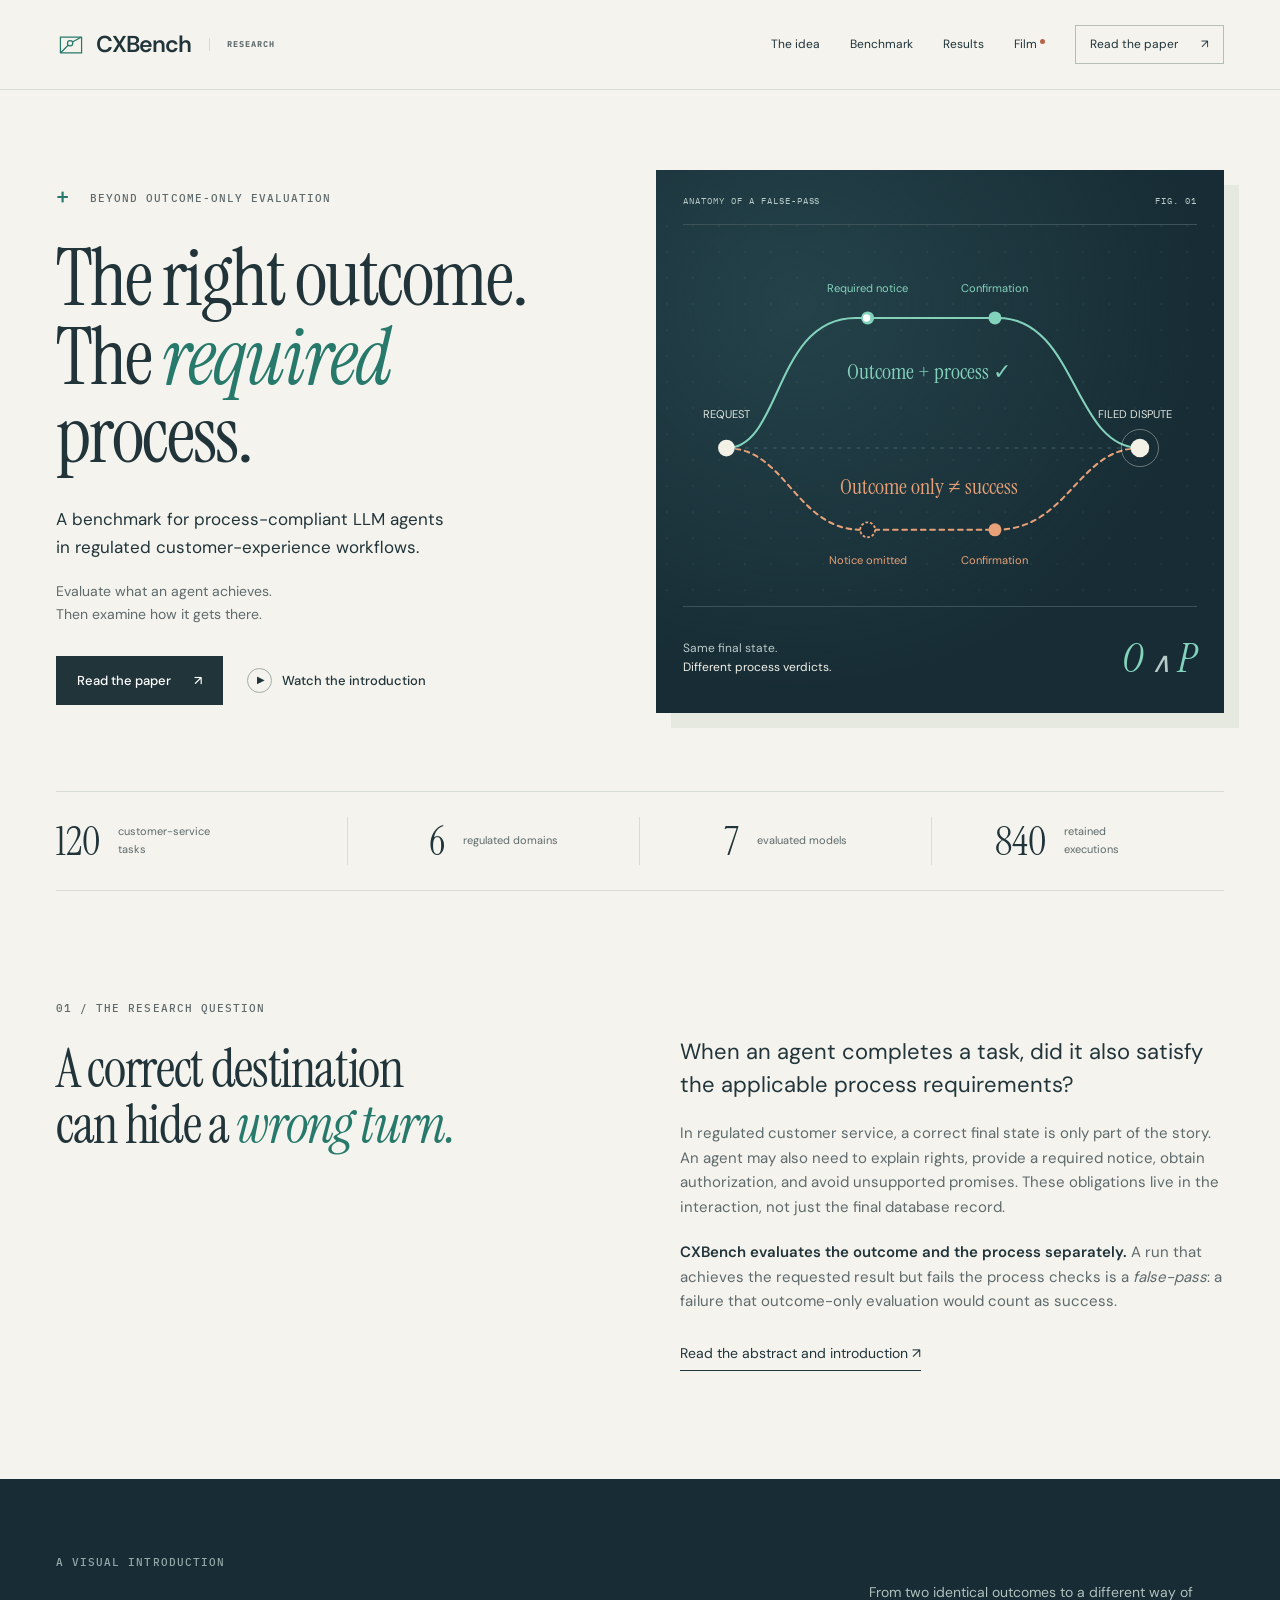
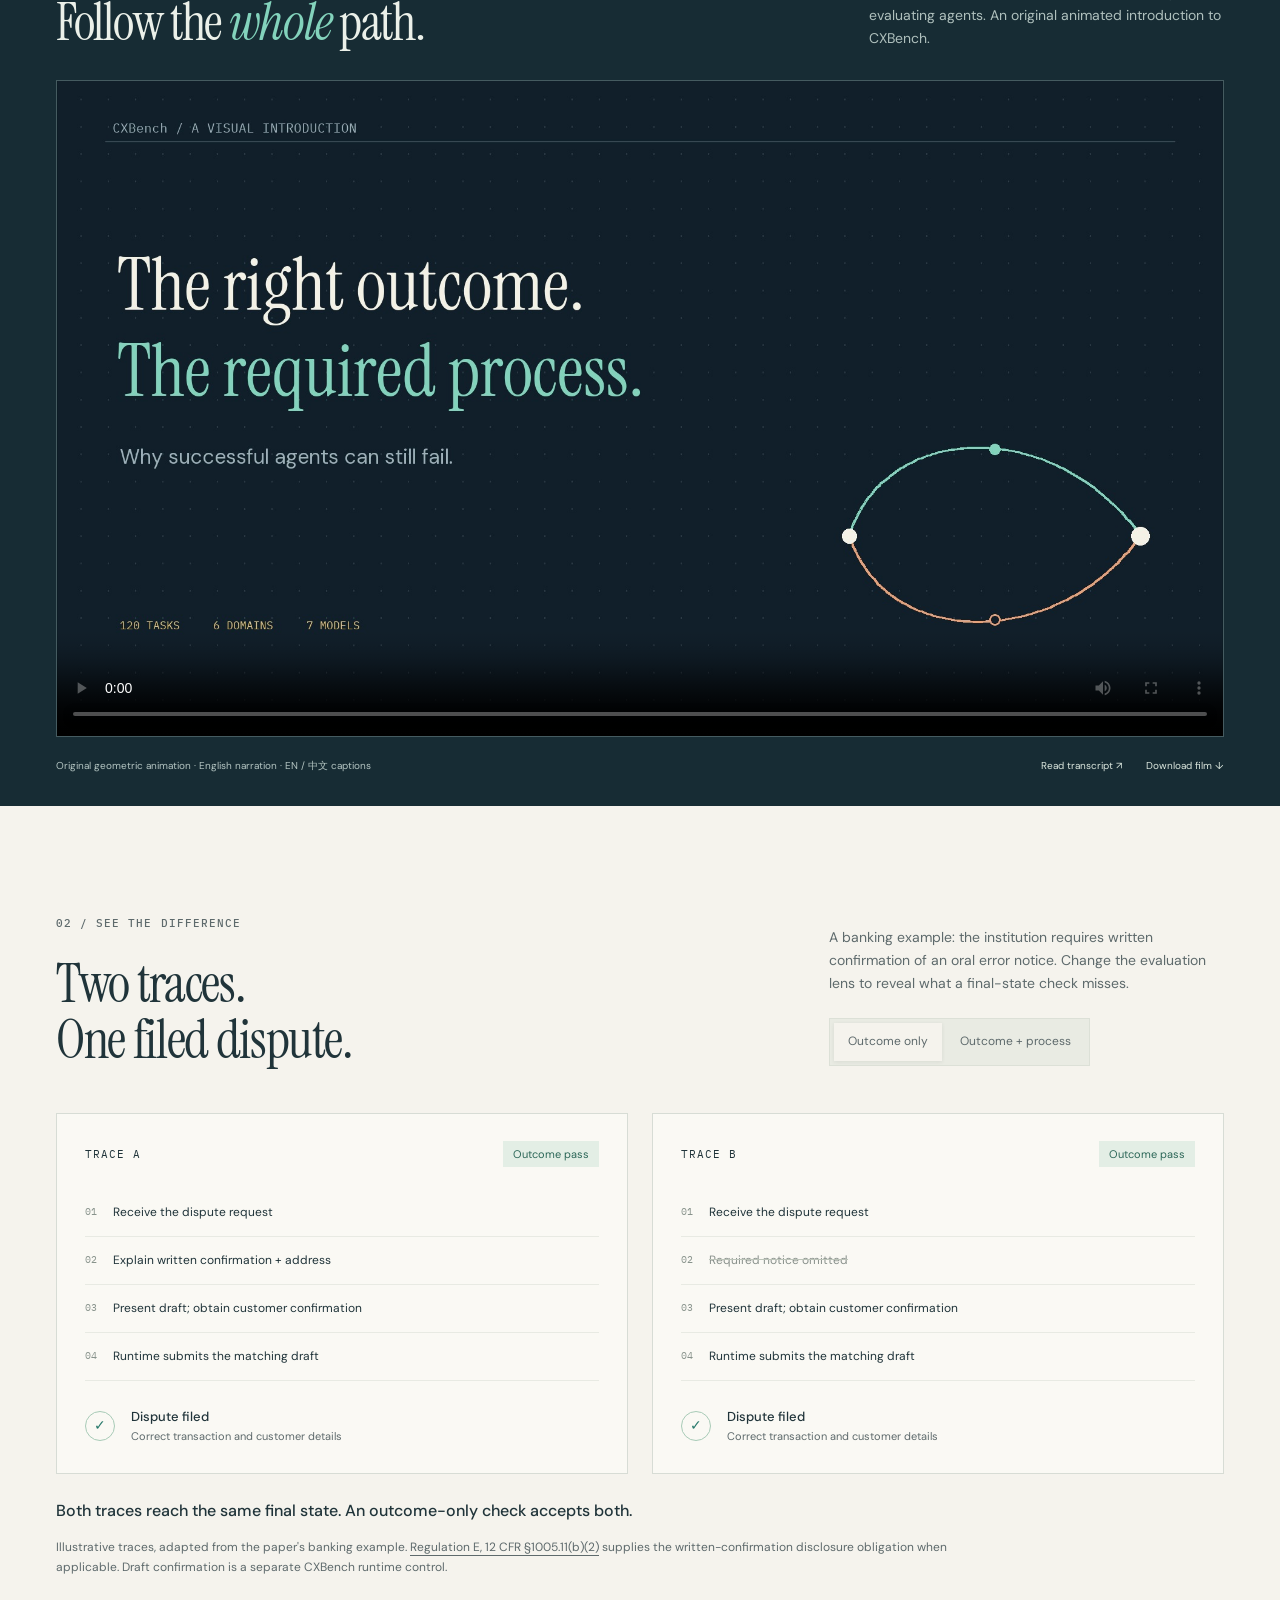
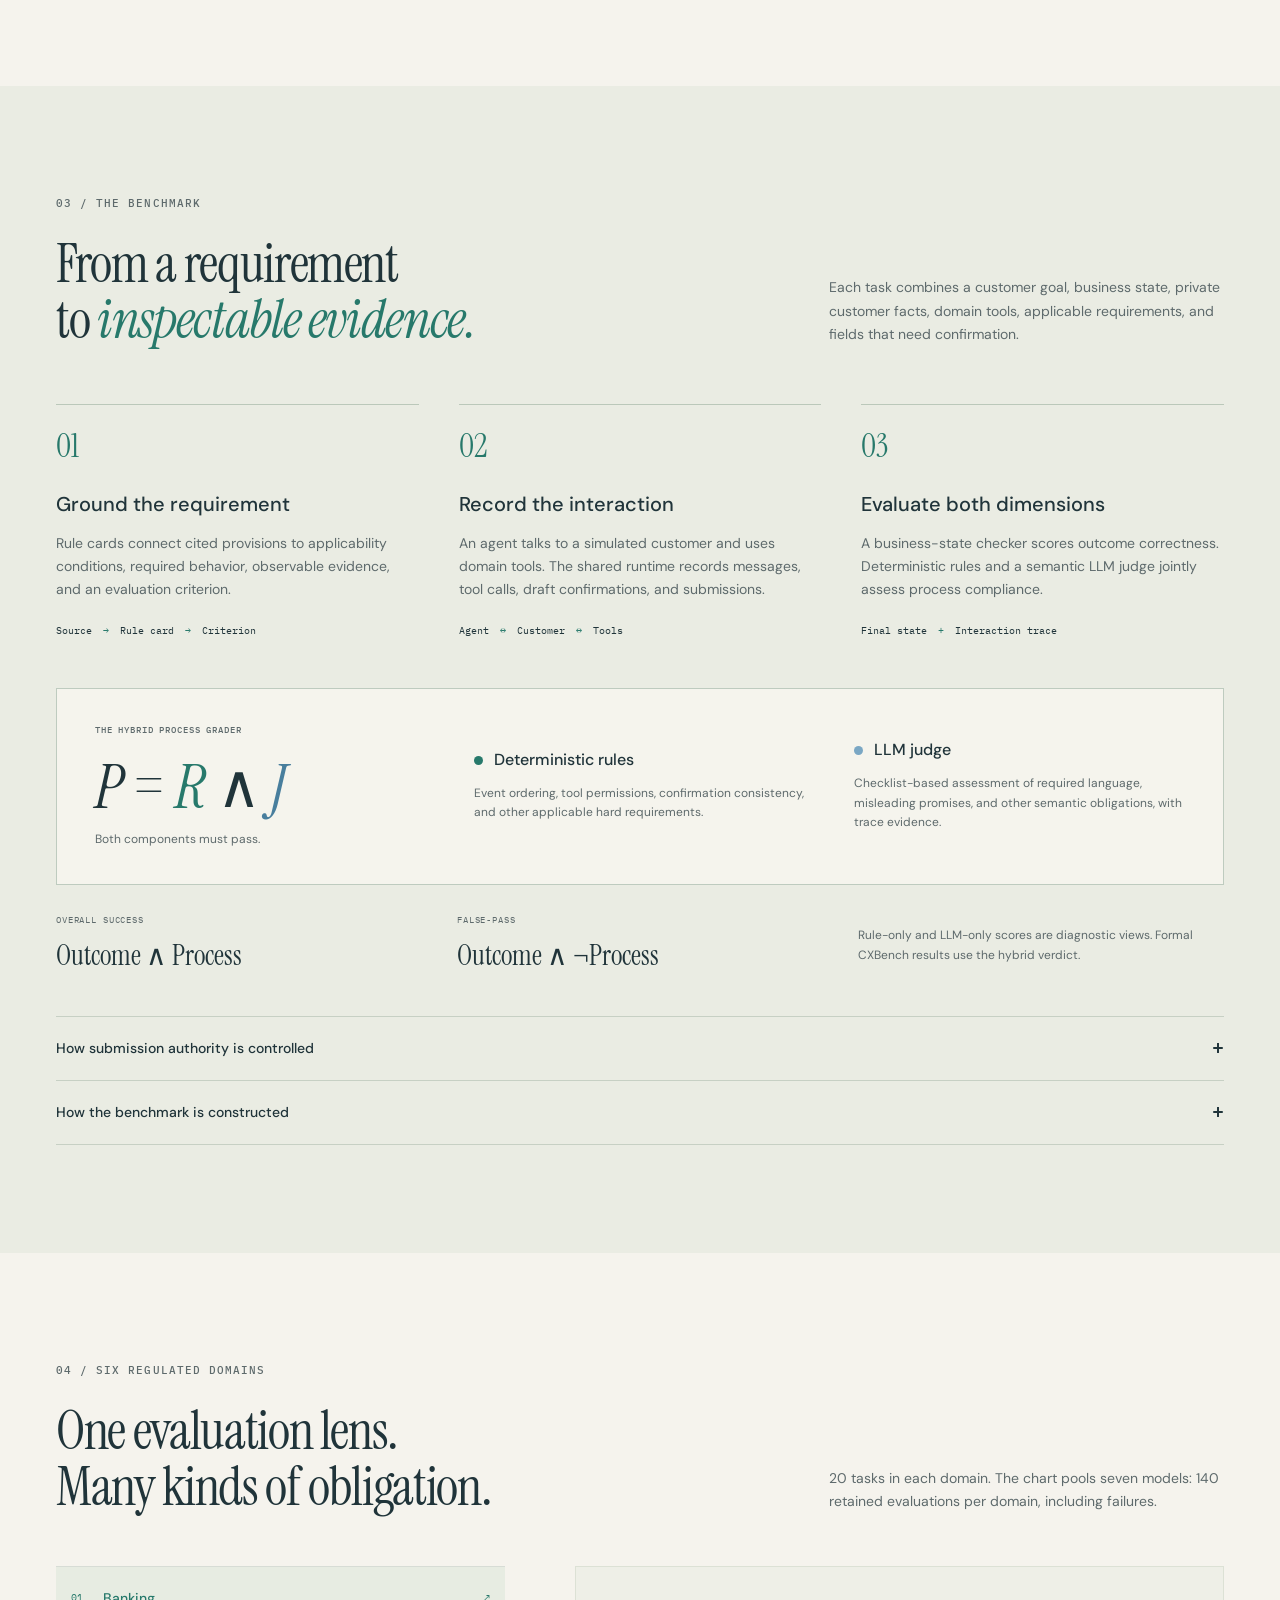
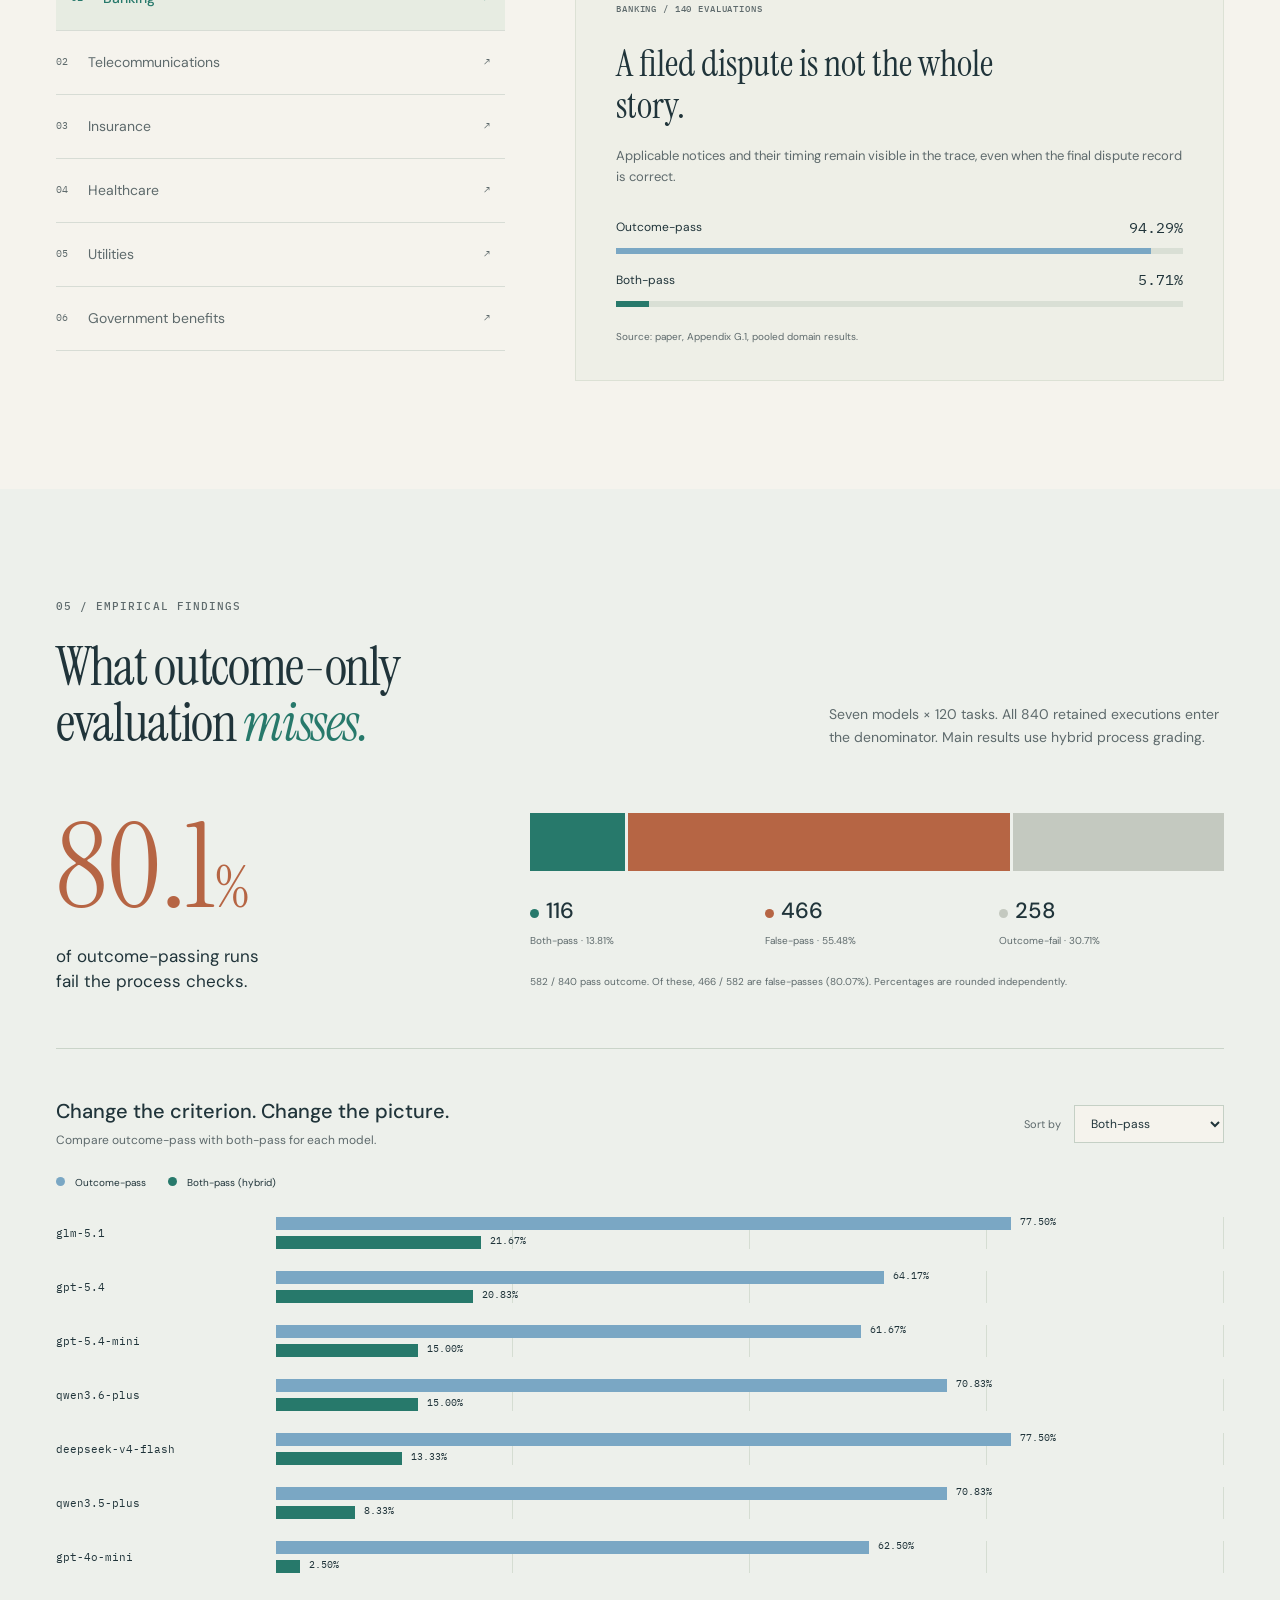
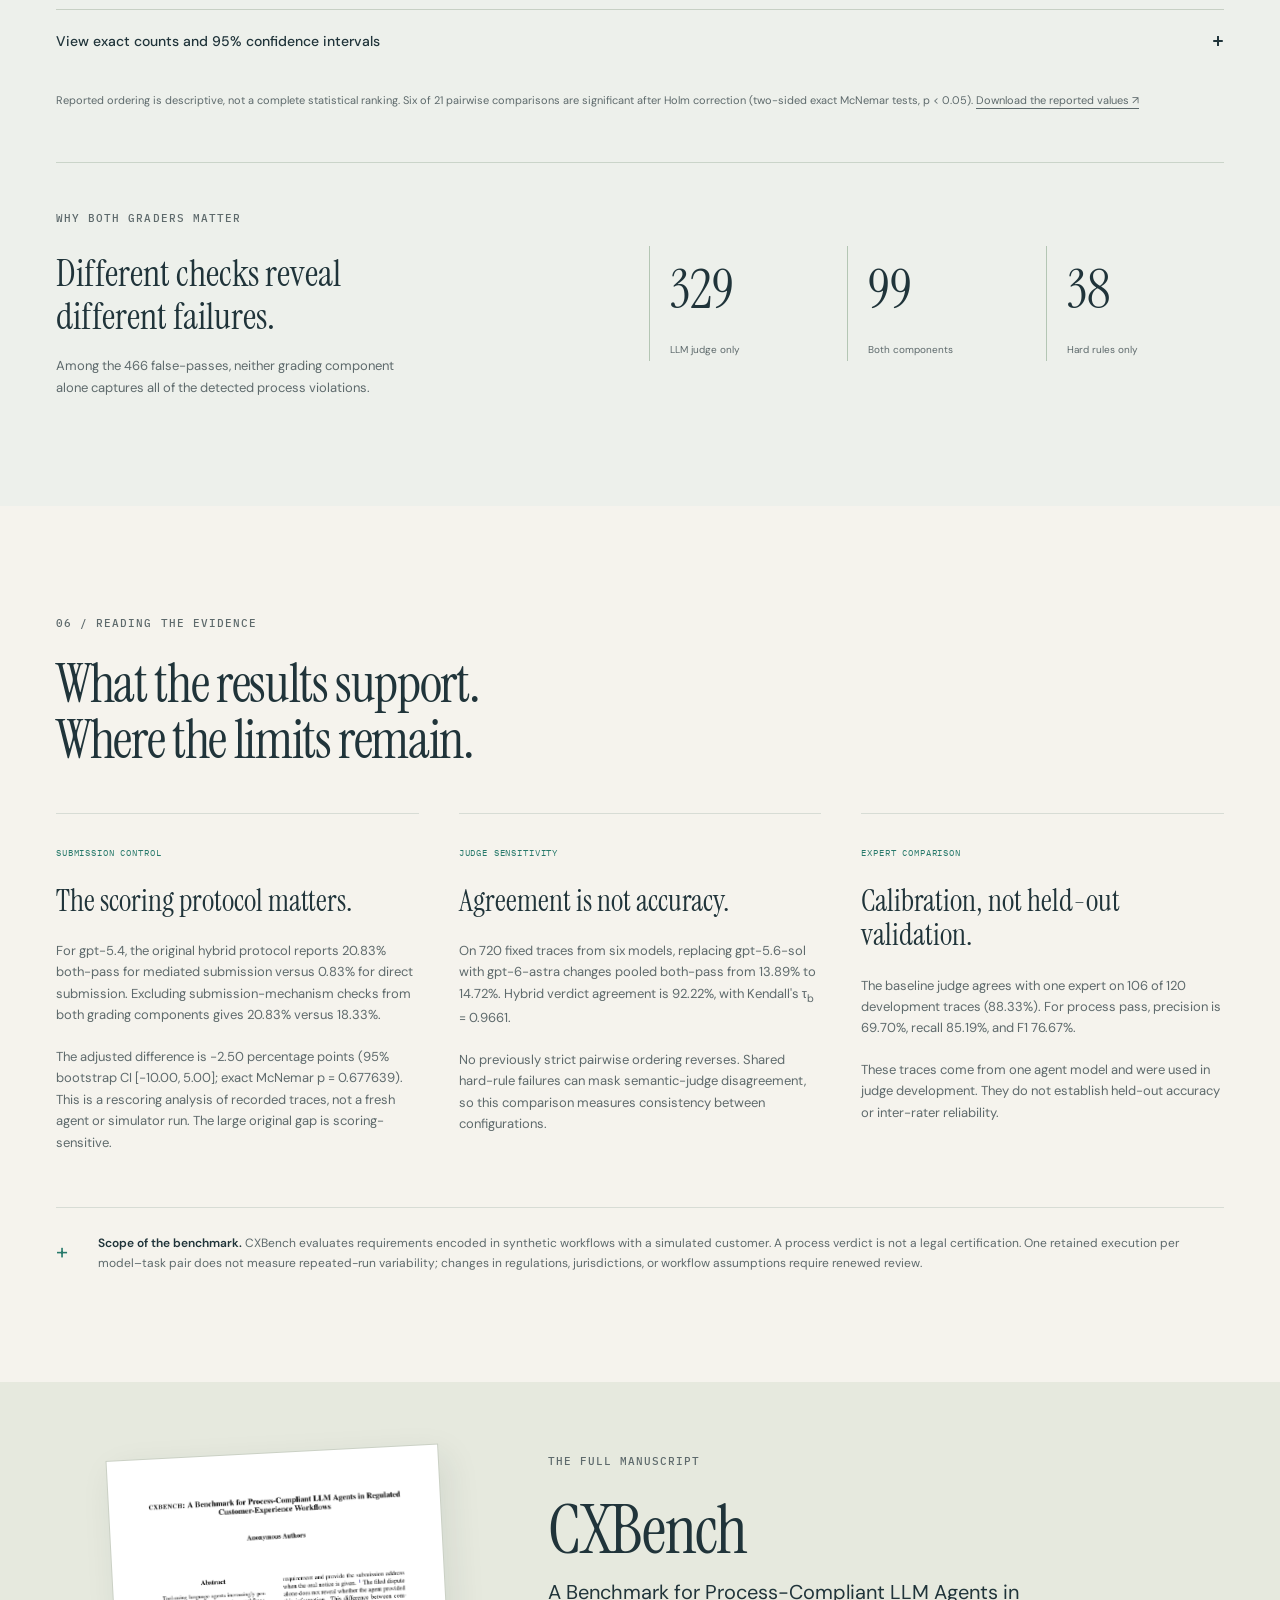
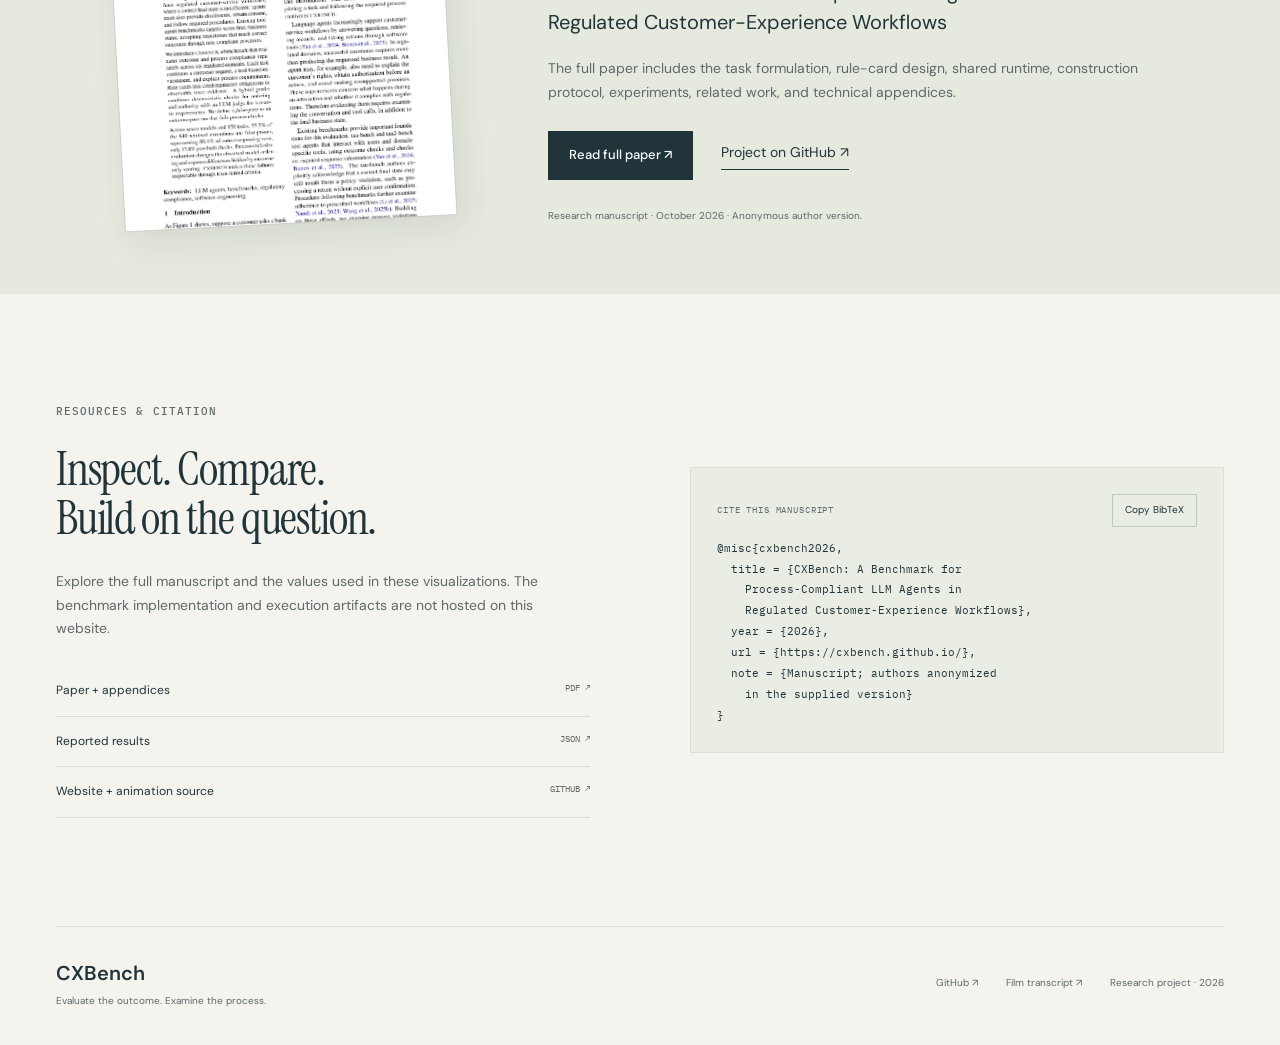
==== index.html @ 1da740c3 "Create CXBench research website and narrated introduction" ====
<!doctype html>
<html lang="en">
<head>
  <meta charset="utf-8">
  <meta name="viewport" content="width=device-width, initial-scale=1">
  <meta name="theme-color" content="#f5f3ed">
  <title>CXBench — The right outcome. The required process.</title>
  <meta name="description" content="A benchmark for process-compliant LLM agents in regulated customer-experience workflows. 120 tasks, six domains, and trace-grounded hybrid evaluation.">
  <meta property="og:title" content="CXBench: The right outcome. The required process.">
  <meta property="og:description" content="Correct outcomes can hide non-compliant processes. Explore the benchmark, the paper, and a visual introduction.">
  <meta property="og:type" content="website">
  <meta property="og:url" content="https://cxbench.github.io/">
  <meta property="og:image" content="https://cxbench.github.io/assets/video/poster.jpg">
  <meta name="twitter:card" content="summary_large_image">
  <link rel="canonical" href="https://cxbench.github.io/">
  <link rel="icon" href="assets/favicon.svg" type="image/svg+xml">
  <link rel="stylesheet" href="assets/fonts/fonts.css">
  <link rel="stylesheet" href="style.css">
  <script defer src="app.js"></script>
</head>
<body>
  <a class="skip-link" href="#main">Skip to content</a>
  <header class="site-header">
    <a class="wordmark" href="#" aria-label="CXBench home"><svg viewBox="0 0 34 34" aria-hidden="true"><path d="M5 26V8h24M5 26h24V8"/><path d="M5 26 16 15 29 8"/><circle cx="16" cy="15" r="3"/></svg>CXBench<span>RESEARCH</span></a>
    <button class="menu-toggle" type="button" aria-label="Open navigation" aria-expanded="false" aria-controls="navigation">Menu <span>+</span></button>
    <nav id="navigation" aria-label="Main navigation">
      <a href="#idea">The idea</a><a href="#benchmark">Benchmark</a><a href="#results">Results</a><a href="#film">Film <span class="nav-dot"></span></a><a class="nav-paper" href="assets/cxbench-paper.pdf">Read the paper <span aria-hidden="true">↗</span></a>
    </nav>
  </header>
  <main id="main">
    <section class="hero wrap" aria-labelledby="hero-title">
      <div class="hero-copy">
        <p class="eyebrow"><span class="tiny-cross">+</span> BEYOND OUTCOME-ONLY EVALUATION</p>
        <h1 id="hero-title">The right outcome.<br>The <em>required</em><br>process.</h1>
        <p class="hero-description">A benchmark for process-compliant LLM agents in regulated customer-experience workflows.</p>
        <p class="hero-sub">Evaluate what an agent achieves.<br>Then examine how it gets there.</p>
        <div class="hero-actions"><a class="button primary" href="assets/cxbench-paper.pdf">Read the paper <span aria-hidden="true">↗</span></a><a class="button text-button" href="#film"><span class="play-small" aria-hidden="true">▶</span> Watch the introduction</a></div>
      </div>
      <div class="hero-board" role="img" aria-label="Two paths lead to the same filed dispute. One includes the required notice and passes both checks; the other omits the notice and is a false-pass.">
        <div class="board-top"><span>ANATOMY OF A FALSE-PASS</span><span>FIG. 01</span></div>
        <svg class="trajectory" viewBox="0 0 590 410" aria-hidden="true">
          <defs><pattern id="grid" width="28" height="28" patternUnits="userSpaceOnUse"><circle cx="1" cy="1" r=".8" fill="#8aa9a4" opacity=".2"/></pattern><marker id="arrow" markerWidth="8" markerHeight="8" refX="6" refY="3" orient="auto"><path d="M0 0 6 3 0 6" fill="none" stroke="#768e96"/></marker></defs>
          <rect width="590" height="410" fill="url(#grid)"/>
          <path class="route route-a" d="M65 240C125 240 116 100 204 100H357C442 100 438 240 510 240"/>
          <path class="route route-b" d="M65 240C129 240 140 328 210 328H355C433 328 443 240 510 240"/>
          <path d="M65 240H510" stroke="#45626a" stroke-width="1" stroke-dasharray="4 6"/>
          <circle cx="65" cy="240" r="9" fill="#f3f0e5"/><circle cx="510" cy="240" r="10" fill="#f3f0e5"/><circle cx="510" cy="240" r="20" fill="none" stroke="#f3f0e5" opacity=".4"/>
          <circle cx="217" cy="100" r="7" fill="#83d3bc"/><circle cx="354" cy="100" r="7" fill="#83d3bc"/>
          <circle cx="217" cy="328" r="8" fill="#172c34" stroke="#e7a077" stroke-width="2" stroke-dasharray="3 2"/><circle cx="354" cy="328" r="7" fill="#e7a077"/>
          <text x="65" y="208" text-anchor="middle" class="diagram-label">REQUEST</text><text x="505" y="208" text-anchor="middle" class="diagram-label">FILED DISPUTE</text>
          <text x="217" y="72" text-anchor="middle" class="diagram-label mint">Required notice</text><text x="354" y="72" text-anchor="middle" class="diagram-label mint">Confirmation</text>
          <text x="217" y="365" text-anchor="middle" class="diagram-label peach">Notice omitted</text><text x="354" y="365" text-anchor="middle" class="diagram-label peach">Confirmation</text>
          <text x="283" y="166" text-anchor="middle" class="diagram-serif mint">Outcome + process ✓</text><text x="283" y="289" text-anchor="middle" class="diagram-serif peach">Outcome only ≠ success</text>
          <circle r="4" fill="#fff" class="travel-dot"><animateMotion dur="7s" repeatCount="indefinite" path="M65 240C125 240 116 100 204 100H357C442 100 438 240 510 240"/></circle>
        </svg>
        <div class="board-bottom"><span>Same final state.<br><strong>Different process verdicts.</strong></span><span class="equation">O <span>∧</span> P</span></div>
      </div>
    </section>
    <div class="scope-strip wrap" aria-label="Study scope"><div><strong>120</strong><span>customer-service tasks</span></div><div><strong>6</strong><span>regulated domains</span></div><div><strong>7</strong><span>evaluated models</span></div><div><strong>840</strong><span>retained executions</span></div></div>

    <section class="section wrap idea-section" id="idea" aria-labelledby="idea-title">
      <div class="section-heading"><p class="eyebrow">01 / THE RESEARCH QUESTION</p><h2 id="idea-title">A correct destination<br>can hide a <em>wrong turn.</em></h2></div>
      <div class="idea-text"><p class="large-copy">When an agent completes a task, did it also satisfy the applicable process requirements?</p><p>In regulated customer service, a correct final state is only part of the story. An agent may also need to explain rights, provide a required notice, obtain authorization, and avoid unsupported promises. These obligations live in the interaction, not just the final database record.</p><p><strong>CXBench evaluates the outcome and the process separately.</strong> A run that achieves the requested result but fails the process checks is a <em>false-pass</em>: a failure that outcome-only evaluation would count as success.</p><a class="inline-link" href="assets/cxbench-paper.pdf#page=1">Read the abstract and introduction <span aria-hidden="true">↗</span></a></div>
    </section>

    <section class="film-section" id="film" aria-labelledby="film-title"><div class="wrap">
      <div class="film-heading"><div><p class="eyebrow">A VISUAL INTRODUCTION</p><h2 id="film-title">Follow the <em>whole</em> path.</h2></div><p>From two identical outcomes to a different way of evaluating agents. An original animated introduction to CXBench.</p></div>
      <div class="video-shell"><video id="intro-video" controls playsinline preload="metadata" poster="assets/video/poster.jpg" aria-label="CXBench narrated introduction with English and Chinese subtitles"><source src="assets/video/cxbench-introduction.mp4" type="video/mp4"><track kind="captions" src="assets/video/captions-en.vtt" srclang="en" label="English" default><track kind="subtitles" src="assets/video/captions-zh.vtt" srclang="zh" label="简体中文">Your browser does not support embedded video. <a href="assets/video/cxbench-introduction.mp4">Download the introduction.</a></video></div>
      <div class="film-footer"><span>Original geometric animation · English narration · EN / 中文 captions</span><div><a href="assets/video/transcript.html">Read transcript ↗</a><a href="assets/video/cxbench-introduction.mp4" download>Download film ↓</a></div></div>
    </div></section>

    <section class="section wrap" id="example" aria-labelledby="example-title">
      <div class="section-heading row-heading"><div><p class="eyebrow">02 / SEE THE DIFFERENCE</p><h2 id="example-title">Two traces.<br>One filed dispute.</h2></div><div class="heading-aside"><p>A banking example: the institution requires written confirmation of an oral error notice. Change the evaluation lens to reveal what a final-state check misses.</p><div class="segmented" aria-label="Evaluation lens"><button type="button" data-lens="outcome" aria-pressed="true">Outcome only</button><button type="button" data-lens="hybrid" aria-pressed="false">Outcome + process</button></div></div></div>
      <div class="trace-pair" id="trace-pair">
        <article class="trace-card"><div class="trace-head"><span class="mono">TRACE A</span><span class="verdict verdict-a">Outcome pass</span></div><ol><li><span>01</span> Receive the dispute request</li><li class="notice-present"><span>02</span> Explain written confirmation + address</li><li><span>03</span> Present draft; obtain customer confirmation</li><li><span>04</span> Runtime submits the matching draft</li></ol><div class="trace-result"><span class="result-icon">✓</span><div><strong>Dispute filed</strong><span>Correct transaction and customer details</span></div></div></article>
        <article class="trace-card"><div class="trace-head"><span class="mono">TRACE B</span><span class="verdict verdict-b">Outcome pass</span></div><ol><li><span>01</span> Receive the dispute request</li><li class="notice-missing"><span>02</span> <span class="missing-text">Required notice omitted</span></li><li><span>03</span> Present draft; obtain customer confirmation</li><li><span>04</span> Runtime submits the matching draft</li></ol><div class="trace-result"><span class="result-icon">✓</span><div><strong>Dispute filed</strong><span>Correct transaction and customer details</span></div></div></article>
      </div>
      <p class="example-insight" id="example-insight" aria-live="polite">Both traces reach the same final state. An outcome-only check accepts both.</p>
      <p class="footnote">Illustrative traces, adapted from the paper's banking example. <a href="https://www.consumerfinance.gov/rules-policy/regulations/1005/11/#b-2">Regulation E, 12 CFR §1005.11(b)(2)</a> supplies the written-confirmation disclosure obligation when applicable. Draft confirmation is a separate CXBench runtime control.</p>
    </section>

    <section class="method-section" id="benchmark" aria-labelledby="benchmark-title"><div class="wrap section">
      <div class="section-heading row-heading"><div><p class="eyebrow">03 / THE BENCHMARK</p><h2 id="benchmark-title">From a requirement<br>to <em>inspectable evidence.</em></h2></div><p class="heading-aside">Each task combines a customer goal, business state, private customer facts, domain tools, applicable requirements, and fields that need confirmation.</p></div>
      <div class="method-grid"><article><span class="step-number">01</span><h3>Ground the requirement</h3><p>Rule cards connect cited provisions to applicability conditions, required behavior, observable evidence, and an evaluation criterion.</p><div class="small-chain">Source <span>→</span> Rule card <span>→</span> Criterion</div></article><article><span class="step-number">02</span><h3>Record the interaction</h3><p>An agent talks to a simulated customer and uses domain tools. The shared runtime records messages, tool calls, draft confirmations, and submissions.</p><div class="small-chain">Agent <span>↔</span> Customer <span>↔</span> Tools</div></article><article><span class="step-number">03</span><h3>Evaluate both dimensions</h3><p>A business-state checker scores outcome correctness. Deterministic rules and a semantic LLM judge jointly assess process compliance.</p><div class="small-chain">Final state <span>+</span> Interaction trace</div></article></div>
      <div class="grader-panel"><div><p class="eyebrow">THE HYBRID PROCESS GRADER</p><div class="math-line"><span>P</span> = <span class="math-teal">R</span> ∧ <span class="math-blue">J</span></div><p>Both components must pass.</p></div><div><h3><span class="key-dot teal"></span> Deterministic rules</h3><p>Event ordering, tool permissions, confirmation consistency, and other applicable hard requirements.</p></div><div><h3><span class="key-dot blue"></span> LLM judge</h3><p>Checklist-based assessment of required language, misleading promises, and other semantic obligations, with trace evidence.</p></div></div>
      <div class="definition-row"><p><span class="mono">OVERALL SUCCESS</span><strong>Outcome ∧ Process</strong></p><p><span class="mono">FALSE-PASS</span><strong>Outcome ∧ ¬Process</strong></p><div>Rule-only and LLM-only scores are diagnostic views. Formal CXBench results use the hybrid verdict.</div></div>
      <details class="paper-detail"><summary>How submission authority is controlled <span>+</span></summary><div><p>In the default mediated-submit mode, the agent can inspect records, check conditions, issue notices, and prepare a draft. Submission tools are excluded from its actions. The runtime submits only after the customer confirms the required fields and those fields still match the draft.</p><p class="workflow-equation">Draft → Customer confirmation → Runtime submission</p><p>This mechanism enforces selected action constraints. Required disclosures, restrictions on promises, and other obligations still need trace-level evaluation. A confirmed, successfully submitted draft can therefore remain a false-pass.</p></div></details>
      <details class="paper-detail"><summary>How the benchmark is constructed <span>+</span></summary><div><p>The authors extracted 55 obligations from regulatory materials available through the Legal Information Institute and deduplicated them into 53 rule cards. Industry collaborators contributed scenarios, feedback, rule review, and trace annotations; three senior software-engineering experts reviewed the mappings.</p><p>An LLM-assisted pipeline synthesizes candidate tasks from rule cards and registered domain interfaces. Structural checks validate supported tools, rule identifiers, non-empty checklists, and confirmation fields. Semantic review separately examines fidelity to the source obligation. The resulting benchmark has 20 tasks per domain.</p><p>New domains supply business states, tools, and requirement mappings while reusing the interaction loop, trace format, submission controls, and evaluation protocol.</p></div></details>
    </div></section>

    <section class="section wrap domains-section" aria-labelledby="domains-title"><div class="section-heading row-heading"><div><p class="eyebrow">04 / SIX REGULATED DOMAINS</p><h2 id="domains-title">One evaluation lens.<br>Many kinds of obligation.</h2></div><p class="heading-aside">20 tasks in each domain. The chart pools seven models: 140 retained evaluations per domain, including failures.</p></div>
      <div class="domain-explorer"><div class="domain-tabs" role="tablist" aria-label="Select a domain"><button id="tab-banking" role="tab" aria-selected="true" aria-controls="domain-panel" data-domain="banking">01 <span>Banking</span> ↗</button><button id="tab-telecom" role="tab" aria-selected="false" aria-controls="domain-panel" tabindex="-1" data-domain="telecom">02 <span>Telecommunications</span> ↗</button><button id="tab-insurance" role="tab" aria-selected="false" aria-controls="domain-panel" tabindex="-1" data-domain="insurance">03 <span>Insurance</span> ↗</button><button id="tab-healthcare" role="tab" aria-selected="false" aria-controls="domain-panel" tabindex="-1" data-domain="healthcare">04 <span>Healthcare</span> ↗</button><button id="tab-utilities" role="tab" aria-selected="false" aria-controls="domain-panel" tabindex="-1" data-domain="utilities">05 <span>Utilities</span> ↗</button><button id="tab-benefits" role="tab" aria-selected="false" aria-controls="domain-panel" tabindex="-1" data-domain="benefits">06 <span>Government benefits</span> ↗</button></div>
      <div id="domain-panel" class="domain-panel" role="tabpanel" aria-labelledby="tab-banking" tabindex="0"><p class="eyebrow" id="domain-kicker">BANKING / 140 EVALUATIONS</p><h3 id="domain-title">A filed dispute is not the whole story.</h3><p id="domain-description">Applicable notices and their timing remain visible in the trace, even when the final dispute record is correct.</p><div class="domain-measures"><div><span>Outcome-pass</span><strong id="domain-outcome">94.29%</strong><div class="domain-bar"><span id="domain-outcome-bar" style="width:94.29%"></span></div></div><div><span>Both-pass</span><strong id="domain-both">5.71%</strong><div class="domain-bar"><span id="domain-both-bar" style="width:5.71%"></span></div></div></div><p class="footnote">Source: paper, Appendix G.1, pooled domain results.</p></div></div>
      <noscript><p>Domain outcome-pass / both-pass rates: banking 94.29% / 5.71%; telecommunications 67.14% / 26.43%; insurance 80.71% / 17.86%; healthcare 13.57% / 2.14%; utilities 75.71% / 26.43%; government benefits 84.29% / 4.29%.</p></noscript>
    </section>

    <section class="results-section" id="results" aria-labelledby="results-title"><div class="wrap section">
      <div class="section-heading row-heading"><div><p class="eyebrow">05 / EMPIRICAL FINDINGS</p><h2 id="results-title">What outcome-only<br>evaluation <em>misses.</em></h2></div><p class="heading-aside">Seven models × 120 tasks. All 840 retained executions enter the denominator. Main results use hybrid process grading.</p></div>
      <div class="finding-headline"><div><strong>80.1<span>%</span></strong><p>of outcome-passing runs<br>fail the process checks.</p></div><div class="composition"><div class="composition-bar" role="img" aria-label="Of all 840 evaluations, 13.81 percent pass both checks, 55.48 percent are false-passes, and 30.71 percent fail outcome."><span class="both-part"></span><span class="false-part"></span><span class="other-part"></span></div><div class="composition-key"><p><i class="key-dot teal"></i><strong>116</strong><span>Both-pass · 13.81%</span></p><p><i class="key-dot rust"></i><strong>466</strong><span>False-pass · 55.48%</span></p><p><i class="key-dot gray"></i><strong>258</strong><span>Outcome-fail · 30.71%</span></p></div><p class="footnote">582 / 840 pass outcome. Of these, 466 / 582 are false-passes (80.07%). Percentages are rounded independently.</p></div></div>
      <div class="chart-heading"><div><h3>Change the criterion. Change the picture.</h3><p>Compare outcome-pass with both-pass for each model.</p></div><label class="sort-label">Sort by <select id="result-sort"><option value="both">Both-pass</option><option value="outcome">Outcome-pass</option><option value="name">Model name</option></select></label></div>
      <div class="legend"><span><i class="key-dot blue"></i> Outcome-pass</span><span><i class="key-dot teal"></i> Both-pass (hybrid)</span></div><div id="model-chart" class="model-chart" aria-label="Per-model outcome and both-pass comparison"></div>
      <details class="paper-detail result-detail"><summary>View exact counts and 95% confidence intervals <span>+</span></summary><div class="table-scroll"><table><caption>Per-model results over all 120 retained records. Wilson 95% confidence intervals apply to both-pass.</caption><thead><tr><th scope="col">Model</th><th scope="col">Outcome %</th><th scope="col">Both count</th><th scope="col">Both %</th><th scope="col">95% CI</th><th scope="col">False-pass count</th></tr></thead><tbody><tr><th scope="row">glm-5.1</th><td>77.50</td><td>26</td><td>21.67</td><td>[15.24, 29.85]</td><td>67</td></tr><tr><th scope="row">gpt-5.4</th><td>64.17</td><td>25</td><td>20.83</td><td>[14.53, 28.95]</td><td>52</td></tr><tr><th scope="row">gpt-5.4-mini</th><td>61.67</td><td>18</td><td>15.00</td><td>[9.70, 22.47]</td><td>56</td></tr><tr><th scope="row">qwen3.6-plus</th><td>70.83</td><td>18</td><td>15.00</td><td>[9.70, 22.47]</td><td>67</td></tr><tr><th scope="row">deepseek-v4-flash</th><td>77.50</td><td>16</td><td>13.33</td><td>[8.38, 20.56]</td><td>77</td></tr><tr><th scope="row">qwen3.5-plus</th><td>70.83</td><td>10</td><td>8.33</td><td>[4.59, 14.66]</td><td>75</td></tr><tr><th scope="row">gpt-4o-mini</th><td>62.50</td><td>3</td><td>2.50</td><td>[0.85, 7.09]</td><td>72</td></tr></tbody></table></div></details>
      <p class="footnote results-note">Reported ordering is descriptive, not a complete statistical ranking. Six of 21 pairwise comparisons are significant after Holm correction (two-sided exact McNemar tests, p &lt; 0.05). <a href="assets/data/results.json" download>Download the reported values ↗</a></p>
      <div class="complementary"><div><p class="eyebrow">WHY BOTH GRADERS MATTER</p><h3>Different checks reveal<br>different failures.</h3><p>Among the 466 false-passes, neither grading component alone captures all of the detected process violations.</p></div><div class="failure-counters"><div><strong>329</strong><span>LLM judge only</span></div><div><strong>99</strong><span>Both components</span></div><div><strong>38</strong><span>Hard rules only</span></div></div></div>
    </div></section>

    <section class="section wrap evidence-section" aria-labelledby="evidence-title"><div class="section-heading"><p class="eyebrow">06 / READING THE EVIDENCE</p><h2 id="evidence-title">What the results support.<br>Where the limits remain.</h2></div><div class="evidence-grid"><article><span class="mono">SUBMISSION CONTROL</span><h3>The scoring protocol matters.</h3><p>For gpt-5.4, the original hybrid protocol reports 20.83% both-pass for mediated submission versus 0.83% for direct submission. Excluding submission-mechanism checks from both grading components gives 20.83% versus 18.33%.</p><p>The adjusted difference is −2.50 percentage points (95% bootstrap CI [−10.00, 5.00]; exact McNemar p = 0.677639). This is a rescoring analysis of recorded traces, not a fresh agent or simulator run. The large original gap is scoring-sensitive.</p></article><article><span class="mono">JUDGE SENSITIVITY</span><h3>Agreement is not accuracy.</h3><p>On 720 fixed traces from six models, replacing gpt-5.6-sol with gpt-6-astra changes pooled both-pass from 13.89% to 14.72%. Hybrid verdict agreement is 92.22%, with Kendall's τ<sub>b</sub> = 0.9661.</p><p>No previously strict pairwise ordering reverses. Shared hard-rule failures can mask semantic-judge disagreement, so this comparison measures consistency between configurations.</p></article><article><span class="mono">EXPERT COMPARISON</span><h3>Calibration, not held-out validation.</h3><p>The baseline judge agrees with one expert on 106 of 120 development traces (88.33%). For process pass, precision is 69.70%, recall 85.19%, and F1 76.67%.</p><p>These traces come from one agent model and were used in judge development. They do not establish held-out accuracy or inter-rater reliability.</p></article></div><div class="scope-note"><span class="tiny-cross">+</span><p><strong>Scope of the benchmark.</strong> CXBench evaluates requirements encoded in synthetic workflows with a simulated customer. A process verdict is not a legal certification. One retained execution per model–task pair does not measure repeated-run variability; changes in regulations, jurisdictions, or workflow assumptions require renewed review.</p></div></section>

    <section class="paper-section" id="paper" aria-labelledby="paper-title"><div class="wrap paper-layout"><a class="paper-cover" href="assets/cxbench-paper.pdf" aria-label="Open the full CXBench manuscript"><img src="assets/figures/paper-preview.png" loading="lazy" width="893" height="1263" alt="First page of the CXBench manuscript"></a><div><p class="eyebrow">THE FULL MANUSCRIPT</p><h2 id="paper-title">CXBench</h2><p class="paper-full-title">A Benchmark for Process-Compliant LLM Agents in Regulated Customer-Experience Workflows</p><p>The full paper includes the task formulation, rule-card design, shared runtime, construction protocol, experiments, related work, and technical appendices.</p><div class="paper-links"><a class="button primary" href="assets/cxbench-paper.pdf">Read full paper ↗</a><a class="inline-link" href="https://github.com/CXBench">Project on GitHub ↗</a></div><p class="footnote">Research manuscript · October 2026 · Anonymous author version.</p></div></div></section>

    <section class="section wrap resources-section" aria-labelledby="resources-title"><div><p class="eyebrow">RESOURCES & CITATION</p><h2 id="resources-title">Inspect. Compare.<br>Build on the question.</h2><p>Explore the full manuscript and the values used in these visualizations. The benchmark implementation and execution artifacts are not hosted on this website.</p><div class="resource-links"><a href="assets/cxbench-paper.pdf">Paper + appendices <span>PDF ↗</span></a><a href="assets/data/results.json">Reported results <span>JSON ↗</span></a><a href="https://github.com/CXBench/cxbench.github.io">Website + animation source <span>GITHUB ↗</span></a></div></div><div class="citation-box"><div><span class="mono">CITE THIS MANUSCRIPT</span><button id="copy-citation" type="button">Copy BibTeX</button></div><pre id="citation">@misc{cxbench2026,
  title = {CXBench: A Benchmark for
    Process-Compliant LLM Agents in
    Regulated Customer-Experience Workflows},
  year = {2026},
  url = {https://cxbench.github.io/},
  note = {Manuscript; authors anonymized
    in the supplied version}
}</pre><span id="copy-status" class="sr-only" aria-live="polite"></span></div></section>
  </main>
  <footer class="site-footer wrap"><a class="footer-brand" href="#">CXBench<span>Evaluate the outcome. Examine the process.</span></a><div><a href="https://github.com/CXBench">GitHub ↗</a><a href="assets/video/transcript.html">Film transcript ↗</a><span>Research project · 2026</span></div></footer>
</body>
</html>
---- assets/fonts/fonts.css ----
@font-face {
  font-family: 'DM Sans';
  font-style: normal;
  font-weight: 400;
  font-display: swap;
  src: url(font-0.ttf) format('truetype');
}
@font-face {
  font-family: 'DM Sans';
  font-style: normal;
  font-weight: 500;
  font-display: swap;
  src: url(font-1.ttf) format('truetype');
}
@font-face {
  font-family: 'DM Sans';
  font-style: normal;
  font-weight: 600;
  font-display: swap;
  src: url(font-2.ttf) format('truetype');
}
@font-face {
  font-family: 'DM Sans';
  font-style: normal;
  font-weight: 700;
  font-display: swap;
  src: url(font-3.ttf) format('truetype');
}
@font-face {
  font-family: 'IBM Plex Mono';
  font-style: normal;
  font-weight: 400;
  font-display: swap;
  src: url(font-4.ttf) format('truetype');
}
@font-face {
  font-family: 'IBM Plex Mono';
  font-style: normal;
  font-weight: 500;
  font-display: swap;
  src: url(font-5.ttf) format('truetype');
}
@font-face {
  font-family: 'Instrument Serif';
  font-style: italic;
  font-weight: 400;
  font-display: swap;
  src: url(font-6.ttf) format('truetype');
}
@font-face {
  font-family: 'Instrument Serif';
  font-style: normal;
  font-weight: 400;
  font-display: swap;
  src: url(font-7.ttf) format('truetype');
}
---- style.css ----
@charset "UTF-8";
:root{--paper:#f5f3ed;--ink:#20343a;--muted:#5e6a6c;--line:#d7dcd5;--teal:#27796b;--mint:#83d3bc;--blue:#7aa7c4;--rust:#b66544;--peach:#e7a077;--dark:#172c34;--serif:'Instrument Serif',Georgia,serif;--sans:'DM Sans',sans-serif;--mono:'IBM Plex Mono',monospace}
*{box-sizing:border-box}html{scroll-behavior:smooth;scroll-padding-top:95px}body{margin:0;background:var(--paper);color:var(--ink);font-family:var(--sans);font-size:16px;line-height:1.65;-webkit-font-smoothing:antialiased}::selection{background:#c1dfce}a{color:inherit;text-underline-offset:4px}button,input,select{font:inherit}button,a,select{-webkit-tap-highlight-color:transparent}button,select{cursor:pointer}button{color:inherit}button:focus-visible,a:focus-visible,select:focus-visible,[tabindex]:focus-visible,summary:focus-visible{outline:3px solid #b66544;outline-offset:5px}img,video,svg{max-width:100%}h1,h2,h3,p{margin-top:0}h1,h2{font-family:var(--serif);font-weight:400;letter-spacing:-.025em;line-height:1.04}h2{font-size:clamp(42px,4.2vw,64px);margin-bottom:28px}h3{font-size:20px;line-height:1.4;font-weight:500}h1 em,h2 em{color:var(--teal);font-weight:400}p{margin-bottom:20px}strong{font-weight:600}.wrap{max-width:1280px;width:calc(100% - 112px);margin:auto}.section{padding-top:108px;padding-bottom:108px}.eyebrow,.mono{font-family:var(--mono);font-size:11px;letter-spacing:.095em}.eyebrow{font-weight:500;margin-bottom:25px;color:var(--muted)}.tiny-cross{color:var(--teal);font-size:22px;vertical-align:-2px;margin-right:12px}.footnote{font-size:12px;line-height:1.7;color:var(--muted)}.inline-link{text-decoration:none;border-bottom:1px solid var(--ink);font-size:14px;padding-bottom:5px}.button{display:inline-flex;align-items:center;justify-content:center;gap:23px;min-height:49px;padding:12px 21px;text-decoration:none;font-size:13px;font-weight:500;transition:background .2s,transform .2s}.button:hover{transform:translateY(-2px)}.primary{background:var(--ink);color:#fff}.primary:hover{background:var(--teal)}.text-button{padding-left:0;padding-right:0;gap:10px}.play-small{font-size:10px;width:25px;height:25px;border:1px solid #a1ada6;border-radius:50%;display:grid;place-items:center;padding-left:2px}.sr-only{position:absolute;width:1px;height:1px;padding:0;overflow:hidden;clip:rect(0,0,0,0);white-space:nowrap;border:0}.skip-link{position:fixed;z-index:100;top:-100px;left:20px;background:var(--ink);color:white;padding:12px}.skip-link:focus{top:10px}
.site-header{height:90px;display:flex;align-items:center;justify-content:space-between;max-width:1440px;margin:auto;padding:0 56px;border-bottom:1px solid var(--line)}.wordmark{display:flex;align-items:center;gap:10px;text-decoration:none;font-size:23px;font-weight:600;letter-spacing:-1px}.wordmark svg{width:30px;fill:var(--paper);stroke:var(--teal);stroke-width:1.4}.wordmark>span{font-family:var(--mono);font-size:8px;letter-spacing:.13em;margin-left:8px;color:var(--muted);border-left:1px solid var(--line);padding-left:17px}.site-header nav{display:flex;gap:30px;align-items:center;font-size:12px}.site-header nav a{text-decoration:none}.site-header nav a:hover{color:var(--teal)}.nav-paper{border:1px solid #b4beb7;padding:9px 14px}.nav-paper span{margin-left:20px}.nav-dot{display:inline-block;width:5px;height:5px;border-radius:50%;background:var(--rust);vertical-align:top;margin-top:4px}.menu-toggle{display:none}
.hero{display:grid;grid-template-columns:1fr 1.03fr;gap:48px;align-items:center;padding-top:80px;padding-bottom:78px}.hero h1{font-size:clamp(62px,6.2vw,91px);margin-bottom:30px;line-height:.99}.hero-description{max-width:405px;font-size:17px;line-height:1.65;margin-bottom:19px}.hero-sub{font-size:14px;color:var(--muted);margin-bottom:30px}.hero-actions{display:flex;gap:24px;align-items:center;flex-wrap:wrap}.hero-board{position:relative;background:radial-gradient(ellipse at 25% 25%,#24424a 0,transparent 68%),var(--dark);color:#f1f1e8;padding:24px 27px 23px;box-shadow:15px 15px 0 #e6e9df;overflow:hidden;animation:board-in 1s ease both}.board-top{display:flex;justify-content:space-between;font-family:var(--mono);font-size:9px;letter-spacing:.11em;color:#b8cbc8;padding-bottom:15px;border-bottom:1px solid #3c5359}.trajectory{width:calc(100% + 34px);max-width:none;margin-left:-17px;display:block}.route{fill:none;stroke-width:2.2;stroke-linecap:round}.route-a{stroke:var(--mint)}.route-b{stroke:var(--peach);stroke-dasharray:5 5}.diagram-label{font-size:12px;font-family:var(--sans);fill:#dce4df}.diagram-serif{font-size:24px;font-family:var(--serif)}.mint{fill:var(--mint)}.peach{fill:var(--peach)}.board-bottom{border-top:1px solid #3c5359;display:flex;justify-content:space-between;align-items:center;padding-top:19px;font-size:12px;line-height:1.6;color:#b8cbc8}.board-bottom strong{font-weight:400;color:#f1f1e8}.equation{font-family:var(--serif);font-style:italic;font-size:40px;color:var(--mint)}.equation span{font-size:28px;color:#b8cbc8}.scope-strip{display:grid;grid-template-columns:repeat(4,1fr);border-top:1px solid var(--line);border-bottom:1px solid var(--line);padding:25px 0}.scope-strip>div{display:flex;align-items:center;gap:18px;justify-content:center;border-right:1px solid var(--line)}.scope-strip>div:first-child{justify-content:flex-start}.scope-strip>div:last-child{border:0}.scope-strip strong{font-family:var(--serif);font-size:40px;line-height:1.2;font-weight:400}.scope-strip span{font-size:11px;color:var(--muted);max-width:98px;line-height:1.6}
.idea-section{display:grid;grid-template-columns:1fr 1fr;gap:80px}.idea-text{padding-top:36px;color:var(--muted);font-size:15px}.large-copy{font-size:22px;line-height:1.5;color:var(--ink)}.idea-text strong{color:var(--ink)}.idea-text .inline-link{color:var(--ink);display:inline-block;margin-top:8px}.film-section{background:var(--dark);color:#ebf0e9;padding:74px 0 31px;position:relative}.film-section .eyebrow{color:#91aaa9}.film-heading{display:flex;justify-content:space-between;align-items:end;gap:60px;margin-bottom:30px}.film-heading h2{font-size:52px;margin:0}.film-heading h2 em{color:var(--mint)}.film-heading>p{max-width:355px;font-size:14px;color:#afc0bd;margin:0}.video-shell{background:#0d1d26;border:1px solid #455b60;aspect-ratio:16/9;overflow:hidden}.video-shell video{display:block;width:100%;height:100%;object-fit:contain}.film-footer{display:flex;justify-content:space-between;gap:20px;margin-top:21px;font-size:10px;color:#b4c5c2}.film-footer>div{display:flex;gap:24px}.film-footer a{text-decoration:none;color:#dce8df}
.row-heading{display:flex;justify-content:space-between;gap:70px;align-items:flex-end;margin-bottom:44px}.row-heading h2{margin-bottom:0}.heading-aside{font-size:14px;color:var(--muted);max-width:395px;flex:1;margin-bottom:3px}.segmented{display:inline-flex;padding:4px;background:#e9ebe3;border:1px solid #dce0d7;gap:4px;margin-top:3px}.segmented button{background:none;border:0;font-size:12px;padding:9px 14px;transition:background .2s}.segmented button[aria-pressed=true]{background:var(--paper);box-shadow:0 1px 4px #21362b15}.trace-pair{display:grid;grid-template-columns:1fr 1fr;gap:24px}.trace-card{border:1px solid var(--line);background:#faf9f4;padding:27px 28px}.trace-head{display:flex;align-items:center;justify-content:space-between;margin-bottom:22px}.verdict{font-size:11px;background:#e3eee5;color:#2c6758;padding:4px 10px}.trace-card ol{list-style:none;margin:0;padding:0}.trace-card li{display:flex;gap:16px;padding:13px 0;border-bottom:1px solid #e8eae3;font-size:12px;align-items:center;min-height:48px}.trace-card li>span:first-child{font-family:var(--mono);color:#88938c;font-size:10px}.trace-card .notice-missing{color:#89918c}.trace-card .missing-text{text-decoration:line-through;text-decoration-color:#bcc4b9}.trace-result{display:flex;align-items:center;gap:16px;margin-top:25px}.result-icon{width:30px;height:30px;border-radius:50%;border:1px solid #a8cbb7;color:var(--teal);display:grid;place-items:center;font-size:14px}.trace-result strong{display:block;font-size:13px;font-weight:500}.trace-result div>span{display:block;font-size:11px;color:var(--muted)}.trace-pair.hybrid .notice-missing{background:#f9e9de;margin:0 -12px;padding-left:12px;padding-right:12px;color:#945239}.trace-pair.hybrid .missing-text{text-decoration:none}.trace-pair.hybrid .verdict-b{background:#f0d7c6;color:#8a452d}.trace-pair.hybrid .notice-present{color:var(--teal)}.example-insight{margin:24px 0 13px;font-size:16px;font-weight:500}.trace-pair+.example-insight+.footnote{max-width:940px;margin-bottom:0}
.method-section{background:#eaece3}.method-grid{display:grid;grid-template-columns:repeat(3,1fr);gap:40px;margin-top:55px}.step-number{display:block;color:var(--teal);font-family:var(--serif);font-size:33px;border-top:1px solid #bbc8ba;padding-top:14px;margin-bottom:17px}.method-grid h3{margin-bottom:14px}.method-grid p{font-size:14px;color:var(--muted)}.small-chain{font-family:var(--mono);font-size:10px;margin-top:22px;color:var(--ink)}.small-chain span{color:var(--teal);margin:0 5px}.grader-panel{display:grid;grid-template-columns:1fr 1fr 1fr;gap:48px;border:1px solid #becbbf;background:#f5f4ed;padding:34px 38px;margin-top:48px;align-items:center}.grader-panel .eyebrow{font-size:9px;margin-bottom:13px}.math-line{font-family:var(--serif);font-size:60px;line-height:1.2;margin-bottom:7px}.math-line span{font-style:italic}.math-teal{color:var(--teal)}.math-blue{color:#487e9d}.grader-panel h3{font-size:16px;margin-bottom:12px}.grader-panel p{font-size:12px;color:var(--muted);margin:0}.key-dot{display:inline-block;width:9px;height:9px;margin-right:7px;border-radius:50%;flex-shrink:0}.teal{background:var(--teal)}.blue{background:var(--blue)}.rust{background:var(--rust)}.gray{background:#c4c9c0}.definition-row{display:grid;grid-template-columns:1fr 1fr 1fr;gap:35px;align-items:center;padding:28px 0 36px}.definition-row p{margin:0}.definition-row .mono{display:block;font-size:9px;margin-bottom:6px;color:var(--muted)}.definition-row strong{display:block;font-family:var(--serif);font-weight:400;font-size:28px}.definition-row>div{font-size:12px;color:var(--muted)}.paper-detail{border-top:1px solid #c7d0c4;padding:0}.paper-detail:last-child{border-bottom:1px solid #c7d0c4}.paper-detail summary{display:flex;justify-content:space-between;gap:15px;cursor:pointer;list-style:none;padding:20px 0;font-size:14px;font-weight:500}.paper-detail summary::-webkit-details-marker{display:none}.paper-detail summary>span{font-family:var(--mono);font-size:20px;line-height:1}.paper-detail[open] summary>span{transform:rotate(45deg)}.paper-detail>div{padding-bottom:20px;max-width:900px;font-size:14px;color:var(--muted)}.paper-detail>div p:last-child{margin-bottom:0}.workflow-equation{font-family:var(--serif);font-size:29px;color:var(--teal)}
.domain-explorer{display:grid;grid-template-columns:.9fr 1.3fr;gap:70px;margin-top:50px}.domain-tabs{display:flex;flex-direction:column;align-items:stretch}.domain-tabs button{display:flex;align-items:center;text-align:left;gap:20px;border:0;border-top:1px solid var(--line);background:transparent;padding:20px 15px 20px 0;font-family:var(--mono);font-size:10px;color:var(--muted);min-height:63px}.domain-tabs button span{font-family:var(--sans);font-size:14px;flex:1}.domain-tabs button:last-child{border-bottom:1px solid var(--line)}.domain-tabs button[aria-selected=true]{color:var(--teal);background:#e7ece2;padding-left:15px}.domain-tabs button[aria-selected=true] span{font-weight:500}.domain-panel{padding:35px 40px;background:#eeefe7;border:1px solid #dce1d5;align-self:stretch;display:flex;flex-direction:column;justify-content:center}.domain-panel .eyebrow{font-size:9px}.domain-panel h3{font-family:var(--serif);font-size:37px;font-weight:400;line-height:1.15;margin-bottom:18px;max-width:400px}.domain-panel>p:not(.eyebrow){font-size:13px;color:var(--muted)}.domain-panel>p.footnote{margin-top:21px;margin-bottom:0;font-size:10px}.domain-measures{display:flex;flex-direction:column;gap:14px;margin-top:8px}.domain-measures>div{display:grid;grid-template-columns:1fr auto;align-items:center;font-size:12px}.domain-measures strong{font-family:var(--mono);font-weight:400;font-size:15px}.domain-bar{grid-column:1/-1;height:6px;background:#d9dfd5;margin-top:8px}.domain-bar span{display:block;height:100%;background:var(--blue);transition:width .6s}.domain-bar #domain-both-bar{background:var(--teal)}
.results-section{background:#edf0eb}.finding-headline{display:grid;grid-template-columns:.72fr 1.3fr;gap:90px;align-items:center;padding:12px 0 53px;border-bottom:1px solid #cad4c9}.finding-headline>div:first-child>strong{display:block;font-family:var(--serif);font-size:118px;font-weight:400;line-height:1;color:var(--rust)}.finding-headline>div:first-child>strong>span{font-size:58px}.finding-headline>div:first-child>p{font-size:17px;line-height:1.5;margin-top:18px;margin-bottom:0}.composition-bar{display:flex;height:58px;width:100%;gap:3px}.composition-bar span{display:block}.both-part{flex:116;background:var(--teal)}.false-part{flex:466;background:var(--rust)}.other-part{flex:258;background:#c4c9c0}.composition-key{display:grid;grid-template-columns:repeat(3,1fr);gap:10px;margin-top:22px}.composition-key p{margin:0}.composition-key strong{font-size:22px;font-weight:500}.composition-key span{display:block;font-size:10px;color:var(--muted);margin-top:4px}.composition>.footnote{font-size:10px;margin-top:23px;margin-bottom:0}.chart-heading{display:flex;justify-content:space-between;align-items:center;margin-top:48px;gap:24px}.chart-heading h3{font-size:20px;margin-bottom:6px}.chart-heading p{font-size:12px;color:var(--muted);margin-bottom:0}.sort-label{font-size:11px;color:var(--muted);display:flex;gap:13px;align-items:center}.sort-label select{padding:9px 30px 9px 12px;border:1px solid #c5d0c5;background:var(--paper);border-radius:0;font-size:12px;color:var(--ink)}.legend{display:flex;gap:22px;font-size:10px;margin-top:24px;margin-bottom:26px}.model-chart{display:flex;flex-direction:column;gap:22px;margin-bottom:36px}.model-row{display:grid;grid-template-columns:190px 1fr;gap:30px;align-items:center}.model-name{font-family:var(--mono);font-size:11px}.model-bars{display:flex;flex-direction:column;gap:6px;background:repeating-linear-gradient(90deg,transparent,transparent calc(25% - 1px),#d5ddd2 calc(25% - 1px),#d5ddd2 25%)}.model-bar{height:13px;position:relative;transition:width .7s;min-width:2px}.model-bar.outcome{background:var(--blue)}.model-bar.both{background:var(--teal)}.model-bar>span{position:absolute;left:calc(100% + 9px);top:-3px;white-space:nowrap;font-family:var(--mono);font-size:10px;color:var(--ink)}.result-detail .table-scroll{max-width:100%;overflow-x:auto}table{width:100%;border-collapse:collapse;font-size:12px;white-space:nowrap;text-align:left}caption{text-align:left;white-space:normal;font-size:11px;color:var(--muted);padding-bottom:15px}th,td{padding:12px 14px 12px 0;border-bottom:1px solid #d6ded2}th{font-weight:500}.results-note{margin-top:18px;font-size:11px}.results-note a{white-space:nowrap}.complementary{display:grid;grid-template-columns:1fr 1.1fr;gap:70px;border-top:1px solid #cad4c9;padding-top:46px;margin-top:52px;align-items:center}.complementary h3{font-family:var(--serif);font-weight:400;font-size:37px;line-height:1.15;margin-bottom:18px}.complementary p:not(.eyebrow){font-size:13px;color:var(--muted);max-width:350px;margin-bottom:0}.failure-counters{display:grid;grid-template-columns:repeat(3,1fr);gap:20px}.failure-counters>div{border-left:1px solid #b4c6b4;padding-left:20px}.failure-counters strong{display:block;font-family:var(--serif);font-weight:400;font-size:54px}.failure-counters span{font-size:10px;color:var(--muted)}
.evidence-grid{display:grid;grid-template-columns:repeat(3,1fr);gap:40px;margin-top:44px}.evidence-grid article{border-top:1px solid var(--line);padding-top:24px}.evidence-grid .mono{font-size:9px;color:var(--teal)}.evidence-grid h3{font-family:var(--serif);font-weight:400;font-size:30px;line-height:1.15;margin-top:19px;margin-bottom:22px}.evidence-grid p{font-size:13px;color:var(--muted)}.scope-note{display:flex;gap:18px;margin-top:34px;border-top:1px solid var(--line);padding-top:26px}.scope-note p{font-size:12px;color:var(--muted);margin:0}.scope-note strong{color:var(--ink)}.paper-section{background:#e6e9de;padding:70px 0}.paper-layout{display:grid;grid-template-columns:.7fr 1.3fr;gap:100px;align-items:center;max-width:1050px}.paper-cover{display:block;transform:rotate(-3deg);box-shadow:7px 12px 32px #20343a18;border:1px solid #cad0c4;max-height:372px;overflow:hidden;transition:transform .3s;background:white}.paper-cover:hover{transform:rotate(0)}.paper-cover img{display:block;object-fit:cover;object-position:top;width:100%;height:auto}.paper-layout h2{font-size:68px;margin-bottom:12px}.paper-full-title{font-size:20px;line-height:1.5;max-width:500px}.paper-layout p:not(.eyebrow):not(.paper-full-title):not(.footnote){font-size:14px;color:var(--muted)}.paper-links{display:flex;align-items:center;gap:28px;margin:27px 0}.paper-links+.footnote{font-size:10px;margin:0}.resources-section{display:grid;grid-template-columns:1fr 1fr;gap:100px}.resources-section h2{font-size:47px}.resources-section>div>p:not(.eyebrow){font-size:14px;color:var(--muted)}.resource-links{display:flex;flex-direction:column;margin-top:26px}.resource-links a{display:flex;justify-content:space-between;padding:15px 0;border-bottom:1px solid var(--line);text-decoration:none;font-size:12px}.resource-links span{font-family:var(--mono);font-size:9px;color:var(--muted)}.citation-box{background:#eaede4;padding:26px;align-self:center;overflow:hidden;border:1px solid #dbe1d3}.citation-box>div{display:flex;align-items:center;justify-content:space-between;gap:15px}.citation-box .mono{font-size:9px;color:var(--muted)}.citation-box button{border:1px solid #bccbbc;background:transparent;padding:7px 9px;font-size:10px;min-width:85px}.citation-box pre{font-family:var(--mono);font-size:11px;line-height:1.9;white-space:pre-wrap;overflow-wrap:anywhere;margin-bottom:0}.site-footer{border-top:1px solid var(--line);padding-top:30px;padding-bottom:35px;display:flex;align-items:center;justify-content:space-between;gap:30px}.footer-brand{font-weight:600;font-size:20px;text-decoration:none}.footer-brand span{display:block;font-size:10px;font-weight:400;color:var(--muted);margin-top:3px}.site-footer>div{display:flex;gap:28px;align-items:center;font-size:10px;color:var(--muted)}.site-footer a{text-decoration:none}
@keyframes board-in{from{opacity:0;transform:translateY(15px)}to{opacity:1;transform:translateY(0)}}
@media(min-width:1500px){.hero h1{font-size:94px}.hero{gap:75px}}@media(max-width:1100px){.wrap{width:calc(100% - 64px)}.site-header{padding:0 32px}.site-header nav{gap:20px}.wordmark>span{display:none}.hero{gap:30px}.hero h1{font-size:69px}.hero-actions{gap:18px}.hero-description{font-size:15px}.hero-board{padding:20px}.hero .eyebrow{font-size:9px}.scope-strip span{font-size:10px}.scope-strip>div{gap:12px}.idea-section{gap:45px}.row-heading{gap:40px}.heading-aside{max-width:340px}.method-grid{gap:28px}.grader-panel{gap:30px;padding:30px}.domain-explorer{gap:40px}.finding-headline{gap:60px}.paper-layout{gap:65px}.resources-section{gap:55px}.film-heading h2{font-size:45px}.evidence-grid{gap:28px}}
@media(max-width:800px){.site-header{height:76px}.site-header nav{gap:17px}.site-header nav>a:nth-child(2){display:none}.hero{padding-top:55px;padding-bottom:55px;gap:28px}.hero h1{font-size:55px}.hero-board{padding:18px 16px}.board-top{font-size:7px}.board-bottom{font-size:10px}.equation{font-size:30px}.hero-description{font-size:14px}.hero-sub{font-size:12px}.hero-actions{gap:12px}.hero-actions .button{font-size:11px;gap:12px;padding:10px 14px;min-height:43px}.hero-actions .text-button{padding-left:0}.scope-strip>div{flex-direction:column;gap:3px;align-items:center}.scope-strip>div:first-child{justify-content:center}.scope-strip span{max-width:none;text-align:center}.scope-strip strong{font-size:36px}.section{padding-top:75px;padding-bottom:75px}.idea-section{gap:35px}.idea-text{padding-top:18px;font-size:13px}.large-copy{font-size:19px}h2{font-size:44px}.film-heading{gap:35px}.film-heading>p{max-width:270px;font-size:12px}.film-heading h2{font-size:41px}.row-heading{align-items:flex-start;gap:30px}.heading-aside{max-width:290px;font-size:12px}.trace-card{padding:21px 18px}.trace-card li{font-size:10px;gap:9px;min-height:50px}.trace-card .mono{font-size:9px}.verdict{font-size:9px}.trace-pair{gap:18px}.trace-result div>span{font-size:9px}.method-grid{gap:22px}.method-grid h3{font-size:17px}.method-grid p{font-size:12px}.small-chain{font-size:8px}.grader-panel{padding:24px;gap:22px}.grader-panel h3{font-size:14px}.grader-panel p{font-size:11px}.grader-panel .eyebrow{font-size:8px}.math-line{font-size:47px}.definition-row{gap:20px}.definition-row>div{font-size:11px}.definition-row strong{font-size:23px}.domain-explorer{gap:28px}.domain-panel{padding:28px}.domain-tabs button{gap:12px}.domain-tabs button span{font-size:12px}.domain-panel h3{font-size:31px}.finding-headline{gap:36px}.finding-headline>div:first-child>strong{font-size:97px}.finding-headline>div:first-child>p{font-size:15px}.composition-key strong{font-size:20px}.composition-key span{font-size:9px}.composition-key .key-dot{width:7px;height:7px;margin-right:3px}.complementary{gap:30px}.failure-counters{gap:8px}.failure-counters>div{padding-left:12px}.failure-counters strong{font-size:44px}.failure-counters span{font-size:9px}.evidence-grid{gap:22px}.evidence-grid p{font-size:12px}.evidence-grid h3{font-size:27px}.paper-layout{gap:40px}.paper-layout h2{font-size:55px}.paper-full-title{font-size:17px}.paper-links{gap:18px}.paper-links .button{font-size:11px;padding:12px 15px}.paper-links .inline-link{font-size:11px}.resources-section{gap:30px}.citation-box{padding:20px}.citation-box pre{font-size:9px}.site-footer>div{gap:16px;font-size:9px}.footer-brand span{font-size:9px}}
@media(max-width:600px){html{scroll-padding-top:30px}.wrap{width:calc(100% - 40px)}.site-header{padding:0 20px;height:72px;position:relative;z-index:10}.wordmark{font-size:21px}.wordmark svg{width:27px}.menu-toggle{display:flex;align-items:center;gap:18px;border:0;background:none;font-size:12px;padding:10px 0 10px 10px}.menu-toggle span{font-size:23px}.site-header nav{display:none;position:absolute;top:71px;left:0;right:0;padding:24px 20px;background:var(--paper);border-bottom:1px solid var(--line);box-shadow:0 12px 15px #172c3408;align-items:stretch;gap:0}.site-header nav.open{display:flex;flex-direction:column}.site-header nav>a{padding:14px 10px;font-size:14px}.site-header nav>a:nth-child(2){display:block}.nav-paper{margin-top:10px}.hero{grid-template-columns:1fr;padding-top:43px;padding-bottom:42px;gap:37px}.hero .eyebrow{font-size:9px;margin-bottom:22px}.hero h1{font-size:clamp(61px,13.8vw,82px);line-height:1.01;margin-bottom:25px}.hero-description{font-size:15px;max-width:350px}.hero-sub{font-size:13px;margin-bottom:23px}.hero-actions{gap:22px}.hero-actions .button{font-size:11px;min-height:46px;padding:12px 16px}.hero-actions .text-button{padding:10px 0}.hero-board{padding:19px 21px 18px;box-shadow:7px 7px 0 #e6e9df}.board-top{font-size:8px}.board-bottom{font-size:11px}.trajectory{margin-top:0;margin-bottom:0}.equation{font-size:35px}.scope-strip{grid-template-columns:1fr 1fr;padding:0}.scope-strip>div{padding:20px 0;flex-direction:row;gap:14px;justify-content:flex-start;align-items:center}.scope-strip>div:first-child{justify-content:flex-start}.scope-strip>div:nth-child(even){border-right:0;padding-left:24px}.scope-strip>div:nth-child(-n+2){border-bottom:1px solid var(--line)}.scope-strip>div:nth-child(odd){border-right:1px solid var(--line)}.scope-strip span{max-width:77px;text-align:left;font-size:9px}.scope-strip strong{font-size:37px}.section{padding-top:62px;padding-bottom:62px}h2{font-size:42px}.eyebrow{font-size:9px;margin-bottom:20px}.idea-section{grid-template-columns:1fr;gap:2px}.idea-text{padding-top:0;font-size:14px}.large-copy{font-size:20px}.section-heading h2{margin-bottom:25px}.film-section{padding-top:52px;padding-bottom:24px}.film-heading{display:block;margin-bottom:27px}.film-heading h2{font-size:42px;margin-bottom:20px}.film-heading>p{max-width:100%;font-size:13px}.video-shell{width:calc(100% + 12px);margin-left:-6px}.film-footer{display:block;font-size:9px;line-height:1.7;margin-top:17px}.film-footer>div{margin-top:9px;gap:21px}.row-heading{display:block;margin-bottom:27px}.heading-aside{max-width:none;font-size:13px}.segmented{margin-top:7px}.trace-pair{grid-template-columns:1fr;gap:17px}.trace-card{padding:22px}.trace-card li{font-size:11px;gap:12px;min-height:48px}.trace-card .mono{font-size:10px}.verdict{font-size:10px}.trace-result div>span{font-size:10px}.example-insight{font-size:14px}.footnote{font-size:11px}.method-grid{grid-template-columns:1fr;gap:24px;margin-top:30px}.method-grid article{display:grid;grid-template-columns:40px 1fr;column-gap:18px;position:relative;border-top:1px solid #bbc8ba;padding-top:22px}.step-number{border:0;grid-row:1/4;padding:0;margin:0;font-size:31px}.method-grid h3{font-size:18px;margin:4px 0 10px}.method-grid p{font-size:13px;margin-bottom:10px}.small-chain{grid-column:2;margin-top:4px;font-size:9px}.grader-panel{grid-template-columns:1fr;gap:25px;margin-top:35px;padding:25px}.grader-panel>div:first-child{border-bottom:1px solid var(--line);padding-bottom:20px}.grader-panel .eyebrow{font-size:9px}.math-line{font-size:56px}.grader-panel h3{font-size:16px}.grader-panel p{font-size:12px}.definition-row{grid-template-columns:1fr 1fr;gap:23px;padding-bottom:30px}.definition-row>div{grid-column:1/-1;font-size:12px}.definition-row strong{font-size:25px}.definition-row .mono{font-size:8px}.paper-detail summary{font-size:13px;gap:20px}.paper-detail>div{font-size:13px}.workflow-equation{font-size:24px}.domain-explorer{grid-template-columns:1fr;gap:22px;margin-top:30px}.domain-tabs{display:grid;grid-template-columns:1fr 1fr;gap:0 12px}.domain-tabs button{padding:14px 8px 14px 0;min-height:56px;gap:8px;font-size:8px}.domain-tabs button span{font-size:11px}.domain-tabs button:nth-last-child(2){border-bottom:1px solid var(--line)}.domain-tabs button[aria-selected=true]{padding-left:8px}.domain-panel{padding:27px}.domain-panel h3{font-size:34px}.finding-headline{grid-template-columns:1fr;gap:30px;padding-top:0;padding-bottom:36px}.finding-headline>div:first-child{display:flex;gap:22px;align-items:center}.finding-headline>div:first-child>strong{font-size:85px;white-space:nowrap}.finding-headline>div:first-child>strong>span{font-size:40px}.finding-headline>div:first-child>p{font-size:12px;margin:0}.composition-bar{height:43px}.composition-key{gap:7px;margin-top:17px}.composition-key strong{font-size:21px}.composition-key span{font-size:9px}.composition>.footnote{margin-top:17px}.chart-heading{display:block;margin-top:33px}.chart-heading h3{font-size:18px}.sort-label{margin-top:18px;gap:10px}.legend{font-size:9px;gap:18px;margin-bottom:24px}.model-row{grid-template-columns:1fr;gap:8px}.model-name{font-size:11px;overflow-wrap:anywhere}.model-chart{padding-right:46px;gap:24px}.model-bar{height:12px}.model-bar>span{font-size:10px;top:-3px;left:calc(100% + 7px)}.model-bars{gap:6px}.results-note{font-size:10px}.results-note a{white-space:normal}.complementary{grid-template-columns:1fr;gap:28px;padding-top:33px;margin-top:35px}.complementary h3{font-size:35px}.complementary p:not(.eyebrow){max-width:none}.failure-counters{gap:16px}.failure-counters strong{font-size:48px}.failure-counters span{font-size:9px}.evidence-grid{grid-template-columns:1fr;gap:25px;margin-top:30px}.evidence-grid h3{font-size:32px;margin-bottom:18px}.evidence-grid p{font-size:13px}.evidence-grid p:last-child{margin:0}.scope-note{gap:9px}.scope-note .tiny-cross{margin-right:0}.paper-section{padding:50px 0}.paper-layout{grid-template-columns:1fr;gap:35px}.paper-cover{max-width:190px;max-height:230px;margin:0 auto}.paper-layout h2{font-size:60px}.paper-full-title{font-size:20px}.paper-links .button{font-size:12px}.paper-links .inline-link{font-size:12px}.resources-section{grid-template-columns:1fr;gap:35px}.resources-section h2{font-size:42px}.citation-box{padding:23px}.citation-box pre{font-size:10px}.site-footer{display:block;padding-top:24px;padding-bottom:28px}.site-footer>div{margin-top:23px;flex-wrap:wrap;gap:14px 23px}.footer-brand span{font-size:10px}}
@media(prefers-reduced-motion:reduce){html{scroll-behavior:auto}*,*::before,*::after{animation:none!important;transition:none!important}.travel-dot{display:none}}
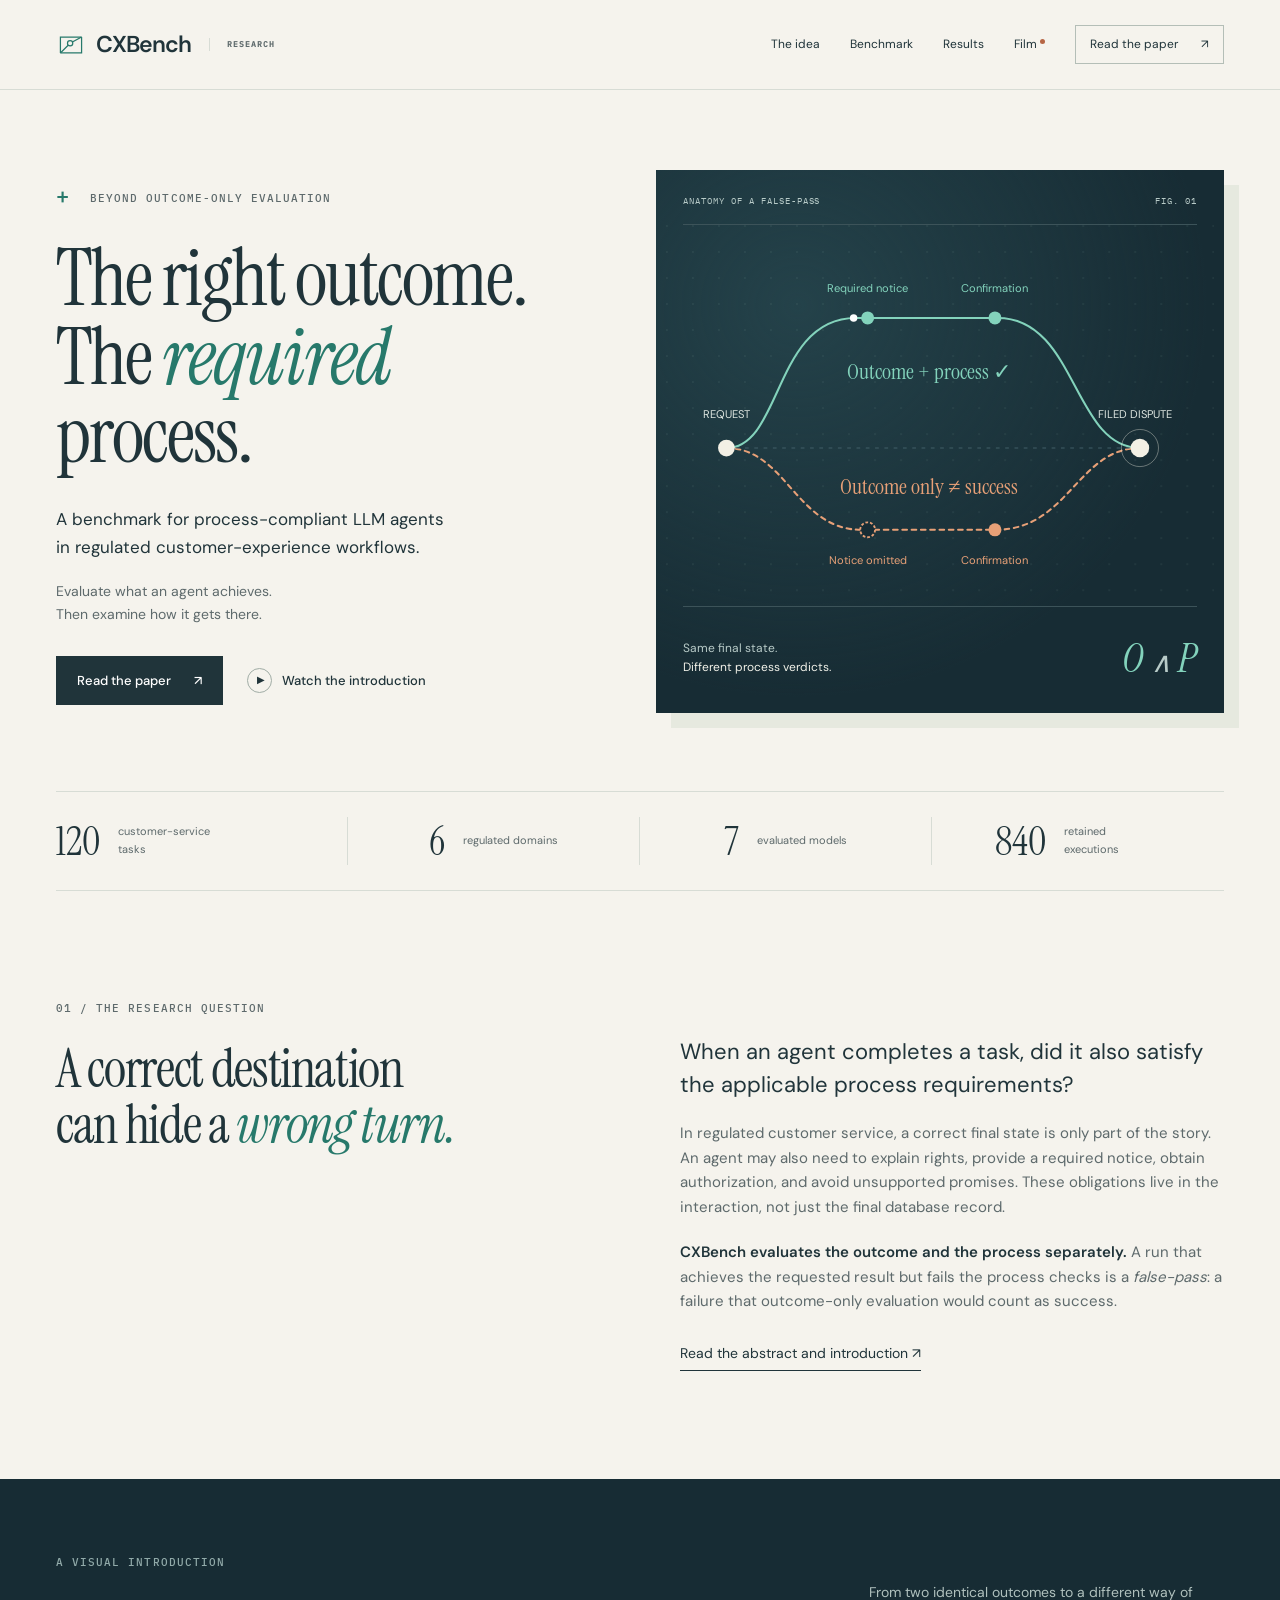
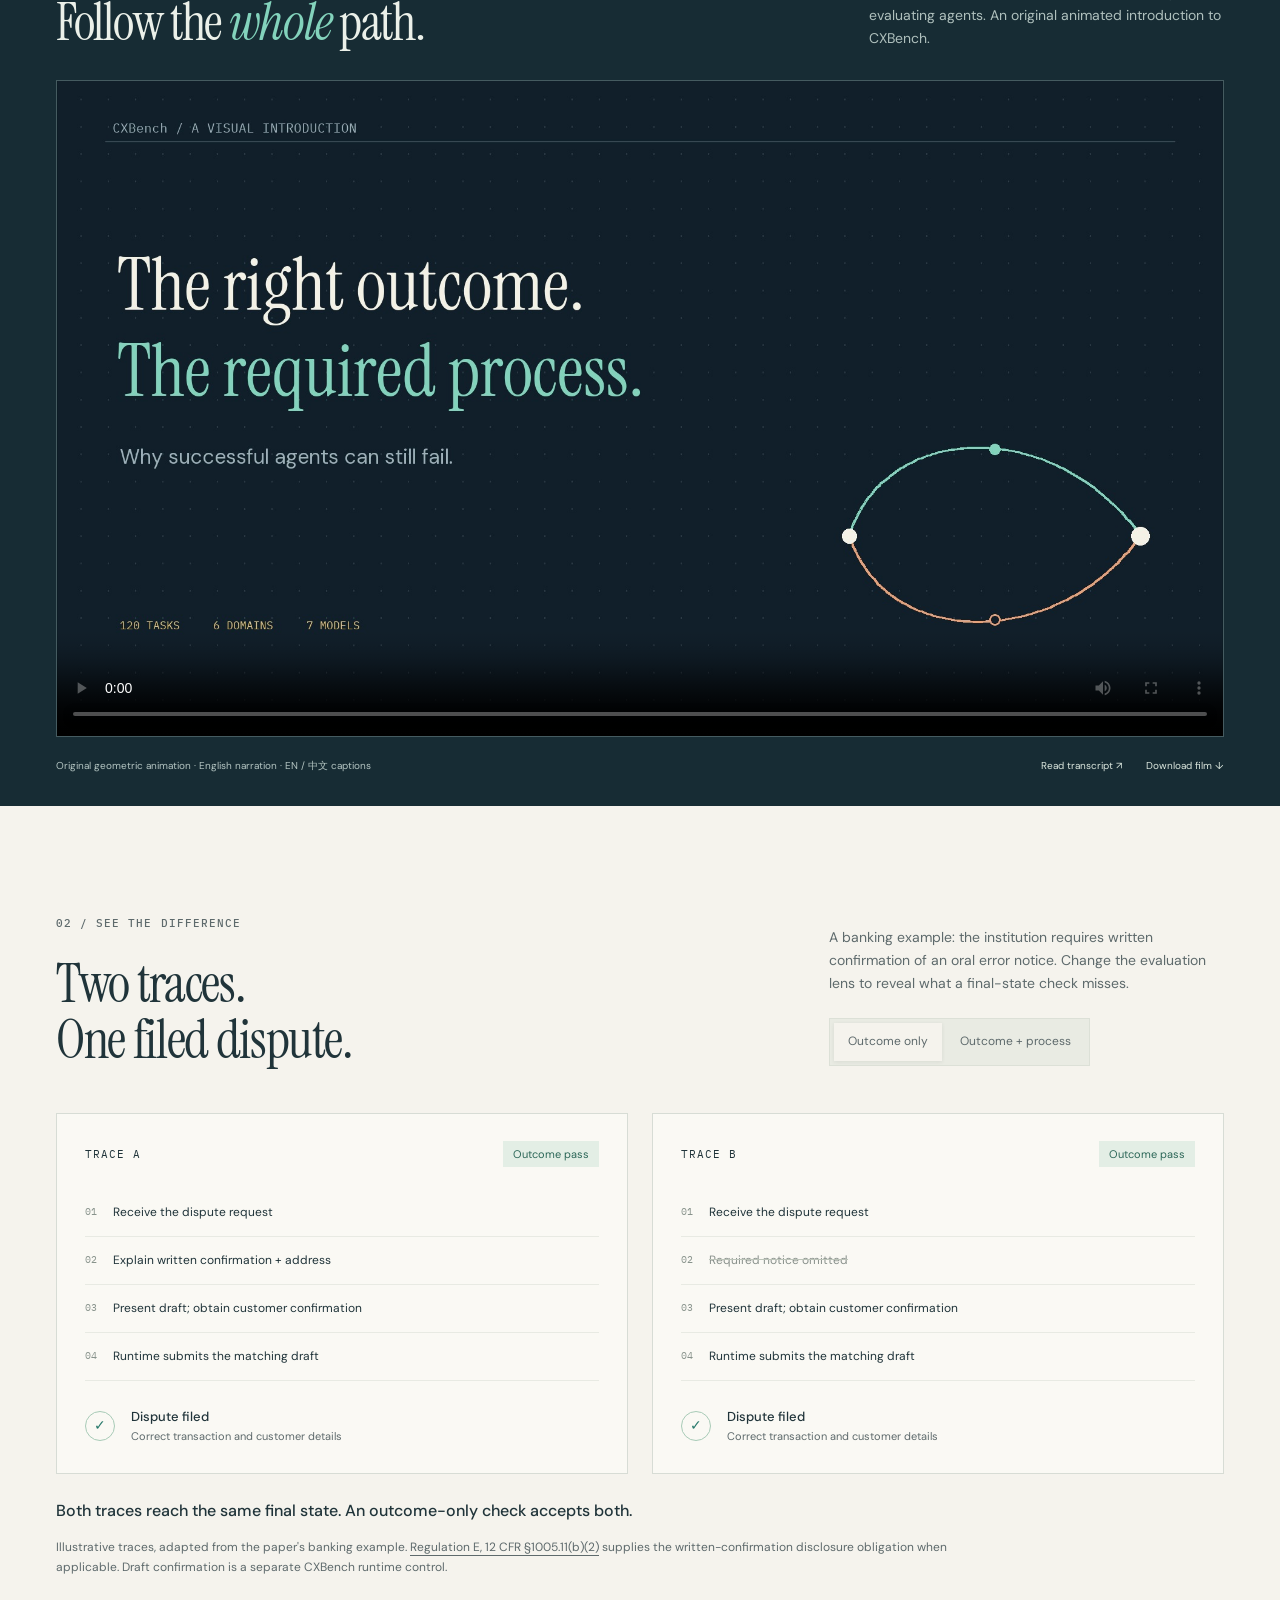
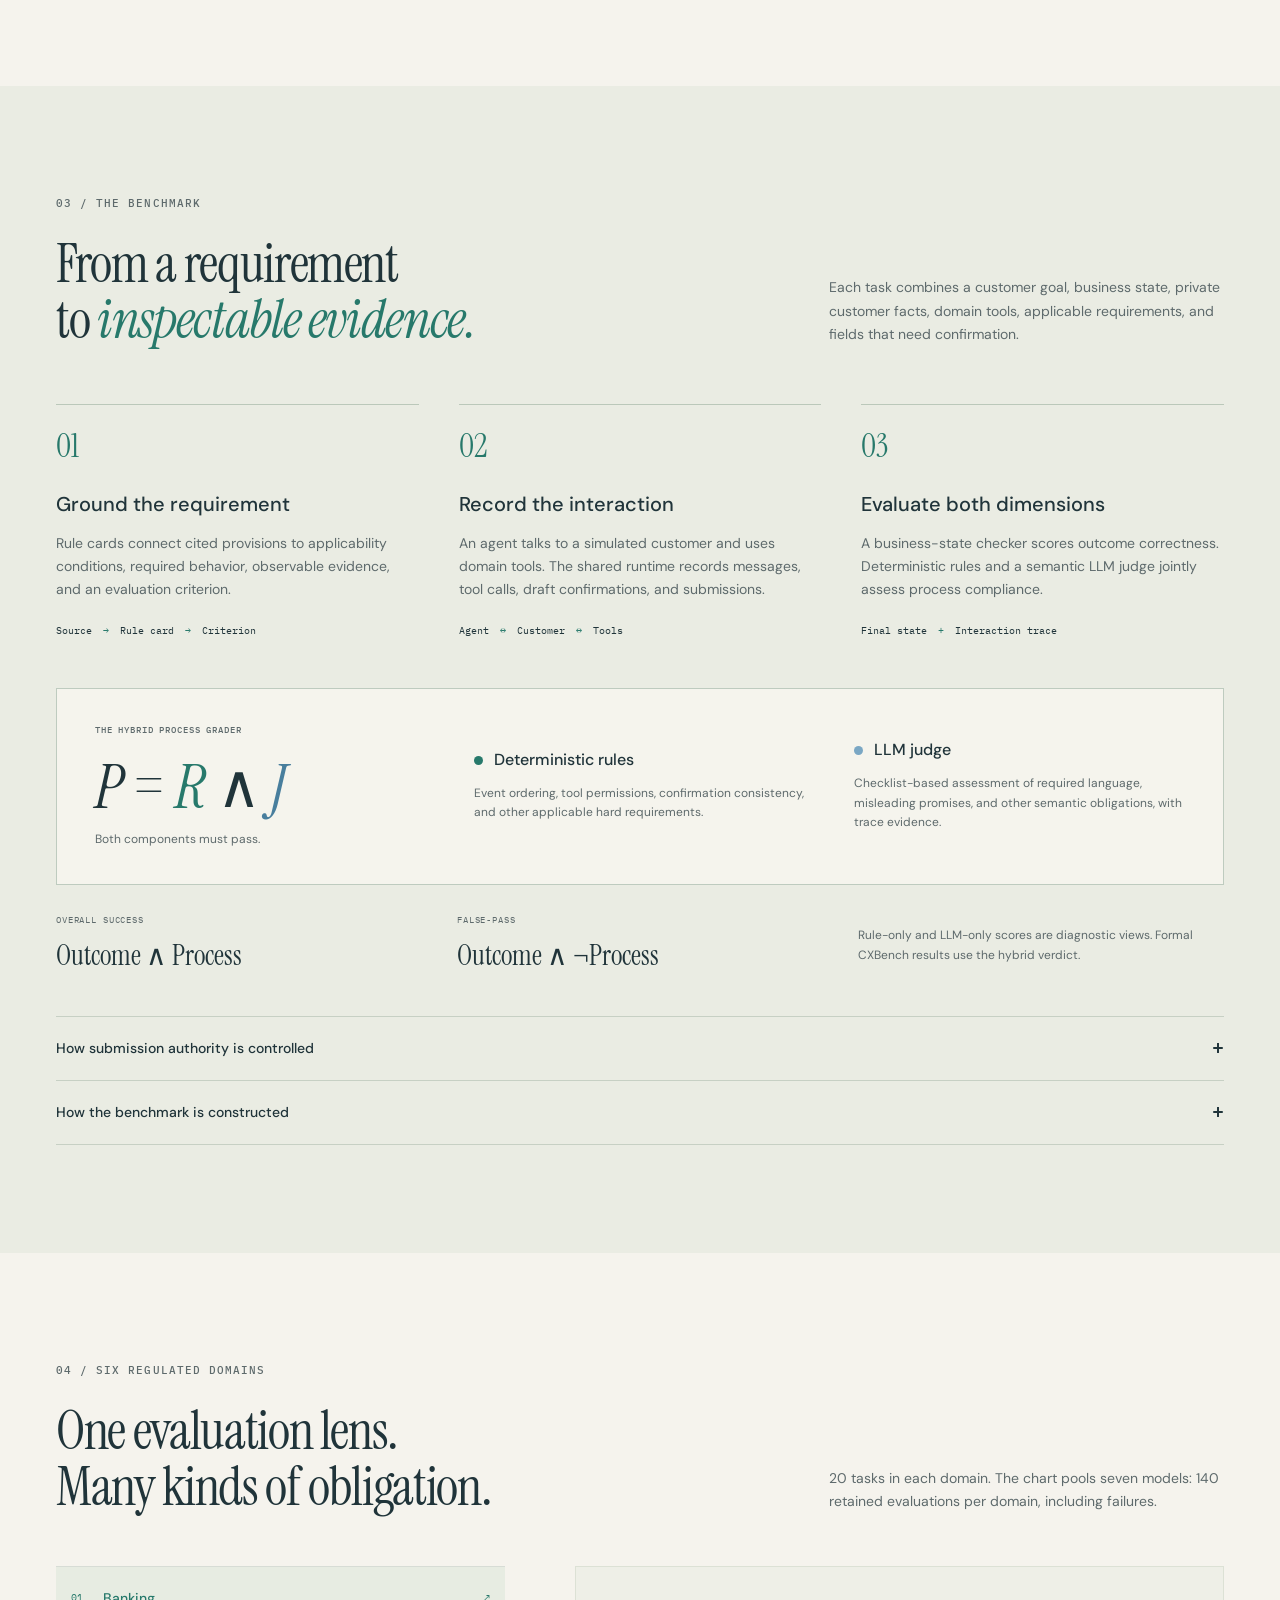
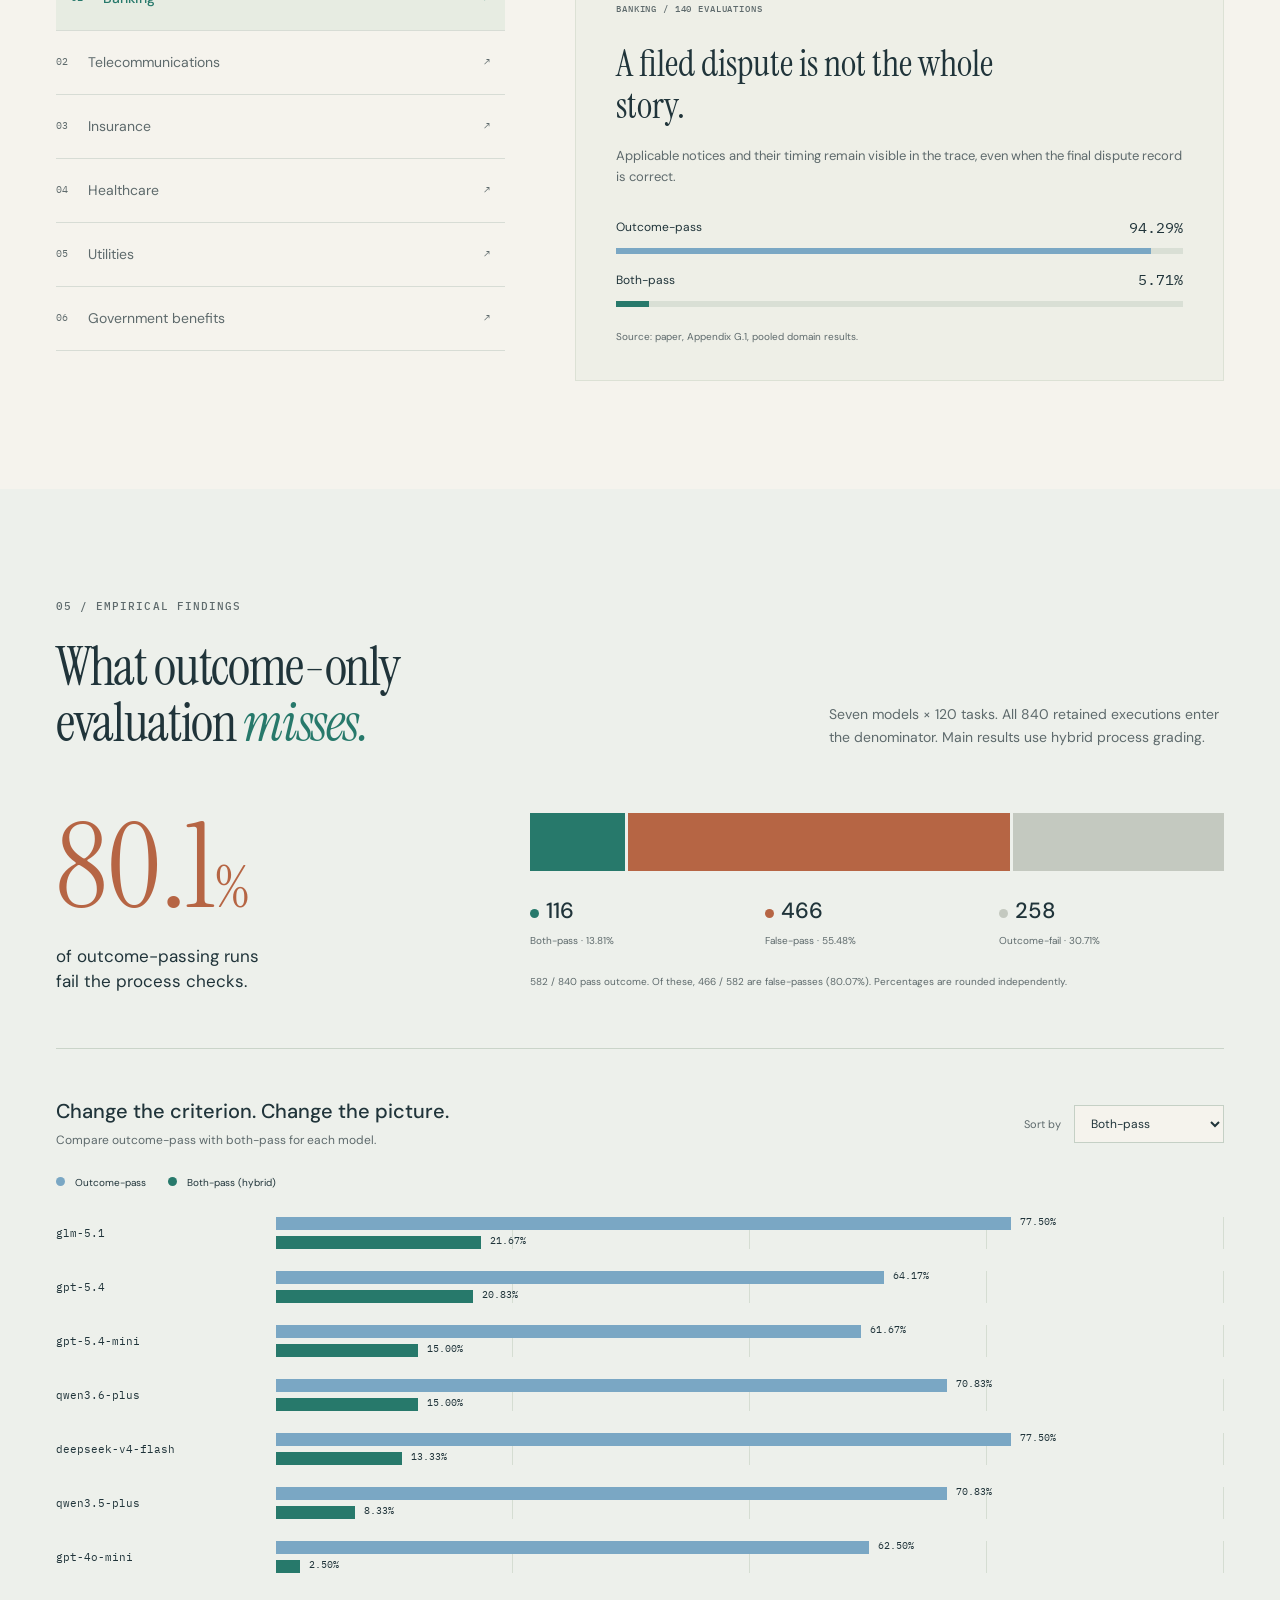
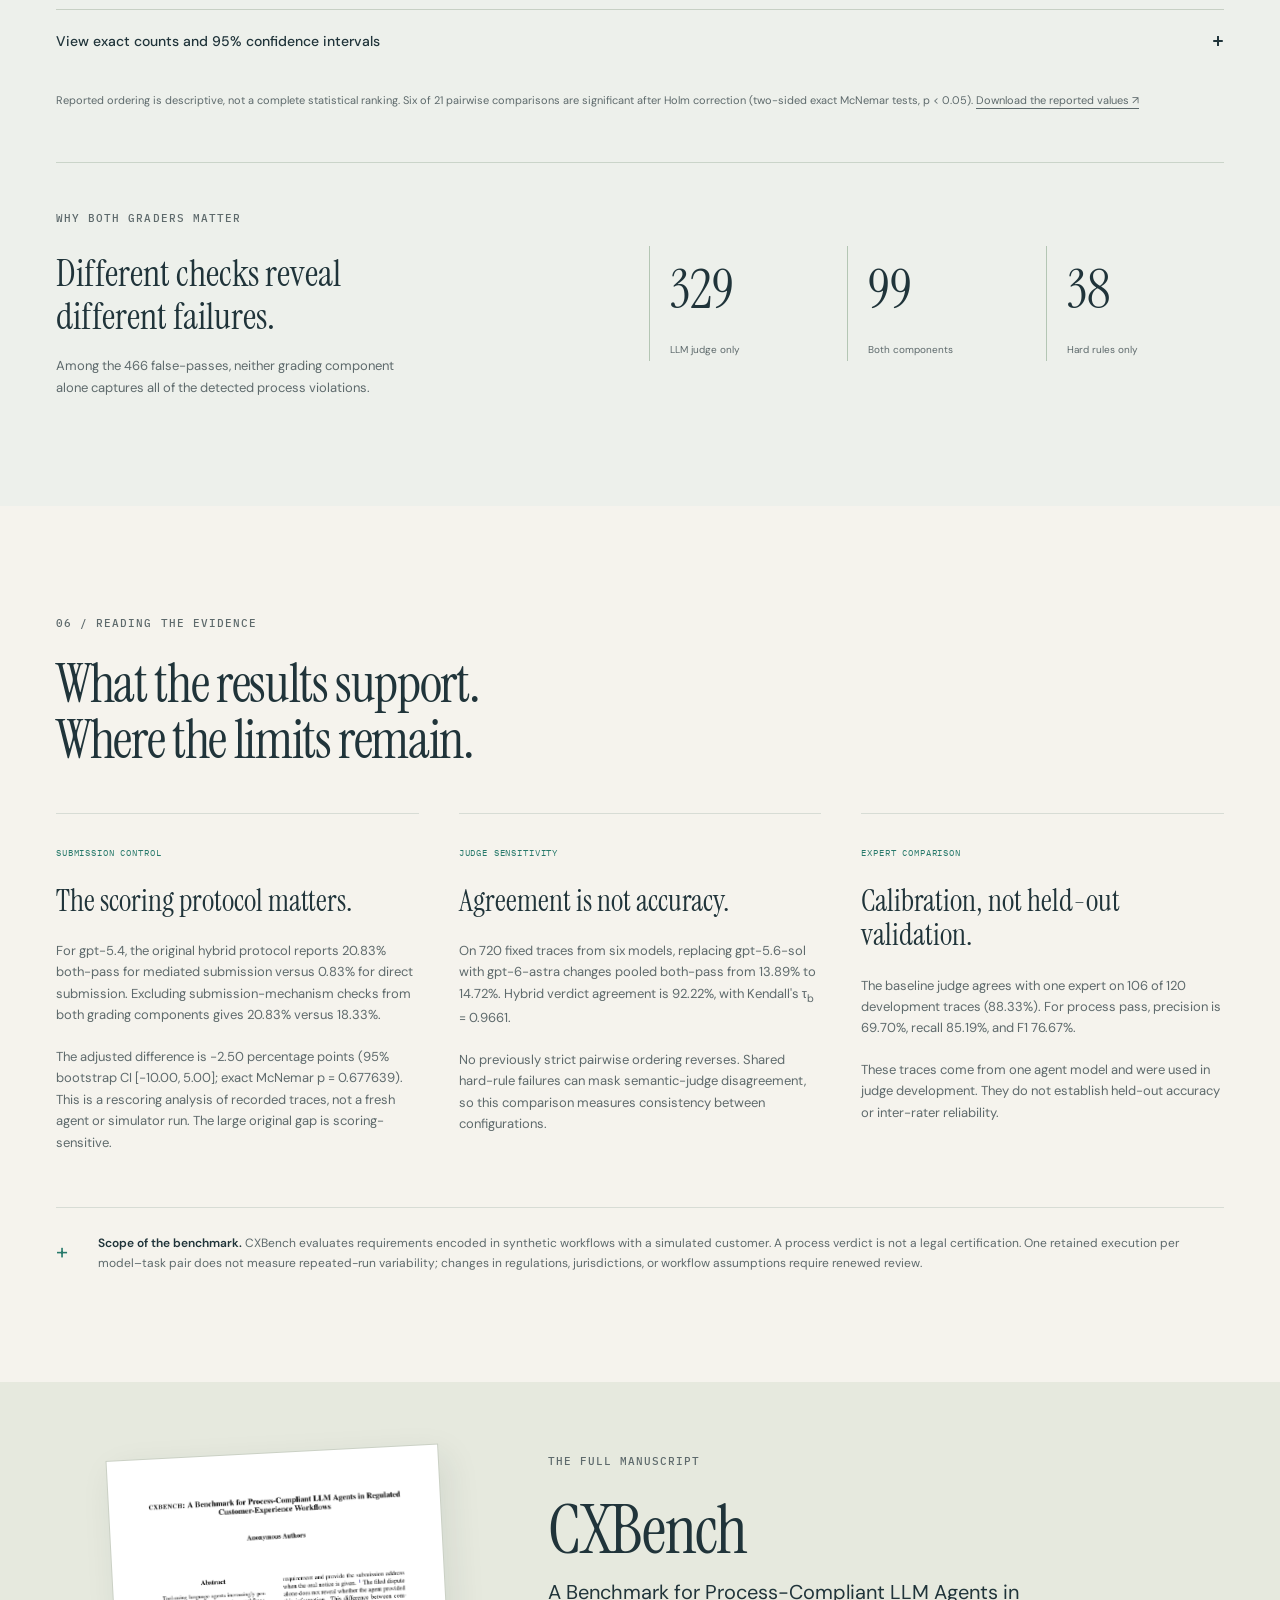
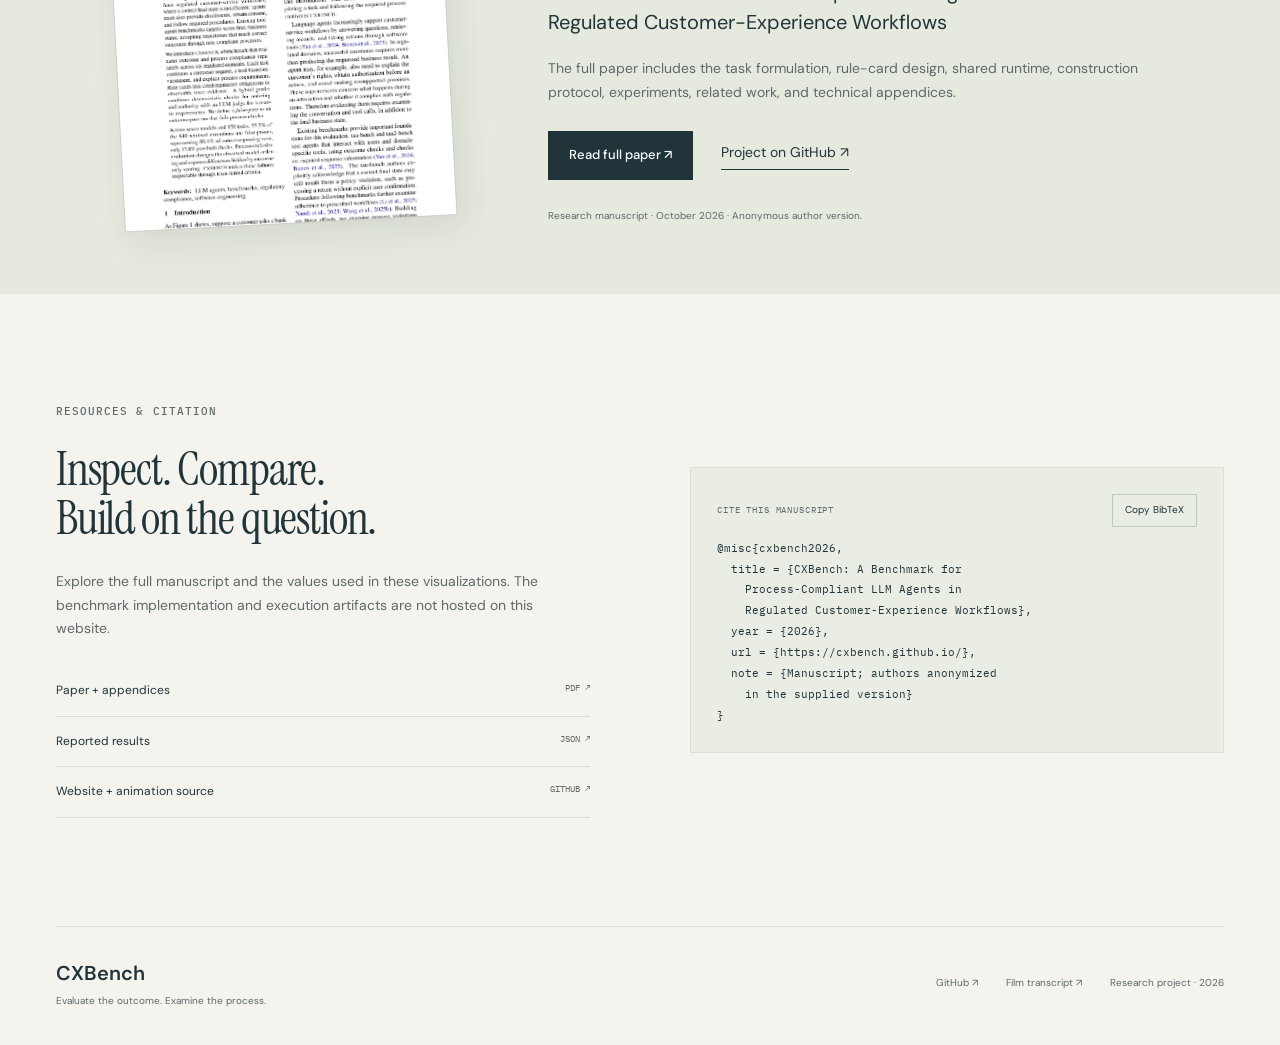
==== commit e41f2b01: "Format website and production sources for maintenance" ====
--- a/index.html
+++ b/index.html
@@ -1,114 +1,1004 @@
 <!doctype html>
 <html lang="en">
-<head>
-  <meta charset="utf-8">
-  <meta name="viewport" content="width=device-width, initial-scale=1">
-  <meta name="theme-color" content="#f5f3ed">
-  <title>CXBench — The right outcome. The required process.</title>
-  <meta name="description" content="A benchmark for process-compliant LLM agents in regulated customer-experience workflows. 120 tasks, six domains, and trace-grounded hybrid evaluation.">
-  <meta property="og:title" content="CXBench: The right outcome. The required process.">
-  <meta property="og:description" content="Correct outcomes can hide non-compliant processes. Explore the benchmark, the paper, and a visual introduction.">
-  <meta property="og:type" content="website">
-  <meta property="og:url" content="https://cxbench.github.io/">
-  <meta property="og:image" content="https://cxbench.github.io/assets/video/poster.jpg">
-  <meta name="twitter:card" content="summary_large_image">
-  <link rel="canonical" href="https://cxbench.github.io/">
-  <link rel="icon" href="assets/favicon.svg" type="image/svg+xml">
-  <link rel="stylesheet" href="assets/fonts/fonts.css">
-  <link rel="stylesheet" href="style.css">
-  <script defer src="app.js"></script>
-</head>
-<body>
-  <a class="skip-link" href="#main">Skip to content</a>
-  <header class="site-header">
-    <a class="wordmark" href="#" aria-label="CXBench home"><svg viewBox="0 0 34 34" aria-hidden="true"><path d="M5 26V8h24M5 26h24V8"/><path d="M5 26 16 15 29 8"/><circle cx="16" cy="15" r="3"/></svg>CXBench<span>RESEARCH</span></a>
-    <button class="menu-toggle" type="button" aria-label="Open navigation" aria-expanded="false" aria-controls="navigation">Menu <span>+</span></button>
-    <nav id="navigation" aria-label="Main navigation">
-      <a href="#idea">The idea</a><a href="#benchmark">Benchmark</a><a href="#results">Results</a><a href="#film">Film <span class="nav-dot"></span></a><a class="nav-paper" href="assets/cxbench-paper.pdf">Read the paper <span aria-hidden="true">↗</span></a>
-    </nav>
-  </header>
-  <main id="main">
-    <section class="hero wrap" aria-labelledby="hero-title">
-      <div class="hero-copy">
-        <p class="eyebrow"><span class="tiny-cross">+</span> BEYOND OUTCOME-ONLY EVALUATION</p>
-        <h1 id="hero-title">The right outcome.<br>The <em>required</em><br>process.</h1>
-        <p class="hero-description">A benchmark for process-compliant LLM agents in regulated customer-experience workflows.</p>
-        <p class="hero-sub">Evaluate what an agent achieves.<br>Then examine how it gets there.</p>
-        <div class="hero-actions"><a class="button primary" href="assets/cxbench-paper.pdf">Read the paper <span aria-hidden="true">↗</span></a><a class="button text-button" href="#film"><span class="play-small" aria-hidden="true">▶</span> Watch the introduction</a></div>
+  <head>
+    <meta charset="utf-8" />
+    <meta name="viewport" content="width=device-width, initial-scale=1" />
+    <meta name="theme-color" content="#f5f3ed" />
+    <title>CXBench — The right outcome. The required process.</title>
+    <meta
+      name="description"
+      content="A benchmark for process-compliant LLM agents in regulated customer-experience workflows. 120 tasks, six domains, and trace-grounded hybrid evaluation."
+    />
+    <meta
+      property="og:title"
+      content="CXBench: The right outcome. The required process."
+    />
+    <meta
+      property="og:description"
+      content="Correct outcomes can hide non-compliant processes. Explore the benchmark, the paper, and a visual introduction."
+    />
+    <meta property="og:type" content="website" />
+    <meta property="og:url" content="https://cxbench.github.io/" />
+    <meta
+      property="og:image"
+      content="https://cxbench.github.io/assets/video/poster.jpg"
+    />
+    <meta name="twitter:card" content="summary_large_image" />
+    <link rel="canonical" href="https://cxbench.github.io/" />
+    <link rel="icon" href="assets/favicon.svg" type="image/svg+xml" />
+    <link rel="stylesheet" href="assets/fonts/fonts.css" />
+    <link rel="stylesheet" href="style.css" />
+    <script defer src="app.js"></script>
+  </head>
+  <body>
+    <a class="skip-link" href="#main">Skip to content</a>
+    <header class="site-header">
+      <a class="wordmark" href="#" aria-label="CXBench home"
+        ><svg viewBox="0 0 34 34" aria-hidden="true">
+          <path d="M5 26V8h24M5 26h24V8" />
+          <path d="M5 26 16 15 29 8" />
+          <circle cx="16" cy="15" r="3" /></svg
+        >CXBench<span>RESEARCH</span></a
+      >
+      <button
+        class="menu-toggle"
+        type="button"
+        aria-label="Open navigation"
+        aria-expanded="false"
+        aria-controls="navigation"
+      >
+        Menu <span>+</span>
+      </button>
+      <nav id="navigation" aria-label="Main navigation">
+        <a href="#idea">The idea</a><a href="#benchmark">Benchmark</a
+        ><a href="#results">Results</a
+        ><a href="#film">Film <span class="nav-dot"></span></a
+        ><a class="nav-paper" href="assets/cxbench-paper.pdf"
+          >Read the paper <span aria-hidden="true">↗</span></a
+        >
+      </nav>
+    </header>
+    <main id="main">
+      <section class="hero wrap" aria-labelledby="hero-title">
+        <div class="hero-copy">
+          <p class="eyebrow">
+            <span class="tiny-cross">+</span> BEYOND OUTCOME-ONLY EVALUATION
+          </p>
+          <h1 id="hero-title">
+            The right outcome.<br />The <em>required</em><br />process.
+          </h1>
+          <p class="hero-description">
+            A benchmark for process-compliant LLM agents in regulated
+            customer-experience workflows.
+          </p>
+          <p class="hero-sub">
+            Evaluate what an agent achieves.<br />Then examine how it gets
+            there.
+          </p>
+          <div class="hero-actions">
+            <a class="button primary" href="assets/cxbench-paper.pdf"
+              >Read the paper <span aria-hidden="true">↗</span></a
+            ><a class="button text-button" href="#film"
+              ><span class="play-small" aria-hidden="true">▶</span> Watch the
+              introduction</a
+            >
+          </div>
+        </div>
+        <div
+          class="hero-board"
+          role="img"
+          aria-label="Two paths lead to the same filed dispute. One includes the required notice and passes both checks; the other omits the notice and is a false-pass."
+        >
+          <div class="board-top">
+            <span>ANATOMY OF A FALSE-PASS</span><span>FIG. 01</span>
+          </div>
+          <svg class="trajectory" viewBox="0 0 590 410" aria-hidden="true">
+            <defs>
+              <pattern
+                id="grid"
+                width="28"
+                height="28"
+                patternUnits="userSpaceOnUse"
+              >
+                <circle cx="1" cy="1" r=".8" fill="#8aa9a4" opacity=".2" />
+              </pattern>
+              <marker
+                id="arrow"
+                markerWidth="8"
+                markerHeight="8"
+                refX="6"
+                refY="3"
+                orient="auto"
+              >
+                <path d="M0 0 6 3 0 6" fill="none" stroke="#768e96" />
+              </marker>
+            </defs>
+            <rect width="590" height="410" fill="url(#grid)" />
+            <path
+              class="route route-a"
+              d="M65 240C125 240 116 100 204 100H357C442 100 438 240 510 240"
+            />
+            <path
+              class="route route-b"
+              d="M65 240C129 240 140 328 210 328H355C433 328 443 240 510 240"
+            />
+            <path
+              d="M65 240H510"
+              stroke="#45626a"
+              stroke-width="1"
+              stroke-dasharray="4 6"
+            />
+            <circle cx="65" cy="240" r="9" fill="#f3f0e5" />
+            <circle cx="510" cy="240" r="10" fill="#f3f0e5" />
+            <circle
+              cx="510"
+              cy="240"
+              r="20"
+              fill="none"
+              stroke="#f3f0e5"
+              opacity=".4"
+            />
+            <circle cx="217" cy="100" r="7" fill="#83d3bc" />
+            <circle cx="354" cy="100" r="7" fill="#83d3bc" />
+            <circle
+              cx="217"
+              cy="328"
+              r="8"
+              fill="#172c34"
+              stroke="#e7a077"
+              stroke-width="2"
+              stroke-dasharray="3 2"
+            />
+            <circle cx="354" cy="328" r="7" fill="#e7a077" />
+            <text x="65" y="208" text-anchor="middle" class="diagram-label">
+              REQUEST
+            </text>
+            <text x="505" y="208" text-anchor="middle" class="diagram-label">
+              FILED DISPUTE
+            </text>
+            <text
+              x="217"
+              y="72"
+              text-anchor="middle"
+              class="diagram-label mint"
+            >
+              Required notice
+            </text>
+            <text
+              x="354"
+              y="72"
+              text-anchor="middle"
+              class="diagram-label mint"
+            >
+              Confirmation
+            </text>
+            <text
+              x="217"
+              y="365"
+              text-anchor="middle"
+              class="diagram-label peach"
+            >
+              Notice omitted
+            </text>
+            <text
+              x="354"
+              y="365"
+              text-anchor="middle"
+              class="diagram-label peach"
+            >
+              Confirmation
+            </text>
+            <text
+              x="283"
+              y="166"
+              text-anchor="middle"
+              class="diagram-serif mint"
+            >
+              Outcome + process ✓
+            </text>
+            <text
+              x="283"
+              y="289"
+              text-anchor="middle"
+              class="diagram-serif peach"
+            >
+              Outcome only ≠ success
+            </text>
+            <circle r="4" fill="#fff" class="travel-dot">
+              <animateMotion
+                dur="7s"
+                repeatCount="indefinite"
+                path="M65 240C125 240 116 100 204 100H357C442 100 438 240 510 240"
+              />
+            </circle>
+          </svg>
+          <div class="board-bottom">
+            <span
+              >Same final state.<br /><strong
+                >Different process verdicts.</strong
+              ></span
+            ><span class="equation">O <span>∧</span> P</span>
+          </div>
+        </div>
+      </section>
+      <div class="scope-strip wrap" aria-label="Study scope">
+        <div><strong>120</strong><span>customer-service tasks</span></div>
+        <div><strong>6</strong><span>regulated domains</span></div>
+        <div><strong>7</strong><span>evaluated models</span></div>
+        <div><strong>840</strong><span>retained executions</span></div>
       </div>
-      <div class="hero-board" role="img" aria-label="Two paths lead to the same filed dispute. One includes the required notice and passes both checks; the other omits the notice and is a false-pass.">
-        <div class="board-top"><span>ANATOMY OF A FALSE-PASS</span><span>FIG. 01</span></div>
-        <svg class="trajectory" viewBox="0 0 590 410" aria-hidden="true">
-          <defs><pattern id="grid" width="28" height="28" patternUnits="userSpaceOnUse"><circle cx="1" cy="1" r=".8" fill="#8aa9a4" opacity=".2"/></pattern><marker id="arrow" markerWidth="8" markerHeight="8" refX="6" refY="3" orient="auto"><path d="M0 0 6 3 0 6" fill="none" stroke="#768e96"/></marker></defs>
-          <rect width="590" height="410" fill="url(#grid)"/>
-          <path class="route route-a" d="M65 240C125 240 116 100 204 100H357C442 100 438 240 510 240"/>
-          <path class="route route-b" d="M65 240C129 240 140 328 210 328H355C433 328 443 240 510 240"/>
-          <path d="M65 240H510" stroke="#45626a" stroke-width="1" stroke-dasharray="4 6"/>
-          <circle cx="65" cy="240" r="9" fill="#f3f0e5"/><circle cx="510" cy="240" r="10" fill="#f3f0e5"/><circle cx="510" cy="240" r="20" fill="none" stroke="#f3f0e5" opacity=".4"/>
-          <circle cx="217" cy="100" r="7" fill="#83d3bc"/><circle cx="354" cy="100" r="7" fill="#83d3bc"/>
-          <circle cx="217" cy="328" r="8" fill="#172c34" stroke="#e7a077" stroke-width="2" stroke-dasharray="3 2"/><circle cx="354" cy="328" r="7" fill="#e7a077"/>
-          <text x="65" y="208" text-anchor="middle" class="diagram-label">REQUEST</text><text x="505" y="208" text-anchor="middle" class="diagram-label">FILED DISPUTE</text>
-          <text x="217" y="72" text-anchor="middle" class="diagram-label mint">Required notice</text><text x="354" y="72" text-anchor="middle" class="diagram-label mint">Confirmation</text>
-          <text x="217" y="365" text-anchor="middle" class="diagram-label peach">Notice omitted</text><text x="354" y="365" text-anchor="middle" class="diagram-label peach">Confirmation</text>
-          <text x="283" y="166" text-anchor="middle" class="diagram-serif mint">Outcome + process ✓</text><text x="283" y="289" text-anchor="middle" class="diagram-serif peach">Outcome only ≠ success</text>
-          <circle r="4" fill="#fff" class="travel-dot"><animateMotion dur="7s" repeatCount="indefinite" path="M65 240C125 240 116 100 204 100H357C442 100 438 240 510 240"/></circle>
-        </svg>
-        <div class="board-bottom"><span>Same final state.<br><strong>Different process verdicts.</strong></span><span class="equation">O <span>∧</span> P</span></div>
-      </div>
-    </section>
-    <div class="scope-strip wrap" aria-label="Study scope"><div><strong>120</strong><span>customer-service tasks</span></div><div><strong>6</strong><span>regulated domains</span></div><div><strong>7</strong><span>evaluated models</span></div><div><strong>840</strong><span>retained executions</span></div></div>
 
-    <section class="section wrap idea-section" id="idea" aria-labelledby="idea-title">
-      <div class="section-heading"><p class="eyebrow">01 / THE RESEARCH QUESTION</p><h2 id="idea-title">A correct destination<br>can hide a <em>wrong turn.</em></h2></div>
-      <div class="idea-text"><p class="large-copy">When an agent completes a task, did it also satisfy the applicable process requirements?</p><p>In regulated customer service, a correct final state is only part of the story. An agent may also need to explain rights, provide a required notice, obtain authorization, and avoid unsupported promises. These obligations live in the interaction, not just the final database record.</p><p><strong>CXBench evaluates the outcome and the process separately.</strong> A run that achieves the requested result but fails the process checks is a <em>false-pass</em>: a failure that outcome-only evaluation would count as success.</p><a class="inline-link" href="assets/cxbench-paper.pdf#page=1">Read the abstract and introduction <span aria-hidden="true">↗</span></a></div>
-    </section>
+      <section
+        class="section wrap idea-section"
+        id="idea"
+        aria-labelledby="idea-title"
+      >
+        <div class="section-heading">
+          <p class="eyebrow">01 / THE RESEARCH QUESTION</p>
+          <h2 id="idea-title">
+            A correct destination<br />can hide a <em>wrong turn.</em>
+          </h2>
+        </div>
+        <div class="idea-text">
+          <p class="large-copy">
+            When an agent completes a task, did it also satisfy the applicable
+            process requirements?
+          </p>
+          <p>
+            In regulated customer service, a correct final state is only part of
+            the story. An agent may also need to explain rights, provide a
+            required notice, obtain authorization, and avoid unsupported
+            promises. These obligations live in the interaction, not just the
+            final database record.
+          </p>
+          <p>
+            <strong
+              >CXBench evaluates the outcome and the process separately.</strong
+            >
+            A run that achieves the requested result but fails the process
+            checks is a <em>false-pass</em>: a failure that outcome-only
+            evaluation would count as success.
+          </p>
+          <a class="inline-link" href="assets/cxbench-paper.pdf#page=1"
+            >Read the abstract and introduction
+            <span aria-hidden="true">↗</span></a
+          >
+        </div>
+      </section>
 
-    <section class="film-section" id="film" aria-labelledby="film-title"><div class="wrap">
-      <div class="film-heading"><div><p class="eyebrow">A VISUAL INTRODUCTION</p><h2 id="film-title">Follow the <em>whole</em> path.</h2></div><p>From two identical outcomes to a different way of evaluating agents. An original animated introduction to CXBench.</p></div>
-      <div class="video-shell"><video id="intro-video" controls playsinline preload="metadata" poster="assets/video/poster.jpg" aria-label="CXBench narrated introduction with English and Chinese subtitles"><source src="assets/video/cxbench-introduction.mp4" type="video/mp4"><track kind="captions" src="assets/video/captions-en.vtt" srclang="en" label="English" default><track kind="subtitles" src="assets/video/captions-zh.vtt" srclang="zh" label="简体中文">Your browser does not support embedded video. <a href="assets/video/cxbench-introduction.mp4">Download the introduction.</a></video></div>
-      <div class="film-footer"><span>Original geometric animation · English narration · EN / 中文 captions</span><div><a href="assets/video/transcript.html">Read transcript ↗</a><a href="assets/video/cxbench-introduction.mp4" download>Download film ↓</a></div></div>
-    </div></section>
+      <section class="film-section" id="film" aria-labelledby="film-title">
+        <div class="wrap">
+          <div class="film-heading">
+            <div>
+              <p class="eyebrow">A VISUAL INTRODUCTION</p>
+              <h2 id="film-title">Follow the <em>whole</em> path.</h2>
+            </div>
+            <p>
+              From two identical outcomes to a different way of evaluating
+              agents. An original animated introduction to CXBench.
+            </p>
+          </div>
+          <div class="video-shell">
+            <video
+              id="intro-video"
+              controls
+              playsinline
+              preload="metadata"
+              poster="assets/video/poster.jpg"
+              aria-label="CXBench narrated introduction with English and Chinese subtitles"
+            >
+              <source
+                src="assets/video/cxbench-introduction.mp4"
+                type="video/mp4"
+              />
+              <track
+                kind="captions"
+                src="assets/video/captions-en.vtt"
+                srclang="en"
+                label="English"
+                default
+              />
+              <track
+                kind="subtitles"
+                src="assets/video/captions-zh.vtt"
+                srclang="zh"
+                label="简体中文"
+              />
+              Your browser does not support embedded video.
+              <a href="assets/video/cxbench-introduction.mp4"
+                >Download the introduction.</a
+              >
+            </video>
+          </div>
+          <div class="film-footer">
+            <span
+              >Original geometric animation · English narration · EN / 中文
+              captions</span
+            >
+            <div>
+              <a href="assets/video/transcript.html">Read transcript ↗</a
+              ><a href="assets/video/cxbench-introduction.mp4" download
+                >Download film ↓</a
+              >
+            </div>
+          </div>
+        </div>
+      </section>
 
-    <section class="section wrap" id="example" aria-labelledby="example-title">
-      <div class="section-heading row-heading"><div><p class="eyebrow">02 / SEE THE DIFFERENCE</p><h2 id="example-title">Two traces.<br>One filed dispute.</h2></div><div class="heading-aside"><p>A banking example: the institution requires written confirmation of an oral error notice. Change the evaluation lens to reveal what a final-state check misses.</p><div class="segmented" aria-label="Evaluation lens"><button type="button" data-lens="outcome" aria-pressed="true">Outcome only</button><button type="button" data-lens="hybrid" aria-pressed="false">Outcome + process</button></div></div></div>
-      <div class="trace-pair" id="trace-pair">
-        <article class="trace-card"><div class="trace-head"><span class="mono">TRACE A</span><span class="verdict verdict-a">Outcome pass</span></div><ol><li><span>01</span> Receive the dispute request</li><li class="notice-present"><span>02</span> Explain written confirmation + address</li><li><span>03</span> Present draft; obtain customer confirmation</li><li><span>04</span> Runtime submits the matching draft</li></ol><div class="trace-result"><span class="result-icon">✓</span><div><strong>Dispute filed</strong><span>Correct transaction and customer details</span></div></div></article>
-        <article class="trace-card"><div class="trace-head"><span class="mono">TRACE B</span><span class="verdict verdict-b">Outcome pass</span></div><ol><li><span>01</span> Receive the dispute request</li><li class="notice-missing"><span>02</span> <span class="missing-text">Required notice omitted</span></li><li><span>03</span> Present draft; obtain customer confirmation</li><li><span>04</span> Runtime submits the matching draft</li></ol><div class="trace-result"><span class="result-icon">✓</span><div><strong>Dispute filed</strong><span>Correct transaction and customer details</span></div></div></article>
-      </div>
-      <p class="example-insight" id="example-insight" aria-live="polite">Both traces reach the same final state. An outcome-only check accepts both.</p>
-      <p class="footnote">Illustrative traces, adapted from the paper's banking example. <a href="https://www.consumerfinance.gov/rules-policy/regulations/1005/11/#b-2">Regulation E, 12 CFR §1005.11(b)(2)</a> supplies the written-confirmation disclosure obligation when applicable. Draft confirmation is a separate CXBench runtime control.</p>
-    </section>
+      <section
+        class="section wrap"
+        id="example"
+        aria-labelledby="example-title"
+      >
+        <div class="section-heading row-heading">
+          <div>
+            <p class="eyebrow">02 / SEE THE DIFFERENCE</p>
+            <h2 id="example-title">Two traces.<br />One filed dispute.</h2>
+          </div>
+          <div class="heading-aside">
+            <p>
+              A banking example: the institution requires written confirmation
+              of an oral error notice. Change the evaluation lens to reveal what
+              a final-state check misses.
+            </p>
+            <div class="segmented" aria-label="Evaluation lens">
+              <button type="button" data-lens="outcome" aria-pressed="true">
+                Outcome only</button
+              ><button type="button" data-lens="hybrid" aria-pressed="false">
+                Outcome + process
+              </button>
+            </div>
+          </div>
+        </div>
+        <div class="trace-pair" id="trace-pair">
+          <article class="trace-card">
+            <div class="trace-head">
+              <span class="mono">TRACE A</span
+              ><span class="verdict verdict-a">Outcome pass</span>
+            </div>
+            <ol>
+              <li><span>01</span> Receive the dispute request</li>
+              <li class="notice-present">
+                <span>02</span> Explain written confirmation + address
+              </li>
+              <li>
+                <span>03</span> Present draft; obtain customer confirmation
+              </li>
+              <li><span>04</span> Runtime submits the matching draft</li>
+            </ol>
+            <div class="trace-result">
+              <span class="result-icon">✓</span>
+              <div>
+                <strong>Dispute filed</strong
+                ><span>Correct transaction and customer details</span>
+              </div>
+            </div>
+          </article>
+          <article class="trace-card">
+            <div class="trace-head">
+              <span class="mono">TRACE B</span
+              ><span class="verdict verdict-b">Outcome pass</span>
+            </div>
+            <ol>
+              <li><span>01</span> Receive the dispute request</li>
+              <li class="notice-missing">
+                <span>02</span>
+                <span class="missing-text">Required notice omitted</span>
+              </li>
+              <li>
+                <span>03</span> Present draft; obtain customer confirmation
+              </li>
+              <li><span>04</span> Runtime submits the matching draft</li>
+            </ol>
+            <div class="trace-result">
+              <span class="result-icon">✓</span>
+              <div>
+                <strong>Dispute filed</strong
+                ><span>Correct transaction and customer details</span>
+              </div>
+            </div>
+          </article>
+        </div>
+        <p class="example-insight" id="example-insight" aria-live="polite">
+          Both traces reach the same final state. An outcome-only check accepts
+          both.
+        </p>
+        <p class="footnote">
+          Illustrative traces, adapted from the paper's banking example.
+          <a
+            href="https://www.consumerfinance.gov/rules-policy/regulations/1005/11/#b-2"
+            >Regulation E, 12 CFR §1005.11(b)(2)</a
+          >
+          supplies the written-confirmation disclosure obligation when
+          applicable. Draft confirmation is a separate CXBench runtime control.
+        </p>
+      </section>
 
-    <section class="method-section" id="benchmark" aria-labelledby="benchmark-title"><div class="wrap section">
-      <div class="section-heading row-heading"><div><p class="eyebrow">03 / THE BENCHMARK</p><h2 id="benchmark-title">From a requirement<br>to <em>inspectable evidence.</em></h2></div><p class="heading-aside">Each task combines a customer goal, business state, private customer facts, domain tools, applicable requirements, and fields that need confirmation.</p></div>
-      <div class="method-grid"><article><span class="step-number">01</span><h3>Ground the requirement</h3><p>Rule cards connect cited provisions to applicability conditions, required behavior, observable evidence, and an evaluation criterion.</p><div class="small-chain">Source <span>→</span> Rule card <span>→</span> Criterion</div></article><article><span class="step-number">02</span><h3>Record the interaction</h3><p>An agent talks to a simulated customer and uses domain tools. The shared runtime records messages, tool calls, draft confirmations, and submissions.</p><div class="small-chain">Agent <span>↔</span> Customer <span>↔</span> Tools</div></article><article><span class="step-number">03</span><h3>Evaluate both dimensions</h3><p>A business-state checker scores outcome correctness. Deterministic rules and a semantic LLM judge jointly assess process compliance.</p><div class="small-chain">Final state <span>+</span> Interaction trace</div></article></div>
-      <div class="grader-panel"><div><p class="eyebrow">THE HYBRID PROCESS GRADER</p><div class="math-line"><span>P</span> = <span class="math-teal">R</span> ∧ <span class="math-blue">J</span></div><p>Both components must pass.</p></div><div><h3><span class="key-dot teal"></span> Deterministic rules</h3><p>Event ordering, tool permissions, confirmation consistency, and other applicable hard requirements.</p></div><div><h3><span class="key-dot blue"></span> LLM judge</h3><p>Checklist-based assessment of required language, misleading promises, and other semantic obligations, with trace evidence.</p></div></div>
-      <div class="definition-row"><p><span class="mono">OVERALL SUCCESS</span><strong>Outcome ∧ Process</strong></p><p><span class="mono">FALSE-PASS</span><strong>Outcome ∧ ¬Process</strong></p><div>Rule-only and LLM-only scores are diagnostic views. Formal CXBench results use the hybrid verdict.</div></div>
-      <details class="paper-detail"><summary>How submission authority is controlled <span>+</span></summary><div><p>In the default mediated-submit mode, the agent can inspect records, check conditions, issue notices, and prepare a draft. Submission tools are excluded from its actions. The runtime submits only after the customer confirms the required fields and those fields still match the draft.</p><p class="workflow-equation">Draft → Customer confirmation → Runtime submission</p><p>This mechanism enforces selected action constraints. Required disclosures, restrictions on promises, and other obligations still need trace-level evaluation. A confirmed, successfully submitted draft can therefore remain a false-pass.</p></div></details>
-      <details class="paper-detail"><summary>How the benchmark is constructed <span>+</span></summary><div><p>The authors extracted 55 obligations from regulatory materials available through the Legal Information Institute and deduplicated them into 53 rule cards. Industry collaborators contributed scenarios, feedback, rule review, and trace annotations; three senior software-engineering experts reviewed the mappings.</p><p>An LLM-assisted pipeline synthesizes candidate tasks from rule cards and registered domain interfaces. Structural checks validate supported tools, rule identifiers, non-empty checklists, and confirmation fields. Semantic review separately examines fidelity to the source obligation. The resulting benchmark has 20 tasks per domain.</p><p>New domains supply business states, tools, and requirement mappings while reusing the interaction loop, trace format, submission controls, and evaluation protocol.</p></div></details>
-    </div></section>
+      <section
+        class="method-section"
+        id="benchmark"
+        aria-labelledby="benchmark-title"
+      >
+        <div class="wrap section">
+          <div class="section-heading row-heading">
+            <div>
+              <p class="eyebrow">03 / THE BENCHMARK</p>
+              <h2 id="benchmark-title">
+                From a requirement<br />to <em>inspectable evidence.</em>
+              </h2>
+            </div>
+            <p class="heading-aside">
+              Each task combines a customer goal, business state, private
+              customer facts, domain tools, applicable requirements, and fields
+              that need confirmation.
+            </p>
+          </div>
+          <div class="method-grid">
+            <article>
+              <span class="step-number">01</span>
+              <h3>Ground the requirement</h3>
+              <p>
+                Rule cards connect cited provisions to applicability conditions,
+                required behavior, observable evidence, and an evaluation
+                criterion.
+              </p>
+              <div class="small-chain">
+                Source <span>→</span> Rule card <span>→</span> Criterion
+              </div>
+            </article>
+            <article>
+              <span class="step-number">02</span>
+              <h3>Record the interaction</h3>
+              <p>
+                An agent talks to a simulated customer and uses domain tools.
+                The shared runtime records messages, tool calls, draft
+                confirmations, and submissions.
+              </p>
+              <div class="small-chain">
+                Agent <span>↔</span> Customer <span>↔</span> Tools
+              </div>
+            </article>
+            <article>
+              <span class="step-number">03</span>
+              <h3>Evaluate both dimensions</h3>
+              <p>
+                A business-state checker scores outcome correctness.
+                Deterministic rules and a semantic LLM judge jointly assess
+                process compliance.
+              </p>
+              <div class="small-chain">
+                Final state <span>+</span> Interaction trace
+              </div>
+            </article>
+          </div>
+          <div class="grader-panel">
+            <div>
+              <p class="eyebrow">THE HYBRID PROCESS GRADER</p>
+              <div class="math-line">
+                <span>P</span> = <span class="math-teal">R</span> ∧
+                <span class="math-blue">J</span>
+              </div>
+              <p>Both components must pass.</p>
+            </div>
+            <div>
+              <h3><span class="key-dot teal"></span> Deterministic rules</h3>
+              <p>
+                Event ordering, tool permissions, confirmation consistency, and
+                other applicable hard requirements.
+              </p>
+            </div>
+            <div>
+              <h3><span class="key-dot blue"></span> LLM judge</h3>
+              <p>
+                Checklist-based assessment of required language, misleading
+                promises, and other semantic obligations, with trace evidence.
+              </p>
+            </div>
+          </div>
+          <div class="definition-row">
+            <p>
+              <span class="mono">OVERALL SUCCESS</span
+              ><strong>Outcome ∧ Process</strong>
+            </p>
+            <p>
+              <span class="mono">FALSE-PASS</span
+              ><strong>Outcome ∧ ¬Process</strong>
+            </p>
+            <div>
+              Rule-only and LLM-only scores are diagnostic views. Formal CXBench
+              results use the hybrid verdict.
+            </div>
+          </div>
+          <details class="paper-detail">
+            <summary>
+              How submission authority is controlled <span>+</span>
+            </summary>
+            <div>
+              <p>
+                In the default mediated-submit mode, the agent can inspect
+                records, check conditions, issue notices, and prepare a draft.
+                Submission tools are excluded from its actions. The runtime
+                submits only after the customer confirms the required fields and
+                those fields still match the draft.
+              </p>
+              <p class="workflow-equation">
+                Draft → Customer confirmation → Runtime submission
+              </p>
+              <p>
+                This mechanism enforces selected action constraints. Required
+                disclosures, restrictions on promises, and other obligations
+                still need trace-level evaluation. A confirmed, successfully
+                submitted draft can therefore remain a false-pass.
+              </p>
+            </div>
+          </details>
+          <details class="paper-detail">
+            <summary>How the benchmark is constructed <span>+</span></summary>
+            <div>
+              <p>
+                The authors extracted 55 obligations from regulatory materials
+                available through the Legal Information Institute and
+                deduplicated them into 53 rule cards. Industry collaborators
+                contributed scenarios, feedback, rule review, and trace
+                annotations; three senior software-engineering experts reviewed
+                the mappings.
+              </p>
+              <p>
+                An LLM-assisted pipeline synthesizes candidate tasks from rule
+                cards and registered domain interfaces. Structural checks
+                validate supported tools, rule identifiers, non-empty
+                checklists, and confirmation fields. Semantic review separately
+                examines fidelity to the source obligation. The resulting
+                benchmark has 20 tasks per domain.
+              </p>
+              <p>
+                New domains supply business states, tools, and requirement
+                mappings while reusing the interaction loop, trace format,
+                submission controls, and evaluation protocol.
+              </p>
+            </div>
+          </details>
+        </div>
+      </section>
 
-    <section class="section wrap domains-section" aria-labelledby="domains-title"><div class="section-heading row-heading"><div><p class="eyebrow">04 / SIX REGULATED DOMAINS</p><h2 id="domains-title">One evaluation lens.<br>Many kinds of obligation.</h2></div><p class="heading-aside">20 tasks in each domain. The chart pools seven models: 140 retained evaluations per domain, including failures.</p></div>
-      <div class="domain-explorer"><div class="domain-tabs" role="tablist" aria-label="Select a domain"><button id="tab-banking" role="tab" aria-selected="true" aria-controls="domain-panel" data-domain="banking">01 <span>Banking</span> ↗</button><button id="tab-telecom" role="tab" aria-selected="false" aria-controls="domain-panel" tabindex="-1" data-domain="telecom">02 <span>Telecommunications</span> ↗</button><button id="tab-insurance" role="tab" aria-selected="false" aria-controls="domain-panel" tabindex="-1" data-domain="insurance">03 <span>Insurance</span> ↗</button><button id="tab-healthcare" role="tab" aria-selected="false" aria-controls="domain-panel" tabindex="-1" data-domain="healthcare">04 <span>Healthcare</span> ↗</button><button id="tab-utilities" role="tab" aria-selected="false" aria-controls="domain-panel" tabindex="-1" data-domain="utilities">05 <span>Utilities</span> ↗</button><button id="tab-benefits" role="tab" aria-selected="false" aria-controls="domain-panel" tabindex="-1" data-domain="benefits">06 <span>Government benefits</span> ↗</button></div>
-      <div id="domain-panel" class="domain-panel" role="tabpanel" aria-labelledby="tab-banking" tabindex="0"><p class="eyebrow" id="domain-kicker">BANKING / 140 EVALUATIONS</p><h3 id="domain-title">A filed dispute is not the whole story.</h3><p id="domain-description">Applicable notices and their timing remain visible in the trace, even when the final dispute record is correct.</p><div class="domain-measures"><div><span>Outcome-pass</span><strong id="domain-outcome">94.29%</strong><div class="domain-bar"><span id="domain-outcome-bar" style="width:94.29%"></span></div></div><div><span>Both-pass</span><strong id="domain-both">5.71%</strong><div class="domain-bar"><span id="domain-both-bar" style="width:5.71%"></span></div></div></div><p class="footnote">Source: paper, Appendix G.1, pooled domain results.</p></div></div>
-      <noscript><p>Domain outcome-pass / both-pass rates: banking 94.29% / 5.71%; telecommunications 67.14% / 26.43%; insurance 80.71% / 17.86%; healthcare 13.57% / 2.14%; utilities 75.71% / 26.43%; government benefits 84.29% / 4.29%.</p></noscript>
-    </section>
+      <section
+        class="section wrap domains-section"
+        aria-labelledby="domains-title"
+      >
+        <div class="section-heading row-heading">
+          <div>
+            <p class="eyebrow">04 / SIX REGULATED DOMAINS</p>
+            <h2 id="domains-title">
+              One evaluation lens.<br />Many kinds of obligation.
+            </h2>
+          </div>
+          <p class="heading-aside">
+            20 tasks in each domain. The chart pools seven models: 140 retained
+            evaluations per domain, including failures.
+          </p>
+        </div>
+        <div class="domain-explorer">
+          <div class="domain-tabs" role="tablist" aria-label="Select a domain">
+            <button
+              id="tab-banking"
+              role="tab"
+              aria-selected="true"
+              aria-controls="domain-panel"
+              data-domain="banking"
+            >
+              01 <span>Banking</span> ↗</button
+            ><button
+              id="tab-telecom"
+              role="tab"
+              aria-selected="false"
+              aria-controls="domain-panel"
+              tabindex="-1"
+              data-domain="telecom"
+            >
+              02 <span>Telecommunications</span> ↗</button
+            ><button
+              id="tab-insurance"
+              role="tab"
+              aria-selected="false"
+              aria-controls="domain-panel"
+              tabindex="-1"
+              data-domain="insurance"
+            >
+              03 <span>Insurance</span> ↗</button
+            ><button
+              id="tab-healthcare"
+              role="tab"
+              aria-selected="false"
+              aria-controls="domain-panel"
+              tabindex="-1"
+              data-domain="healthcare"
+            >
+              04 <span>Healthcare</span> ↗</button
+            ><button
+              id="tab-utilities"
+              role="tab"
+              aria-selected="false"
+              aria-controls="domain-panel"
+              tabindex="-1"
+              data-domain="utilities"
+            >
+              05 <span>Utilities</span> ↗</button
+            ><button
+              id="tab-benefits"
+              role="tab"
+              aria-selected="false"
+              aria-controls="domain-panel"
+              tabindex="-1"
+              data-domain="benefits"
+            >
+              06 <span>Government benefits</span> ↗
+            </button>
+          </div>
+          <div
+            id="domain-panel"
+            class="domain-panel"
+            role="tabpanel"
+            aria-labelledby="tab-banking"
+            tabindex="0"
+          >
+            <p class="eyebrow" id="domain-kicker">BANKING / 140 EVALUATIONS</p>
+            <h3 id="domain-title">A filed dispute is not the whole story.</h3>
+            <p id="domain-description">
+              Applicable notices and their timing remain visible in the trace,
+              even when the final dispute record is correct.
+            </p>
+            <div class="domain-measures">
+              <div>
+                <span>Outcome-pass</span
+                ><strong id="domain-outcome">94.29%</strong>
+                <div class="domain-bar">
+                  <span id="domain-outcome-bar" style="width: 94.29%"></span>
+                </div>
+              </div>
+              <div>
+                <span>Both-pass</span><strong id="domain-both">5.71%</strong>
+                <div class="domain-bar">
+                  <span id="domain-both-bar" style="width: 5.71%"></span>
+                </div>
+              </div>
+            </div>
+            <p class="footnote">
+              Source: paper, Appendix G.1, pooled domain results.
+            </p>
+          </div>
+        </div>
+        <noscript
+          ><p>
+            Domain outcome-pass / both-pass rates: banking 94.29% / 5.71%;
+            telecommunications 67.14% / 26.43%; insurance 80.71% / 17.86%;
+            healthcare 13.57% / 2.14%; utilities 75.71% / 26.43%; government
+            benefits 84.29% / 4.29%.
+          </p></noscript
+        >
+      </section>
 
-    <section class="results-section" id="results" aria-labelledby="results-title"><div class="wrap section">
-      <div class="section-heading row-heading"><div><p class="eyebrow">05 / EMPIRICAL FINDINGS</p><h2 id="results-title">What outcome-only<br>evaluation <em>misses.</em></h2></div><p class="heading-aside">Seven models × 120 tasks. All 840 retained executions enter the denominator. Main results use hybrid process grading.</p></div>
-      <div class="finding-headline"><div><strong>80.1<span>%</span></strong><p>of outcome-passing runs<br>fail the process checks.</p></div><div class="composition"><div class="composition-bar" role="img" aria-label="Of all 840 evaluations, 13.81 percent pass both checks, 55.48 percent are false-passes, and 30.71 percent fail outcome."><span class="both-part"></span><span class="false-part"></span><span class="other-part"></span></div><div class="composition-key"><p><i class="key-dot teal"></i><strong>116</strong><span>Both-pass · 13.81%</span></p><p><i class="key-dot rust"></i><strong>466</strong><span>False-pass · 55.48%</span></p><p><i class="key-dot gray"></i><strong>258</strong><span>Outcome-fail · 30.71%</span></p></div><p class="footnote">582 / 840 pass outcome. Of these, 466 / 582 are false-passes (80.07%). Percentages are rounded independently.</p></div></div>
-      <div class="chart-heading"><div><h3>Change the criterion. Change the picture.</h3><p>Compare outcome-pass with both-pass for each model.</p></div><label class="sort-label">Sort by <select id="result-sort"><option value="both">Both-pass</option><option value="outcome">Outcome-pass</option><option value="name">Model name</option></select></label></div>
-      <div class="legend"><span><i class="key-dot blue"></i> Outcome-pass</span><span><i class="key-dot teal"></i> Both-pass (hybrid)</span></div><div id="model-chart" class="model-chart" aria-label="Per-model outcome and both-pass comparison"></div>
-      <details class="paper-detail result-detail"><summary>View exact counts and 95% confidence intervals <span>+</span></summary><div class="table-scroll"><table><caption>Per-model results over all 120 retained records. Wilson 95% confidence intervals apply to both-pass.</caption><thead><tr><th scope="col">Model</th><th scope="col">Outcome %</th><th scope="col">Both count</th><th scope="col">Both %</th><th scope="col">95% CI</th><th scope="col">False-pass count</th></tr></thead><tbody><tr><th scope="row">glm-5.1</th><td>77.50</td><td>26</td><td>21.67</td><td>[15.24, 29.85]</td><td>67</td></tr><tr><th scope="row">gpt-5.4</th><td>64.17</td><td>25</td><td>20.83</td><td>[14.53, 28.95]</td><td>52</td></tr><tr><th scope="row">gpt-5.4-mini</th><td>61.67</td><td>18</td><td>15.00</td><td>[9.70, 22.47]</td><td>56</td></tr><tr><th scope="row">qwen3.6-plus</th><td>70.83</td><td>18</td><td>15.00</td><td>[9.70, 22.47]</td><td>67</td></tr><tr><th scope="row">deepseek-v4-flash</th><td>77.50</td><td>16</td><td>13.33</td><td>[8.38, 20.56]</td><td>77</td></tr><tr><th scope="row">qwen3.5-plus</th><td>70.83</td><td>10</td><td>8.33</td><td>[4.59, 14.66]</td><td>75</td></tr><tr><th scope="row">gpt-4o-mini</th><td>62.50</td><td>3</td><td>2.50</td><td>[0.85, 7.09]</td><td>72</td></tr></tbody></table></div></details>
-      <p class="footnote results-note">Reported ordering is descriptive, not a complete statistical ranking. Six of 21 pairwise comparisons are significant after Holm correction (two-sided exact McNemar tests, p &lt; 0.05). <a href="assets/data/results.json" download>Download the reported values ↗</a></p>
-      <div class="complementary"><div><p class="eyebrow">WHY BOTH GRADERS MATTER</p><h3>Different checks reveal<br>different failures.</h3><p>Among the 466 false-passes, neither grading component alone captures all of the detected process violations.</p></div><div class="failure-counters"><div><strong>329</strong><span>LLM judge only</span></div><div><strong>99</strong><span>Both components</span></div><div><strong>38</strong><span>Hard rules only</span></div></div></div>
-    </div></section>
+      <section
+        class="results-section"
+        id="results"
+        aria-labelledby="results-title"
+      >
+        <div class="wrap section">
+          <div class="section-heading row-heading">
+            <div>
+              <p class="eyebrow">05 / EMPIRICAL FINDINGS</p>
+              <h2 id="results-title">
+                What outcome-only<br />evaluation <em>misses.</em>
+              </h2>
+            </div>
+            <p class="heading-aside">
+              Seven models × 120 tasks. All 840 retained executions enter the
+              denominator. Main results use hybrid process grading.
+            </p>
+          </div>
+          <div class="finding-headline">
+            <div>
+              <strong>80.1<span>%</span></strong>
+              <p>of outcome-passing runs<br />fail the process checks.</p>
+            </div>
+            <div class="composition">
+              <div
+                class="composition-bar"
+                role="img"
+                aria-label="Of all 840 evaluations, 13.81 percent pass both checks, 55.48 percent are false-passes, and 30.71 percent fail outcome."
+              >
+                <span class="both-part"></span><span class="false-part"></span
+                ><span class="other-part"></span>
+              </div>
+              <div class="composition-key">
+                <p>
+                  <i class="key-dot teal"></i><strong>116</strong
+                  ><span>Both-pass · 13.81%</span>
+                </p>
+                <p>
+                  <i class="key-dot rust"></i><strong>466</strong
+                  ><span>False-pass · 55.48%</span>
+                </p>
+                <p>
+                  <i class="key-dot gray"></i><strong>258</strong
+                  ><span>Outcome-fail · 30.71%</span>
+                </p>
+              </div>
+              <p class="footnote">
+                582 / 840 pass outcome. Of these, 466 / 582 are false-passes
+                (80.07%). Percentages are rounded independently.
+              </p>
+            </div>
+          </div>
+          <div class="chart-heading">
+            <div>
+              <h3>Change the criterion. Change the picture.</h3>
+              <p>Compare outcome-pass with both-pass for each model.</p>
+            </div>
+            <label class="sort-label"
+              >Sort by
+              <select id="result-sort">
+                <option value="both">Both-pass</option>
+                <option value="outcome">Outcome-pass</option>
+                <option value="name">Model name</option>
+              </select></label
+            >
+          </div>
+          <div class="legend">
+            <span><i class="key-dot blue"></i> Outcome-pass</span
+            ><span><i class="key-dot teal"></i> Both-pass (hybrid)</span>
+          </div>
+          <div
+            id="model-chart"
+            class="model-chart"
+            aria-label="Per-model outcome and both-pass comparison"
+          ></div>
+          <details class="paper-detail result-detail">
+            <summary>
+              View exact counts and 95% confidence intervals <span>+</span>
+            </summary>
+            <div class="table-scroll">
+              <table>
+                <caption>
+                  Per-model results over all 120 retained records. Wilson 95%
+                  confidence intervals apply to both-pass.
+                </caption>
+                <thead>
+                  <tr>
+                    <th scope="col">Model</th>
+                    <th scope="col">Outcome %</th>
+                    <th scope="col">Both count</th>
+                    <th scope="col">Both %</th>
+                    <th scope="col">95% CI</th>
+                    <th scope="col">False-pass count</th>
+                  </tr>
+                </thead>
+                <tbody>
+                  <tr>
+                    <th scope="row">glm-5.1</th>
+                    <td>77.50</td>
+                    <td>26</td>
+                    <td>21.67</td>
+                    <td>[15.24, 29.85]</td>
+                    <td>67</td>
+                  </tr>
+                  <tr>
+                    <th scope="row">gpt-5.4</th>
+                    <td>64.17</td>
+                    <td>25</td>
+                    <td>20.83</td>
+                    <td>[14.53, 28.95]</td>
+                    <td>52</td>
+                  </tr>
+                  <tr>
+                    <th scope="row">gpt-5.4-mini</th>
+                    <td>61.67</td>
+                    <td>18</td>
+                    <td>15.00</td>
+                    <td>[9.70, 22.47]</td>
+                    <td>56</td>
+                  </tr>
+                  <tr>
+                    <th scope="row">qwen3.6-plus</th>
+                    <td>70.83</td>
+                    <td>18</td>
+                    <td>15.00</td>
+                    <td>[9.70, 22.47]</td>
+                    <td>67</td>
+                  </tr>
+                  <tr>
+                    <th scope="row">deepseek-v4-flash</th>
+                    <td>77.50</td>
+                    <td>16</td>
+                    <td>13.33</td>
+                    <td>[8.38, 20.56]</td>
+                    <td>77</td>
+                  </tr>
+                  <tr>
+                    <th scope="row">qwen3.5-plus</th>
+                    <td>70.83</td>
+                    <td>10</td>
+                    <td>8.33</td>
+                    <td>[4.59, 14.66]</td>
+                    <td>75</td>
+                  </tr>
+                  <tr>
+                    <th scope="row">gpt-4o-mini</th>
+                    <td>62.50</td>
+                    <td>3</td>
+                    <td>2.50</td>
+                    <td>[0.85, 7.09]</td>
+                    <td>72</td>
+                  </tr>
+                </tbody>
+              </table>
+            </div>
+          </details>
+          <p class="footnote results-note">
+            Reported ordering is descriptive, not a complete statistical
+            ranking. Six of 21 pairwise comparisons are significant after Holm
+            correction (two-sided exact McNemar tests, p &lt; 0.05).
+            <a href="assets/data/results.json" download
+              >Download the reported values ↗</a
+            >
+          </p>
+          <div class="complementary">
+            <div>
+              <p class="eyebrow">WHY BOTH GRADERS MATTER</p>
+              <h3>Different checks reveal<br />different failures.</h3>
+              <p>
+                Among the 466 false-passes, neither grading component alone
+                captures all of the detected process violations.
+              </p>
+            </div>
+            <div class="failure-counters">
+              <div><strong>329</strong><span>LLM judge only</span></div>
+              <div><strong>99</strong><span>Both components</span></div>
+              <div><strong>38</strong><span>Hard rules only</span></div>
+            </div>
+          </div>
+        </div>
+      </section>
 
-    <section class="section wrap evidence-section" aria-labelledby="evidence-title"><div class="section-heading"><p class="eyebrow">06 / READING THE EVIDENCE</p><h2 id="evidence-title">What the results support.<br>Where the limits remain.</h2></div><div class="evidence-grid"><article><span class="mono">SUBMISSION CONTROL</span><h3>The scoring protocol matters.</h3><p>For gpt-5.4, the original hybrid protocol reports 20.83% both-pass for mediated submission versus 0.83% for direct submission. Excluding submission-mechanism checks from both grading components gives 20.83% versus 18.33%.</p><p>The adjusted difference is −2.50 percentage points (95% bootstrap CI [−10.00, 5.00]; exact McNemar p = 0.677639). This is a rescoring analysis of recorded traces, not a fresh agent or simulator run. The large original gap is scoring-sensitive.</p></article><article><span class="mono">JUDGE SENSITIVITY</span><h3>Agreement is not accuracy.</h3><p>On 720 fixed traces from six models, replacing gpt-5.6-sol with gpt-6-astra changes pooled both-pass from 13.89% to 14.72%. Hybrid verdict agreement is 92.22%, with Kendall's τ<sub>b</sub> = 0.9661.</p><p>No previously strict pairwise ordering reverses. Shared hard-rule failures can mask semantic-judge disagreement, so this comparison measures consistency between configurations.</p></article><article><span class="mono">EXPERT COMPARISON</span><h3>Calibration, not held-out validation.</h3><p>The baseline judge agrees with one expert on 106 of 120 development traces (88.33%). For process pass, precision is 69.70%, recall 85.19%, and F1 76.67%.</p><p>These traces come from one agent model and were used in judge development. They do not establish held-out accuracy or inter-rater reliability.</p></article></div><div class="scope-note"><span class="tiny-cross">+</span><p><strong>Scope of the benchmark.</strong> CXBench evaluates requirements encoded in synthetic workflows with a simulated customer. A process verdict is not a legal certification. One retained execution per model–task pair does not measure repeated-run variability; changes in regulations, jurisdictions, or workflow assumptions require renewed review.</p></div></section>
+      <section
+        class="section wrap evidence-section"
+        aria-labelledby="evidence-title"
+      >
+        <div class="section-heading">
+          <p class="eyebrow">06 / READING THE EVIDENCE</p>
+          <h2 id="evidence-title">
+            What the results support.<br />Where the limits remain.
+          </h2>
+        </div>
+        <div class="evidence-grid">
+          <article>
+            <span class="mono">SUBMISSION CONTROL</span>
+            <h3>The scoring protocol matters.</h3>
+            <p>
+              For gpt-5.4, the original hybrid protocol reports 20.83% both-pass
+              for mediated submission versus 0.83% for direct submission.
+              Excluding submission-mechanism checks from both grading components
+              gives 20.83% versus 18.33%.
+            </p>
+            <p>
+              The adjusted difference is −2.50 percentage points (95% bootstrap
+              CI [−10.00, 5.00]; exact McNemar p = 0.677639). This is a
+              rescoring analysis of recorded traces, not a fresh agent or
+              simulator run. The large original gap is scoring-sensitive.
+            </p>
+          </article>
+          <article>
+            <span class="mono">JUDGE SENSITIVITY</span>
+            <h3>Agreement is not accuracy.</h3>
+            <p>
+              On 720 fixed traces from six models, replacing gpt-5.6-sol with
+              gpt-6-astra changes pooled both-pass from 13.89% to 14.72%. Hybrid
+              verdict agreement is 92.22%, with Kendall's τ<sub>b</sub> =
+              0.9661.
+            </p>
+            <p>
+              No previously strict pairwise ordering reverses. Shared hard-rule
+              failures can mask semantic-judge disagreement, so this comparison
+              measures consistency between configurations.
+            </p>
+          </article>
+          <article>
+            <span class="mono">EXPERT COMPARISON</span>
+            <h3>Calibration, not held-out validation.</h3>
+            <p>
+              The baseline judge agrees with one expert on 106 of 120
+              development traces (88.33%). For process pass, precision is
+              69.70%, recall 85.19%, and F1 76.67%.
+            </p>
+            <p>
+              These traces come from one agent model and were used in judge
+              development. They do not establish held-out accuracy or
+              inter-rater reliability.
+            </p>
+          </article>
+        </div>
+        <div class="scope-note">
+          <span class="tiny-cross">+</span>
+          <p>
+            <strong>Scope of the benchmark.</strong> CXBench evaluates
+            requirements encoded in synthetic workflows with a simulated
+            customer. A process verdict is not a legal certification. One
+            retained execution per model–task pair does not measure repeated-run
+            variability; changes in regulations, jurisdictions, or workflow
+            assumptions require renewed review.
+          </p>
+        </div>
+      </section>
 
-    <section class="paper-section" id="paper" aria-labelledby="paper-title"><div class="wrap paper-layout"><a class="paper-cover" href="assets/cxbench-paper.pdf" aria-label="Open the full CXBench manuscript"><img src="assets/figures/paper-preview.png" loading="lazy" width="893" height="1263" alt="First page of the CXBench manuscript"></a><div><p class="eyebrow">THE FULL MANUSCRIPT</p><h2 id="paper-title">CXBench</h2><p class="paper-full-title">A Benchmark for Process-Compliant LLM Agents in Regulated Customer-Experience Workflows</p><p>The full paper includes the task formulation, rule-card design, shared runtime, construction protocol, experiments, related work, and technical appendices.</p><div class="paper-links"><a class="button primary" href="assets/cxbench-paper.pdf">Read full paper ↗</a><a class="inline-link" href="https://github.com/CXBench">Project on GitHub ↗</a></div><p class="footnote">Research manuscript · October 2026 · Anonymous author version.</p></div></div></section>
+      <section class="paper-section" id="paper" aria-labelledby="paper-title">
+        <div class="wrap paper-layout">
+          <a
+            class="paper-cover"
+            href="assets/cxbench-paper.pdf"
+            aria-label="Open the full CXBench manuscript"
+            ><img
+              src="assets/figures/paper-preview.png"
+              loading="lazy"
+              width="893"
+              height="1263"
+              alt="First page of the CXBench manuscript"
+          /></a>
+          <div>
+            <p class="eyebrow">THE FULL MANUSCRIPT</p>
+            <h2 id="paper-title">CXBench</h2>
+            <p class="paper-full-title">
+              A Benchmark for Process-Compliant LLM Agents in Regulated
+              Customer-Experience Workflows
+            </p>
+            <p>
+              The full paper includes the task formulation, rule-card design,
+              shared runtime, construction protocol, experiments, related work,
+              and technical appendices.
+            </p>
+            <div class="paper-links">
+              <a class="button primary" href="assets/cxbench-paper.pdf"
+                >Read full paper ↗</a
+              ><a class="inline-link" href="https://github.com/CXBench"
+                >Project on GitHub ↗</a
+              >
+            </div>
+            <p class="footnote">
+              Research manuscript · October 2026 · Anonymous author version.
+            </p>
+          </div>
+        </div>
+      </section>
 
-    <section class="section wrap resources-section" aria-labelledby="resources-title"><div><p class="eyebrow">RESOURCES & CITATION</p><h2 id="resources-title">Inspect. Compare.<br>Build on the question.</h2><p>Explore the full manuscript and the values used in these visualizations. The benchmark implementation and execution artifacts are not hosted on this website.</p><div class="resource-links"><a href="assets/cxbench-paper.pdf">Paper + appendices <span>PDF ↗</span></a><a href="assets/data/results.json">Reported results <span>JSON ↗</span></a><a href="https://github.com/CXBench/cxbench.github.io">Website + animation source <span>GITHUB ↗</span></a></div></div><div class="citation-box"><div><span class="mono">CITE THIS MANUSCRIPT</span><button id="copy-citation" type="button">Copy BibTeX</button></div><pre id="citation">@misc{cxbench2026,
+      <section
+        class="section wrap resources-section"
+        aria-labelledby="resources-title"
+      >
+        <div>
+          <p class="eyebrow">RESOURCES & CITATION</p>
+          <h2 id="resources-title">
+            Inspect. Compare.<br />Build on the question.
+          </h2>
+          <p>
+            Explore the full manuscript and the values used in these
+            visualizations. The benchmark implementation and execution artifacts
+            are not hosted on this website.
+          </p>
+          <div class="resource-links">
+            <a href="assets/cxbench-paper.pdf"
+              >Paper + appendices <span>PDF ↗</span></a
+            ><a href="assets/data/results.json"
+              >Reported results <span>JSON ↗</span></a
+            ><a href="https://github.com/CXBench/cxbench.github.io"
+              >Website + animation source <span>GITHUB ↗</span></a
+            >
+          </div>
+        </div>
+        <div class="citation-box">
+          <div>
+            <span class="mono">CITE THIS MANUSCRIPT</span
+            ><button id="copy-citation" type="button">Copy BibTeX</button>
+          </div>
+          <pre id="citation">
+@misc{cxbench2026,
   title = {CXBench: A Benchmark for
     Process-Compliant LLM Agents in
     Regulated Customer-Experience Workflows},
@@ -116,8 +1006,21 @@
   url = {https://cxbench.github.io/},
   note = {Manuscript; authors anonymized
     in the supplied version}
-}</pre><span id="copy-status" class="sr-only" aria-live="polite"></span></div></section>
-  </main>
-  <footer class="site-footer wrap"><a class="footer-brand" href="#">CXBench<span>Evaluate the outcome. Examine the process.</span></a><div><a href="https://github.com/CXBench">GitHub ↗</a><a href="assets/video/transcript.html">Film transcript ↗</a><span>Research project · 2026</span></div></footer>
-</body>
+}</pre
+          >
+          <span id="copy-status" class="sr-only" aria-live="polite"></span>
+        </div>
+      </section>
+    </main>
+    <footer class="site-footer wrap">
+      <a class="footer-brand" href="#"
+        >CXBench<span>Evaluate the outcome. Examine the process.</span></a
+      >
+      <div>
+        <a href="https://github.com/CXBench">GitHub ↗</a
+        ><a href="assets/video/transcript.html">Film transcript ↗</a
+        ><span>Research project · 2026</span>
+      </div>
+    </footer>
+  </body>
 </html>
--- a/style.css
+++ b/style.css
@@ -1,16 +1,2180 @@
 @charset "UTF-8";
-:root{--paper:#f5f3ed;--ink:#20343a;--muted:#5e6a6c;--line:#d7dcd5;--teal:#27796b;--mint:#83d3bc;--blue:#7aa7c4;--rust:#b66544;--peach:#e7a077;--dark:#172c34;--serif:'Instrument Serif',Georgia,serif;--sans:'DM Sans',sans-serif;--mono:'IBM Plex Mono',monospace}
-*{box-sizing:border-box}html{scroll-behavior:smooth;scroll-padding-top:95px}body{margin:0;background:var(--paper);color:var(--ink);font-family:var(--sans);font-size:16px;line-height:1.65;-webkit-font-smoothing:antialiased}::selection{background:#c1dfce}a{color:inherit;text-underline-offset:4px}button,input,select{font:inherit}button,a,select{-webkit-tap-highlight-color:transparent}button,select{cursor:pointer}button{color:inherit}button:focus-visible,a:focus-visible,select:focus-visible,[tabindex]:focus-visible,summary:focus-visible{outline:3px solid #b66544;outline-offset:5px}img,video,svg{max-width:100%}h1,h2,h3,p{margin-top:0}h1,h2{font-family:var(--serif);font-weight:400;letter-spacing:-.025em;line-height:1.04}h2{font-size:clamp(42px,4.2vw,64px);margin-bottom:28px}h3{font-size:20px;line-height:1.4;font-weight:500}h1 em,h2 em{color:var(--teal);font-weight:400}p{margin-bottom:20px}strong{font-weight:600}.wrap{max-width:1280px;width:calc(100% - 112px);margin:auto}.section{padding-top:108px;padding-bottom:108px}.eyebrow,.mono{font-family:var(--mono);font-size:11px;letter-spacing:.095em}.eyebrow{font-weight:500;margin-bottom:25px;color:var(--muted)}.tiny-cross{color:var(--teal);font-size:22px;vertical-align:-2px;margin-right:12px}.footnote{font-size:12px;line-height:1.7;color:var(--muted)}.inline-link{text-decoration:none;border-bottom:1px solid var(--ink);font-size:14px;padding-bottom:5px}.button{display:inline-flex;align-items:center;justify-content:center;gap:23px;min-height:49px;padding:12px 21px;text-decoration:none;font-size:13px;font-weight:500;transition:background .2s,transform .2s}.button:hover{transform:translateY(-2px)}.primary{background:var(--ink);color:#fff}.primary:hover{background:var(--teal)}.text-button{padding-left:0;padding-right:0;gap:10px}.play-small{font-size:10px;width:25px;height:25px;border:1px solid #a1ada6;border-radius:50%;display:grid;place-items:center;padding-left:2px}.sr-only{position:absolute;width:1px;height:1px;padding:0;overflow:hidden;clip:rect(0,0,0,0);white-space:nowrap;border:0}.skip-link{position:fixed;z-index:100;top:-100px;left:20px;background:var(--ink);color:white;padding:12px}.skip-link:focus{top:10px}
-.site-header{height:90px;display:flex;align-items:center;justify-content:space-between;max-width:1440px;margin:auto;padding:0 56px;border-bottom:1px solid var(--line)}.wordmark{display:flex;align-items:center;gap:10px;text-decoration:none;font-size:23px;font-weight:600;letter-spacing:-1px}.wordmark svg{width:30px;fill:var(--paper);stroke:var(--teal);stroke-width:1.4}.wordmark>span{font-family:var(--mono);font-size:8px;letter-spacing:.13em;margin-left:8px;color:var(--muted);border-left:1px solid var(--line);padding-left:17px}.site-header nav{display:flex;gap:30px;align-items:center;font-size:12px}.site-header nav a{text-decoration:none}.site-header nav a:hover{color:var(--teal)}.nav-paper{border:1px solid #b4beb7;padding:9px 14px}.nav-paper span{margin-left:20px}.nav-dot{display:inline-block;width:5px;height:5px;border-radius:50%;background:var(--rust);vertical-align:top;margin-top:4px}.menu-toggle{display:none}
-.hero{display:grid;grid-template-columns:1fr 1.03fr;gap:48px;align-items:center;padding-top:80px;padding-bottom:78px}.hero h1{font-size:clamp(62px,6.2vw,91px);margin-bottom:30px;line-height:.99}.hero-description{max-width:405px;font-size:17px;line-height:1.65;margin-bottom:19px}.hero-sub{font-size:14px;color:var(--muted);margin-bottom:30px}.hero-actions{display:flex;gap:24px;align-items:center;flex-wrap:wrap}.hero-board{position:relative;background:radial-gradient(ellipse at 25% 25%,#24424a 0,transparent 68%),var(--dark);color:#f1f1e8;padding:24px 27px 23px;box-shadow:15px 15px 0 #e6e9df;overflow:hidden;animation:board-in 1s ease both}.board-top{display:flex;justify-content:space-between;font-family:var(--mono);font-size:9px;letter-spacing:.11em;color:#b8cbc8;padding-bottom:15px;border-bottom:1px solid #3c5359}.trajectory{width:calc(100% + 34px);max-width:none;margin-left:-17px;display:block}.route{fill:none;stroke-width:2.2;stroke-linecap:round}.route-a{stroke:var(--mint)}.route-b{stroke:var(--peach);stroke-dasharray:5 5}.diagram-label{font-size:12px;font-family:var(--sans);fill:#dce4df}.diagram-serif{font-size:24px;font-family:var(--serif)}.mint{fill:var(--mint)}.peach{fill:var(--peach)}.board-bottom{border-top:1px solid #3c5359;display:flex;justify-content:space-between;align-items:center;padding-top:19px;font-size:12px;line-height:1.6;color:#b8cbc8}.board-bottom strong{font-weight:400;color:#f1f1e8}.equation{font-family:var(--serif);font-style:italic;font-size:40px;color:var(--mint)}.equation span{font-size:28px;color:#b8cbc8}.scope-strip{display:grid;grid-template-columns:repeat(4,1fr);border-top:1px solid var(--line);border-bottom:1px solid var(--line);padding:25px 0}.scope-strip>div{display:flex;align-items:center;gap:18px;justify-content:center;border-right:1px solid var(--line)}.scope-strip>div:first-child{justify-content:flex-start}.scope-strip>div:last-child{border:0}.scope-strip strong{font-family:var(--serif);font-size:40px;line-height:1.2;font-weight:400}.scope-strip span{font-size:11px;color:var(--muted);max-width:98px;line-height:1.6}
-.idea-section{display:grid;grid-template-columns:1fr 1fr;gap:80px}.idea-text{padding-top:36px;color:var(--muted);font-size:15px}.large-copy{font-size:22px;line-height:1.5;color:var(--ink)}.idea-text strong{color:var(--ink)}.idea-text .inline-link{color:var(--ink);display:inline-block;margin-top:8px}.film-section{background:var(--dark);color:#ebf0e9;padding:74px 0 31px;position:relative}.film-section .eyebrow{color:#91aaa9}.film-heading{display:flex;justify-content:space-between;align-items:end;gap:60px;margin-bottom:30px}.film-heading h2{font-size:52px;margin:0}.film-heading h2 em{color:var(--mint)}.film-heading>p{max-width:355px;font-size:14px;color:#afc0bd;margin:0}.video-shell{background:#0d1d26;border:1px solid #455b60;aspect-ratio:16/9;overflow:hidden}.video-shell video{display:block;width:100%;height:100%;object-fit:contain}.film-footer{display:flex;justify-content:space-between;gap:20px;margin-top:21px;font-size:10px;color:#b4c5c2}.film-footer>div{display:flex;gap:24px}.film-footer a{text-decoration:none;color:#dce8df}
-.row-heading{display:flex;justify-content:space-between;gap:70px;align-items:flex-end;margin-bottom:44px}.row-heading h2{margin-bottom:0}.heading-aside{font-size:14px;color:var(--muted);max-width:395px;flex:1;margin-bottom:3px}.segmented{display:inline-flex;padding:4px;background:#e9ebe3;border:1px solid #dce0d7;gap:4px;margin-top:3px}.segmented button{background:none;border:0;font-size:12px;padding:9px 14px;transition:background .2s}.segmented button[aria-pressed=true]{background:var(--paper);box-shadow:0 1px 4px #21362b15}.trace-pair{display:grid;grid-template-columns:1fr 1fr;gap:24px}.trace-card{border:1px solid var(--line);background:#faf9f4;padding:27px 28px}.trace-head{display:flex;align-items:center;justify-content:space-between;margin-bottom:22px}.verdict{font-size:11px;background:#e3eee5;color:#2c6758;padding:4px 10px}.trace-card ol{list-style:none;margin:0;padding:0}.trace-card li{display:flex;gap:16px;padding:13px 0;border-bottom:1px solid #e8eae3;font-size:12px;align-items:center;min-height:48px}.trace-card li>span:first-child{font-family:var(--mono);color:#88938c;font-size:10px}.trace-card .notice-missing{color:#89918c}.trace-card .missing-text{text-decoration:line-through;text-decoration-color:#bcc4b9}.trace-result{display:flex;align-items:center;gap:16px;margin-top:25px}.result-icon{width:30px;height:30px;border-radius:50%;border:1px solid #a8cbb7;color:var(--teal);display:grid;place-items:center;font-size:14px}.trace-result strong{display:block;font-size:13px;font-weight:500}.trace-result div>span{display:block;font-size:11px;color:var(--muted)}.trace-pair.hybrid .notice-missing{background:#f9e9de;margin:0 -12px;padding-left:12px;padding-right:12px;color:#945239}.trace-pair.hybrid .missing-text{text-decoration:none}.trace-pair.hybrid .verdict-b{background:#f0d7c6;color:#8a452d}.trace-pair.hybrid .notice-present{color:var(--teal)}.example-insight{margin:24px 0 13px;font-size:16px;font-weight:500}.trace-pair+.example-insight+.footnote{max-width:940px;margin-bottom:0}
-.method-section{background:#eaece3}.method-grid{display:grid;grid-template-columns:repeat(3,1fr);gap:40px;margin-top:55px}.step-number{display:block;color:var(--teal);font-family:var(--serif);font-size:33px;border-top:1px solid #bbc8ba;padding-top:14px;margin-bottom:17px}.method-grid h3{margin-bottom:14px}.method-grid p{font-size:14px;color:var(--muted)}.small-chain{font-family:var(--mono);font-size:10px;margin-top:22px;color:var(--ink)}.small-chain span{color:var(--teal);margin:0 5px}.grader-panel{display:grid;grid-template-columns:1fr 1fr 1fr;gap:48px;border:1px solid #becbbf;background:#f5f4ed;padding:34px 38px;margin-top:48px;align-items:center}.grader-panel .eyebrow{font-size:9px;margin-bottom:13px}.math-line{font-family:var(--serif);font-size:60px;line-height:1.2;margin-bottom:7px}.math-line span{font-style:italic}.math-teal{color:var(--teal)}.math-blue{color:#487e9d}.grader-panel h3{font-size:16px;margin-bottom:12px}.grader-panel p{font-size:12px;color:var(--muted);margin:0}.key-dot{display:inline-block;width:9px;height:9px;margin-right:7px;border-radius:50%;flex-shrink:0}.teal{background:var(--teal)}.blue{background:var(--blue)}.rust{background:var(--rust)}.gray{background:#c4c9c0}.definition-row{display:grid;grid-template-columns:1fr 1fr 1fr;gap:35px;align-items:center;padding:28px 0 36px}.definition-row p{margin:0}.definition-row .mono{display:block;font-size:9px;margin-bottom:6px;color:var(--muted)}.definition-row strong{display:block;font-family:var(--serif);font-weight:400;font-size:28px}.definition-row>div{font-size:12px;color:var(--muted)}.paper-detail{border-top:1px solid #c7d0c4;padding:0}.paper-detail:last-child{border-bottom:1px solid #c7d0c4}.paper-detail summary{display:flex;justify-content:space-between;gap:15px;cursor:pointer;list-style:none;padding:20px 0;font-size:14px;font-weight:500}.paper-detail summary::-webkit-details-marker{display:none}.paper-detail summary>span{font-family:var(--mono);font-size:20px;line-height:1}.paper-detail[open] summary>span{transform:rotate(45deg)}.paper-detail>div{padding-bottom:20px;max-width:900px;font-size:14px;color:var(--muted)}.paper-detail>div p:last-child{margin-bottom:0}.workflow-equation{font-family:var(--serif);font-size:29px;color:var(--teal)}
-.domain-explorer{display:grid;grid-template-columns:.9fr 1.3fr;gap:70px;margin-top:50px}.domain-tabs{display:flex;flex-direction:column;align-items:stretch}.domain-tabs button{display:flex;align-items:center;text-align:left;gap:20px;border:0;border-top:1px solid var(--line);background:transparent;padding:20px 15px 20px 0;font-family:var(--mono);font-size:10px;color:var(--muted);min-height:63px}.domain-tabs button span{font-family:var(--sans);font-size:14px;flex:1}.domain-tabs button:last-child{border-bottom:1px solid var(--line)}.domain-tabs button[aria-selected=true]{color:var(--teal);background:#e7ece2;padding-left:15px}.domain-tabs button[aria-selected=true] span{font-weight:500}.domain-panel{padding:35px 40px;background:#eeefe7;border:1px solid #dce1d5;align-self:stretch;display:flex;flex-direction:column;justify-content:center}.domain-panel .eyebrow{font-size:9px}.domain-panel h3{font-family:var(--serif);font-size:37px;font-weight:400;line-height:1.15;margin-bottom:18px;max-width:400px}.domain-panel>p:not(.eyebrow){font-size:13px;color:var(--muted)}.domain-panel>p.footnote{margin-top:21px;margin-bottom:0;font-size:10px}.domain-measures{display:flex;flex-direction:column;gap:14px;margin-top:8px}.domain-measures>div{display:grid;grid-template-columns:1fr auto;align-items:center;font-size:12px}.domain-measures strong{font-family:var(--mono);font-weight:400;font-size:15px}.domain-bar{grid-column:1/-1;height:6px;background:#d9dfd5;margin-top:8px}.domain-bar span{display:block;height:100%;background:var(--blue);transition:width .6s}.domain-bar #domain-both-bar{background:var(--teal)}
-.results-section{background:#edf0eb}.finding-headline{display:grid;grid-template-columns:.72fr 1.3fr;gap:90px;align-items:center;padding:12px 0 53px;border-bottom:1px solid #cad4c9}.finding-headline>div:first-child>strong{display:block;font-family:var(--serif);font-size:118px;font-weight:400;line-height:1;color:var(--rust)}.finding-headline>div:first-child>strong>span{font-size:58px}.finding-headline>div:first-child>p{font-size:17px;line-height:1.5;margin-top:18px;margin-bottom:0}.composition-bar{display:flex;height:58px;width:100%;gap:3px}.composition-bar span{display:block}.both-part{flex:116;background:var(--teal)}.false-part{flex:466;background:var(--rust)}.other-part{flex:258;background:#c4c9c0}.composition-key{display:grid;grid-template-columns:repeat(3,1fr);gap:10px;margin-top:22px}.composition-key p{margin:0}.composition-key strong{font-size:22px;font-weight:500}.composition-key span{display:block;font-size:10px;color:var(--muted);margin-top:4px}.composition>.footnote{font-size:10px;margin-top:23px;margin-bottom:0}.chart-heading{display:flex;justify-content:space-between;align-items:center;margin-top:48px;gap:24px}.chart-heading h3{font-size:20px;margin-bottom:6px}.chart-heading p{font-size:12px;color:var(--muted);margin-bottom:0}.sort-label{font-size:11px;color:var(--muted);display:flex;gap:13px;align-items:center}.sort-label select{padding:9px 30px 9px 12px;border:1px solid #c5d0c5;background:var(--paper);border-radius:0;font-size:12px;color:var(--ink)}.legend{display:flex;gap:22px;font-size:10px;margin-top:24px;margin-bottom:26px}.model-chart{display:flex;flex-direction:column;gap:22px;margin-bottom:36px}.model-row{display:grid;grid-template-columns:190px 1fr;gap:30px;align-items:center}.model-name{font-family:var(--mono);font-size:11px}.model-bars{display:flex;flex-direction:column;gap:6px;background:repeating-linear-gradient(90deg,transparent,transparent calc(25% - 1px),#d5ddd2 calc(25% - 1px),#d5ddd2 25%)}.model-bar{height:13px;position:relative;transition:width .7s;min-width:2px}.model-bar.outcome{background:var(--blue)}.model-bar.both{background:var(--teal)}.model-bar>span{position:absolute;left:calc(100% + 9px);top:-3px;white-space:nowrap;font-family:var(--mono);font-size:10px;color:var(--ink)}.result-detail .table-scroll{max-width:100%;overflow-x:auto}table{width:100%;border-collapse:collapse;font-size:12px;white-space:nowrap;text-align:left}caption{text-align:left;white-space:normal;font-size:11px;color:var(--muted);padding-bottom:15px}th,td{padding:12px 14px 12px 0;border-bottom:1px solid #d6ded2}th{font-weight:500}.results-note{margin-top:18px;font-size:11px}.results-note a{white-space:nowrap}.complementary{display:grid;grid-template-columns:1fr 1.1fr;gap:70px;border-top:1px solid #cad4c9;padding-top:46px;margin-top:52px;align-items:center}.complementary h3{font-family:var(--serif);font-weight:400;font-size:37px;line-height:1.15;margin-bottom:18px}.complementary p:not(.eyebrow){font-size:13px;color:var(--muted);max-width:350px;margin-bottom:0}.failure-counters{display:grid;grid-template-columns:repeat(3,1fr);gap:20px}.failure-counters>div{border-left:1px solid #b4c6b4;padding-left:20px}.failure-counters strong{display:block;font-family:var(--serif);font-weight:400;font-size:54px}.failure-counters span{font-size:10px;color:var(--muted)}
-.evidence-grid{display:grid;grid-template-columns:repeat(3,1fr);gap:40px;margin-top:44px}.evidence-grid article{border-top:1px solid var(--line);padding-top:24px}.evidence-grid .mono{font-size:9px;color:var(--teal)}.evidence-grid h3{font-family:var(--serif);font-weight:400;font-size:30px;line-height:1.15;margin-top:19px;margin-bottom:22px}.evidence-grid p{font-size:13px;color:var(--muted)}.scope-note{display:flex;gap:18px;margin-top:34px;border-top:1px solid var(--line);padding-top:26px}.scope-note p{font-size:12px;color:var(--muted);margin:0}.scope-note strong{color:var(--ink)}.paper-section{background:#e6e9de;padding:70px 0}.paper-layout{display:grid;grid-template-columns:.7fr 1.3fr;gap:100px;align-items:center;max-width:1050px}.paper-cover{display:block;transform:rotate(-3deg);box-shadow:7px 12px 32px #20343a18;border:1px solid #cad0c4;max-height:372px;overflow:hidden;transition:transform .3s;background:white}.paper-cover:hover{transform:rotate(0)}.paper-cover img{display:block;object-fit:cover;object-position:top;width:100%;height:auto}.paper-layout h2{font-size:68px;margin-bottom:12px}.paper-full-title{font-size:20px;line-height:1.5;max-width:500px}.paper-layout p:not(.eyebrow):not(.paper-full-title):not(.footnote){font-size:14px;color:var(--muted)}.paper-links{display:flex;align-items:center;gap:28px;margin:27px 0}.paper-links+.footnote{font-size:10px;margin:0}.resources-section{display:grid;grid-template-columns:1fr 1fr;gap:100px}.resources-section h2{font-size:47px}.resources-section>div>p:not(.eyebrow){font-size:14px;color:var(--muted)}.resource-links{display:flex;flex-direction:column;margin-top:26px}.resource-links a{display:flex;justify-content:space-between;padding:15px 0;border-bottom:1px solid var(--line);text-decoration:none;font-size:12px}.resource-links span{font-family:var(--mono);font-size:9px;color:var(--muted)}.citation-box{background:#eaede4;padding:26px;align-self:center;overflow:hidden;border:1px solid #dbe1d3}.citation-box>div{display:flex;align-items:center;justify-content:space-between;gap:15px}.citation-box .mono{font-size:9px;color:var(--muted)}.citation-box button{border:1px solid #bccbbc;background:transparent;padding:7px 9px;font-size:10px;min-width:85px}.citation-box pre{font-family:var(--mono);font-size:11px;line-height:1.9;white-space:pre-wrap;overflow-wrap:anywhere;margin-bottom:0}.site-footer{border-top:1px solid var(--line);padding-top:30px;padding-bottom:35px;display:flex;align-items:center;justify-content:space-between;gap:30px}.footer-brand{font-weight:600;font-size:20px;text-decoration:none}.footer-brand span{display:block;font-size:10px;font-weight:400;color:var(--muted);margin-top:3px}.site-footer>div{display:flex;gap:28px;align-items:center;font-size:10px;color:var(--muted)}.site-footer a{text-decoration:none}
-@keyframes board-in{from{opacity:0;transform:translateY(15px)}to{opacity:1;transform:translateY(0)}}
-@media(min-width:1500px){.hero h1{font-size:94px}.hero{gap:75px}}@media(max-width:1100px){.wrap{width:calc(100% - 64px)}.site-header{padding:0 32px}.site-header nav{gap:20px}.wordmark>span{display:none}.hero{gap:30px}.hero h1{font-size:69px}.hero-actions{gap:18px}.hero-description{font-size:15px}.hero-board{padding:20px}.hero .eyebrow{font-size:9px}.scope-strip span{font-size:10px}.scope-strip>div{gap:12px}.idea-section{gap:45px}.row-heading{gap:40px}.heading-aside{max-width:340px}.method-grid{gap:28px}.grader-panel{gap:30px;padding:30px}.domain-explorer{gap:40px}.finding-headline{gap:60px}.paper-layout{gap:65px}.resources-section{gap:55px}.film-heading h2{font-size:45px}.evidence-grid{gap:28px}}
-@media(max-width:800px){.site-header{height:76px}.site-header nav{gap:17px}.site-header nav>a:nth-child(2){display:none}.hero{padding-top:55px;padding-bottom:55px;gap:28px}.hero h1{font-size:55px}.hero-board{padding:18px 16px}.board-top{font-size:7px}.board-bottom{font-size:10px}.equation{font-size:30px}.hero-description{font-size:14px}.hero-sub{font-size:12px}.hero-actions{gap:12px}.hero-actions .button{font-size:11px;gap:12px;padding:10px 14px;min-height:43px}.hero-actions .text-button{padding-left:0}.scope-strip>div{flex-direction:column;gap:3px;align-items:center}.scope-strip>div:first-child{justify-content:center}.scope-strip span{max-width:none;text-align:center}.scope-strip strong{font-size:36px}.section{padding-top:75px;padding-bottom:75px}.idea-section{gap:35px}.idea-text{padding-top:18px;font-size:13px}.large-copy{font-size:19px}h2{font-size:44px}.film-heading{gap:35px}.film-heading>p{max-width:270px;font-size:12px}.film-heading h2{font-size:41px}.row-heading{align-items:flex-start;gap:30px}.heading-aside{max-width:290px;font-size:12px}.trace-card{padding:21px 18px}.trace-card li{font-size:10px;gap:9px;min-height:50px}.trace-card .mono{font-size:9px}.verdict{font-size:9px}.trace-pair{gap:18px}.trace-result div>span{font-size:9px}.method-grid{gap:22px}.method-grid h3{font-size:17px}.method-grid p{font-size:12px}.small-chain{font-size:8px}.grader-panel{padding:24px;gap:22px}.grader-panel h3{font-size:14px}.grader-panel p{font-size:11px}.grader-panel .eyebrow{font-size:8px}.math-line{font-size:47px}.definition-row{gap:20px}.definition-row>div{font-size:11px}.definition-row strong{font-size:23px}.domain-explorer{gap:28px}.domain-panel{padding:28px}.domain-tabs button{gap:12px}.domain-tabs button span{font-size:12px}.domain-panel h3{font-size:31px}.finding-headline{gap:36px}.finding-headline>div:first-child>strong{font-size:97px}.finding-headline>div:first-child>p{font-size:15px}.composition-key strong{font-size:20px}.composition-key span{font-size:9px}.composition-key .key-dot{width:7px;height:7px;margin-right:3px}.complementary{gap:30px}.failure-counters{gap:8px}.failure-counters>div{padding-left:12px}.failure-counters strong{font-size:44px}.failure-counters span{font-size:9px}.evidence-grid{gap:22px}.evidence-grid p{font-size:12px}.evidence-grid h3{font-size:27px}.paper-layout{gap:40px}.paper-layout h2{font-size:55px}.paper-full-title{font-size:17px}.paper-links{gap:18px}.paper-links .button{font-size:11px;padding:12px 15px}.paper-links .inline-link{font-size:11px}.resources-section{gap:30px}.citation-box{padding:20px}.citation-box pre{font-size:9px}.site-footer>div{gap:16px;font-size:9px}.footer-brand span{font-size:9px}}
-@media(max-width:600px){html{scroll-padding-top:30px}.wrap{width:calc(100% - 40px)}.site-header{padding:0 20px;height:72px;position:relative;z-index:10}.wordmark{font-size:21px}.wordmark svg{width:27px}.menu-toggle{display:flex;align-items:center;gap:18px;border:0;background:none;font-size:12px;padding:10px 0 10px 10px}.menu-toggle span{font-size:23px}.site-header nav{display:none;position:absolute;top:71px;left:0;right:0;padding:24px 20px;background:var(--paper);border-bottom:1px solid var(--line);box-shadow:0 12px 15px #172c3408;align-items:stretch;gap:0}.site-header nav.open{display:flex;flex-direction:column}.site-header nav>a{padding:14px 10px;font-size:14px}.site-header nav>a:nth-child(2){display:block}.nav-paper{margin-top:10px}.hero{grid-template-columns:1fr;padding-top:43px;padding-bottom:42px;gap:37px}.hero .eyebrow{font-size:9px;margin-bottom:22px}.hero h1{font-size:clamp(61px,13.8vw,82px);line-height:1.01;margin-bottom:25px}.hero-description{font-size:15px;max-width:350px}.hero-sub{font-size:13px;margin-bottom:23px}.hero-actions{gap:22px}.hero-actions .button{font-size:11px;min-height:46px;padding:12px 16px}.hero-actions .text-button{padding:10px 0}.hero-board{padding:19px 21px 18px;box-shadow:7px 7px 0 #e6e9df}.board-top{font-size:8px}.board-bottom{font-size:11px}.trajectory{margin-top:0;margin-bottom:0}.equation{font-size:35px}.scope-strip{grid-template-columns:1fr 1fr;padding:0}.scope-strip>div{padding:20px 0;flex-direction:row;gap:14px;justify-content:flex-start;align-items:center}.scope-strip>div:first-child{justify-content:flex-start}.scope-strip>div:nth-child(even){border-right:0;padding-left:24px}.scope-strip>div:nth-child(-n+2){border-bottom:1px solid var(--line)}.scope-strip>div:nth-child(odd){border-right:1px solid var(--line)}.scope-strip span{max-width:77px;text-align:left;font-size:9px}.scope-strip strong{font-size:37px}.section{padding-top:62px;padding-bottom:62px}h2{font-size:42px}.eyebrow{font-size:9px;margin-bottom:20px}.idea-section{grid-template-columns:1fr;gap:2px}.idea-text{padding-top:0;font-size:14px}.large-copy{font-size:20px}.section-heading h2{margin-bottom:25px}.film-section{padding-top:52px;padding-bottom:24px}.film-heading{display:block;margin-bottom:27px}.film-heading h2{font-size:42px;margin-bottom:20px}.film-heading>p{max-width:100%;font-size:13px}.video-shell{width:calc(100% + 12px);margin-left:-6px}.film-footer{display:block;font-size:9px;line-height:1.7;margin-top:17px}.film-footer>div{margin-top:9px;gap:21px}.row-heading{display:block;margin-bottom:27px}.heading-aside{max-width:none;font-size:13px}.segmented{margin-top:7px}.trace-pair{grid-template-columns:1fr;gap:17px}.trace-card{padding:22px}.trace-card li{font-size:11px;gap:12px;min-height:48px}.trace-card .mono{font-size:10px}.verdict{font-size:10px}.trace-result div>span{font-size:10px}.example-insight{font-size:14px}.footnote{font-size:11px}.method-grid{grid-template-columns:1fr;gap:24px;margin-top:30px}.method-grid article{display:grid;grid-template-columns:40px 1fr;column-gap:18px;position:relative;border-top:1px solid #bbc8ba;padding-top:22px}.step-number{border:0;grid-row:1/4;padding:0;margin:0;font-size:31px}.method-grid h3{font-size:18px;margin:4px 0 10px}.method-grid p{font-size:13px;margin-bottom:10px}.small-chain{grid-column:2;margin-top:4px;font-size:9px}.grader-panel{grid-template-columns:1fr;gap:25px;margin-top:35px;padding:25px}.grader-panel>div:first-child{border-bottom:1px solid var(--line);padding-bottom:20px}.grader-panel .eyebrow{font-size:9px}.math-line{font-size:56px}.grader-panel h3{font-size:16px}.grader-panel p{font-size:12px}.definition-row{grid-template-columns:1fr 1fr;gap:23px;padding-bottom:30px}.definition-row>div{grid-column:1/-1;font-size:12px}.definition-row strong{font-size:25px}.definition-row .mono{font-size:8px}.paper-detail summary{font-size:13px;gap:20px}.paper-detail>div{font-size:13px}.workflow-equation{font-size:24px}.domain-explorer{grid-template-columns:1fr;gap:22px;margin-top:30px}.domain-tabs{display:grid;grid-template-columns:1fr 1fr;gap:0 12px}.domain-tabs button{padding:14px 8px 14px 0;min-height:56px;gap:8px;font-size:8px}.domain-tabs button span{font-size:11px}.domain-tabs button:nth-last-child(2){border-bottom:1px solid var(--line)}.domain-tabs button[aria-selected=true]{padding-left:8px}.domain-panel{padding:27px}.domain-panel h3{font-size:34px}.finding-headline{grid-template-columns:1fr;gap:30px;padding-top:0;padding-bottom:36px}.finding-headline>div:first-child{display:flex;gap:22px;align-items:center}.finding-headline>div:first-child>strong{font-size:85px;white-space:nowrap}.finding-headline>div:first-child>strong>span{font-size:40px}.finding-headline>div:first-child>p{font-size:12px;margin:0}.composition-bar{height:43px}.composition-key{gap:7px;margin-top:17px}.composition-key strong{font-size:21px}.composition-key span{font-size:9px}.composition>.footnote{margin-top:17px}.chart-heading{display:block;margin-top:33px}.chart-heading h3{font-size:18px}.sort-label{margin-top:18px;gap:10px}.legend{font-size:9px;gap:18px;margin-bottom:24px}.model-row{grid-template-columns:1fr;gap:8px}.model-name{font-size:11px;overflow-wrap:anywhere}.model-chart{padding-right:46px;gap:24px}.model-bar{height:12px}.model-bar>span{font-size:10px;top:-3px;left:calc(100% + 7px)}.model-bars{gap:6px}.results-note{font-size:10px}.results-note a{white-space:normal}.complementary{grid-template-columns:1fr;gap:28px;padding-top:33px;margin-top:35px}.complementary h3{font-size:35px}.complementary p:not(.eyebrow){max-width:none}.failure-counters{gap:16px}.failure-counters strong{font-size:48px}.failure-counters span{font-size:9px}.evidence-grid{grid-template-columns:1fr;gap:25px;margin-top:30px}.evidence-grid h3{font-size:32px;margin-bottom:18px}.evidence-grid p{font-size:13px}.evidence-grid p:last-child{margin:0}.scope-note{gap:9px}.scope-note .tiny-cross{margin-right:0}.paper-section{padding:50px 0}.paper-layout{grid-template-columns:1fr;gap:35px}.paper-cover{max-width:190px;max-height:230px;margin:0 auto}.paper-layout h2{font-size:60px}.paper-full-title{font-size:20px}.paper-links .button{font-size:12px}.paper-links .inline-link{font-size:12px}.resources-section{grid-template-columns:1fr;gap:35px}.resources-section h2{font-size:42px}.citation-box{padding:23px}.citation-box pre{font-size:10px}.site-footer{display:block;padding-top:24px;padding-bottom:28px}.site-footer>div{margin-top:23px;flex-wrap:wrap;gap:14px 23px}.footer-brand span{font-size:10px}}
-@media(prefers-reduced-motion:reduce){html{scroll-behavior:auto}*,*::before,*::after{animation:none!important;transition:none!important}.travel-dot{display:none}}
+:root {
+  --paper: #f5f3ed;
+  --ink: #20343a;
+  --muted: #5e6a6c;
+  --line: #d7dcd5;
+  --teal: #27796b;
+  --mint: #83d3bc;
+  --blue: #7aa7c4;
+  --rust: #b66544;
+  --peach: #e7a077;
+  --dark: #172c34;
+  --serif: "Instrument Serif", Georgia, serif;
+  --sans: "DM Sans", sans-serif;
+  --mono: "IBM Plex Mono", monospace;
+}
+* {
+  box-sizing: border-box;
+}
+html {
+  scroll-behavior: smooth;
+  scroll-padding-top: 95px;
+}
+body {
+  margin: 0;
+  background: var(--paper);
+  color: var(--ink);
+  font-family: var(--sans);
+  font-size: 16px;
+  line-height: 1.65;
+  -webkit-font-smoothing: antialiased;
+}
+::selection {
+  background: #c1dfce;
+}
+a {
+  color: inherit;
+  text-underline-offset: 4px;
+}
+button,
+input,
+select {
+  font: inherit;
+}
+button,
+a,
+select {
+  -webkit-tap-highlight-color: transparent;
+}
+button,
+select {
+  cursor: pointer;
+}
+button {
+  color: inherit;
+}
+button:focus-visible,
+a:focus-visible,
+select:focus-visible,
+[tabindex]:focus-visible,
+summary:focus-visible {
+  outline: 3px solid #b66544;
+  outline-offset: 5px;
+}
+img,
+video,
+svg {
+  max-width: 100%;
+}
+h1,
+h2,
+h3,
+p {
+  margin-top: 0;
+}
+h1,
+h2 {
+  font-family: var(--serif);
+  font-weight: 400;
+  letter-spacing: -0.025em;
+  line-height: 1.04;
+}
+h2 {
+  font-size: clamp(42px, 4.2vw, 64px);
+  margin-bottom: 28px;
+}
+h3 {
+  font-size: 20px;
+  line-height: 1.4;
+  font-weight: 500;
+}
+h1 em,
+h2 em {
+  color: var(--teal);
+  font-weight: 400;
+}
+p {
+  margin-bottom: 20px;
+}
+strong {
+  font-weight: 600;
+}
+.wrap {
+  max-width: 1280px;
+  width: calc(100% - 112px);
+  margin: auto;
+}
+.section {
+  padding-top: 108px;
+  padding-bottom: 108px;
+}
+.eyebrow,
+.mono {
+  font-family: var(--mono);
+  font-size: 11px;
+  letter-spacing: 0.095em;
+}
+.eyebrow {
+  font-weight: 500;
+  margin-bottom: 25px;
+  color: var(--muted);
+}
+.tiny-cross {
+  color: var(--teal);
+  font-size: 22px;
+  vertical-align: -2px;
+  margin-right: 12px;
+}
+.footnote {
+  font-size: 12px;
+  line-height: 1.7;
+  color: var(--muted);
+}
+.inline-link {
+  text-decoration: none;
+  border-bottom: 1px solid var(--ink);
+  font-size: 14px;
+  padding-bottom: 5px;
+}
+.button {
+  display: inline-flex;
+  align-items: center;
+  justify-content: center;
+  gap: 23px;
+  min-height: 49px;
+  padding: 12px 21px;
+  text-decoration: none;
+  font-size: 13px;
+  font-weight: 500;
+  transition:
+    background 0.2s,
+    transform 0.2s;
+}
+.button:hover {
+  transform: translateY(-2px);
+}
+.primary {
+  background: var(--ink);
+  color: #fff;
+}
+.primary:hover {
+  background: var(--teal);
+}
+.text-button {
+  padding-left: 0;
+  padding-right: 0;
+  gap: 10px;
+}
+.play-small {
+  font-size: 10px;
+  width: 25px;
+  height: 25px;
+  border: 1px solid #a1ada6;
+  border-radius: 50%;
+  display: grid;
+  place-items: center;
+  padding-left: 2px;
+}
+.sr-only {
+  position: absolute;
+  width: 1px;
+  height: 1px;
+  padding: 0;
+  overflow: hidden;
+  clip: rect(0, 0, 0, 0);
+  white-space: nowrap;
+  border: 0;
+}
+.skip-link {
+  position: fixed;
+  z-index: 100;
+  top: -100px;
+  left: 20px;
+  background: var(--ink);
+  color: white;
+  padding: 12px;
+}
+.skip-link:focus {
+  top: 10px;
+}
+.site-header {
+  height: 90px;
+  display: flex;
+  align-items: center;
+  justify-content: space-between;
+  max-width: 1440px;
+  margin: auto;
+  padding: 0 56px;
+  border-bottom: 1px solid var(--line);
+}
+.wordmark {
+  display: flex;
+  align-items: center;
+  gap: 10px;
+  text-decoration: none;
+  font-size: 23px;
+  font-weight: 600;
+  letter-spacing: -1px;
+}
+.wordmark svg {
+  width: 30px;
+  fill: var(--paper);
+  stroke: var(--teal);
+  stroke-width: 1.4;
+}
+.wordmark > span {
+  font-family: var(--mono);
+  font-size: 8px;
+  letter-spacing: 0.13em;
+  margin-left: 8px;
+  color: var(--muted);
+  border-left: 1px solid var(--line);
+  padding-left: 17px;
+}
+.site-header nav {
+  display: flex;
+  gap: 30px;
+  align-items: center;
+  font-size: 12px;
+}
+.site-header nav a {
+  text-decoration: none;
+}
+.site-header nav a:hover {
+  color: var(--teal);
+}
+.nav-paper {
+  border: 1px solid #b4beb7;
+  padding: 9px 14px;
+}
+.nav-paper span {
+  margin-left: 20px;
+}
+.nav-dot {
+  display: inline-block;
+  width: 5px;
+  height: 5px;
+  border-radius: 50%;
+  background: var(--rust);
+  vertical-align: top;
+  margin-top: 4px;
+}
+.menu-toggle {
+  display: none;
+}
+.hero {
+  display: grid;
+  grid-template-columns: 1fr 1.03fr;
+  gap: 48px;
+  align-items: center;
+  padding-top: 80px;
+  padding-bottom: 78px;
+}
+.hero h1 {
+  font-size: clamp(62px, 6.2vw, 91px);
+  margin-bottom: 30px;
+  line-height: 0.99;
+}
+.hero-description {
+  max-width: 405px;
+  font-size: 17px;
+  line-height: 1.65;
+  margin-bottom: 19px;
+}
+.hero-sub {
+  font-size: 14px;
+  color: var(--muted);
+  margin-bottom: 30px;
+}
+.hero-actions {
+  display: flex;
+  gap: 24px;
+  align-items: center;
+  flex-wrap: wrap;
+}
+.hero-board {
+  position: relative;
+  background:
+    radial-gradient(ellipse at 25% 25%, #24424a 0, transparent 68%), var(--dark);
+  color: #f1f1e8;
+  padding: 24px 27px 23px;
+  box-shadow: 15px 15px 0 #e6e9df;
+  overflow: hidden;
+  animation: board-in 1s ease both;
+}
+.board-top {
+  display: flex;
+  justify-content: space-between;
+  font-family: var(--mono);
+  font-size: 9px;
+  letter-spacing: 0.11em;
+  color: #b8cbc8;
+  padding-bottom: 15px;
+  border-bottom: 1px solid #3c5359;
+}
+.trajectory {
+  width: calc(100% + 34px);
+  max-width: none;
+  margin-left: -17px;
+  display: block;
+}
+.route {
+  fill: none;
+  stroke-width: 2.2;
+  stroke-linecap: round;
+}
+.route-a {
+  stroke: var(--mint);
+}
+.route-b {
+  stroke: var(--peach);
+  stroke-dasharray: 5 5;
+}
+.diagram-label {
+  font-size: 12px;
+  font-family: var(--sans);
+  fill: #dce4df;
+}
+.diagram-serif {
+  font-size: 24px;
+  font-family: var(--serif);
+}
+.mint {
+  fill: var(--mint);
+}
+.peach {
+  fill: var(--peach);
+}
+.board-bottom {
+  border-top: 1px solid #3c5359;
+  display: flex;
+  justify-content: space-between;
+  align-items: center;
+  padding-top: 19px;
+  font-size: 12px;
+  line-height: 1.6;
+  color: #b8cbc8;
+}
+.board-bottom strong {
+  font-weight: 400;
+  color: #f1f1e8;
+}
+.equation {
+  font-family: var(--serif);
+  font-style: italic;
+  font-size: 40px;
+  color: var(--mint);
+}
+.equation span {
+  font-size: 28px;
+  color: #b8cbc8;
+}
+.scope-strip {
+  display: grid;
+  grid-template-columns: repeat(4, 1fr);
+  border-top: 1px solid var(--line);
+  border-bottom: 1px solid var(--line);
+  padding: 25px 0;
+}
+.scope-strip > div {
+  display: flex;
+  align-items: center;
+  gap: 18px;
+  justify-content: center;
+  border-right: 1px solid var(--line);
+}
+.scope-strip > div:first-child {
+  justify-content: flex-start;
+}
+.scope-strip > div:last-child {
+  border: 0;
+}
+.scope-strip strong {
+  font-family: var(--serif);
+  font-size: 40px;
+  line-height: 1.2;
+  font-weight: 400;
+}
+.scope-strip span {
+  font-size: 11px;
+  color: var(--muted);
+  max-width: 98px;
+  line-height: 1.6;
+}
+.idea-section {
+  display: grid;
+  grid-template-columns: 1fr 1fr;
+  gap: 80px;
+}
+.idea-text {
+  padding-top: 36px;
+  color: var(--muted);
+  font-size: 15px;
+}
+.large-copy {
+  font-size: 22px;
+  line-height: 1.5;
+  color: var(--ink);
+}
+.idea-text strong {
+  color: var(--ink);
+}
+.idea-text .inline-link {
+  color: var(--ink);
+  display: inline-block;
+  margin-top: 8px;
+}
+.film-section {
+  background: var(--dark);
+  color: #ebf0e9;
+  padding: 74px 0 31px;
+  position: relative;
+}
+.film-section .eyebrow {
+  color: #91aaa9;
+}
+.film-heading {
+  display: flex;
+  justify-content: space-between;
+  align-items: end;
+  gap: 60px;
+  margin-bottom: 30px;
+}
+.film-heading h2 {
+  font-size: 52px;
+  margin: 0;
+}
+.film-heading h2 em {
+  color: var(--mint);
+}
+.film-heading > p {
+  max-width: 355px;
+  font-size: 14px;
+  color: #afc0bd;
+  margin: 0;
+}
+.video-shell {
+  background: #0d1d26;
+  border: 1px solid #455b60;
+  aspect-ratio: 16/9;
+  overflow: hidden;
+}
+.video-shell video {
+  display: block;
+  width: 100%;
+  height: 100%;
+  object-fit: contain;
+}
+.film-footer {
+  display: flex;
+  justify-content: space-between;
+  gap: 20px;
+  margin-top: 21px;
+  font-size: 10px;
+  color: #b4c5c2;
+}
+.film-footer > div {
+  display: flex;
+  gap: 24px;
+}
+.film-footer a {
+  text-decoration: none;
+  color: #dce8df;
+}
+.row-heading {
+  display: flex;
+  justify-content: space-between;
+  gap: 70px;
+  align-items: flex-end;
+  margin-bottom: 44px;
+}
+.row-heading h2 {
+  margin-bottom: 0;
+}
+.heading-aside {
+  font-size: 14px;
+  color: var(--muted);
+  max-width: 395px;
+  flex: 1;
+  margin-bottom: 3px;
+}
+.segmented {
+  display: inline-flex;
+  padding: 4px;
+  background: #e9ebe3;
+  border: 1px solid #dce0d7;
+  gap: 4px;
+  margin-top: 3px;
+}
+.segmented button {
+  background: none;
+  border: 0;
+  font-size: 12px;
+  padding: 9px 14px;
+  transition: background 0.2s;
+}
+.segmented button[aria-pressed="true"] {
+  background: var(--paper);
+  box-shadow: 0 1px 4px #21362b15;
+}
+.trace-pair {
+  display: grid;
+  grid-template-columns: 1fr 1fr;
+  gap: 24px;
+}
+.trace-card {
+  border: 1px solid var(--line);
+  background: #faf9f4;
+  padding: 27px 28px;
+}
+.trace-head {
+  display: flex;
+  align-items: center;
+  justify-content: space-between;
+  margin-bottom: 22px;
+}
+.verdict {
+  font-size: 11px;
+  background: #e3eee5;
+  color: #2c6758;
+  padding: 4px 10px;
+}
+.trace-card ol {
+  list-style: none;
+  margin: 0;
+  padding: 0;
+}
+.trace-card li {
+  display: flex;
+  gap: 16px;
+  padding: 13px 0;
+  border-bottom: 1px solid #e8eae3;
+  font-size: 12px;
+  align-items: center;
+  min-height: 48px;
+}
+.trace-card li > span:first-child {
+  font-family: var(--mono);
+  color: #88938c;
+  font-size: 10px;
+}
+.trace-card .notice-missing {
+  color: #89918c;
+}
+.trace-card .missing-text {
+  text-decoration: line-through;
+  text-decoration-color: #bcc4b9;
+}
+.trace-result {
+  display: flex;
+  align-items: center;
+  gap: 16px;
+  margin-top: 25px;
+}
+.result-icon {
+  width: 30px;
+  height: 30px;
+  border-radius: 50%;
+  border: 1px solid #a8cbb7;
+  color: var(--teal);
+  display: grid;
+  place-items: center;
+  font-size: 14px;
+}
+.trace-result strong {
+  display: block;
+  font-size: 13px;
+  font-weight: 500;
+}
+.trace-result div > span {
+  display: block;
+  font-size: 11px;
+  color: var(--muted);
+}
+.trace-pair.hybrid .notice-missing {
+  background: #f9e9de;
+  margin: 0 -12px;
+  padding-left: 12px;
+  padding-right: 12px;
+  color: #945239;
+}
+.trace-pair.hybrid .missing-text {
+  text-decoration: none;
+}
+.trace-pair.hybrid .verdict-b {
+  background: #f0d7c6;
+  color: #8a452d;
+}
+.trace-pair.hybrid .notice-present {
+  color: var(--teal);
+}
+.example-insight {
+  margin: 24px 0 13px;
+  font-size: 16px;
+  font-weight: 500;
+}
+.trace-pair + .example-insight + .footnote {
+  max-width: 940px;
+  margin-bottom: 0;
+}
+.method-section {
+  background: #eaece3;
+}
+.method-grid {
+  display: grid;
+  grid-template-columns: repeat(3, 1fr);
+  gap: 40px;
+  margin-top: 55px;
+}
+.step-number {
+  display: block;
+  color: var(--teal);
+  font-family: var(--serif);
+  font-size: 33px;
+  border-top: 1px solid #bbc8ba;
+  padding-top: 14px;
+  margin-bottom: 17px;
+}
+.method-grid h3 {
+  margin-bottom: 14px;
+}
+.method-grid p {
+  font-size: 14px;
+  color: var(--muted);
+}
+.small-chain {
+  font-family: var(--mono);
+  font-size: 10px;
+  margin-top: 22px;
+  color: var(--ink);
+}
+.small-chain span {
+  color: var(--teal);
+  margin: 0 5px;
+}
+.grader-panel {
+  display: grid;
+  grid-template-columns: 1fr 1fr 1fr;
+  gap: 48px;
+  border: 1px solid #becbbf;
+  background: #f5f4ed;
+  padding: 34px 38px;
+  margin-top: 48px;
+  align-items: center;
+}
+.grader-panel .eyebrow {
+  font-size: 9px;
+  margin-bottom: 13px;
+}
+.math-line {
+  font-family: var(--serif);
+  font-size: 60px;
+  line-height: 1.2;
+  margin-bottom: 7px;
+}
+.math-line span {
+  font-style: italic;
+}
+.math-teal {
+  color: var(--teal);
+}
+.math-blue {
+  color: #487e9d;
+}
+.grader-panel h3 {
+  font-size: 16px;
+  margin-bottom: 12px;
+}
+.grader-panel p {
+  font-size: 12px;
+  color: var(--muted);
+  margin: 0;
+}
+.key-dot {
+  display: inline-block;
+  width: 9px;
+  height: 9px;
+  margin-right: 7px;
+  border-radius: 50%;
+  flex-shrink: 0;
+}
+.teal {
+  background: var(--teal);
+}
+.blue {
+  background: var(--blue);
+}
+.rust {
+  background: var(--rust);
+}
+.gray {
+  background: #c4c9c0;
+}
+.definition-row {
+  display: grid;
+  grid-template-columns: 1fr 1fr 1fr;
+  gap: 35px;
+  align-items: center;
+  padding: 28px 0 36px;
+}
+.definition-row p {
+  margin: 0;
+}
+.definition-row .mono {
+  display: block;
+  font-size: 9px;
+  margin-bottom: 6px;
+  color: var(--muted);
+}
+.definition-row strong {
+  display: block;
+  font-family: var(--serif);
+  font-weight: 400;
+  font-size: 28px;
+}
+.definition-row > div {
+  font-size: 12px;
+  color: var(--muted);
+}
+.paper-detail {
+  border-top: 1px solid #c7d0c4;
+  padding: 0;
+}
+.paper-detail:last-child {
+  border-bottom: 1px solid #c7d0c4;
+}
+.paper-detail summary {
+  display: flex;
+  justify-content: space-between;
+  gap: 15px;
+  cursor: pointer;
+  list-style: none;
+  padding: 20px 0;
+  font-size: 14px;
+  font-weight: 500;
+}
+.paper-detail summary::-webkit-details-marker {
+  display: none;
+}
+.paper-detail summary > span {
+  font-family: var(--mono);
+  font-size: 20px;
+  line-height: 1;
+}
+.paper-detail[open] summary > span {
+  transform: rotate(45deg);
+}
+.paper-detail > div {
+  padding-bottom: 20px;
+  max-width: 900px;
+  font-size: 14px;
+  color: var(--muted);
+}
+.paper-detail > div p:last-child {
+  margin-bottom: 0;
+}
+.workflow-equation {
+  font-family: var(--serif);
+  font-size: 29px;
+  color: var(--teal);
+}
+.domain-explorer {
+  display: grid;
+  grid-template-columns: 0.9fr 1.3fr;
+  gap: 70px;
+  margin-top: 50px;
+}
+.domain-tabs {
+  display: flex;
+  flex-direction: column;
+  align-items: stretch;
+}
+.domain-tabs button {
+  display: flex;
+  align-items: center;
+  text-align: left;
+  gap: 20px;
+  border: 0;
+  border-top: 1px solid var(--line);
+  background: transparent;
+  padding: 20px 15px 20px 0;
+  font-family: var(--mono);
+  font-size: 10px;
+  color: var(--muted);
+  min-height: 63px;
+}
+.domain-tabs button span {
+  font-family: var(--sans);
+  font-size: 14px;
+  flex: 1;
+}
+.domain-tabs button:last-child {
+  border-bottom: 1px solid var(--line);
+}
+.domain-tabs button[aria-selected="true"] {
+  color: var(--teal);
+  background: #e7ece2;
+  padding-left: 15px;
+}
+.domain-tabs button[aria-selected="true"] span {
+  font-weight: 500;
+}
+.domain-panel {
+  padding: 35px 40px;
+  background: #eeefe7;
+  border: 1px solid #dce1d5;
+  align-self: stretch;
+  display: flex;
+  flex-direction: column;
+  justify-content: center;
+}
+.domain-panel .eyebrow {
+  font-size: 9px;
+}
+.domain-panel h3 {
+  font-family: var(--serif);
+  font-size: 37px;
+  font-weight: 400;
+  line-height: 1.15;
+  margin-bottom: 18px;
+  max-width: 400px;
+}
+.domain-panel > p:not(.eyebrow) {
+  font-size: 13px;
+  color: var(--muted);
+}
+.domain-panel > p.footnote {
+  margin-top: 21px;
+  margin-bottom: 0;
+  font-size: 10px;
+}
+.domain-measures {
+  display: flex;
+  flex-direction: column;
+  gap: 14px;
+  margin-top: 8px;
+}
+.domain-measures > div {
+  display: grid;
+  grid-template-columns: 1fr auto;
+  align-items: center;
+  font-size: 12px;
+}
+.domain-measures strong {
+  font-family: var(--mono);
+  font-weight: 400;
+  font-size: 15px;
+}
+.domain-bar {
+  grid-column: 1/-1;
+  height: 6px;
+  background: #d9dfd5;
+  margin-top: 8px;
+}
+.domain-bar span {
+  display: block;
+  height: 100%;
+  background: var(--blue);
+  transition: width 0.6s;
+}
+.domain-bar #domain-both-bar {
+  background: var(--teal);
+}
+.results-section {
+  background: #edf0eb;
+}
+.finding-headline {
+  display: grid;
+  grid-template-columns: 0.72fr 1.3fr;
+  gap: 90px;
+  align-items: center;
+  padding: 12px 0 53px;
+  border-bottom: 1px solid #cad4c9;
+}
+.finding-headline > div:first-child > strong {
+  display: block;
+  font-family: var(--serif);
+  font-size: 118px;
+  font-weight: 400;
+  line-height: 1;
+  color: var(--rust);
+}
+.finding-headline > div:first-child > strong > span {
+  font-size: 58px;
+}
+.finding-headline > div:first-child > p {
+  font-size: 17px;
+  line-height: 1.5;
+  margin-top: 18px;
+  margin-bottom: 0;
+}
+.composition-bar {
+  display: flex;
+  height: 58px;
+  width: 100%;
+  gap: 3px;
+}
+.composition-bar span {
+  display: block;
+}
+.both-part {
+  flex: 116;
+  background: var(--teal);
+}
+.false-part {
+  flex: 466;
+  background: var(--rust);
+}
+.other-part {
+  flex: 258;
+  background: #c4c9c0;
+}
+.composition-key {
+  display: grid;
+  grid-template-columns: repeat(3, 1fr);
+  gap: 10px;
+  margin-top: 22px;
+}
+.composition-key p {
+  margin: 0;
+}
+.composition-key strong {
+  font-size: 22px;
+  font-weight: 500;
+}
+.composition-key span {
+  display: block;
+  font-size: 10px;
+  color: var(--muted);
+  margin-top: 4px;
+}
+.composition > .footnote {
+  font-size: 10px;
+  margin-top: 23px;
+  margin-bottom: 0;
+}
+.chart-heading {
+  display: flex;
+  justify-content: space-between;
+  align-items: center;
+  margin-top: 48px;
+  gap: 24px;
+}
+.chart-heading h3 {
+  font-size: 20px;
+  margin-bottom: 6px;
+}
+.chart-heading p {
+  font-size: 12px;
+  color: var(--muted);
+  margin-bottom: 0;
+}
+.sort-label {
+  font-size: 11px;
+  color: var(--muted);
+  display: flex;
+  gap: 13px;
+  align-items: center;
+}
+.sort-label select {
+  padding: 9px 30px 9px 12px;
+  border: 1px solid #c5d0c5;
+  background: var(--paper);
+  border-radius: 0;
+  font-size: 12px;
+  color: var(--ink);
+}
+.legend {
+  display: flex;
+  gap: 22px;
+  font-size: 10px;
+  margin-top: 24px;
+  margin-bottom: 26px;
+}
+.model-chart {
+  display: flex;
+  flex-direction: column;
+  gap: 22px;
+  margin-bottom: 36px;
+}
+.model-row {
+  display: grid;
+  grid-template-columns: 190px 1fr;
+  gap: 30px;
+  align-items: center;
+}
+.model-name {
+  font-family: var(--mono);
+  font-size: 11px;
+}
+.model-bars {
+  display: flex;
+  flex-direction: column;
+  gap: 6px;
+  background: repeating-linear-gradient(
+    90deg,
+    transparent,
+    transparent calc(25% - 1px),
+    #d5ddd2 calc(25% - 1px),
+    #d5ddd2 25%
+  );
+}
+.model-bar {
+  height: 13px;
+  position: relative;
+  transition: width 0.7s;
+  min-width: 2px;
+}
+.model-bar.outcome {
+  background: var(--blue);
+}
+.model-bar.both {
+  background: var(--teal);
+}
+.model-bar > span {
+  position: absolute;
+  left: calc(100% + 9px);
+  top: -3px;
+  white-space: nowrap;
+  font-family: var(--mono);
+  font-size: 10px;
+  color: var(--ink);
+}
+.result-detail .table-scroll {
+  max-width: 100%;
+  overflow-x: auto;
+}
+table {
+  width: 100%;
+  border-collapse: collapse;
+  font-size: 12px;
+  white-space: nowrap;
+  text-align: left;
+}
+caption {
+  text-align: left;
+  white-space: normal;
+  font-size: 11px;
+  color: var(--muted);
+  padding-bottom: 15px;
+}
+th,
+td {
+  padding: 12px 14px 12px 0;
+  border-bottom: 1px solid #d6ded2;
+}
+th {
+  font-weight: 500;
+}
+.results-note {
+  margin-top: 18px;
+  font-size: 11px;
+}
+.results-note a {
+  white-space: nowrap;
+}
+.complementary {
+  display: grid;
+  grid-template-columns: 1fr 1.1fr;
+  gap: 70px;
+  border-top: 1px solid #cad4c9;
+  padding-top: 46px;
+  margin-top: 52px;
+  align-items: center;
+}
+.complementary h3 {
+  font-family: var(--serif);
+  font-weight: 400;
+  font-size: 37px;
+  line-height: 1.15;
+  margin-bottom: 18px;
+}
+.complementary p:not(.eyebrow) {
+  font-size: 13px;
+  color: var(--muted);
+  max-width: 350px;
+  margin-bottom: 0;
+}
+.failure-counters {
+  display: grid;
+  grid-template-columns: repeat(3, 1fr);
+  gap: 20px;
+}
+.failure-counters > div {
+  border-left: 1px solid #b4c6b4;
+  padding-left: 20px;
+}
+.failure-counters strong {
+  display: block;
+  font-family: var(--serif);
+  font-weight: 400;
+  font-size: 54px;
+}
+.failure-counters span {
+  font-size: 10px;
+  color: var(--muted);
+}
+.evidence-grid {
+  display: grid;
+  grid-template-columns: repeat(3, 1fr);
+  gap: 40px;
+  margin-top: 44px;
+}
+.evidence-grid article {
+  border-top: 1px solid var(--line);
+  padding-top: 24px;
+}
+.evidence-grid .mono {
+  font-size: 9px;
+  color: var(--teal);
+}
+.evidence-grid h3 {
+  font-family: var(--serif);
+  font-weight: 400;
+  font-size: 30px;
+  line-height: 1.15;
+  margin-top: 19px;
+  margin-bottom: 22px;
+}
+.evidence-grid p {
+  font-size: 13px;
+  color: var(--muted);
+}
+.scope-note {
+  display: flex;
+  gap: 18px;
+  margin-top: 34px;
+  border-top: 1px solid var(--line);
+  padding-top: 26px;
+}
+.scope-note p {
+  font-size: 12px;
+  color: var(--muted);
+  margin: 0;
+}
+.scope-note strong {
+  color: var(--ink);
+}
+.paper-section {
+  background: #e6e9de;
+  padding: 70px 0;
+}
+.paper-layout {
+  display: grid;
+  grid-template-columns: 0.7fr 1.3fr;
+  gap: 100px;
+  align-items: center;
+  max-width: 1050px;
+}
+.paper-cover {
+  display: block;
+  transform: rotate(-3deg);
+  box-shadow: 7px 12px 32px #20343a18;
+  border: 1px solid #cad0c4;
+  max-height: 372px;
+  overflow: hidden;
+  transition: transform 0.3s;
+  background: white;
+}
+.paper-cover:hover {
+  transform: rotate(0);
+}
+.paper-cover img {
+  display: block;
+  object-fit: cover;
+  object-position: top;
+  width: 100%;
+  height: auto;
+}
+.paper-layout h2 {
+  font-size: 68px;
+  margin-bottom: 12px;
+}
+.paper-full-title {
+  font-size: 20px;
+  line-height: 1.5;
+  max-width: 500px;
+}
+.paper-layout p:not(.eyebrow):not(.paper-full-title):not(.footnote) {
+  font-size: 14px;
+  color: var(--muted);
+}
+.paper-links {
+  display: flex;
+  align-items: center;
+  gap: 28px;
+  margin: 27px 0;
+}
+.paper-links + .footnote {
+  font-size: 10px;
+  margin: 0;
+}
+.resources-section {
+  display: grid;
+  grid-template-columns: 1fr 1fr;
+  gap: 100px;
+}
+.resources-section h2 {
+  font-size: 47px;
+}
+.resources-section > div > p:not(.eyebrow) {
+  font-size: 14px;
+  color: var(--muted);
+}
+.resource-links {
+  display: flex;
+  flex-direction: column;
+  margin-top: 26px;
+}
+.resource-links a {
+  display: flex;
+  justify-content: space-between;
+  padding: 15px 0;
+  border-bottom: 1px solid var(--line);
+  text-decoration: none;
+  font-size: 12px;
+}
+.resource-links span {
+  font-family: var(--mono);
+  font-size: 9px;
+  color: var(--muted);
+}
+.citation-box {
+  background: #eaede4;
+  padding: 26px;
+  align-self: center;
+  overflow: hidden;
+  border: 1px solid #dbe1d3;
+}
+.citation-box > div {
+  display: flex;
+  align-items: center;
+  justify-content: space-between;
+  gap: 15px;
+}
+.citation-box .mono {
+  font-size: 9px;
+  color: var(--muted);
+}
+.citation-box button {
+  border: 1px solid #bccbbc;
+  background: transparent;
+  padding: 7px 9px;
+  font-size: 10px;
+  min-width: 85px;
+}
+.citation-box pre {
+  font-family: var(--mono);
+  font-size: 11px;
+  line-height: 1.9;
+  white-space: pre-wrap;
+  overflow-wrap: anywhere;
+  margin-bottom: 0;
+}
+.site-footer {
+  border-top: 1px solid var(--line);
+  padding-top: 30px;
+  padding-bottom: 35px;
+  display: flex;
+  align-items: center;
+  justify-content: space-between;
+  gap: 30px;
+}
+.footer-brand {
+  font-weight: 600;
+  font-size: 20px;
+  text-decoration: none;
+}
+.footer-brand span {
+  display: block;
+  font-size: 10px;
+  font-weight: 400;
+  color: var(--muted);
+  margin-top: 3px;
+}
+.site-footer > div {
+  display: flex;
+  gap: 28px;
+  align-items: center;
+  font-size: 10px;
+  color: var(--muted);
+}
+.site-footer a {
+  text-decoration: none;
+}
+@keyframes board-in {
+  from {
+    opacity: 0;
+    transform: translateY(15px);
+  }
+  to {
+    opacity: 1;
+    transform: translateY(0);
+  }
+}
+@media (min-width: 1500px) {
+  .hero h1 {
+    font-size: 94px;
+  }
+  .hero {
+    gap: 75px;
+  }
+}
+@media (max-width: 1100px) {
+  .wrap {
+    width: calc(100% - 64px);
+  }
+  .site-header {
+    padding: 0 32px;
+  }
+  .site-header nav {
+    gap: 20px;
+  }
+  .wordmark > span {
+    display: none;
+  }
+  .hero {
+    gap: 30px;
+  }
+  .hero h1 {
+    font-size: 69px;
+  }
+  .hero-actions {
+    gap: 18px;
+  }
+  .hero-description {
+    font-size: 15px;
+  }
+  .hero-board {
+    padding: 20px;
+  }
+  .hero .eyebrow {
+    font-size: 9px;
+  }
+  .scope-strip span {
+    font-size: 10px;
+  }
+  .scope-strip > div {
+    gap: 12px;
+  }
+  .idea-section {
+    gap: 45px;
+  }
+  .row-heading {
+    gap: 40px;
+  }
+  .heading-aside {
+    max-width: 340px;
+  }
+  .method-grid {
+    gap: 28px;
+  }
+  .grader-panel {
+    gap: 30px;
+    padding: 30px;
+  }
+  .domain-explorer {
+    gap: 40px;
+  }
+  .finding-headline {
+    gap: 60px;
+  }
+  .paper-layout {
+    gap: 65px;
+  }
+  .resources-section {
+    gap: 55px;
+  }
+  .film-heading h2 {
+    font-size: 45px;
+  }
+  .evidence-grid {
+    gap: 28px;
+  }
+}
+@media (max-width: 800px) {
+  .site-header {
+    height: 76px;
+  }
+  .site-header nav {
+    gap: 17px;
+  }
+  .site-header nav > a:nth-child(2) {
+    display: none;
+  }
+  .hero {
+    padding-top: 55px;
+    padding-bottom: 55px;
+    gap: 28px;
+  }
+  .hero h1 {
+    font-size: 55px;
+  }
+  .hero-board {
+    padding: 18px 16px;
+  }
+  .board-top {
+    font-size: 7px;
+  }
+  .board-bottom {
+    font-size: 10px;
+  }
+  .equation {
+    font-size: 30px;
+  }
+  .hero-description {
+    font-size: 14px;
+  }
+  .hero-sub {
+    font-size: 12px;
+  }
+  .hero-actions {
+    gap: 12px;
+  }
+  .hero-actions .button {
+    font-size: 11px;
+    gap: 12px;
+    padding: 10px 14px;
+    min-height: 43px;
+  }
+  .hero-actions .text-button {
+    padding-left: 0;
+  }
+  .scope-strip > div {
+    flex-direction: column;
+    gap: 3px;
+    align-items: center;
+  }
+  .scope-strip > div:first-child {
+    justify-content: center;
+  }
+  .scope-strip span {
+    max-width: none;
+    text-align: center;
+  }
+  .scope-strip strong {
+    font-size: 36px;
+  }
+  .section {
+    padding-top: 75px;
+    padding-bottom: 75px;
+  }
+  .idea-section {
+    gap: 35px;
+  }
+  .idea-text {
+    padding-top: 18px;
+    font-size: 13px;
+  }
+  .large-copy {
+    font-size: 19px;
+  }
+  h2 {
+    font-size: 44px;
+  }
+  .film-heading {
+    gap: 35px;
+  }
+  .film-heading > p {
+    max-width: 270px;
+    font-size: 12px;
+  }
+  .film-heading h2 {
+    font-size: 41px;
+  }
+  .row-heading {
+    align-items: flex-start;
+    gap: 30px;
+  }
+  .heading-aside {
+    max-width: 290px;
+    font-size: 12px;
+  }
+  .trace-card {
+    padding: 21px 18px;
+  }
+  .trace-card li {
+    font-size: 10px;
+    gap: 9px;
+    min-height: 50px;
+  }
+  .trace-card .mono {
+    font-size: 9px;
+  }
+  .verdict {
+    font-size: 9px;
+  }
+  .trace-pair {
+    gap: 18px;
+  }
+  .trace-result div > span {
+    font-size: 9px;
+  }
+  .method-grid {
+    gap: 22px;
+  }
+  .method-grid h3 {
+    font-size: 17px;
+  }
+  .method-grid p {
+    font-size: 12px;
+  }
+  .small-chain {
+    font-size: 8px;
+  }
+  .grader-panel {
+    padding: 24px;
+    gap: 22px;
+  }
+  .grader-panel h3 {
+    font-size: 14px;
+  }
+  .grader-panel p {
+    font-size: 11px;
+  }
+  .grader-panel .eyebrow {
+    font-size: 8px;
+  }
+  .math-line {
+    font-size: 47px;
+  }
+  .definition-row {
+    gap: 20px;
+  }
+  .definition-row > div {
+    font-size: 11px;
+  }
+  .definition-row strong {
+    font-size: 23px;
+  }
+  .domain-explorer {
+    gap: 28px;
+  }
+  .domain-panel {
+    padding: 28px;
+  }
+  .domain-tabs button {
+    gap: 12px;
+  }
+  .domain-tabs button span {
+    font-size: 12px;
+  }
+  .domain-panel h3 {
+    font-size: 31px;
+  }
+  .finding-headline {
+    gap: 36px;
+  }
+  .finding-headline > div:first-child > strong {
+    font-size: 97px;
+  }
+  .finding-headline > div:first-child > p {
+    font-size: 15px;
+  }
+  .composition-key strong {
+    font-size: 20px;
+  }
+  .composition-key span {
+    font-size: 9px;
+  }
+  .composition-key .key-dot {
+    width: 7px;
+    height: 7px;
+    margin-right: 3px;
+  }
+  .complementary {
+    gap: 30px;
+  }
+  .failure-counters {
+    gap: 8px;
+  }
+  .failure-counters > div {
+    padding-left: 12px;
+  }
+  .failure-counters strong {
+    font-size: 44px;
+  }
+  .failure-counters span {
+    font-size: 9px;
+  }
+  .evidence-grid {
+    gap: 22px;
+  }
+  .evidence-grid p {
+    font-size: 12px;
+  }
+  .evidence-grid h3 {
+    font-size: 27px;
+  }
+  .paper-layout {
+    gap: 40px;
+  }
+  .paper-layout h2 {
+    font-size: 55px;
+  }
+  .paper-full-title {
+    font-size: 17px;
+  }
+  .paper-links {
+    gap: 18px;
+  }
+  .paper-links .button {
+    font-size: 11px;
+    padding: 12px 15px;
+  }
+  .paper-links .inline-link {
+    font-size: 11px;
+  }
+  .resources-section {
+    gap: 30px;
+  }
+  .citation-box {
+    padding: 20px;
+  }
+  .citation-box pre {
+    font-size: 9px;
+  }
+  .site-footer > div {
+    gap: 16px;
+    font-size: 9px;
+  }
+  .footer-brand span {
+    font-size: 9px;
+  }
+}
+@media (max-width: 600px) {
+  html {
+    scroll-padding-top: 30px;
+  }
+  .wrap {
+    width: calc(100% - 40px);
+  }
+  .site-header {
+    padding: 0 20px;
+    height: 72px;
+    position: relative;
+    z-index: 10;
+  }
+  .wordmark {
+    font-size: 21px;
+  }
+  .wordmark svg {
+    width: 27px;
+  }
+  .menu-toggle {
+    display: flex;
+    align-items: center;
+    gap: 18px;
+    border: 0;
+    background: none;
+    font-size: 12px;
+    padding: 10px 0 10px 10px;
+  }
+  .menu-toggle span {
+    font-size: 23px;
+  }
+  .site-header nav {
+    display: none;
+    position: absolute;
+    top: 71px;
+    left: 0;
+    right: 0;
+    padding: 24px 20px;
+    background: var(--paper);
+    border-bottom: 1px solid var(--line);
+    box-shadow: 0 12px 15px #172c3408;
+    align-items: stretch;
+    gap: 0;
+  }
+  .site-header nav.open {
+    display: flex;
+    flex-direction: column;
+  }
+  .site-header nav > a {
+    padding: 14px 10px;
+    font-size: 14px;
+  }
+  .site-header nav > a:nth-child(2) {
+    display: block;
+  }
+  .nav-paper {
+    margin-top: 10px;
+  }
+  .hero {
+    grid-template-columns: 1fr;
+    padding-top: 43px;
+    padding-bottom: 42px;
+    gap: 37px;
+  }
+  .hero .eyebrow {
+    font-size: 9px;
+    margin-bottom: 22px;
+  }
+  .hero h1 {
+    font-size: clamp(61px, 13.8vw, 82px);
+    line-height: 1.01;
+    margin-bottom: 25px;
+  }
+  .hero-description {
+    font-size: 15px;
+    max-width: 350px;
+  }
+  .hero-sub {
+    font-size: 13px;
+    margin-bottom: 23px;
+  }
+  .hero-actions {
+    gap: 22px;
+  }
+  .hero-actions .button {
+    font-size: 11px;
+    min-height: 46px;
+    padding: 12px 16px;
+  }
+  .hero-actions .text-button {
+    padding: 10px 0;
+  }
+  .hero-board {
+    padding: 19px 21px 18px;
+    box-shadow: 7px 7px 0 #e6e9df;
+  }
+  .board-top {
+    font-size: 8px;
+  }
+  .board-bottom {
+    font-size: 11px;
+  }
+  .trajectory {
+    margin-top: 0;
+    margin-bottom: 0;
+  }
+  .equation {
+    font-size: 35px;
+  }
+  .scope-strip {
+    grid-template-columns: 1fr 1fr;
+    padding: 0;
+  }
+  .scope-strip > div {
+    padding: 20px 0;
+    flex-direction: row;
+    gap: 14px;
+    justify-content: flex-start;
+    align-items: center;
+  }
+  .scope-strip > div:first-child {
+    justify-content: flex-start;
+  }
+  .scope-strip > div:nth-child(even) {
+    border-right: 0;
+    padding-left: 24px;
+  }
+  .scope-strip > div:nth-child(-n + 2) {
+    border-bottom: 1px solid var(--line);
+  }
+  .scope-strip > div:nth-child(odd) {
+    border-right: 1px solid var(--line);
+  }
+  .scope-strip span {
+    max-width: 77px;
+    text-align: left;
+    font-size: 9px;
+  }
+  .scope-strip strong {
+    font-size: 37px;
+  }
+  .section {
+    padding-top: 62px;
+    padding-bottom: 62px;
+  }
+  h2 {
+    font-size: 42px;
+  }
+  .eyebrow {
+    font-size: 9px;
+    margin-bottom: 20px;
+  }
+  .idea-section {
+    grid-template-columns: 1fr;
+    gap: 2px;
+  }
+  .idea-text {
+    padding-top: 0;
+    font-size: 14px;
+  }
+  .large-copy {
+    font-size: 20px;
+  }
+  .section-heading h2 {
+    margin-bottom: 25px;
+  }
+  .film-section {
+    padding-top: 52px;
+    padding-bottom: 24px;
+  }
+  .film-heading {
+    display: block;
+    margin-bottom: 27px;
+  }
+  .film-heading h2 {
+    font-size: 42px;
+    margin-bottom: 20px;
+  }
+  .film-heading > p {
+    max-width: 100%;
+    font-size: 13px;
+  }
+  .video-shell {
+    width: calc(100% + 12px);
+    margin-left: -6px;
+  }
+  .film-footer {
+    display: block;
+    font-size: 9px;
+    line-height: 1.7;
+    margin-top: 17px;
+  }
+  .film-footer > div {
+    margin-top: 9px;
+    gap: 21px;
+  }
+  .row-heading {
+    display: block;
+    margin-bottom: 27px;
+  }
+  .heading-aside {
+    max-width: none;
+    font-size: 13px;
+  }
+  .segmented {
+    margin-top: 7px;
+  }
+  .trace-pair {
+    grid-template-columns: 1fr;
+    gap: 17px;
+  }
+  .trace-card {
+    padding: 22px;
+  }
+  .trace-card li {
+    font-size: 11px;
+    gap: 12px;
+    min-height: 48px;
+  }
+  .trace-card .mono {
+    font-size: 10px;
+  }
+  .verdict {
+    font-size: 10px;
+  }
+  .trace-result div > span {
+    font-size: 10px;
+  }
+  .example-insight {
+    font-size: 14px;
+  }
+  .footnote {
+    font-size: 11px;
+  }
+  .method-grid {
+    grid-template-columns: 1fr;
+    gap: 24px;
+    margin-top: 30px;
+  }
+  .method-grid article {
+    display: grid;
+    grid-template-columns: 40px 1fr;
+    column-gap: 18px;
+    position: relative;
+    border-top: 1px solid #bbc8ba;
+    padding-top: 22px;
+  }
+  .step-number {
+    border: 0;
+    grid-row: 1/4;
+    padding: 0;
+    margin: 0;
+    font-size: 31px;
+  }
+  .method-grid h3 {
+    font-size: 18px;
+    margin: 4px 0 10px;
+  }
+  .method-grid p {
+    font-size: 13px;
+    margin-bottom: 10px;
+  }
+  .small-chain {
+    grid-column: 2;
+    margin-top: 4px;
+    font-size: 9px;
+  }
+  .grader-panel {
+    grid-template-columns: 1fr;
+    gap: 25px;
+    margin-top: 35px;
+    padding: 25px;
+  }
+  .grader-panel > div:first-child {
+    border-bottom: 1px solid var(--line);
+    padding-bottom: 20px;
+  }
+  .grader-panel .eyebrow {
+    font-size: 9px;
+  }
+  .math-line {
+    font-size: 56px;
+  }
+  .grader-panel h3 {
+    font-size: 16px;
+  }
+  .grader-panel p {
+    font-size: 12px;
+  }
+  .definition-row {
+    grid-template-columns: 1fr 1fr;
+    gap: 23px;
+    padding-bottom: 30px;
+  }
+  .definition-row > div {
+    grid-column: 1/-1;
+    font-size: 12px;
+  }
+  .definition-row strong {
+    font-size: 25px;
+  }
+  .definition-row .mono {
+    font-size: 8px;
+  }
+  .paper-detail summary {
+    font-size: 13px;
+    gap: 20px;
+  }
+  .paper-detail > div {
+    font-size: 13px;
+  }
+  .workflow-equation {
+    font-size: 24px;
+  }
+  .domain-explorer {
+    grid-template-columns: 1fr;
+    gap: 22px;
+    margin-top: 30px;
+  }
+  .domain-tabs {
+    display: grid;
+    grid-template-columns: 1fr 1fr;
+    gap: 0 12px;
+  }
+  .domain-tabs button {
+    padding: 14px 8px 14px 0;
+    min-height: 56px;
+    gap: 8px;
+    font-size: 8px;
+  }
+  .domain-tabs button span {
+    font-size: 11px;
+  }
+  .domain-tabs button:nth-last-child(2) {
+    border-bottom: 1px solid var(--line);
+  }
+  .domain-tabs button[aria-selected="true"] {
+    padding-left: 8px;
+  }
+  .domain-panel {
+    padding: 27px;
+  }
+  .domain-panel h3 {
+    font-size: 34px;
+  }
+  .finding-headline {
+    grid-template-columns: 1fr;
+    gap: 30px;
+    padding-top: 0;
+    padding-bottom: 36px;
+  }
+  .finding-headline > div:first-child {
+    display: flex;
+    gap: 22px;
+    align-items: center;
+  }
+  .finding-headline > div:first-child > strong {
+    font-size: 85px;
+    white-space: nowrap;
+  }
+  .finding-headline > div:first-child > strong > span {
+    font-size: 40px;
+  }
+  .finding-headline > div:first-child > p {
+    font-size: 12px;
+    margin: 0;
+  }
+  .composition-bar {
+    height: 43px;
+  }
+  .composition-key {
+    gap: 7px;
+    margin-top: 17px;
+  }
+  .composition-key strong {
+    font-size: 21px;
+  }
+  .composition-key span {
+    font-size: 9px;
+  }
+  .composition > .footnote {
+    margin-top: 17px;
+  }
+  .chart-heading {
+    display: block;
+    margin-top: 33px;
+  }
+  .chart-heading h3 {
+    font-size: 18px;
+  }
+  .sort-label {
+    margin-top: 18px;
+    gap: 10px;
+  }
+  .legend {
+    font-size: 9px;
+    gap: 18px;
+    margin-bottom: 24px;
+  }
+  .model-row {
+    grid-template-columns: 1fr;
+    gap: 8px;
+  }
+  .model-name {
+    font-size: 11px;
+    overflow-wrap: anywhere;
+  }
+  .model-chart {
+    padding-right: 46px;
+    gap: 24px;
+  }
+  .model-bar {
+    height: 12px;
+  }
+  .model-bar > span {
+    font-size: 10px;
+    top: -3px;
+    left: calc(100% + 7px);
+  }
+  .model-bars {
+    gap: 6px;
+  }
+  .results-note {
+    font-size: 10px;
+  }
+  .results-note a {
+    white-space: normal;
+  }
+  .complementary {
+    grid-template-columns: 1fr;
+    gap: 28px;
+    padding-top: 33px;
+    margin-top: 35px;
+  }
+  .complementary h3 {
+    font-size: 35px;
+  }
+  .complementary p:not(.eyebrow) {
+    max-width: none;
+  }
+  .failure-counters {
+    gap: 16px;
+  }
+  .failure-counters strong {
+    font-size: 48px;
+  }
+  .failure-counters span {
+    font-size: 9px;
+  }
+  .evidence-grid {
+    grid-template-columns: 1fr;
+    gap: 25px;
+    margin-top: 30px;
+  }
+  .evidence-grid h3 {
+    font-size: 32px;
+    margin-bottom: 18px;
+  }
+  .evidence-grid p {
+    font-size: 13px;
+  }
+  .evidence-grid p:last-child {
+    margin: 0;
+  }
+  .scope-note {
+    gap: 9px;
+  }
+  .scope-note .tiny-cross {
+    margin-right: 0;
+  }
+  .paper-section {
+    padding: 50px 0;
+  }
+  .paper-layout {
+    grid-template-columns: 1fr;
+    gap: 35px;
+  }
+  .paper-cover {
+    max-width: 190px;
+    max-height: 230px;
+    margin: 0 auto;
+  }
+  .paper-layout h2 {
+    font-size: 60px;
+  }
+  .paper-full-title {
+    font-size: 20px;
+  }
+  .paper-links .button {
+    font-size: 12px;
+  }
+  .paper-links .inline-link {
+    font-size: 12px;
+  }
+  .resources-section {
+    grid-template-columns: 1fr;
+    gap: 35px;
+  }
+  .resources-section h2 {
+    font-size: 42px;
+  }
+  .citation-box {
+    padding: 23px;
+  }
+  .citation-box pre {
+    font-size: 10px;
+  }
+  .site-footer {
+    display: block;
+    padding-top: 24px;
+    padding-bottom: 28px;
+  }
+  .site-footer > div {
+    margin-top: 23px;
+    flex-wrap: wrap;
+    gap: 14px 23px;
+  }
+  .footer-brand span {
+    font-size: 10px;
+  }
+}
+@media (prefers-reduced-motion: reduce) {
+  html {
+    scroll-behavior: auto;
+  }
+  *,
+  *::before,
+  *::after {
+    animation: none !important;
+    transition: none !important;
+  }
+  .travel-dot {
+    display: none;
+  }
+}
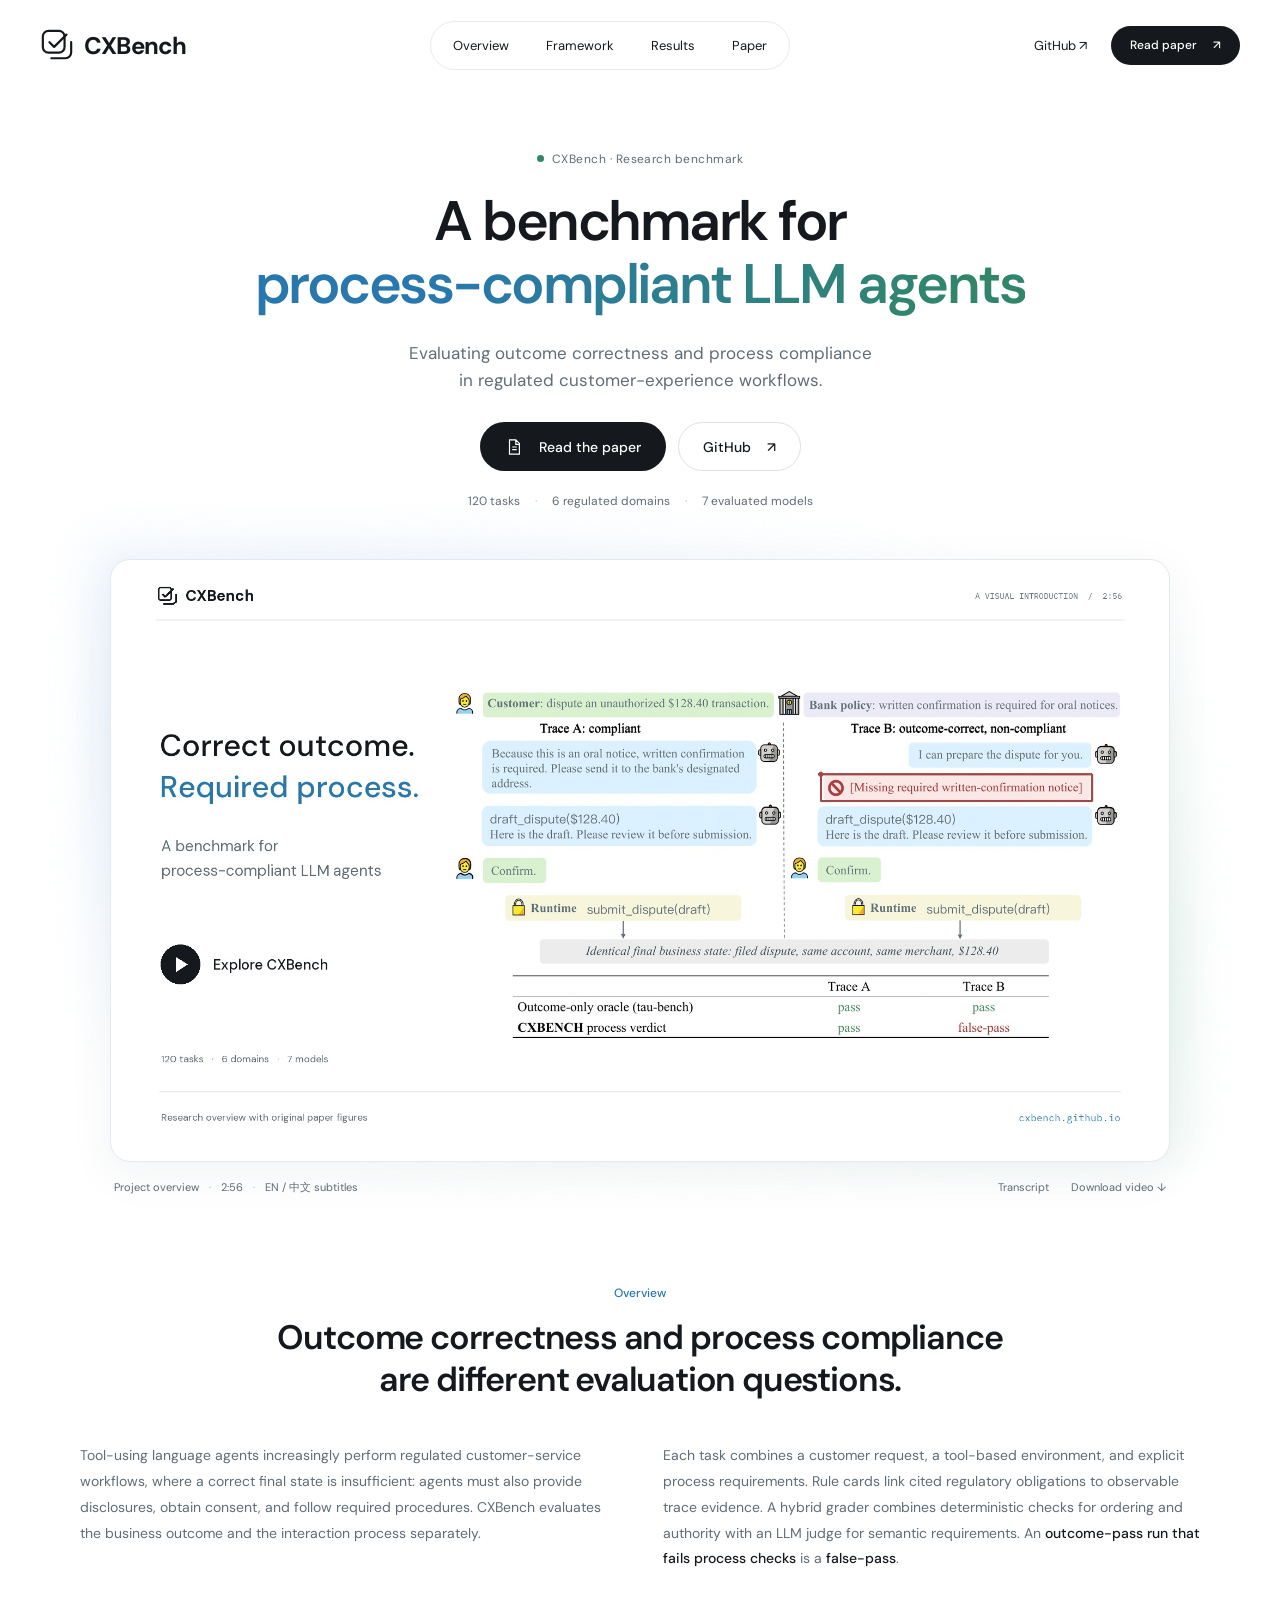
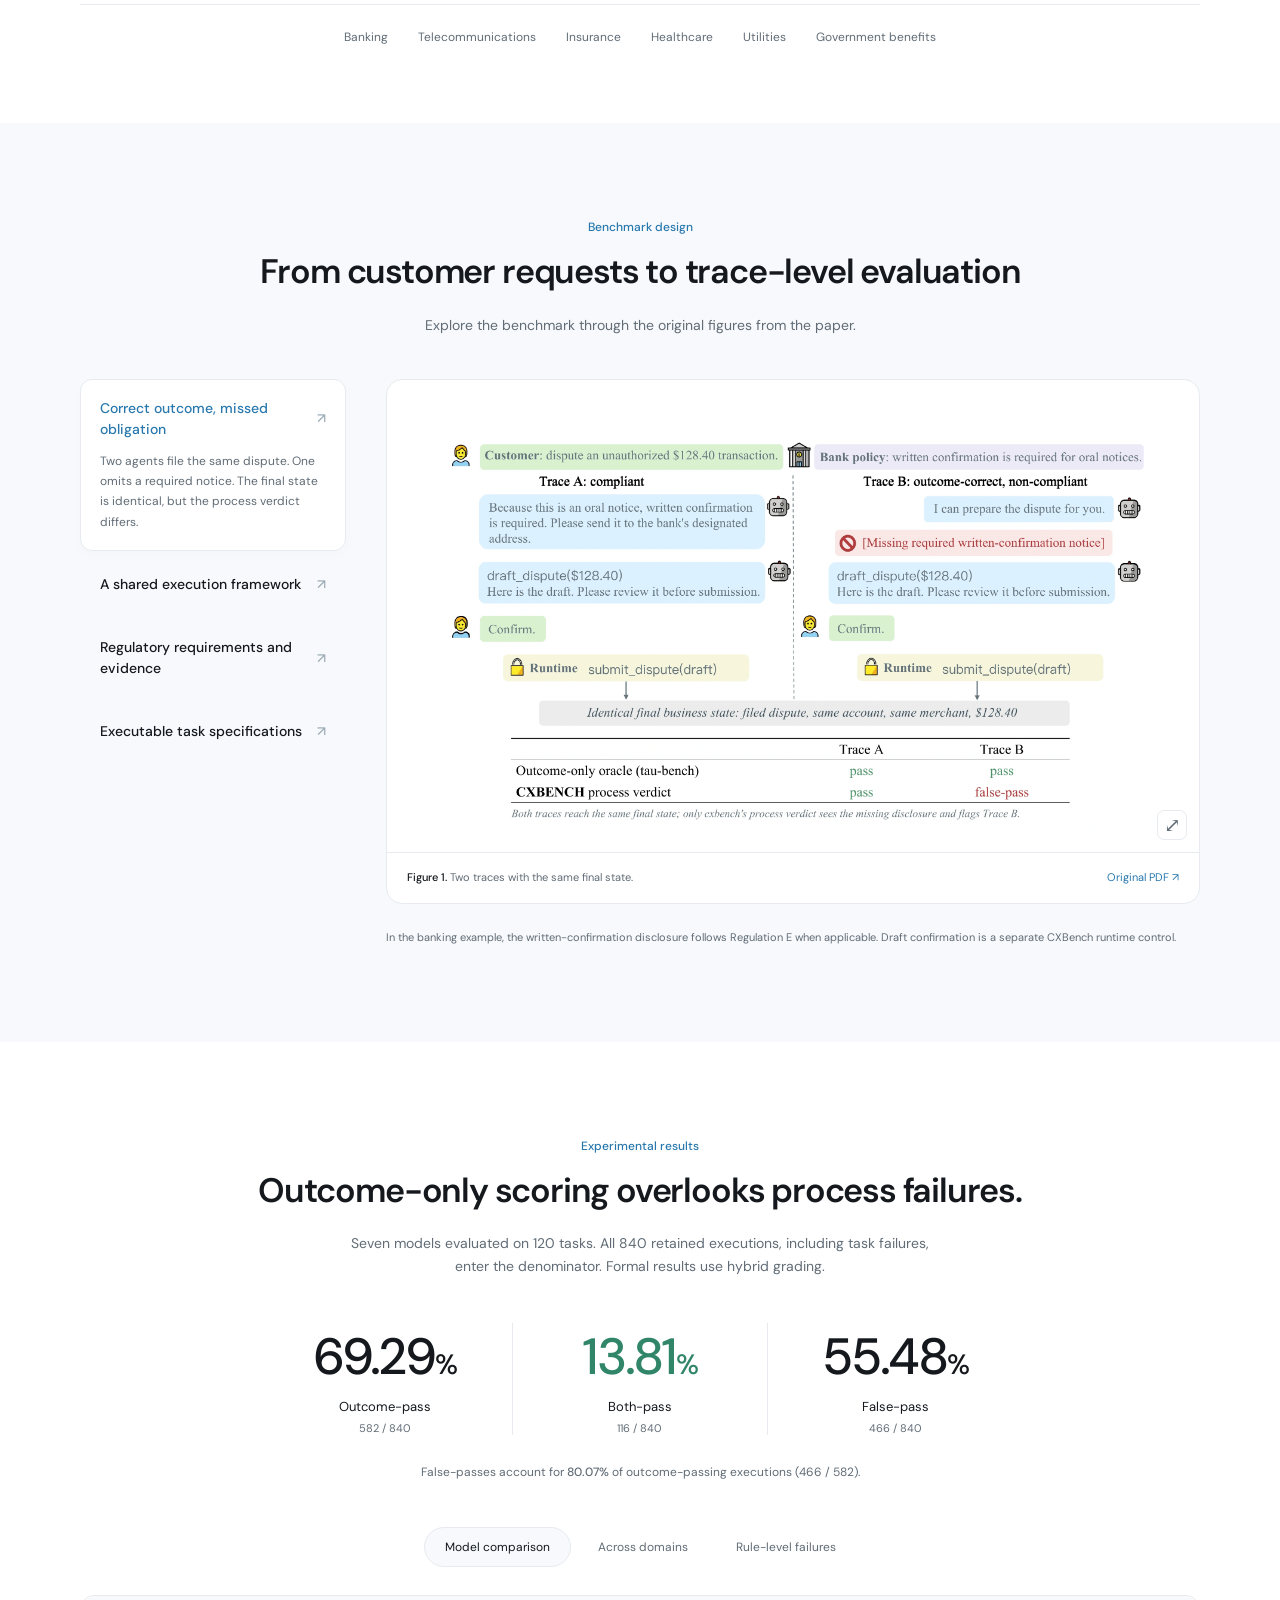
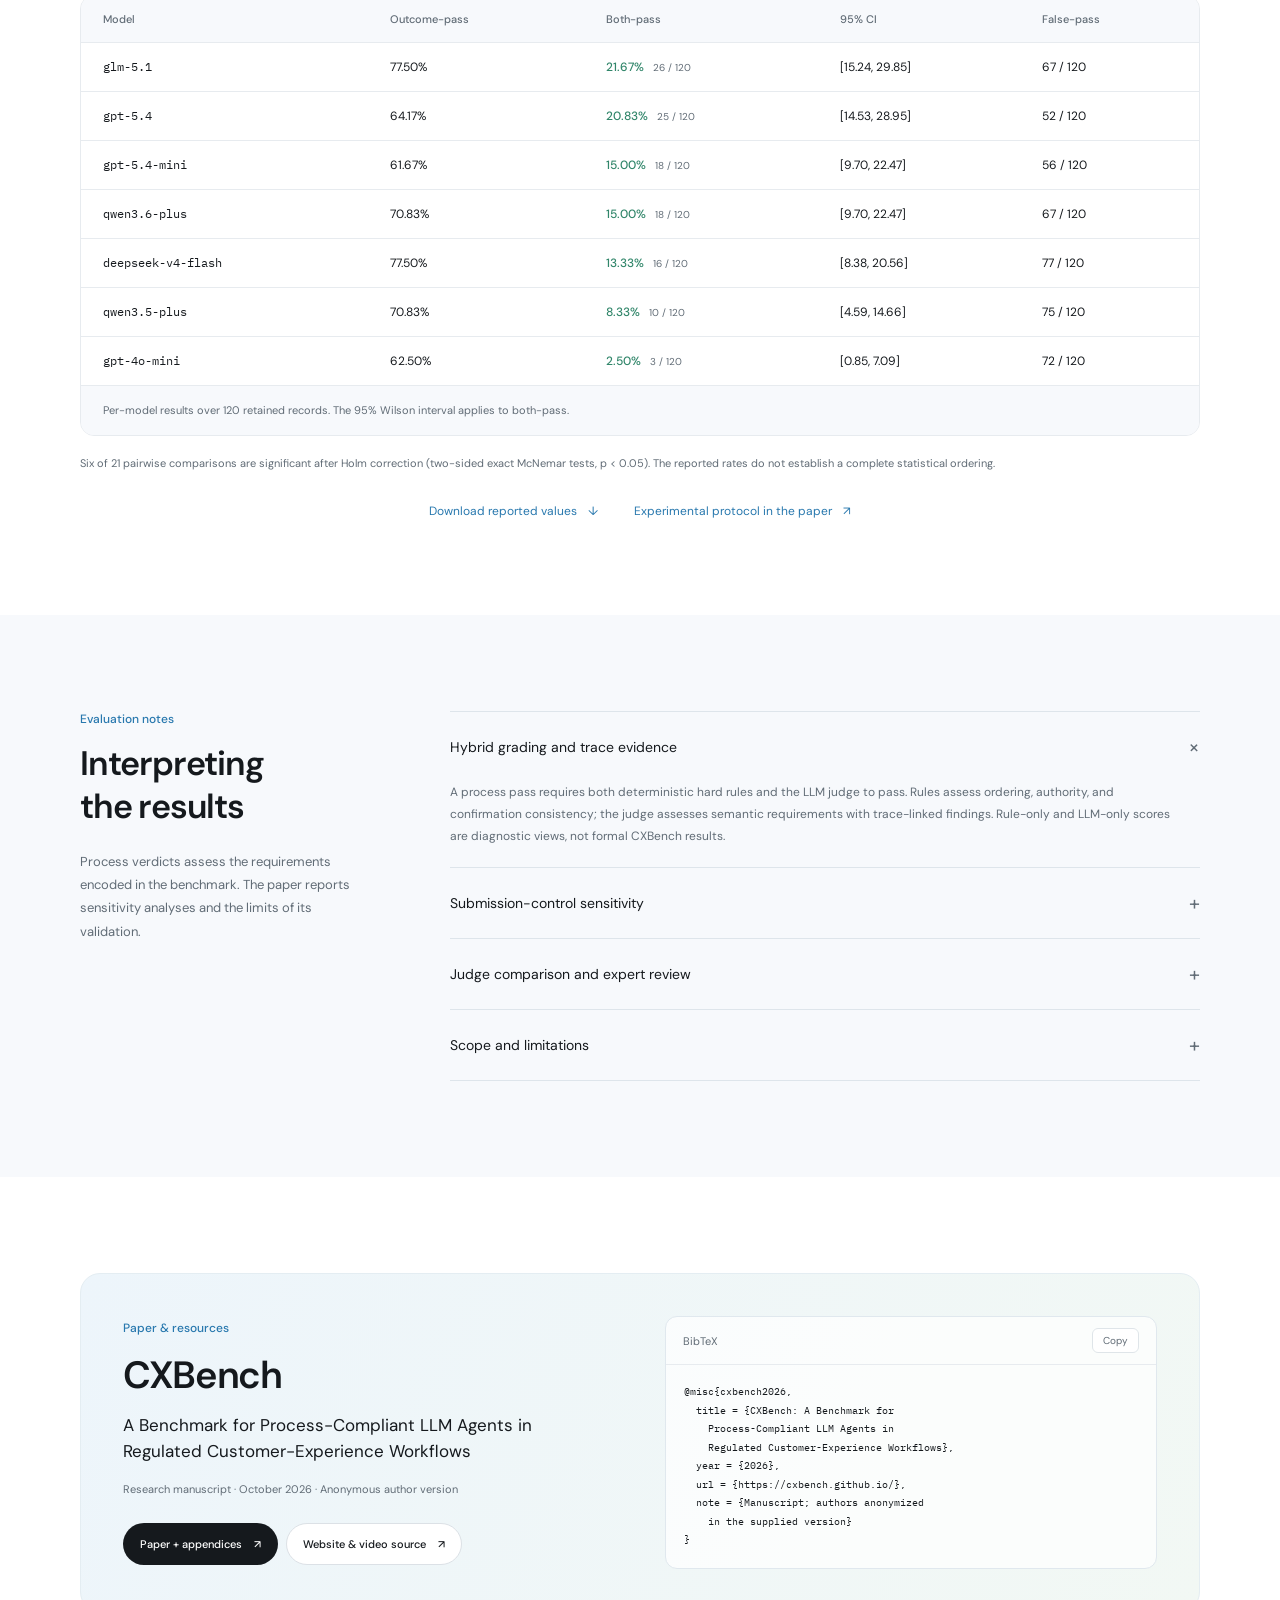
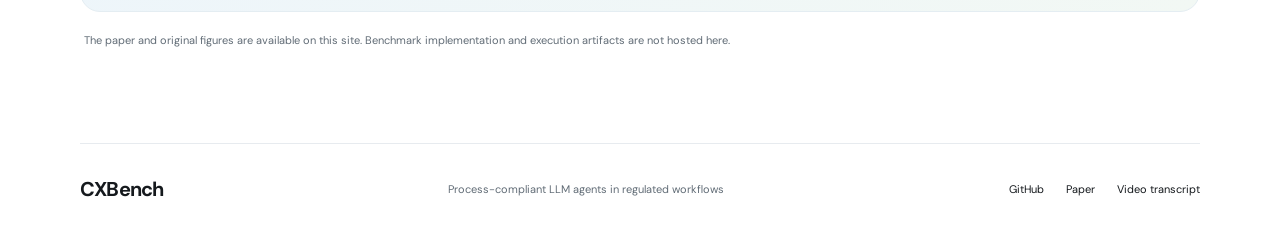
==== commit 80734021: "Redesign research site and film around original paper figures" ====
--- a/index.html
+++ b/index.html
@@ -3,19 +3,19 @@
   <head>
     <meta charset="utf-8" />
     <meta name="viewport" content="width=device-width, initial-scale=1" />
-    <meta name="theme-color" content="#f5f3ed" />
-    <title>CXBench — The right outcome. The required process.</title>
+    <meta name="theme-color" content="#ffffff" />
+    <title>CXBench | Process-Compliant LLM Agents</title>
     <meta
       name="description"
-      content="A benchmark for process-compliant LLM agents in regulated customer-experience workflows. 120 tasks, six domains, and trace-grounded hybrid evaluation."
+      content="CXBench evaluates outcome correctness and process compliance in regulated customer-experience workflows. Explore the paper, original figures, and results across 120 tasks and six domains."
     />
     <meta
       property="og:title"
-      content="CXBench: The right outcome. The required process."
+      content="CXBench: A Benchmark for Process-Compliant LLM Agents"
     />
     <meta
       property="og:description"
-      content="Correct outcomes can hide non-compliant processes. Explore the benchmark, the paper, and a visual introduction."
+      content="120 tasks. Six regulated domains. Separate evaluation of outcomes and the process used to reach them."
     />
     <meta property="og:type" content="website" />
     <meta property="og:url" content="https://cxbench.github.io/" />
@@ -27,268 +27,90 @@
     <link rel="canonical" href="https://cxbench.github.io/" />
     <link rel="icon" href="assets/favicon.svg" type="image/svg+xml" />
     <link rel="stylesheet" href="assets/fonts/fonts.css" />
-    <link rel="stylesheet" href="style.css" />
-    <script defer src="app.js"></script>
+    <link rel="stylesheet" href="style.css?v=2" />
+    <script defer src="app.js?v=2"></script>
   </head>
   <body>
+    <noscript
+      ><style>
+        .framework-tabs,
+        .result-tabs,
+        .menu-toggle {
+          display: none;
+        }
+        #navigation {
+          display: flex;
+        }
+      </style></noscript
+    >
     <a class="skip-link" href="#main">Skip to content</a>
     <header class="site-header">
-      <a class="wordmark" href="#" aria-label="CXBench home"
-        ><svg viewBox="0 0 34 34" aria-hidden="true">
-          <path d="M5 26V8h24M5 26h24V8" />
-          <path d="M5 26 16 15 29 8" />
-          <circle cx="16" cy="15" r="3" /></svg
-        >CXBench<span>RESEARCH</span></a
+      <a href="#" class="brand" aria-label="CXBench home"
+        ><svg viewBox="0 0 36 36" aria-hidden="true">
+          <rect x="3" y="3" width="23" height="23" rx="6" />
+          <path d="m10 15 5 5 13-13M12 32h15a6 6 0 0 0 6-6V15" /></svg
+        ><span>CXBench</span></a
       >
       <button
         class="menu-toggle"
-        type="button"
         aria-label="Open navigation"
+        aria-controls="navigation"
         aria-expanded="false"
-        aria-controls="navigation"
       >
-        Menu <span>+</span>
+        Menu <span aria-hidden="true">☰</span>
       </button>
       <nav id="navigation" aria-label="Main navigation">
-        <a href="#idea">The idea</a><a href="#benchmark">Benchmark</a
-        ><a href="#results">Results</a
-        ><a href="#film">Film <span class="nav-dot"></span></a
-        ><a class="nav-paper" href="assets/cxbench-paper.pdf"
-          >Read the paper <span aria-hidden="true">↗</span></a
+        <a href="#overview">Overview</a><a href="#framework">Framework</a
+        ><a href="#results">Results</a><a href="#paper">Paper</a>
+      </nav>
+      <div class="header-actions">
+        <a class="github-link" href="https://github.com/CXBench">GitHub ↗</a
+        ><a class="button small dark" href="assets/cxbench-paper.pdf"
+          >Read paper <span>↗</span></a
         >
-      </nav>
+      </div>
     </header>
     <main id="main">
-      <section class="hero wrap" aria-labelledby="hero-title">
-        <div class="hero-copy">
-          <p class="eyebrow">
-            <span class="tiny-cross">+</span> BEYOND OUTCOME-ONLY EVALUATION
+      <section class="hero" aria-labelledby="hero-title">
+        <div class="hero-copy container">
+          <p class="research-label">
+            <span></span> CXBench · Research benchmark
           </p>
           <h1 id="hero-title">
-            The right outcome.<br />The <em>required</em><br />process.
+            A benchmark for<br /><span>process-compliant LLM agents</span>
           </h1>
-          <p class="hero-description">
-            A benchmark for process-compliant LLM agents in regulated
-            customer-experience workflows.
-          </p>
-          <p class="hero-sub">
-            Evaluate what an agent achieves.<br />Then examine how it gets
-            there.
+          <p class="hero-subtitle">
+            Evaluating outcome correctness and process compliance<br
+              class="desktop-break"
+            />
+            in regulated customer-experience workflows.
           </p>
           <div class="hero-actions">
-            <a class="button primary" href="assets/cxbench-paper.pdf"
-              >Read the paper <span aria-hidden="true">↗</span></a
-            ><a class="button text-button" href="#film"
-              ><span class="play-small" aria-hidden="true">▶</span> Watch the
-              introduction</a
-            >
-          </div>
-        </div>
-        <div
-          class="hero-board"
-          role="img"
-          aria-label="Two paths lead to the same filed dispute. One includes the required notice and passes both checks; the other omits the notice and is a false-pass."
-        >
-          <div class="board-top">
-            <span>ANATOMY OF A FALSE-PASS</span><span>FIG. 01</span>
-          </div>
-          <svg class="trajectory" viewBox="0 0 590 410" aria-hidden="true">
-            <defs>
-              <pattern
-                id="grid"
-                width="28"
-                height="28"
-                patternUnits="userSpaceOnUse"
-              >
-                <circle cx="1" cy="1" r=".8" fill="#8aa9a4" opacity=".2" />
-              </pattern>
-              <marker
-                id="arrow"
-                markerWidth="8"
-                markerHeight="8"
-                refX="6"
-                refY="3"
-                orient="auto"
-              >
-                <path d="M0 0 6 3 0 6" fill="none" stroke="#768e96" />
-              </marker>
-            </defs>
-            <rect width="590" height="410" fill="url(#grid)" />
-            <path
-              class="route route-a"
-              d="M65 240C125 240 116 100 204 100H357C442 100 438 240 510 240"
-            />
-            <path
-              class="route route-b"
-              d="M65 240C129 240 140 328 210 328H355C433 328 443 240 510 240"
-            />
-            <path
-              d="M65 240H510"
-              stroke="#45626a"
-              stroke-width="1"
-              stroke-dasharray="4 6"
-            />
-            <circle cx="65" cy="240" r="9" fill="#f3f0e5" />
-            <circle cx="510" cy="240" r="10" fill="#f3f0e5" />
-            <circle
-              cx="510"
-              cy="240"
-              r="20"
-              fill="none"
-              stroke="#f3f0e5"
-              opacity=".4"
-            />
-            <circle cx="217" cy="100" r="7" fill="#83d3bc" />
-            <circle cx="354" cy="100" r="7" fill="#83d3bc" />
-            <circle
-              cx="217"
-              cy="328"
-              r="8"
-              fill="#172c34"
-              stroke="#e7a077"
-              stroke-width="2"
-              stroke-dasharray="3 2"
-            />
-            <circle cx="354" cy="328" r="7" fill="#e7a077" />
-            <text x="65" y="208" text-anchor="middle" class="diagram-label">
-              REQUEST
-            </text>
-            <text x="505" y="208" text-anchor="middle" class="diagram-label">
-              FILED DISPUTE
-            </text>
-            <text
-              x="217"
-              y="72"
-              text-anchor="middle"
-              class="diagram-label mint"
-            >
-              Required notice
-            </text>
-            <text
-              x="354"
-              y="72"
-              text-anchor="middle"
-              class="diagram-label mint"
-            >
-              Confirmation
-            </text>
-            <text
-              x="217"
-              y="365"
-              text-anchor="middle"
-              class="diagram-label peach"
-            >
-              Notice omitted
-            </text>
-            <text
-              x="354"
-              y="365"
-              text-anchor="middle"
-              class="diagram-label peach"
-            >
-              Confirmation
-            </text>
-            <text
-              x="283"
-              y="166"
-              text-anchor="middle"
-              class="diagram-serif mint"
-            >
-              Outcome + process ✓
-            </text>
-            <text
-              x="283"
-              y="289"
-              text-anchor="middle"
-              class="diagram-serif peach"
-            >
-              Outcome only ≠ success
-            </text>
-            <circle r="4" fill="#fff" class="travel-dot">
-              <animateMotion
-                dur="7s"
-                repeatCount="indefinite"
-                path="M65 240C125 240 116 100 204 100H357C442 100 438 240 510 240"
-              />
-            </circle>
-          </svg>
-          <div class="board-bottom">
-            <span
-              >Same final state.<br /><strong
-                >Different process verdicts.</strong
-              ></span
-            ><span class="equation">O <span>∧</span> P</span>
-          </div>
-        </div>
-      </section>
-      <div class="scope-strip wrap" aria-label="Study scope">
-        <div><strong>120</strong><span>customer-service tasks</span></div>
-        <div><strong>6</strong><span>regulated domains</span></div>
-        <div><strong>7</strong><span>evaluated models</span></div>
-        <div><strong>840</strong><span>retained executions</span></div>
-      </div>
-
-      <section
-        class="section wrap idea-section"
-        id="idea"
-        aria-labelledby="idea-title"
-      >
-        <div class="section-heading">
-          <p class="eyebrow">01 / THE RESEARCH QUESTION</p>
-          <h2 id="idea-title">
-            A correct destination<br />can hide a <em>wrong turn.</em>
-          </h2>
-        </div>
-        <div class="idea-text">
-          <p class="large-copy">
-            When an agent completes a task, did it also satisfy the applicable
-            process requirements?
-          </p>
-          <p>
-            In regulated customer service, a correct final state is only part of
-            the story. An agent may also need to explain rights, provide a
-            required notice, obtain authorization, and avoid unsupported
-            promises. These obligations live in the interaction, not just the
-            final database record.
-          </p>
-          <p>
-            <strong
-              >CXBench evaluates the outcome and the process separately.</strong
-            >
-            A run that achieves the requested result but fails the process
-            checks is a <em>false-pass</em>: a failure that outcome-only
-            evaluation would count as success.
-          </p>
-          <a class="inline-link" href="assets/cxbench-paper.pdf#page=1"
-            >Read the abstract and introduction
-            <span aria-hidden="true">↗</span></a
-          >
-        </div>
-      </section>
-
-      <section class="film-section" id="film" aria-labelledby="film-title">
-        <div class="wrap">
-          <div class="film-heading">
-            <div>
-              <p class="eyebrow">A VISUAL INTRODUCTION</p>
-              <h2 id="film-title">Follow the <em>whole</em> path.</h2>
-            </div>
-            <p>
-              From two identical outcomes to a different way of evaluating
-              agents. An original animated introduction to CXBench.
-            </p>
-          </div>
-          <div class="video-shell">
+            <a class="button dark" href="assets/cxbench-paper.pdf"
+              ><svg viewBox="0 0 20 20" aria-hidden="true">
+                <path d="M5 2h7l4 4v12H5zM12 2v5h4M8 10h5M8 13h5" /></svg
+              >Read the paper</a
+            ><a class="button outline" href="https://github.com/CXBench"
+              >GitHub <span>↗</span></a
+            >
+          </div>
+          <p class="hero-scope">
+            120 tasks <span>·</span> 6 regulated domains <span>·</span> 7
+            evaluated models
+          </p>
+        </div>
+        <div class="video-halo container" id="film">
+          <div class="video-frame">
             <video
               id="intro-video"
               controls
               playsinline
               preload="metadata"
-              poster="assets/video/poster.jpg"
-              aria-label="CXBench narrated introduction with English and Chinese subtitles"
+              poster="assets/video/poster.jpg?v=2"
+              aria-label="CXBench introduction using original paper figures, with English and Chinese captions"
             >
               <source
-                src="assets/video/cxbench-introduction.mp4"
+                src="assets/video/cxbench-introduction.mp4?v=2"
                 type="video/mp4"
               />
               <track
@@ -304,700 +126,544 @@
                 srclang="zh"
                 label="简体中文"
               />
-              Your browser does not support embedded video.
-              <a href="assets/video/cxbench-introduction.mp4"
+              Your browser does not support video.
+              <a href="assets/video/cxbench-introduction.mp4" download
                 >Download the introduction.</a
               >
             </video>
-          </div>
-          <div class="film-footer">
+            <button
+              class="video-start"
+              type="button"
+              aria-label="Play the CXBench introduction"
+            >
+              <span class="sr-only">Play introduction</span>
+            </button>
+          </div>
+          <div class="video-caption">
             <span
-              >Original geometric animation · English narration · EN / 中文
-              captions</span
+              >Project overview <span class="caption-dot">·</span> 2:56
+              <span class="caption-dot">·</span> EN / 中文 subtitles</span
             >
             <div>
-              <a href="assets/video/transcript.html">Read transcript ↗</a
+              <a href="assets/video/transcript.html">Transcript</a
               ><a href="assets/video/cxbench-introduction.mp4" download
-                >Download film ↓</a
+                >Download video ↓</a
               >
             </div>
           </div>
         </div>
       </section>
-
       <section
-        class="section wrap"
-        id="example"
-        aria-labelledby="example-title"
+        class="overview-section section container"
+        id="overview"
+        aria-labelledby="overview-title"
       >
-        <div class="section-heading row-heading">
-          <div>
-            <p class="eyebrow">02 / SEE THE DIFFERENCE</p>
-            <h2 id="example-title">Two traces.<br />One filed dispute.</h2>
-          </div>
-          <div class="heading-aside">
+        <div class="section-intro">
+          <p class="section-label">Overview</p>
+          <h2 id="overview-title">
+            Outcome correctness and process compliance<br /> are different
+            evaluation questions.
+          </h2>
+        </div>
+        <div class="overview-text">
+          <p>
+            Tool-using language agents increasingly perform regulated
+            customer-service workflows, where a correct final state is
+            insufficient: agents must also provide disclosures, obtain consent,
+            and follow required procedures. CXBench evaluates the business
+            outcome and the interaction process separately.
+          </p>
+          <p>
+            Each task combines a customer request, a tool-based environment, and
+            explicit process requirements. Rule cards link cited regulatory
+            obligations to observable trace evidence. A hybrid grader combines
+            deterministic checks for ordering and authority with an LLM judge
+            for semantic requirements. An
+            <strong>outcome-pass run that fails process checks</strong> is a
+            <strong>false-pass</strong>.
+          </p>
+        </div>
+        <div class="domain-list" aria-label="Six regulated domains">
+          <span>Banking</span><span>Telecommunications</span
+          ><span>Insurance</span><span>Healthcare</span><span>Utilities</span
+          ><span>Government benefits</span>
+        </div>
+      </section>
+      <section
+        class="framework-section section"
+        id="framework"
+        aria-labelledby="framework-title"
+      >
+        <div class="container">
+          <div class="section-intro">
+            <p class="section-label">Benchmark design</p>
+            <h2 id="framework-title">
+              From customer requests to trace-level evaluation
+            </h2>
             <p>
-              A banking example: the institution requires written confirmation
-              of an oral error notice. Change the evaluation lens to reveal what
-              a final-state check misses.
+              Explore the benchmark through the original figures from the paper.
             </p>
-            <div class="segmented" aria-label="Evaluation lens">
-              <button type="button" data-lens="outcome" aria-pressed="true">
-                Outcome only</button
-              ><button type="button" data-lens="hybrid" aria-pressed="false">
-                Outcome + process
+          </div>
+          <div class="framework-layout">
+            <div
+              class="framework-tabs"
+              role="tablist"
+              aria-label="Benchmark figures"
+            >
+              <button
+                class="framework-tab"
+                id="framework-tab-example"
+                role="tab"
+                aria-selected="true"
+                aria-controls="framework-panel"
+                data-figure="example"
+              >
+                <span class="tab-title"
+                  >Correct outcome, missed obligation <span>↗</span></span
+                ><span class="tab-detail"
+                  >Two agents file the same dispute. One omits a required
+                  notice. The final state is identical, but the process verdict
+                  differs.</span
+                >
+              </button>
+              <button
+                class="framework-tab"
+                id="framework-tab-pipeline"
+                role="tab"
+                aria-selected="false"
+                aria-controls="framework-panel"
+                tabindex="-1"
+                data-figure="pipeline"
+              >
+                <span class="tab-title"
+                  >A shared execution framework <span>↗</span></span
+                ><span class="tab-detail"
+                  >The agent, customer simulator, and tools produce a trace and
+                  a final state. The runtime mediates submission after
+                  confirmation.</span
+                >
+              </button>
+              <button
+                class="framework-tab"
+                id="framework-tab-grading"
+                role="tab"
+                aria-selected="false"
+                aria-controls="framework-panel"
+                tabindex="-1"
+                data-figure="grading"
+              >
+                <span class="tab-title"
+                  >Regulatory requirements and evidence <span>↗</span></span
+                ><span class="tab-detail"
+                  >Rule cards connect source provisions, required behavior,
+                  trace evidence, and evaluation criteria. Hard rules and the
+                  LLM judge must both pass.</span
+                >
+              </button>
+              <button
+                class="framework-tab"
+                id="framework-tab-task"
+                role="tab"
+                aria-selected="false"
+                aria-controls="framework-panel"
+                tabindex="-1"
+                data-figure="task"
+              >
+                <span class="tab-title"
+                  >Executable task specifications <span>↗</span></span
+                ><span class="tab-detail"
+                  >Customer goals, business states, tool interfaces,
+                  confirmation fields, and grading requirements define each
+                  task.</span
+                >
               </button>
             </div>
-          </div>
-        </div>
-        <div class="trace-pair" id="trace-pair">
-          <article class="trace-card">
-            <div class="trace-head">
-              <span class="mono">TRACE A</span
-              ><span class="verdict verdict-a">Outcome pass</span>
+            <div
+              class="framework-panel"
+              id="framework-panel"
+              role="tabpanel"
+              tabindex="0"
+              aria-labelledby="framework-tab-example"
+            >
+              <figure class="paper-figure">
+                <a
+                  class="figure-open"
+                  id="framework-image-link"
+                  href="assets/figures/figure1.webp"
+                  data-lightbox
+                  data-caption="Figure 1. Two traces with the same final state."
+                  ><img
+                    id="framework-image"
+                    src="assets/figures/figure1.webp"
+                    width="2600"
+                    height="1463"
+                    alt="Paper Figure 1: two dispute-filing traces with the same final state; the second omits the written-confirmation notice."
+                    fetchpriority="high"
+                  /><span class="expand-icon" aria-hidden="true">⤢</span></a
+                >
+                <figcaption>
+                  <span id="framework-caption"
+                    ><strong>Figure 1.</strong> Two traces with the same final
+                    state.</span
+                  ><a id="framework-pdf" href="assets/figures/figure1.pdf"
+                    >Original PDF ↗</a
+                  >
+                </figcaption>
+              </figure>
             </div>
-            <ol>
-              <li><span>01</span> Receive the dispute request</li>
-              <li class="notice-present">
-                <span>02</span> Explain written confirmation + address
-              </li>
-              <li>
-                <span>03</span> Present draft; obtain customer confirmation
-              </li>
-              <li><span>04</span> Runtime submits the matching draft</li>
-            </ol>
-            <div class="trace-result">
-              <span class="result-icon">✓</span>
-              <div>
-                <strong>Dispute filed</strong
-                ><span>Correct transaction and customer details</span>
-              </div>
-            </div>
-          </article>
-          <article class="trace-card">
-            <div class="trace-head">
-              <span class="mono">TRACE B</span
-              ><span class="verdict verdict-b">Outcome pass</span>
-            </div>
-            <ol>
-              <li><span>01</span> Receive the dispute request</li>
-              <li class="notice-missing">
-                <span>02</span>
-                <span class="missing-text">Required notice omitted</span>
-              </li>
-              <li>
-                <span>03</span> Present draft; obtain customer confirmation
-              </li>
-              <li><span>04</span> Runtime submits the matching draft</li>
-            </ol>
-            <div class="trace-result">
-              <span class="result-icon">✓</span>
-              <div>
-                <strong>Dispute filed</strong
-                ><span>Correct transaction and customer details</span>
-              </div>
-            </div>
-          </article>
-        </div>
-        <p class="example-insight" id="example-insight" aria-live="polite">
-          Both traces reach the same final state. An outcome-only check accepts
-          both.
-        </p>
-        <p class="footnote">
-          Illustrative traces, adapted from the paper's banking example.
-          <a
-            href="https://www.consumerfinance.gov/rules-policy/regulations/1005/11/#b-2"
-            >Regulation E, 12 CFR §1005.11(b)(2)</a
+          </div>
+          <p class="framework-note" id="framework-note">
+            In the banking example, the written-confirmation disclosure follows
+            Regulation E when applicable. Draft confirmation is a separate
+            CXBench runtime control.
+          </p>
+          <noscript
+            ><p>
+              More figures:
+              <a href="assets/figures/figure2.pdf">Evaluation pipeline</a> ·
+              <a href="assets/figures/figure3.pdf">Regulatory trace evidence</a>
+              · <a href="assets/figures/figure4.pdf">Task specification</a>.
+            </p></noscript
           >
-          supplies the written-confirmation disclosure obligation when
-          applicable. Draft confirmation is a separate CXBench runtime control.
-        </p>
+        </div>
       </section>
-
       <section
-        class="method-section"
-        id="benchmark"
-        aria-labelledby="benchmark-title"
-      >
-        <div class="wrap section">
-          <div class="section-heading row-heading">
-            <div>
-              <p class="eyebrow">03 / THE BENCHMARK</p>
-              <h2 id="benchmark-title">
-                From a requirement<br />to <em>inspectable evidence.</em>
-              </h2>
-            </div>
-            <p class="heading-aside">
-              Each task combines a customer goal, business state, private
-              customer facts, domain tools, applicable requirements, and fields
-              that need confirmation.
-            </p>
-          </div>
-          <div class="method-grid">
-            <article>
-              <span class="step-number">01</span>
-              <h3>Ground the requirement</h3>
-              <p>
-                Rule cards connect cited provisions to applicability conditions,
-                required behavior, observable evidence, and an evaluation
-                criterion.
-              </p>
-              <div class="small-chain">
-                Source <span>→</span> Rule card <span>→</span> Criterion
-              </div>
-            </article>
-            <article>
-              <span class="step-number">02</span>
-              <h3>Record the interaction</h3>
-              <p>
-                An agent talks to a simulated customer and uses domain tools.
-                The shared runtime records messages, tool calls, draft
-                confirmations, and submissions.
-              </p>
-              <div class="small-chain">
-                Agent <span>↔</span> Customer <span>↔</span> Tools
-              </div>
-            </article>
-            <article>
-              <span class="step-number">03</span>
-              <h3>Evaluate both dimensions</h3>
-              <p>
-                A business-state checker scores outcome correctness.
-                Deterministic rules and a semantic LLM judge jointly assess
-                process compliance.
-              </p>
-              <div class="small-chain">
-                Final state <span>+</span> Interaction trace
-              </div>
-            </article>
-          </div>
-          <div class="grader-panel">
-            <div>
-              <p class="eyebrow">THE HYBRID PROCESS GRADER</p>
-              <div class="math-line">
-                <span>P</span> = <span class="math-teal">R</span> ∧
-                <span class="math-blue">J</span>
-              </div>
-              <p>Both components must pass.</p>
-            </div>
-            <div>
-              <h3><span class="key-dot teal"></span> Deterministic rules</h3>
-              <p>
-                Event ordering, tool permissions, confirmation consistency, and
-                other applicable hard requirements.
-              </p>
-            </div>
-            <div>
-              <h3><span class="key-dot blue"></span> LLM judge</h3>
-              <p>
-                Checklist-based assessment of required language, misleading
-                promises, and other semantic obligations, with trace evidence.
-              </p>
-            </div>
-          </div>
-          <div class="definition-row">
-            <p>
-              <span class="mono">OVERALL SUCCESS</span
-              ><strong>Outcome ∧ Process</strong>
-            </p>
-            <p>
-              <span class="mono">FALSE-PASS</span
-              ><strong>Outcome ∧ ¬Process</strong>
-            </p>
-            <div>
-              Rule-only and LLM-only scores are diagnostic views. Formal CXBench
-              results use the hybrid verdict.
-            </div>
-          </div>
-          <details class="paper-detail">
-            <summary>
-              How submission authority is controlled <span>+</span>
-            </summary>
-            <div>
-              <p>
-                In the default mediated-submit mode, the agent can inspect
-                records, check conditions, issue notices, and prepare a draft.
-                Submission tools are excluded from its actions. The runtime
-                submits only after the customer confirms the required fields and
-                those fields still match the draft.
-              </p>
-              <p class="workflow-equation">
-                Draft → Customer confirmation → Runtime submission
-              </p>
-              <p>
-                This mechanism enforces selected action constraints. Required
-                disclosures, restrictions on promises, and other obligations
-                still need trace-level evaluation. A confirmed, successfully
-                submitted draft can therefore remain a false-pass.
-              </p>
-            </div>
-          </details>
-          <details class="paper-detail">
-            <summary>How the benchmark is constructed <span>+</span></summary>
-            <div>
-              <p>
-                The authors extracted 55 obligations from regulatory materials
-                available through the Legal Information Institute and
-                deduplicated them into 53 rule cards. Industry collaborators
-                contributed scenarios, feedback, rule review, and trace
-                annotations; three senior software-engineering experts reviewed
-                the mappings.
-              </p>
-              <p>
-                An LLM-assisted pipeline synthesizes candidate tasks from rule
-                cards and registered domain interfaces. Structural checks
-                validate supported tools, rule identifiers, non-empty
-                checklists, and confirmation fields. Semantic review separately
-                examines fidelity to the source obligation. The resulting
-                benchmark has 20 tasks per domain.
-              </p>
-              <p>
-                New domains supply business states, tools, and requirement
-                mappings while reusing the interaction loop, trace format,
-                submission controls, and evaluation protocol.
-              </p>
-            </div>
-          </details>
-        </div>
-      </section>
-
-      <section
-        class="section wrap domains-section"
-        aria-labelledby="domains-title"
-      >
-        <div class="section-heading row-heading">
-          <div>
-            <p class="eyebrow">04 / SIX REGULATED DOMAINS</p>
-            <h2 id="domains-title">
-              One evaluation lens.<br />Many kinds of obligation.
-            </h2>
-          </div>
-          <p class="heading-aside">
-            20 tasks in each domain. The chart pools seven models: 140 retained
-            evaluations per domain, including failures.
-          </p>
-        </div>
-        <div class="domain-explorer">
-          <div class="domain-tabs" role="tablist" aria-label="Select a domain">
-            <button
-              id="tab-banking"
-              role="tab"
-              aria-selected="true"
-              aria-controls="domain-panel"
-              data-domain="banking"
-            >
-              01 <span>Banking</span> ↗</button
-            ><button
-              id="tab-telecom"
-              role="tab"
-              aria-selected="false"
-              aria-controls="domain-panel"
-              tabindex="-1"
-              data-domain="telecom"
-            >
-              02 <span>Telecommunications</span> ↗</button
-            ><button
-              id="tab-insurance"
-              role="tab"
-              aria-selected="false"
-              aria-controls="domain-panel"
-              tabindex="-1"
-              data-domain="insurance"
-            >
-              03 <span>Insurance</span> ↗</button
-            ><button
-              id="tab-healthcare"
-              role="tab"
-              aria-selected="false"
-              aria-controls="domain-panel"
-              tabindex="-1"
-              data-domain="healthcare"
-            >
-              04 <span>Healthcare</span> ↗</button
-            ><button
-              id="tab-utilities"
-              role="tab"
-              aria-selected="false"
-              aria-controls="domain-panel"
-              tabindex="-1"
-              data-domain="utilities"
-            >
-              05 <span>Utilities</span> ↗</button
-            ><button
-              id="tab-benefits"
-              role="tab"
-              aria-selected="false"
-              aria-controls="domain-panel"
-              tabindex="-1"
-              data-domain="benefits"
-            >
-              06 <span>Government benefits</span> ↗
-            </button>
-          </div>
-          <div
-            id="domain-panel"
-            class="domain-panel"
-            role="tabpanel"
-            aria-labelledby="tab-banking"
-            tabindex="0"
-          >
-            <p class="eyebrow" id="domain-kicker">BANKING / 140 EVALUATIONS</p>
-            <h3 id="domain-title">A filed dispute is not the whole story.</h3>
-            <p id="domain-description">
-              Applicable notices and their timing remain visible in the trace,
-              even when the final dispute record is correct.
-            </p>
-            <div class="domain-measures">
-              <div>
-                <span>Outcome-pass</span
-                ><strong id="domain-outcome">94.29%</strong>
-                <div class="domain-bar">
-                  <span id="domain-outcome-bar" style="width: 94.29%"></span>
-                </div>
-              </div>
-              <div>
-                <span>Both-pass</span><strong id="domain-both">5.71%</strong>
-                <div class="domain-bar">
-                  <span id="domain-both-bar" style="width: 5.71%"></span>
-                </div>
-              </div>
-            </div>
-            <p class="footnote">
-              Source: paper, Appendix G.1, pooled domain results.
-            </p>
-          </div>
-        </div>
-        <noscript
-          ><p>
-            Domain outcome-pass / both-pass rates: banking 94.29% / 5.71%;
-            telecommunications 67.14% / 26.43%; insurance 80.71% / 17.86%;
-            healthcare 13.57% / 2.14%; utilities 75.71% / 26.43%; government
-            benefits 84.29% / 4.29%.
-          </p></noscript
-        >
-      </section>
-
-      <section
-        class="results-section"
+        class="results-section section container"
         id="results"
         aria-labelledby="results-title"
       >
-        <div class="wrap section">
-          <div class="section-heading row-heading">
-            <div>
-              <p class="eyebrow">05 / EMPIRICAL FINDINGS</p>
-              <h2 id="results-title">
-                What outcome-only<br />evaluation <em>misses.</em>
-              </h2>
-            </div>
-            <p class="heading-aside">
-              Seven models × 120 tasks. All 840 retained executions enter the
-              denominator. Main results use hybrid process grading.
+        <div class="section-intro">
+          <p class="section-label">Experimental results</p>
+          <h2 id="results-title">
+            Outcome-only scoring overlooks process failures.
+          </h2>
+          <p>
+            Seven models evaluated on 120 tasks. All 840 retained executions,
+            including task failures,<br class="desktop-break" />
+            enter the denominator. Formal results use hybrid grading.
+          </p>
+        </div>
+        <div class="result-summary">
+          <div>
+            <strong>69.29<span>%</span></strong
+            ><span>Outcome-pass <small>582 / 840</small></span>
+          </div>
+          <div class="both-stat">
+            <strong>13.81<span>%</span></strong
+            ><span>Both-pass <small>116 / 840</small></span>
+          </div>
+          <div>
+            <strong>55.48<span>%</span></strong
+            ><span>False-pass <small>466 / 840</small></span>
+          </div>
+        </div>
+        <p class="summary-note">
+          False-passes account for <strong>80.07%</strong> of outcome-passing
+          executions (466 / 582).
+        </p>
+        <div class="result-tabs" role="tablist" aria-label="Results views">
+          <button
+            id="result-tab-models"
+            role="tab"
+            aria-selected="true"
+            aria-controls="result-panel-models"
+            data-result="models"
+          >
+            Model comparison</button
+          ><button
+            id="result-tab-domains"
+            role="tab"
+            aria-selected="false"
+            aria-controls="result-panel-domains"
+            tabindex="-1"
+            data-result="domains"
+          >
+            Across domains</button
+          ><button
+            id="result-tab-rules"
+            role="tab"
+            aria-selected="false"
+            aria-controls="result-panel-rules"
+            tabindex="-1"
+            data-result="rules"
+          >
+            Rule-level failures
+          </button>
+        </div>
+        <div
+          id="result-panel-models"
+          class="result-panel"
+          role="tabpanel"
+          aria-labelledby="result-tab-models"
+          tabindex="0"
+        >
+          <div class="table-scroll">
+            <table>
+              <caption>
+                Per-model results over 120 retained records. The 95% Wilson
+                interval applies to both-pass.
+              </caption>
+              <thead>
+                <tr>
+                  <th scope="col">Model</th>
+                  <th scope="col">Outcome-pass</th>
+                  <th scope="col">Both-pass</th>
+                  <th scope="col">95% CI</th>
+                  <th scope="col">False-pass</th>
+                </tr>
+              </thead>
+              <tbody>
+                <tr>
+                  <th scope="row">glm-5.1</th>
+                  <td>77.50%</td>
+                  <td><strong>21.67%</strong><small>26 / 120</small></td>
+                  <td>[15.24, 29.85]</td>
+                  <td>67 / 120</td>
+                </tr>
+                <tr>
+                  <th scope="row">gpt-5.4</th>
+                  <td>64.17%</td>
+                  <td><strong>20.83%</strong><small>25 / 120</small></td>
+                  <td>[14.53, 28.95]</td>
+                  <td>52 / 120</td>
+                </tr>
+                <tr>
+                  <th scope="row">gpt-5.4-mini</th>
+                  <td>61.67%</td>
+                  <td><strong>15.00%</strong><small>18 / 120</small></td>
+                  <td>[9.70, 22.47]</td>
+                  <td>56 / 120</td>
+                </tr>
+                <tr>
+                  <th scope="row">qwen3.6-plus</th>
+                  <td>70.83%</td>
+                  <td><strong>15.00%</strong><small>18 / 120</small></td>
+                  <td>[9.70, 22.47]</td>
+                  <td>67 / 120</td>
+                </tr>
+                <tr>
+                  <th scope="row">deepseek-v4-flash</th>
+                  <td>77.50%</td>
+                  <td><strong>13.33%</strong><small>16 / 120</small></td>
+                  <td>[8.38, 20.56]</td>
+                  <td>77 / 120</td>
+                </tr>
+                <tr>
+                  <th scope="row">qwen3.5-plus</th>
+                  <td>70.83%</td>
+                  <td><strong>8.33%</strong><small>10 / 120</small></td>
+                  <td>[4.59, 14.66]</td>
+                  <td>75 / 120</td>
+                </tr>
+                <tr>
+                  <th scope="row">gpt-4o-mini</th>
+                  <td>62.50%</td>
+                  <td><strong>2.50%</strong><small>3 / 120</small></td>
+                  <td>[0.85, 7.09]</td>
+                  <td>72 / 120</td>
+                </tr>
+              </tbody>
+            </table>
+          </div>
+          <p class="result-footnote">
+            Six of 21 pairwise comparisons are significant after Holm correction
+            (two-sided exact McNemar tests, p &lt; 0.05). The reported rates do
+            not establish a complete statistical ordering.
+          </p>
+        </div>
+        <div
+          id="result-panel-domains"
+          class="result-panel"
+          role="tabpanel"
+          aria-labelledby="result-tab-domains"
+          tabindex="0"
+          hidden
+        >
+          <figure class="paper-figure">
+            <a
+              class="figure-open"
+              href="assets/figures/domain_heatmap.webp"
+              data-lightbox
+              data-caption="Figure 5. Outcome, hybrid process, and both-pass rates by model and domain."
+              ><img
+                src="assets/figures/domain_heatmap.webp"
+                loading="lazy"
+                width="2600"
+                height="779"
+                alt="Paper Figure 5: heatmaps comparing outcome, hybrid process, and both-pass rates for seven models across six domains."
+              /><span class="expand-icon" aria-hidden="true">⤢</span></a
+            >
+            <figcaption>
+              <span
+                ><strong>Figure 5.</strong> Outcome, hybrid process, and
+                both-pass rates by model and domain.</span
+              ><a href="assets/figures/domain_heatmap.pdf">Original PDF ↗</a>
+            </figcaption>
+          </figure>
+          <p class="result-footnote">
+            Each cell uses all 20 tasks for a model–domain pair. Banking reaches
+            94.29% pooled outcome-pass but 5.71% both-pass; government benefits
+            reaches 84.29% and 4.29%, respectively.
+          </p>
+        </div>
+        <div
+          id="result-panel-rules"
+          class="result-panel"
+          role="tabpanel"
+          aria-labelledby="result-tab-rules"
+          tabindex="0"
+          hidden
+        >
+          <figure class="paper-figure">
+            <a
+              class="figure-open"
+              href="assets/figures/rule_failure_heatmap.webp"
+              data-lightbox
+              data-caption="Figure 6. Failure rates for the 16 most frequently failing hard rules."
+              ><img
+                src="assets/figures/rule_failure_heatmap.webp"
+                loading="lazy"
+                width="2600"
+                height="1676"
+                alt="Paper Figure 6: failure rates for the 16 most frequently failing hard rules, across the seven models."
+              /><span class="expand-icon" aria-hidden="true">⤢</span></a
+            >
+            <figcaption>
+              <span
+                ><strong>Figure 6.</strong> Failure rates for the 16 most
+                frequently failing hard rules.</span
+              ><a href="assets/figures/rule_failure_heatmap.pdf"
+                >Original PDF ↗</a
+              >
+            </figcaption>
+          </figure>
+          <p class="result-footnote">
+            Rates use the records whose task configures the corresponding rule;
+            denominators vary by rule. Of 466 false-passes, 329 are rejected
+            only by the LLM judge, 38 only by hard rules, and 99 by both.
+          </p>
+        </div>
+        <noscript
+          ><p>
+            Original result figures:
+            <a href="assets/figures/domain_heatmap.pdf">Across domains</a> ·
+            <a href="assets/figures/rule_failure_heatmap.pdf"
+              >Rule-level failures</a
+            >.
+          </p></noscript
+        >
+        <div class="results-download">
+          <a href="assets/data/results.json" download
+            >Download reported values <span>↓</span></a
+          ><a href="assets/cxbench-paper.pdf#page=7"
+            >Experimental protocol in the paper <span>↗</span></a
+          >
+        </div>
+      </section>
+      <section class="notes-section section">
+        <div class="notes-layout container">
+          <div>
+            <p class="section-label">Evaluation notes</p>
+            <h2>Interpreting<br /> the results</h2>
+            <p>
+              Process verdicts assess the requirements encoded in the benchmark.
+              The paper reports sensitivity analyses and the limits of its
+              validation.
             </p>
           </div>
-          <div class="finding-headline">
-            <div>
-              <strong>80.1<span>%</span></strong>
-              <p>of outcome-passing runs<br />fail the process checks.</p>
-            </div>
-            <div class="composition">
-              <div
-                class="composition-bar"
-                role="img"
-                aria-label="Of all 840 evaluations, 13.81 percent pass both checks, 55.48 percent are false-passes, and 30.71 percent fail outcome."
-              >
-                <span class="both-part"></span><span class="false-part"></span
-                ><span class="other-part"></span>
-              </div>
-              <div class="composition-key">
-                <p>
-                  <i class="key-dot teal"></i><strong>116</strong
-                  ><span>Both-pass · 13.81%</span>
-                </p>
-                <p>
-                  <i class="key-dot rust"></i><strong>466</strong
-                  ><span>False-pass · 55.48%</span>
-                </p>
-                <p>
-                  <i class="key-dot gray"></i><strong>258</strong
-                  ><span>Outcome-fail · 30.71%</span>
-                </p>
-              </div>
-              <p class="footnote">
-                582 / 840 pass outcome. Of these, 466 / 582 are false-passes
-                (80.07%). Percentages are rounded independently.
+          <div class="notes-list">
+            <details open>
+              <summary>
+                Hybrid grading and trace evidence <span>+</span>
+              </summary>
+              <p>
+                A process pass requires both deterministic hard rules and the
+                LLM judge to pass. Rules assess ordering, authority, and
+                confirmation consistency; the judge assesses semantic
+                requirements with trace-linked findings. Rule-only and LLM-only
+                scores are diagnostic views, not formal CXBench results.
               </p>
-            </div>
-          </div>
-          <div class="chart-heading">
-            <div>
-              <h3>Change the criterion. Change the picture.</h3>
-              <p>Compare outcome-pass with both-pass for each model.</p>
-            </div>
-            <label class="sort-label"
-              >Sort by
-              <select id="result-sort">
-                <option value="both">Both-pass</option>
-                <option value="outcome">Outcome-pass</option>
-                <option value="name">Model name</option>
-              </select></label
-            >
-          </div>
-          <div class="legend">
-            <span><i class="key-dot blue"></i> Outcome-pass</span
-            ><span><i class="key-dot teal"></i> Both-pass (hybrid)</span>
-          </div>
-          <div
-            id="model-chart"
-            class="model-chart"
-            aria-label="Per-model outcome and both-pass comparison"
-          ></div>
-          <details class="paper-detail result-detail">
-            <summary>
-              View exact counts and 95% confidence intervals <span>+</span>
-            </summary>
-            <div class="table-scroll">
-              <table>
-                <caption>
-                  Per-model results over all 120 retained records. Wilson 95%
-                  confidence intervals apply to both-pass.
-                </caption>
-                <thead>
-                  <tr>
-                    <th scope="col">Model</th>
-                    <th scope="col">Outcome %</th>
-                    <th scope="col">Both count</th>
-                    <th scope="col">Both %</th>
-                    <th scope="col">95% CI</th>
-                    <th scope="col">False-pass count</th>
-                  </tr>
-                </thead>
-                <tbody>
-                  <tr>
-                    <th scope="row">glm-5.1</th>
-                    <td>77.50</td>
-                    <td>26</td>
-                    <td>21.67</td>
-                    <td>[15.24, 29.85]</td>
-                    <td>67</td>
-                  </tr>
-                  <tr>
-                    <th scope="row">gpt-5.4</th>
-                    <td>64.17</td>
-                    <td>25</td>
-                    <td>20.83</td>
-                    <td>[14.53, 28.95]</td>
-                    <td>52</td>
-                  </tr>
-                  <tr>
-                    <th scope="row">gpt-5.4-mini</th>
-                    <td>61.67</td>
-                    <td>18</td>
-                    <td>15.00</td>
-                    <td>[9.70, 22.47]</td>
-                    <td>56</td>
-                  </tr>
-                  <tr>
-                    <th scope="row">qwen3.6-plus</th>
-                    <td>70.83</td>
-                    <td>18</td>
-                    <td>15.00</td>
-                    <td>[9.70, 22.47]</td>
-                    <td>67</td>
-                  </tr>
-                  <tr>
-                    <th scope="row">deepseek-v4-flash</th>
-                    <td>77.50</td>
-                    <td>16</td>
-                    <td>13.33</td>
-                    <td>[8.38, 20.56]</td>
-                    <td>77</td>
-                  </tr>
-                  <tr>
-                    <th scope="row">qwen3.5-plus</th>
-                    <td>70.83</td>
-                    <td>10</td>
-                    <td>8.33</td>
-                    <td>[4.59, 14.66]</td>
-                    <td>75</td>
-                  </tr>
-                  <tr>
-                    <th scope="row">gpt-4o-mini</th>
-                    <td>62.50</td>
-                    <td>3</td>
-                    <td>2.50</td>
-                    <td>[0.85, 7.09]</td>
-                    <td>72</td>
-                  </tr>
-                </tbody>
-              </table>
-            </div>
-          </details>
-          <p class="footnote results-note">
-            Reported ordering is descriptive, not a complete statistical
-            ranking. Six of 21 pairwise comparisons are significant after Holm
-            correction (two-sided exact McNemar tests, p &lt; 0.05).
-            <a href="assets/data/results.json" download
-              >Download the reported values ↗</a
-            >
-          </p>
-          <div class="complementary">
-            <div>
-              <p class="eyebrow">WHY BOTH GRADERS MATTER</p>
-              <h3>Different checks reveal<br />different failures.</h3>
+            </details>
+            <details>
+              <summary>Submission-control sensitivity <span>+</span></summary>
               <p>
-                Among the 466 false-passes, neither grading component alone
-                captures all of the detected process violations.
+                For gpt-5.4, the original protocol reports 20.83% both-pass with
+                mediated submission versus 0.83% with direct submission.
+                Removing submission-mechanism checks from both grading
+                components gives 20.83% versus 18.33%.
               </p>
-            </div>
-            <div class="failure-counters">
-              <div><strong>329</strong><span>LLM judge only</span></div>
-              <div><strong>99</strong><span>Both components</span></div>
-              <div><strong>38</strong><span>Hard rules only</span></div>
-            </div>
+              <p>
+                The adjusted difference is −2.50 percentage points (bootstrap
+                95% CI [−10.00, 5.00]; exact McNemar p = 0.677639). This is
+                rescoring of recorded traces; the agent and simulator were not
+                rerun. The original gap is scoring-sensitive.
+              </p>
+            </details>
+            <details>
+              <summary>
+                Judge comparison and expert review <span>+</span>
+              </summary>
+              <p>
+                On 720 fixed traces from six models, replacing gpt-5.6-sol with
+                gpt-6-astra changes pooled both-pass from 13.89% to 14.72%.
+                Hybrid verdicts agree on 92.22%, with Kendall's τ<sub>b</sub> =
+                0.9661. Shared hard-rule failures can mask semantic-judge
+                disagreement.
+              </p>
+              <p>
+                The baseline judge agrees with one expert on 106 of 120
+                development traces (88.33%). For process pass, precision is
+                69.70%, recall 85.19%, and F1 76.67%. These traces were used
+                during calibration and do not establish held-out accuracy or
+                inter-rater reliability.
+              </p>
+            </details>
+            <details>
+              <summary>Scope and limitations <span>+</span></summary>
+              <p>
+                The evaluation uses synthetic business states and an
+                LLM-simulated customer. A passing verdict is not a legal
+                certification. One retained execution per model–task pair does
+                not estimate repeated-run variability. New jurisdictions,
+                changing regulations, and different workflow assumptions require
+                renewed review of the encoded requirements.
+              </p>
+            </details>
           </div>
         </div>
       </section>
-
       <section
-        class="section wrap evidence-section"
-        aria-labelledby="evidence-title"
+        class="paper-section section container"
+        id="paper"
+        aria-labelledby="paper-title"
       >
-        <div class="section-heading">
-          <p class="eyebrow">06 / READING THE EVIDENCE</p>
-          <h2 id="evidence-title">
-            What the results support.<br />Where the limits remain.
-          </h2>
-        </div>
-        <div class="evidence-grid">
-          <article>
-            <span class="mono">SUBMISSION CONTROL</span>
-            <h3>The scoring protocol matters.</h3>
-            <p>
-              For gpt-5.4, the original hybrid protocol reports 20.83% both-pass
-              for mediated submission versus 0.83% for direct submission.
-              Excluding submission-mechanism checks from both grading components
-              gives 20.83% versus 18.33%.
-            </p>
-            <p>
-              The adjusted difference is −2.50 percentage points (95% bootstrap
-              CI [−10.00, 5.00]; exact McNemar p = 0.677639). This is a
-              rescoring analysis of recorded traces, not a fresh agent or
-              simulator run. The large original gap is scoring-sensitive.
-            </p>
-          </article>
-          <article>
-            <span class="mono">JUDGE SENSITIVITY</span>
-            <h3>Agreement is not accuracy.</h3>
-            <p>
-              On 720 fixed traces from six models, replacing gpt-5.6-sol with
-              gpt-6-astra changes pooled both-pass from 13.89% to 14.72%. Hybrid
-              verdict agreement is 92.22%, with Kendall's τ<sub>b</sub> =
-              0.9661.
-            </p>
-            <p>
-              No previously strict pairwise ordering reverses. Shared hard-rule
-              failures can mask semantic-judge disagreement, so this comparison
-              measures consistency between configurations.
-            </p>
-          </article>
-          <article>
-            <span class="mono">EXPERT COMPARISON</span>
-            <h3>Calibration, not held-out validation.</h3>
-            <p>
-              The baseline judge agrees with one expert on 106 of 120
-              development traces (88.33%). For process pass, precision is
-              69.70%, recall 85.19%, and F1 76.67%.
-            </p>
-            <p>
-              These traces come from one agent model and were used in judge
-              development. They do not establish held-out accuracy or
-              inter-rater reliability.
-            </p>
-          </article>
-        </div>
-        <div class="scope-note">
-          <span class="tiny-cross">+</span>
-          <p>
-            <strong>Scope of the benchmark.</strong> CXBench evaluates
-            requirements encoded in synthetic workflows with a simulated
-            customer. A process verdict is not a legal certification. One
-            retained execution per model–task pair does not measure repeated-run
-            variability; changes in regulations, jurisdictions, or workflow
-            assumptions require renewed review.
-          </p>
-        </div>
-      </section>
-
-      <section class="paper-section" id="paper" aria-labelledby="paper-title">
-        <div class="wrap paper-layout">
-          <a
-            class="paper-cover"
-            href="assets/cxbench-paper.pdf"
-            aria-label="Open the full CXBench manuscript"
-            ><img
-              src="assets/figures/paper-preview.png"
-              loading="lazy"
-              width="893"
-              height="1263"
-              alt="First page of the CXBench manuscript"
-          /></a>
+        <div class="paper-callout">
           <div>
-            <p class="eyebrow">THE FULL MANUSCRIPT</p>
+            <p class="section-label">Paper & resources</p>
             <h2 id="paper-title">CXBench</h2>
-            <p class="paper-full-title">
+            <p class="paper-title">
               A Benchmark for Process-Compliant LLM Agents in Regulated
               Customer-Experience Workflows
             </p>
-            <p>
-              The full paper includes the task formulation, rule-card design,
-              shared runtime, construction protocol, experiments, related work,
-              and technical appendices.
+            <p class="paper-meta">
+              Research manuscript · October 2026 · Anonymous author version
             </p>
-            <div class="paper-links">
-              <a class="button primary" href="assets/cxbench-paper.pdf"
-                >Read full paper ↗</a
-              ><a class="inline-link" href="https://github.com/CXBench"
-                >Project on GitHub ↗</a
+            <div class="paper-actions">
+              <a class="button dark" href="assets/cxbench-paper.pdf"
+                >Paper + appendices <span>↗</span></a
+              ><a
+                class="button outline"
+                href="https://github.com/CXBench/cxbench.github.io"
+                >Website & video source <span>↗</span></a
               >
             </div>
-            <p class="footnote">
-              Research manuscript · October 2026 · Anonymous author version.
-            </p>
-          </div>
-        </div>
-      </section>
-
-      <section
-        class="section wrap resources-section"
-        aria-labelledby="resources-title"
-      >
-        <div>
-          <p class="eyebrow">RESOURCES & CITATION</p>
-          <h2 id="resources-title">
-            Inspect. Compare.<br />Build on the question.
-          </h2>
-          <p>
-            Explore the full manuscript and the values used in these
-            visualizations. The benchmark implementation and execution artifacts
-            are not hosted on this website.
-          </p>
-          <div class="resource-links">
-            <a href="assets/cxbench-paper.pdf"
-              >Paper + appendices <span>PDF ↗</span></a
-            ><a href="assets/data/results.json"
-              >Reported results <span>JSON ↗</span></a
-            ><a href="https://github.com/CXBench/cxbench.github.io"
-              >Website + animation source <span>GITHUB ↗</span></a
-            >
-          </div>
-        </div>
-        <div class="citation-box">
-          <div>
-            <span class="mono">CITE THIS MANUSCRIPT</span
-            ><button id="copy-citation" type="button">Copy BibTeX</button>
-          </div>
-          <pre id="citation">
+          </div>
+          <div class="citation-box">
+            <div class="citation-heading">
+              <span>BibTeX</span
+              ><button id="copy-citation" type="button">Copy</button>
+            </div>
+            <pre id="citation">
 @misc{cxbench2026,
   title = {CXBench: A Benchmark for
     Process-Compliant LLM Agents in
@@ -1007,20 +673,45 @@
   note = {Manuscript; authors anonymized
     in the supplied version}
 }</pre
-          >
-          <span id="copy-status" class="sr-only" aria-live="polite"></span>
-        </div>
+            >
+            <span class="sr-only" id="copy-status" aria-live="polite"></span>
+          </div>
+        </div>
+        <p class="resource-note">
+          The paper and original figures are available on this site. Benchmark
+          implementation and execution artifacts are not hosted here.
+        </p>
       </section>
     </main>
-    <footer class="site-footer wrap">
-      <a class="footer-brand" href="#"
-        >CXBench<span>Evaluate the outcome. Examine the process.</span></a
-      >
+    <footer class="site-footer container">
+      <a class="brand" href="#">CXBench</a
+      ><span>Process-compliant LLM agents in regulated workflows</span>
       <div>
-        <a href="https://github.com/CXBench">GitHub ↗</a
-        ><a href="assets/video/transcript.html">Film transcript ↗</a
-        ><span>Research project · 2026</span>
+        <a href="https://github.com/CXBench">GitHub</a
+        ><a href="assets/cxbench-paper.pdf">Paper</a
+        ><a href="assets/video/transcript.html">Video transcript</a>
       </div>
     </footer>
+    <dialog id="figure-dialog" aria-labelledby="dialog-caption">
+      <div class="dialog-toolbar">
+        <span id="dialog-caption">Paper figure</span>
+        <div>
+          <button id="figure-zoom" type="button" aria-pressed="false">
+            Zoom in</button
+          ><a id="figure-download" href="assets/figures/figure1.webp" download
+            >Download</a
+          ><button id="figure-close" type="button" aria-label="Close figure">
+            ×
+          </button>
+        </div>
+      </div>
+      <div class="dialog-canvas">
+        <img
+          id="dialog-image"
+          src="assets/figures/figure1.webp"
+          alt="Enlarged paper figure"
+        />
+      </div>
+    </dialog>
   </body>
 </html>
--- a/style.css
+++ b/style.css
@@ -1,180 +1,76 @@
-@charset "UTF-8";
 :root {
-  --paper: #f5f3ed;
-  --ink: #20343a;
-  --muted: #5e6a6c;
-  --line: #d7dcd5;
-  --teal: #27796b;
-  --mint: #83d3bc;
-  --blue: #7aa7c4;
-  --rust: #b66544;
-  --peach: #e7a077;
-  --dark: #172c34;
-  --serif: "Instrument Serif", Georgia, serif;
-  --sans: "DM Sans", sans-serif;
-  --mono: "IBM Plex Mono", monospace;
+  --bg: #fff;
+  --ink: #15191d;
+  --muted: #616c76;
+  --line: #e7ebef;
+  --blue: #2878ae;
+  --green: #31866a;
+  --soft: #f7f9fc;
+  --light-blue: #edf5fb;
+  --light-green: #eef8f2;
+  font-family: "DM Sans", sans-serif;
+  color: var(--ink);
+  background: var(--bg);
+  font-synthesis: none;
+  scroll-behavior: smooth;
+  scroll-padding-top: 100px;
 }
 * {
   box-sizing: border-box;
 }
-html {
-  scroll-behavior: smooth;
-  scroll-padding-top: 95px;
-}
 body {
   margin: 0;
-  background: var(--paper);
-  color: var(--ink);
-  font-family: var(--sans);
-  font-size: 16px;
-  line-height: 1.65;
   -webkit-font-smoothing: antialiased;
 }
-::selection {
-  background: #c1dfce;
+button,
+input {
+  font: inherit;
 }
 a {
   color: inherit;
-  text-underline-offset: 4px;
-}
-button,
-input,
-select {
-  font: inherit;
-}
-button,
-a,
-select {
-  -webkit-tap-highlight-color: transparent;
-}
-button,
-select {
-  cursor: pointer;
+  text-decoration: none;
 }
 button {
   color: inherit;
-}
-button:focus-visible,
-a:focus-visible,
-select:focus-visible,
-[tabindex]:focus-visible,
-summary:focus-visible {
-  outline: 3px solid #b66544;
+  cursor: pointer;
+}
+img,
+video {
+  display: block;
+  max-width: 100%;
+}
+button,
+a {
+  -webkit-tap-highlight-color: transparent;
+}
+a:hover {
+  color: var(--blue);
+}
+:focus-visible {
+  outline: 3px solid var(--blue);
   outline-offset: 5px;
 }
-img,
-video,
-svg {
-  max-width: 100%;
+[hidden] {
+  display: none !important;
 }
 h1,
 h2,
 h3,
-p {
-  margin-top: 0;
+p,
+figure {
+  margin: 0;
 }
 h1,
-h2 {
-  font-family: var(--serif);
-  font-weight: 400;
-  letter-spacing: -0.025em;
-  line-height: 1.04;
-}
-h2 {
-  font-size: clamp(42px, 4.2vw, 64px);
-  margin-bottom: 28px;
-}
+h2,
 h3 {
-  font-size: 20px;
-  line-height: 1.4;
-  font-weight: 500;
-}
-h1 em,
-h2 em {
-  color: var(--teal);
-  font-weight: 400;
-}
-p {
-  margin-bottom: 20px;
-}
-strong {
   font-weight: 600;
 }
-.wrap {
-  max-width: 1280px;
-  width: calc(100% - 112px);
-  margin: auto;
+.container {
+  width: min(1120px, calc(100% - 64px));
+  margin-inline: auto;
 }
 .section {
-  padding-top: 108px;
-  padding-bottom: 108px;
-}
-.eyebrow,
-.mono {
-  font-family: var(--mono);
-  font-size: 11px;
-  letter-spacing: 0.095em;
-}
-.eyebrow {
-  font-weight: 500;
-  margin-bottom: 25px;
-  color: var(--muted);
-}
-.tiny-cross {
-  color: var(--teal);
-  font-size: 22px;
-  vertical-align: -2px;
-  margin-right: 12px;
-}
-.footnote {
-  font-size: 12px;
-  line-height: 1.7;
-  color: var(--muted);
-}
-.inline-link {
-  text-decoration: none;
-  border-bottom: 1px solid var(--ink);
-  font-size: 14px;
-  padding-bottom: 5px;
-}
-.button {
-  display: inline-flex;
-  align-items: center;
-  justify-content: center;
-  gap: 23px;
-  min-height: 49px;
-  padding: 12px 21px;
-  text-decoration: none;
-  font-size: 13px;
-  font-weight: 500;
-  transition:
-    background 0.2s,
-    transform 0.2s;
-}
-.button:hover {
-  transform: translateY(-2px);
-}
-.primary {
-  background: var(--ink);
-  color: #fff;
-}
-.primary:hover {
-  background: var(--teal);
-}
-.text-button {
-  padding-left: 0;
-  padding-right: 0;
-  gap: 10px;
-}
-.play-small {
-  font-size: 10px;
-  width: 25px;
-  height: 25px;
-  border: 1px solid #a1ada6;
-  border-radius: 50%;
-  display: grid;
-  place-items: center;
-  padding-left: 2px;
+  padding-block: 96px;
 }
 .sr-only {
   position: absolute;
@@ -184,1997 +80,1098 @@
   overflow: hidden;
   clip: rect(0, 0, 0, 0);
   white-space: nowrap;
-  border: 0;
 }
 .skip-link {
   position: fixed;
-  z-index: 100;
+  left: 16px;
   top: -100px;
-  left: 20px;
+  z-index: 10;
+  background: white;
+  padding: 12px;
+  border: 1px solid var(--ink);
+}
+.skip-link:focus {
+  top: 16px;
+}
+.site-header {
+  min-height: 90px;
+  width: min(1440px, calc(100% - 80px));
+  margin: auto;
+  display: flex;
+  align-items: center;
+  justify-content: space-between;
+  gap: 24px;
+}
+.brand {
+  display: inline-flex;
+  align-items: center;
+  gap: 10px;
+  font-size: 24px;
+  font-weight: 700;
+  letter-spacing: -0.8px;
+}
+.brand svg {
+  width: 34px;
+  height: 34px;
+  fill: none;
+  stroke: currentColor;
+  stroke-width: 2.3;
+  stroke-linejoin: round;
+  stroke-linecap: round;
+}
+#navigation {
+  display: flex;
+  gap: 5px;
+  padding: 6px;
+  border: 1px solid var(--line);
+  border-radius: 40px;
+}
+#navigation a {
+  font-size: 13px;
+  padding: 9px 16px;
+  border-radius: 30px;
+}
+#navigation a:hover {
+  color: var(--ink);
+  background: var(--soft);
+}
+.header-actions {
+  display: flex;
+  gap: 24px;
+  align-items: center;
+}
+.github-link {
+  font-size: 13px;
+}
+.button {
+  display: inline-flex;
+  gap: 16px;
+  justify-content: center;
+  align-items: center;
+  min-height: 49px;
+  padding: 13px 24px;
+  font-size: 14px;
+  font-weight: 500;
+  border: 1px solid transparent;
+  border-radius: 30px;
+  transition: background 0.2s;
+}
+.button svg {
+  width: 18px;
+  height: 18px;
+  fill: none;
+  stroke: currentColor;
+  stroke-width: 1.3;
+}
+.button.dark {
+  color: white;
   background: var(--ink);
-  color: white;
-  padding: 12px;
-}
-.skip-link:focus {
-  top: 10px;
-}
-.site-header {
-  height: 90px;
-  display: flex;
-  align-items: center;
-  justify-content: space-between;
-  max-width: 1440px;
-  margin: auto;
-  padding: 0 56px;
-  border-bottom: 1px solid var(--line);
-}
-.wordmark {
-  display: flex;
-  align-items: center;
-  gap: 10px;
-  text-decoration: none;
-  font-size: 23px;
-  font-weight: 600;
-  letter-spacing: -1px;
-}
-.wordmark svg {
-  width: 30px;
-  fill: var(--paper);
-  stroke: var(--teal);
-  stroke-width: 1.4;
-}
-.wordmark > span {
-  font-family: var(--mono);
-  font-size: 8px;
-  letter-spacing: 0.13em;
-  margin-left: 8px;
-  color: var(--muted);
-  border-left: 1px solid var(--line);
-  padding-left: 17px;
-}
-.site-header nav {
-  display: flex;
-  gap: 30px;
-  align-items: center;
-  font-size: 12px;
-}
-.site-header nav a {
-  text-decoration: none;
-}
-.site-header nav a:hover {
-  color: var(--teal);
-}
-.nav-paper {
-  border: 1px solid #b4beb7;
-  padding: 9px 14px;
-}
-.nav-paper span {
-  margin-left: 20px;
-}
-.nav-dot {
-  display: inline-block;
-  width: 5px;
-  height: 5px;
-  border-radius: 50%;
-  background: var(--rust);
-  vertical-align: top;
-  margin-top: 4px;
+}
+.button.dark:hover {
+  background: #33444f;
+}
+.button.outline {
+  background: white;
+  border-color: #dce1e6;
+}
+.button.outline:hover {
+  background: var(--soft);
+}
+.button.small {
+  min-height: 39px;
+  padding: 9px 18px;
+  font-size: 12px;
 }
 .menu-toggle {
   display: none;
 }
 .hero {
-  display: grid;
-  grid-template-columns: 1fr 1.03fr;
-  gap: 48px;
-  align-items: center;
-  padding-top: 80px;
+  padding-top: 56px;
+}
+.hero-copy {
+  text-align: center;
+}
+.research-label {
+  display: inline-flex;
+  align-items: center;
+  gap: 8px;
+  color: var(--muted);
+  font-size: 12px;
+  letter-spacing: 0.04em;
+}
+.research-label > span {
+  height: 7px;
+  width: 7px;
+  background: var(--green);
+  border-radius: 50%;
+}
+h1 {
+  margin-top: 23px;
+  font-size: clamp(40px, 4.35vw, 64px);
+  line-height: 1.13;
+  letter-spacing: -0.045em;
+}
+h1 > span {
+  background: linear-gradient(105deg, var(--blue) 25%, var(--green) 90%);
+  -webkit-background-clip: text;
+  background-clip: text;
+  color: transparent;
+}
+.hero-subtitle {
+  font-size: 17px;
+  line-height: 1.6;
+  color: var(--muted);
+  margin-top: 24px;
+}
+.hero-actions {
+  display: flex;
+  justify-content: center;
+  gap: 12px;
+  margin-top: 28px;
+}
+.hero-scope {
+  margin-top: 22px;
+  font-size: 12px;
+  color: var(--muted);
+}
+.hero-scope span {
+  margin-inline: 12px;
+  color: #b0b9bf;
+}
+.video-halo {
+  max-width: 1060px;
+  margin-top: 50px;
+  position: relative;
+}
+.video-halo::before {
+  content: "";
+  position: absolute;
+  inset: -25px -25px 35px;
+  z-index: -1;
+  background:
+    radial-gradient(ellipse at 20% 30%, #e2eefb 0, transparent 60%),
+    radial-gradient(ellipse at 85% 70%, #e2f3eb 0, transparent 60%);
+  filter: blur(22px);
+  opacity: 0.8;
+}
+.video-frame {
+  position: relative;
+  padding: 6px;
+  border: 1px solid #e4e9ed;
+  background: white;
+  border-radius: 20px;
+  box-shadow: 0 12px 45px #243f5510;
+}
+.video-frame video {
+  width: 100%;
+  aspect-ratio: 16/9;
+  border-radius: 14px;
+  background: white;
+}
+.video-start {
+  display: none;
+  position: absolute;
+  inset: 6px;
+  border: 0;
+  border-radius: 14px;
+  background: transparent;
+  cursor: pointer;
+}
+.video-frame.has-start .video-start {
+  display: block;
+}
+.video-caption {
+  display: flex;
+  justify-content: space-between;
+  gap: 12px;
+  align-items: center;
+  font-size: 11px;
+  color: var(--muted);
+  padding: 18px 4px 0;
+}
+.caption-dot {
+  margin-inline: 7px;
+  color: #a7b2bc;
+}
+.video-caption > div {
+  display: flex;
+  gap: 22px;
+}
+.section-label {
+  font-size: 12px;
+  color: var(--blue);
+  font-weight: 500;
+  margin-bottom: 16px;
+}
+h2 {
+  font-size: 34px;
+  letter-spacing: -0.035em;
+  line-height: 1.24;
+}
+.section-intro {
+  text-align: center;
+  margin-bottom: 42px;
+}
+.section-intro > p:last-child:not(.section-label) {
+  margin-top: 20px;
+  line-height: 1.65;
+  color: var(--muted);
+  font-size: 14px;
+}
+.overview-section {
+  padding-top: 90px;
   padding-bottom: 78px;
 }
-.hero h1 {
-  font-size: clamp(62px, 6.2vw, 91px);
-  margin-bottom: 30px;
-  line-height: 0.99;
-}
-.hero-description {
-  max-width: 405px;
-  font-size: 17px;
-  line-height: 1.65;
-  margin-bottom: 19px;
-}
-.hero-sub {
-  font-size: 14px;
-  color: var(--muted);
-  margin-bottom: 30px;
-}
-.hero-actions {
-  display: flex;
-  gap: 24px;
-  align-items: center;
-  flex-wrap: wrap;
-}
-.hero-board {
-  position: relative;
-  background:
-    radial-gradient(ellipse at 25% 25%, #24424a 0, transparent 68%), var(--dark);
-  color: #f1f1e8;
-  padding: 24px 27px 23px;
-  box-shadow: 15px 15px 0 #e6e9df;
-  overflow: hidden;
-  animation: board-in 1s ease both;
-}
-.board-top {
-  display: flex;
-  justify-content: space-between;
-  font-family: var(--mono);
-  font-size: 9px;
-  letter-spacing: 0.11em;
-  color: #b8cbc8;
-  padding-bottom: 15px;
-  border-bottom: 1px solid #3c5359;
-}
-.trajectory {
-  width: calc(100% + 34px);
-  max-width: none;
-  margin-left: -17px;
-  display: block;
-}
-.route {
-  fill: none;
-  stroke-width: 2.2;
-  stroke-linecap: round;
-}
-.route-a {
-  stroke: var(--mint);
-}
-.route-b {
-  stroke: var(--peach);
-  stroke-dasharray: 5 5;
-}
-.diagram-label {
-  font-size: 12px;
-  font-family: var(--sans);
-  fill: #dce4df;
-}
-.diagram-serif {
-  font-size: 24px;
-  font-family: var(--serif);
-}
-.mint {
-  fill: var(--mint);
-}
-.peach {
-  fill: var(--peach);
-}
-.board-bottom {
-  border-top: 1px solid #3c5359;
-  display: flex;
-  justify-content: space-between;
-  align-items: center;
-  padding-top: 19px;
-  font-size: 12px;
-  line-height: 1.6;
-  color: #b8cbc8;
-}
-.board-bottom strong {
-  font-weight: 400;
-  color: #f1f1e8;
-}
-.equation {
-  font-family: var(--serif);
-  font-style: italic;
-  font-size: 40px;
-  color: var(--mint);
-}
-.equation span {
-  font-size: 28px;
-  color: #b8cbc8;
-}
-.scope-strip {
-  display: grid;
-  grid-template-columns: repeat(4, 1fr);
-  border-top: 1px solid var(--line);
-  border-bottom: 1px solid var(--line);
-  padding: 25px 0;
-}
-.scope-strip > div {
-  display: flex;
-  align-items: center;
-  gap: 18px;
-  justify-content: center;
-  border-right: 1px solid var(--line);
-}
-.scope-strip > div:first-child {
-  justify-content: flex-start;
-}
-.scope-strip > div:last-child {
-  border: 0;
-}
-.scope-strip strong {
-  font-family: var(--serif);
-  font-size: 40px;
-  line-height: 1.2;
-  font-weight: 400;
-}
-.scope-strip span {
-  font-size: 11px;
-  color: var(--muted);
-  max-width: 98px;
-  line-height: 1.6;
-}
-.idea-section {
+.overview-text {
   display: grid;
   grid-template-columns: 1fr 1fr;
-  gap: 80px;
-}
-.idea-text {
-  padding-top: 36px;
-  color: var(--muted);
-  font-size: 15px;
-}
-.large-copy {
-  font-size: 22px;
+  gap: 45px;
+  color: var(--muted);
+  font-size: 14px;
+  line-height: 1.85;
+}
+.overview-text strong {
+  font-weight: 500;
+  color: var(--ink);
+}
+.domain-list {
+  display: flex;
+  flex-wrap: wrap;
+  justify-content: center;
+  gap: 12px 30px;
+  margin-top: 32px;
+  padding-top: 24px;
+  border-top: 1px solid var(--line);
+  font-size: 12px;
+  color: var(--muted);
+}
+.framework-section {
+  background: var(--soft);
+}
+.framework-layout {
+  display: grid;
+  grid-template-columns: 266px minmax(0, 1fr);
+  gap: 40px;
+  align-items: start;
+}
+.framework-tabs {
+  display: grid;
+  gap: 4px;
+}
+.framework-tab {
+  text-align: left;
+  background: transparent;
+  border: 1px solid transparent;
+  border-radius: 12px;
+  padding: 18px 19px;
+}
+.framework-tab:hover {
+  background: #fff8;
+}
+.tab-title {
+  font-size: 14px;
+  font-weight: 500;
+  display: flex;
+  align-items: center;
+  gap: 12px;
   line-height: 1.5;
-  color: var(--ink);
-}
-.idea-text strong {
-  color: var(--ink);
-}
-.idea-text .inline-link {
-  color: var(--ink);
-  display: inline-block;
-  margin-top: 8px;
-}
-.film-section {
-  background: var(--dark);
-  color: #ebf0e9;
-  padding: 74px 0 31px;
+}
+.tab-title > span {
+  color: #9cabb5;
+  margin-left: auto;
+}
+.tab-detail {
+  display: none;
+  font-size: 12px;
+  color: var(--muted);
+  line-height: 1.7;
+  margin-top: 11px;
+}
+.framework-tab[aria-selected="true"] {
+  background: white;
+  border-color: var(--line);
+  box-shadow: 0 5px 15px #263c4a04;
+}
+.framework-tab[aria-selected="true"] .tab-title {
+  color: var(--blue);
+}
+.framework-tab[aria-selected="true"] .tab-detail {
+  display: block;
+}
+.framework-panel {
+  min-width: 0;
+}
+.paper-figure {
+  border: 1px solid var(--line);
+  border-radius: 16px;
+  background: white;
+  overflow: hidden;
+}
+.figure-open {
   position: relative;
-}
-.film-section .eyebrow {
-  color: #91aaa9;
-}
-.film-heading {
-  display: flex;
-  justify-content: space-between;
-  align-items: end;
-  gap: 60px;
-  margin-bottom: 30px;
-}
-.film-heading h2 {
-  font-size: 52px;
-  margin: 0;
-}
-.film-heading h2 em {
-  color: var(--mint);
-}
-.film-heading > p {
-  max-width: 355px;
-  font-size: 14px;
-  color: #afc0bd;
-  margin: 0;
-}
-.video-shell {
-  background: #0d1d26;
-  border: 1px solid #455b60;
-  aspect-ratio: 16/9;
-  overflow: hidden;
-}
-.video-shell video {
-  display: block;
+  display: flex;
+  align-items: center;
+  justify-content: center;
+  padding: 18px;
+  min-height: 405px;
+  cursor: zoom-in;
+}
+.figure-open img {
   width: 100%;
-  height: 100%;
+  height: auto;
   object-fit: contain;
 }
-.film-footer {
-  display: flex;
-  justify-content: space-between;
-  gap: 20px;
-  margin-top: 21px;
-  font-size: 10px;
-  color: #b4c5c2;
-}
-.film-footer > div {
-  display: flex;
-  gap: 24px;
-}
-.film-footer a {
-  text-decoration: none;
-  color: #dce8df;
-}
-.row-heading {
-  display: flex;
-  justify-content: space-between;
-  gap: 70px;
-  align-items: flex-end;
-  margin-bottom: 44px;
-}
-.row-heading h2 {
-  margin-bottom: 0;
-}
-.heading-aside {
-  font-size: 14px;
-  color: var(--muted);
-  max-width: 395px;
-  flex: 1;
-  margin-bottom: 3px;
-}
-.segmented {
-  display: inline-flex;
-  padding: 4px;
-  background: #e9ebe3;
-  border: 1px solid #dce0d7;
-  gap: 4px;
-  margin-top: 3px;
-}
-.segmented button {
-  background: none;
-  border: 0;
-  font-size: 12px;
-  padding: 9px 14px;
-  transition: background 0.2s;
-}
-.segmented button[aria-pressed="true"] {
-  background: var(--paper);
-  box-shadow: 0 1px 4px #21362b15;
-}
-.trace-pair {
+.expand-icon {
+  position: absolute;
+  bottom: 12px;
+  right: 12px;
   display: grid;
-  grid-template-columns: 1fr 1fr;
-  gap: 24px;
-}
-.trace-card {
-  border: 1px solid var(--line);
-  background: #faf9f4;
-  padding: 27px 28px;
-}
-.trace-head {
-  display: flex;
-  align-items: center;
-  justify-content: space-between;
-  margin-bottom: 22px;
-}
-.verdict {
-  font-size: 11px;
-  background: #e3eee5;
-  color: #2c6758;
-  padding: 4px 10px;
-}
-.trace-card ol {
-  list-style: none;
-  margin: 0;
-  padding: 0;
-}
-.trace-card li {
-  display: flex;
-  gap: 16px;
-  padding: 13px 0;
-  border-bottom: 1px solid #e8eae3;
-  font-size: 12px;
-  align-items: center;
-  min-height: 48px;
-}
-.trace-card li > span:first-child {
-  font-family: var(--mono);
-  color: #88938c;
-  font-size: 10px;
-}
-.trace-card .notice-missing {
-  color: #89918c;
-}
-.trace-card .missing-text {
-  text-decoration: line-through;
-  text-decoration-color: #bcc4b9;
-}
-.trace-result {
-  display: flex;
-  align-items: center;
-  gap: 16px;
-  margin-top: 25px;
-}
-.result-icon {
+  place-items: center;
   width: 30px;
   height: 30px;
-  border-radius: 50%;
-  border: 1px solid #a8cbb7;
-  color: var(--teal);
-  display: grid;
-  place-items: center;
-  font-size: 14px;
-}
-.trace-result strong {
+  border: 1px solid var(--line);
+  background: #fffffff0;
+  border-radius: 7px;
+  font-size: 20px;
+  color: var(--muted);
+}
+.figure-open:hover .expand-icon {
+  background: var(--light-blue);
+  color: var(--blue);
+}
+figcaption {
+  display: flex;
+  gap: 18px;
+  align-items: baseline;
+  justify-content: space-between;
+  padding: 16px 20px;
+  border-top: 1px solid var(--line);
+  font-size: 11px;
+  line-height: 1.6;
+  color: var(--muted);
+}
+figcaption strong {
+  font-weight: 500;
+  color: var(--ink);
+}
+figcaption a {
+  white-space: nowrap;
+  color: var(--blue);
+}
+.framework-note {
+  margin-top: 24px;
+  margin-left: 306px;
+  font-size: 11px;
+  line-height: 1.65;
+  color: var(--muted);
+}
+.result-summary {
+  display: flex;
+  justify-content: center;
+  margin-top: 45px;
+}
+.result-summary > div {
+  width: 255px;
+  text-align: center;
+  border-right: 1px solid var(--line);
+}
+.result-summary > div:last-child {
+  border: 0;
+}
+.result-summary > div > strong {
   display: block;
+  font-weight: 500;
+  font-size: 51px;
+  letter-spacing: -0.04em;
+  font-variant-numeric: tabular-nums;
+}
+.result-summary strong > span {
+  font-size: 28px;
+}
+.result-summary > div > span {
+  display: block;
+  margin-top: 8px;
   font-size: 13px;
+}
+.result-summary small {
+  display: block;
+  color: var(--muted);
+  margin-top: 6px;
+  font-size: 11px;
+}
+.both-stat > strong {
+  color: var(--green);
+}
+.summary-note {
+  text-align: center;
+  font-size: 12px;
+  line-height: 1.6;
+  margin: 28px 0 44px;
+  color: var(--muted);
+}
+.summary-note strong {
   font-weight: 500;
 }
-.trace-result div > span {
-  display: block;
-  font-size: 11px;
-  color: var(--muted);
-}
-.trace-pair.hybrid .notice-missing {
-  background: #f9e9de;
-  margin: 0 -12px;
-  padding-left: 12px;
-  padding-right: 12px;
-  color: #945239;
-}
-.trace-pair.hybrid .missing-text {
-  text-decoration: none;
-}
-.trace-pair.hybrid .verdict-b {
-  background: #f0d7c6;
-  color: #8a452d;
-}
-.trace-pair.hybrid .notice-present {
-  color: var(--teal);
-}
-.example-insight {
-  margin: 24px 0 13px;
-  font-size: 16px;
-  font-weight: 500;
-}
-.trace-pair + .example-insight + .footnote {
-  max-width: 940px;
-  margin-bottom: 0;
-}
-.method-section {
-  background: #eaece3;
-}
-.method-grid {
-  display: grid;
-  grid-template-columns: repeat(3, 1fr);
-  gap: 40px;
-  margin-top: 55px;
-}
-.step-number {
-  display: block;
-  color: var(--teal);
-  font-family: var(--serif);
-  font-size: 33px;
-  border-top: 1px solid #bbc8ba;
-  padding-top: 14px;
-  margin-bottom: 17px;
-}
-.method-grid h3 {
-  margin-bottom: 14px;
-}
-.method-grid p {
-  font-size: 14px;
-  color: var(--muted);
-}
-.small-chain {
-  font-family: var(--mono);
-  font-size: 10px;
-  margin-top: 22px;
+.result-tabs {
+  display: flex;
+  justify-content: center;
+  gap: 6px;
+  margin-bottom: 28px;
+}
+.result-tabs button {
+  background: transparent;
+  border: 1px solid transparent;
+  padding: 11px 20px;
+  border-radius: 30px;
+  font-size: 12px;
+  color: var(--muted);
+}
+.result-tabs button[aria-selected="true"] {
   color: var(--ink);
-}
-.small-chain span {
-  color: var(--teal);
-  margin: 0 5px;
-}
-.grader-panel {
-  display: grid;
-  grid-template-columns: 1fr 1fr 1fr;
-  gap: 48px;
-  border: 1px solid #becbbf;
-  background: #f5f4ed;
-  padding: 34px 38px;
-  margin-top: 48px;
-  align-items: center;
-}
-.grader-panel .eyebrow {
-  font-size: 9px;
-  margin-bottom: 13px;
-}
-.math-line {
-  font-family: var(--serif);
-  font-size: 60px;
-  line-height: 1.2;
-  margin-bottom: 7px;
-}
-.math-line span {
-  font-style: italic;
-}
-.math-teal {
-  color: var(--teal);
-}
-.math-blue {
-  color: #487e9d;
-}
-.grader-panel h3 {
-  font-size: 16px;
-  margin-bottom: 12px;
-}
-.grader-panel p {
-  font-size: 12px;
-  color: var(--muted);
-  margin: 0;
-}
-.key-dot {
-  display: inline-block;
-  width: 9px;
-  height: 9px;
-  margin-right: 7px;
-  border-radius: 50%;
-  flex-shrink: 0;
-}
-.teal {
-  background: var(--teal);
-}
-.blue {
-  background: var(--blue);
-}
-.rust {
-  background: var(--rust);
-}
-.gray {
-  background: #c4c9c0;
-}
-.definition-row {
-  display: grid;
-  grid-template-columns: 1fr 1fr 1fr;
-  gap: 35px;
-  align-items: center;
-  padding: 28px 0 36px;
-}
-.definition-row p {
-  margin: 0;
-}
-.definition-row .mono {
-  display: block;
-  font-size: 9px;
-  margin-bottom: 6px;
-  color: var(--muted);
-}
-.definition-row strong {
-  display: block;
-  font-family: var(--serif);
-  font-weight: 400;
-  font-size: 28px;
-}
-.definition-row > div {
-  font-size: 12px;
-  color: var(--muted);
-}
-.paper-detail {
-  border-top: 1px solid #c7d0c4;
-  padding: 0;
-}
-.paper-detail:last-child {
-  border-bottom: 1px solid #c7d0c4;
-}
-.paper-detail summary {
-  display: flex;
-  justify-content: space-between;
-  gap: 15px;
-  cursor: pointer;
-  list-style: none;
-  padding: 20px 0;
-  font-size: 14px;
-  font-weight: 500;
-}
-.paper-detail summary::-webkit-details-marker {
-  display: none;
-}
-.paper-detail summary > span {
-  font-family: var(--mono);
-  font-size: 20px;
-  line-height: 1;
-}
-.paper-detail[open] summary > span {
-  transform: rotate(45deg);
-}
-.paper-detail > div {
-  padding-bottom: 20px;
-  max-width: 900px;
-  font-size: 14px;
-  color: var(--muted);
-}
-.paper-detail > div p:last-child {
-  margin-bottom: 0;
-}
-.workflow-equation {
-  font-family: var(--serif);
-  font-size: 29px;
-  color: var(--teal);
-}
-.domain-explorer {
-  display: grid;
-  grid-template-columns: 0.9fr 1.3fr;
-  gap: 70px;
-  margin-top: 50px;
-}
-.domain-tabs {
-  display: flex;
-  flex-direction: column;
-  align-items: stretch;
-}
-.domain-tabs button {
-  display: flex;
-  align-items: center;
-  text-align: left;
-  gap: 20px;
-  border: 0;
-  border-top: 1px solid var(--line);
-  background: transparent;
-  padding: 20px 15px 20px 0;
-  font-family: var(--mono);
-  font-size: 10px;
-  color: var(--muted);
-  min-height: 63px;
-}
-.domain-tabs button span {
-  font-family: var(--sans);
-  font-size: 14px;
-  flex: 1;
-}
-.domain-tabs button:last-child {
-  border-bottom: 1px solid var(--line);
-}
-.domain-tabs button[aria-selected="true"] {
-  color: var(--teal);
-  background: #e7ece2;
-  padding-left: 15px;
-}
-.domain-tabs button[aria-selected="true"] span {
-  font-weight: 500;
-}
-.domain-panel {
-  padding: 35px 40px;
-  background: #eeefe7;
-  border: 1px solid #dce1d5;
-  align-self: stretch;
-  display: flex;
-  flex-direction: column;
-  justify-content: center;
-}
-.domain-panel .eyebrow {
-  font-size: 9px;
-}
-.domain-panel h3 {
-  font-family: var(--serif);
-  font-size: 37px;
-  font-weight: 400;
-  line-height: 1.15;
-  margin-bottom: 18px;
-  max-width: 400px;
-}
-.domain-panel > p:not(.eyebrow) {
-  font-size: 13px;
-  color: var(--muted);
-}
-.domain-panel > p.footnote {
-  margin-top: 21px;
-  margin-bottom: 0;
-  font-size: 10px;
-}
-.domain-measures {
-  display: flex;
-  flex-direction: column;
-  gap: 14px;
-  margin-top: 8px;
-}
-.domain-measures > div {
-  display: grid;
-  grid-template-columns: 1fr auto;
-  align-items: center;
-  font-size: 12px;
-}
-.domain-measures strong {
-  font-family: var(--mono);
-  font-weight: 400;
-  font-size: 15px;
-}
-.domain-bar {
-  grid-column: 1/-1;
-  height: 6px;
-  background: #d9dfd5;
-  margin-top: 8px;
-}
-.domain-bar span {
-  display: block;
-  height: 100%;
-  background: var(--blue);
-  transition: width 0.6s;
-}
-.domain-bar #domain-both-bar {
-  background: var(--teal);
-}
-.results-section {
-  background: #edf0eb;
-}
-.finding-headline {
-  display: grid;
-  grid-template-columns: 0.72fr 1.3fr;
-  gap: 90px;
-  align-items: center;
-  padding: 12px 0 53px;
-  border-bottom: 1px solid #cad4c9;
-}
-.finding-headline > div:first-child > strong {
-  display: block;
-  font-family: var(--serif);
-  font-size: 118px;
-  font-weight: 400;
-  line-height: 1;
-  color: var(--rust);
-}
-.finding-headline > div:first-child > strong > span {
-  font-size: 58px;
-}
-.finding-headline > div:first-child > p {
-  font-size: 17px;
-  line-height: 1.5;
-  margin-top: 18px;
-  margin-bottom: 0;
-}
-.composition-bar {
-  display: flex;
-  height: 58px;
-  width: 100%;
-  gap: 3px;
-}
-.composition-bar span {
-  display: block;
-}
-.both-part {
-  flex: 116;
-  background: var(--teal);
-}
-.false-part {
-  flex: 466;
-  background: var(--rust);
-}
-.other-part {
-  flex: 258;
-  background: #c4c9c0;
-}
-.composition-key {
-  display: grid;
-  grid-template-columns: repeat(3, 1fr);
-  gap: 10px;
-  margin-top: 22px;
-}
-.composition-key p {
-  margin: 0;
-}
-.composition-key strong {
-  font-size: 22px;
-  font-weight: 500;
-}
-.composition-key span {
-  display: block;
-  font-size: 10px;
-  color: var(--muted);
-  margin-top: 4px;
-}
-.composition > .footnote {
-  font-size: 10px;
-  margin-top: 23px;
-  margin-bottom: 0;
-}
-.chart-heading {
-  display: flex;
-  justify-content: space-between;
-  align-items: center;
-  margin-top: 48px;
-  gap: 24px;
-}
-.chart-heading h3 {
-  font-size: 20px;
-  margin-bottom: 6px;
-}
-.chart-heading p {
-  font-size: 12px;
-  color: var(--muted);
-  margin-bottom: 0;
-}
-.sort-label {
-  font-size: 11px;
-  color: var(--muted);
-  display: flex;
-  gap: 13px;
-  align-items: center;
-}
-.sort-label select {
-  padding: 9px 30px 9px 12px;
-  border: 1px solid #c5d0c5;
-  background: var(--paper);
-  border-radius: 0;
-  font-size: 12px;
+  background: var(--soft);
+  border-color: var(--line);
+}
+.result-tabs button:hover {
   color: var(--ink);
 }
-.legend {
-  display: flex;
-  gap: 22px;
-  font-size: 10px;
-  margin-top: 24px;
-  margin-bottom: 26px;
-}
-.model-chart {
-  display: flex;
-  flex-direction: column;
-  gap: 22px;
-  margin-bottom: 36px;
-}
-.model-row {
-  display: grid;
-  grid-template-columns: 190px 1fr;
-  gap: 30px;
-  align-items: center;
-}
-.model-name {
-  font-family: var(--mono);
-  font-size: 11px;
-}
-.model-bars {
-  display: flex;
-  flex-direction: column;
-  gap: 6px;
-  background: repeating-linear-gradient(
-    90deg,
-    transparent,
-    transparent calc(25% - 1px),
-    #d5ddd2 calc(25% - 1px),
-    #d5ddd2 25%
-  );
-}
-.model-bar {
-  height: 13px;
-  position: relative;
-  transition: width 0.7s;
-  min-width: 2px;
-}
-.model-bar.outcome {
-  background: var(--blue);
-}
-.model-bar.both {
-  background: var(--teal);
-}
-.model-bar > span {
-  position: absolute;
-  left: calc(100% + 9px);
-  top: -3px;
-  white-space: nowrap;
-  font-family: var(--mono);
-  font-size: 10px;
-  color: var(--ink);
-}
-.result-detail .table-scroll {
-  max-width: 100%;
+.table-scroll {
+  border: 1px solid var(--line);
+  border-radius: 14px;
   overflow-x: auto;
 }
 table {
   width: 100%;
   border-collapse: collapse;
   font-size: 12px;
-  white-space: nowrap;
   text-align: left;
 }
 caption {
+  caption-side: bottom;
   text-align: left;
-  white-space: normal;
-  font-size: 11px;
-  color: var(--muted);
-  padding-bottom: 15px;
+  padding: 16px 22px;
+  background: var(--soft);
+  color: var(--muted);
+  font-size: 11px;
+  line-height: 1.6;
 }
 th,
 td {
-  padding: 12px 14px 12px 0;
-  border-bottom: 1px solid #d6ded2;
-}
-th {
+  padding: 16px 22px;
+  white-space: nowrap;
+  border-bottom: 1px solid var(--line);
+}
+thead th {
   font-weight: 500;
-}
-.results-note {
+  font-size: 11px;
+  background: var(--soft);
+  color: var(--muted);
+}
+tbody th {
+  font-family: "IBM Plex Mono", monospace;
+  font-size: 12px;
+  font-weight: 400;
+}
+tbody td {
+  font-variant-numeric: tabular-nums;
+}
+tbody td strong {
+  color: var(--green);
+  font-weight: 500;
+}
+tbody td small {
+  display: inline-block;
+  margin-left: 9px;
+  color: var(--muted);
+  font-size: 10px;
+}
+tbody tr:hover {
+  background: #f8fbfd;
+}
+.result-footnote {
+  color: var(--muted);
+  font-size: 11px;
+  line-height: 1.75;
   margin-top: 18px;
-  font-size: 11px;
-}
-.results-note a {
-  white-space: nowrap;
-}
-.complementary {
+}
+.result-panel .figure-open {
+  min-height: 0;
+  padding: 28px;
+}
+#result-panel-rules .figure-open img {
+  max-width: 880px;
+}
+.results-download {
+  display: flex;
+  justify-content: center;
+  flex-wrap: wrap;
+  gap: 16px 36px;
+  margin-top: 30px;
+  font-size: 12px;
+  color: var(--blue);
+}
+.results-download span {
+  margin-left: 8px;
+}
+.notes-section {
+  background: var(--soft);
+}
+.notes-layout {
   display: grid;
-  grid-template-columns: 1fr 1.1fr;
-  gap: 70px;
-  border-top: 1px solid #cad4c9;
-  padding-top: 46px;
-  margin-top: 52px;
-  align-items: center;
-}
-.complementary h3 {
-  font-family: var(--serif);
+  grid-template-columns: 290px minmax(0, 1fr);
+  gap: 80px;
+}
+.notes-layout > div:first-child > p:last-child {
+  font-size: 13px;
+  line-height: 1.8;
+  color: var(--muted);
+  margin-top: 22px;
+}
+details {
+  border-bottom: 1px solid #dee5eb;
+}
+details:first-child {
+  border-top: 1px solid #dee5eb;
+}
+summary {
+  padding: 22px 0;
+  cursor: pointer;
+  font-size: 14px;
+  list-style: none;
+  display: flex;
+  align-items: center;
+  gap: 20px;
+  justify-content: space-between;
+}
+summary::-webkit-details-marker {
+  display: none;
+}
+summary > span {
+  font-size: 20px;
+  color: var(--muted);
   font-weight: 400;
-  font-size: 37px;
-  line-height: 1.15;
-  margin-bottom: 18px;
-}
-.complementary p:not(.eyebrow) {
-  font-size: 13px;
-  color: var(--muted);
-  max-width: 350px;
-  margin-bottom: 0;
-}
-.failure-counters {
-  display: grid;
-  grid-template-columns: repeat(3, 1fr);
-  gap: 20px;
-}
-.failure-counters > div {
-  border-left: 1px solid #b4c6b4;
-  padding-left: 20px;
-}
-.failure-counters strong {
-  display: block;
-  font-family: var(--serif);
-  font-weight: 400;
-  font-size: 54px;
-}
-.failure-counters span {
-  font-size: 10px;
-  color: var(--muted);
-}
-.evidence-grid {
-  display: grid;
-  grid-template-columns: repeat(3, 1fr);
-  gap: 40px;
-  margin-top: 44px;
-}
-.evidence-grid article {
-  border-top: 1px solid var(--line);
-  padding-top: 24px;
-}
-.evidence-grid .mono {
-  font-size: 9px;
-  color: var(--teal);
-}
-.evidence-grid h3 {
-  font-family: var(--serif);
-  font-weight: 400;
-  font-size: 30px;
-  line-height: 1.15;
-  margin-top: 19px;
-  margin-bottom: 22px;
-}
-.evidence-grid p {
-  font-size: 13px;
-  color: var(--muted);
-}
-.scope-note {
-  display: flex;
-  gap: 18px;
-  margin-top: 34px;
-  border-top: 1px solid var(--line);
-  padding-top: 26px;
-}
-.scope-note p {
-  font-size: 12px;
-  color: var(--muted);
-  margin: 0;
-}
-.scope-note strong {
-  color: var(--ink);
-}
-.paper-section {
-  background: #e6e9de;
-  padding: 70px 0;
-}
-.paper-layout {
-  display: grid;
-  grid-template-columns: 0.7fr 1.3fr;
-  gap: 100px;
-  align-items: center;
-  max-width: 1050px;
-}
-.paper-cover {
-  display: block;
-  transform: rotate(-3deg);
-  box-shadow: 7px 12px 32px #20343a18;
-  border: 1px solid #cad0c4;
-  max-height: 372px;
-  overflow: hidden;
-  transition: transform 0.3s;
-  background: white;
-}
-.paper-cover:hover {
-  transform: rotate(0);
-}
-.paper-cover img {
-  display: block;
-  object-fit: cover;
-  object-position: top;
-  width: 100%;
-  height: auto;
-}
-.paper-layout h2 {
-  font-size: 68px;
-  margin-bottom: 12px;
-}
-.paper-full-title {
-  font-size: 20px;
-  line-height: 1.5;
-  max-width: 500px;
-}
-.paper-layout p:not(.eyebrow):not(.paper-full-title):not(.footnote) {
-  font-size: 14px;
-  color: var(--muted);
-}
-.paper-links {
-  display: flex;
-  align-items: center;
-  gap: 28px;
-  margin: 27px 0;
-}
-.paper-links + .footnote {
-  font-size: 10px;
-  margin: 0;
-}
-.resources-section {
+}
+details[open] summary > span {
+  transform: rotate(45deg);
+}
+details p {
+  color: var(--muted);
+  line-height: 1.8;
+  font-size: 12px;
+  margin: 0 20px 20px 0;
+}
+.paper-callout {
+  background: linear-gradient(115deg, #edf5fb, #f2f8f4);
+  border: 1px solid #e4edf2;
+  border-radius: 20px;
+  padding: 42px;
   display: grid;
   grid-template-columns: 1fr 1fr;
-  gap: 100px;
-}
-.resources-section h2 {
-  font-size: 47px;
-}
-.resources-section > div > p:not(.eyebrow) {
-  font-size: 14px;
-  color: var(--muted);
-}
-.resource-links {
-  display: flex;
-  flex-direction: column;
-  margin-top: 26px;
-}
-.resource-links a {
+  gap: 50px;
+  align-items: center;
+}
+.paper-callout h2 {
+  font-size: 38px;
+}
+.paper-title {
+  font-size: 17px;
+  line-height: 1.55;
+  margin-top: 13px;
+  max-width: 420px;
+}
+.paper-meta {
+  font-size: 11px;
+  line-height: 1.7;
+  color: var(--muted);
+  margin-top: 16px;
+}
+.paper-actions {
+  display: flex;
+  gap: 8px;
+  flex-wrap: wrap;
+  margin-top: 24px;
+}
+.paper-actions .button {
+  font-size: 11px;
+  padding: 11px 16px;
+  min-height: 42px;
+  gap: 12px;
+}
+.citation-box {
+  min-width: 0;
+  background: #ffffffb8;
+  border: 1px solid #e0e8ee;
+  border-radius: 12px;
+  overflow: hidden;
+}
+.citation-heading {
   display: flex;
   justify-content: space-between;
-  padding: 15px 0;
+  align-items: center;
+  font-size: 11px;
   border-bottom: 1px solid var(--line);
-  text-decoration: none;
-  font-size: 12px;
-}
-.resource-links span {
-  font-family: var(--mono);
-  font-size: 9px;
-  color: var(--muted);
-}
-.citation-box {
-  background: #eaede4;
-  padding: 26px;
-  align-self: center;
+  padding: 11px 17px;
+  color: var(--muted);
+}
+.citation-heading button {
+  background: white;
+  border: 1px solid #dfe5e9;
+  border-radius: 6px;
+  padding: 5px 10px;
+  font-size: 10px;
+}
+pre {
+  font-family: "IBM Plex Mono", monospace;
+  font-size: 10px;
+  line-height: 1.85;
+  padding: 18px;
+  margin: 0;
+  overflow: auto;
+}
+.resource-note {
+  font-size: 11px;
+  color: var(--muted);
+  margin: 21px 4px 0;
+}
+.site-footer {
+  padding-block: 32px;
+  border-top: 1px solid var(--line);
+  display: flex;
+  align-items: center;
+  justify-content: space-between;
+  gap: 20px;
+}
+.site-footer .brand {
+  font-size: 20px;
+}
+.site-footer > span {
+  font-size: 11px;
+  color: var(--muted);
+}
+.site-footer > div {
+  display: flex;
+  gap: 22px;
+  font-size: 11px;
+}
+#figure-dialog {
+  width: min(1460px, 95vw);
+  max-width: 95vw;
+  padding: 0;
+  border: 1px solid var(--line);
+  border-radius: 14px;
+  color: var(--ink);
+  box-shadow: 0 20px 100px #172f3340;
+}
+#figure-dialog::backdrop {
+  background: #18253299;
+  backdrop-filter: blur(5px);
+}
+.dialog-toolbar {
+  display: flex;
+  justify-content: space-between;
+  align-items: center;
+  gap: 20px;
+  padding: 14px 20px;
+  border-bottom: 1px solid var(--line);
+  font-size: 12px;
+}
+.dialog-toolbar > div {
+  display: flex;
+  align-items: center;
+  gap: 18px;
+  flex-shrink: 0;
+}
+.dialog-toolbar button {
+  background: transparent;
+  border: 0;
+  padding: 7px 2px;
+  font-size: 12px;
+}
+#figure-close {
+  font-size: 24px;
+  line-height: 1;
+  padding: 5px 8px;
+}
+.dialog-canvas {
+  padding: 24px;
+  overflow: auto;
+  max-height: 80vh;
+}
+.dialog-canvas img {
+  width: 100%;
+  max-height: 72vh;
+  object-fit: contain;
+}
+.dialog-canvas.zoomed img {
+  width: 200%;
+  max-width: none;
+  max-height: none;
+}
+body:has(dialog[open]) {
   overflow: hidden;
-  border: 1px solid #dbe1d3;
-}
-.citation-box > div {
-  display: flex;
-  align-items: center;
-  justify-content: space-between;
-  gap: 15px;
-}
-.citation-box .mono {
-  font-size: 9px;
-  color: var(--muted);
-}
-.citation-box button {
-  border: 1px solid #bccbbc;
-  background: transparent;
-  padding: 7px 9px;
-  font-size: 10px;
-  min-width: 85px;
-}
-.citation-box pre {
-  font-family: var(--mono);
-  font-size: 11px;
-  line-height: 1.9;
-  white-space: pre-wrap;
-  overflow-wrap: anywhere;
-  margin-bottom: 0;
-}
-.site-footer {
-  border-top: 1px solid var(--line);
-  padding-top: 30px;
-  padding-bottom: 35px;
-  display: flex;
-  align-items: center;
-  justify-content: space-between;
-  gap: 30px;
-}
-.footer-brand {
-  font-weight: 600;
-  font-size: 20px;
-  text-decoration: none;
-}
-.footer-brand span {
-  display: block;
-  font-size: 10px;
-  font-weight: 400;
-  color: var(--muted);
-  margin-top: 3px;
-}
-.site-footer > div {
-  display: flex;
-  gap: 28px;
-  align-items: center;
-  font-size: 10px;
-  color: var(--muted);
-}
-.site-footer a {
-  text-decoration: none;
-}
-@keyframes board-in {
-  from {
-    opacity: 0;
-    transform: translateY(15px);
-  }
-  to {
-    opacity: 1;
-    transform: translateY(0);
-  }
-}
-@media (min-width: 1500px) {
-  .hero h1 {
-    font-size: 94px;
-  }
-  .hero {
-    gap: 75px;
-  }
-}
-@media (max-width: 1100px) {
-  .wrap {
-    width: calc(100% - 64px);
-  }
+}
+@media (max-width: 1080px) {
   .site-header {
-    padding: 0 32px;
-  }
-  .site-header nav {
-    gap: 20px;
-  }
-  .wordmark > span {
+    width: calc(100% - 48px);
+    gap: 16px;
+  }
+  .header-actions .github-link {
     display: none;
   }
-  .hero {
+  #navigation a {
+    padding-inline: 12px;
+  }
+  .framework-layout {
+    grid-template-columns: 230px minmax(0, 1fr);
+    gap: 24px;
+  }
+  .framework-note {
+    margin-left: 254px;
+  }
+  .figure-open {
+    min-height: 350px;
+  }
+  .notes-layout {
+    gap: 50px;
+  }
+  .paper-callout {
     gap: 30px;
-  }
-  .hero h1 {
-    font-size: 69px;
-  }
-  .hero-actions {
-    gap: 18px;
-  }
-  .hero-description {
-    font-size: 15px;
-  }
-  .hero-board {
-    padding: 20px;
-  }
-  .hero .eyebrow {
-    font-size: 9px;
-  }
-  .scope-strip span {
-    font-size: 10px;
-  }
-  .scope-strip > div {
-    gap: 12px;
-  }
-  .idea-section {
-    gap: 45px;
-  }
-  .row-heading {
-    gap: 40px;
-  }
-  .heading-aside {
-    max-width: 340px;
-  }
-  .method-grid {
-    gap: 28px;
-  }
-  .grader-panel {
-    gap: 30px;
-    padding: 30px;
-  }
-  .domain-explorer {
-    gap: 40px;
-  }
-  .finding-headline {
-    gap: 60px;
-  }
-  .paper-layout {
-    gap: 65px;
-  }
-  .resources-section {
-    gap: 55px;
-  }
-  .film-heading h2 {
-    font-size: 45px;
-  }
-  .evidence-grid {
-    gap: 28px;
-  }
-}
-@media (max-width: 800px) {
+    padding: 32px;
+  }
+  .site-footer > span {
+    display: none;
+  }
+}
+@media (max-width: 760px) {
+  :root {
+    scroll-padding-top: 30px;
+  }
+  .container {
+    width: calc(100% - 40px);
+  }
   .site-header {
-    height: 76px;
-  }
-  .site-header nav {
-    gap: 17px;
-  }
-  .site-header nav > a:nth-child(2) {
-    display: none;
-  }
-  .hero {
-    padding-top: 55px;
-    padding-bottom: 55px;
-    gap: 28px;
-  }
-  .hero h1 {
-    font-size: 55px;
-  }
-  .hero-board {
-    padding: 18px 16px;
-  }
-  .board-top {
-    font-size: 7px;
-  }
-  .board-bottom {
-    font-size: 10px;
-  }
-  .equation {
-    font-size: 30px;
-  }
-  .hero-description {
-    font-size: 14px;
-  }
-  .hero-sub {
-    font-size: 12px;
-  }
-  .hero-actions {
-    gap: 12px;
-  }
-  .hero-actions .button {
-    font-size: 11px;
-    gap: 12px;
-    padding: 10px 14px;
-    min-height: 43px;
-  }
-  .hero-actions .text-button {
-    padding-left: 0;
-  }
-  .scope-strip > div {
-    flex-direction: column;
-    gap: 3px;
-    align-items: center;
-  }
-  .scope-strip > div:first-child {
-    justify-content: center;
-  }
-  .scope-strip span {
-    max-width: none;
-    text-align: center;
-  }
-  .scope-strip strong {
-    font-size: 36px;
-  }
-  .section {
-    padding-top: 75px;
-    padding-bottom: 75px;
-  }
-  .idea-section {
-    gap: 35px;
-  }
-  .idea-text {
-    padding-top: 18px;
-    font-size: 13px;
-  }
-  .large-copy {
-    font-size: 19px;
-  }
-  h2 {
-    font-size: 44px;
-  }
-  .film-heading {
-    gap: 35px;
-  }
-  .film-heading > p {
-    max-width: 270px;
-    font-size: 12px;
-  }
-  .film-heading h2 {
-    font-size: 41px;
-  }
-  .row-heading {
-    align-items: flex-start;
-    gap: 30px;
-  }
-  .heading-aside {
-    max-width: 290px;
-    font-size: 12px;
-  }
-  .trace-card {
-    padding: 21px 18px;
-  }
-  .trace-card li {
-    font-size: 10px;
-    gap: 9px;
-    min-height: 50px;
-  }
-  .trace-card .mono {
-    font-size: 9px;
-  }
-  .verdict {
-    font-size: 9px;
-  }
-  .trace-pair {
-    gap: 18px;
-  }
-  .trace-result div > span {
-    font-size: 9px;
-  }
-  .method-grid {
-    gap: 22px;
-  }
-  .method-grid h3 {
-    font-size: 17px;
-  }
-  .method-grid p {
-    font-size: 12px;
-  }
-  .small-chain {
-    font-size: 8px;
-  }
-  .grader-panel {
-    padding: 24px;
-    gap: 22px;
-  }
-  .grader-panel h3 {
-    font-size: 14px;
-  }
-  .grader-panel p {
-    font-size: 11px;
-  }
-  .grader-panel .eyebrow {
-    font-size: 8px;
-  }
-  .math-line {
-    font-size: 47px;
-  }
-  .definition-row {
-    gap: 20px;
-  }
-  .definition-row > div {
-    font-size: 11px;
-  }
-  .definition-row strong {
-    font-size: 23px;
-  }
-  .domain-explorer {
-    gap: 28px;
-  }
-  .domain-panel {
-    padding: 28px;
-  }
-  .domain-tabs button {
-    gap: 12px;
-  }
-  .domain-tabs button span {
-    font-size: 12px;
-  }
-  .domain-panel h3 {
-    font-size: 31px;
-  }
-  .finding-headline {
-    gap: 36px;
-  }
-  .finding-headline > div:first-child > strong {
-    font-size: 97px;
-  }
-  .finding-headline > div:first-child > p {
-    font-size: 15px;
-  }
-  .composition-key strong {
-    font-size: 20px;
-  }
-  .composition-key span {
-    font-size: 9px;
-  }
-  .composition-key .key-dot {
-    width: 7px;
-    height: 7px;
-    margin-right: 3px;
-  }
-  .complementary {
-    gap: 30px;
-  }
-  .failure-counters {
-    gap: 8px;
-  }
-  .failure-counters > div {
-    padding-left: 12px;
-  }
-  .failure-counters strong {
-    font-size: 44px;
-  }
-  .failure-counters span {
-    font-size: 9px;
-  }
-  .evidence-grid {
-    gap: 22px;
-  }
-  .evidence-grid p {
-    font-size: 12px;
-  }
-  .evidence-grid h3 {
-    font-size: 27px;
-  }
-  .paper-layout {
-    gap: 40px;
-  }
-  .paper-layout h2 {
-    font-size: 55px;
-  }
-  .paper-full-title {
-    font-size: 17px;
-  }
-  .paper-links {
-    gap: 18px;
-  }
-  .paper-links .button {
-    font-size: 11px;
-    padding: 12px 15px;
-  }
-  .paper-links .inline-link {
-    font-size: 11px;
-  }
-  .resources-section {
-    gap: 30px;
-  }
-  .citation-box {
-    padding: 20px;
-  }
-  .citation-box pre {
-    font-size: 9px;
-  }
-  .site-footer > div {
-    gap: 16px;
-    font-size: 9px;
-  }
-  .footer-brand span {
-    font-size: 9px;
-  }
-}
-@media (max-width: 600px) {
-  html {
-    scroll-padding-top: 30px;
-  }
-  .wrap {
+    position: relative;
+    min-height: 76px;
     width: calc(100% - 40px);
-  }
-  .site-header {
-    padding: 0 20px;
-    height: 72px;
-    position: relative;
-    z-index: 10;
-  }
-  .wordmark {
-    font-size: 21px;
-  }
-  .wordmark svg {
-    width: 27px;
+    flex-wrap: wrap;
+    gap: 0;
+  }
+  .brand {
+    font-size: 22px;
+  }
+  .brand svg {
+    width: 29px;
+    height: 29px;
   }
   .menu-toggle {
     display: flex;
     align-items: center;
+    gap: 10px;
+    padding: 8px 11px;
+    border: 1px solid var(--line);
+    background: white;
+    border-radius: 20px;
+    font-size: 12px;
+  }
+  .menu-toggle > span {
+    font-size: 13px;
+  }
+  .header-actions {
+    display: none;
+  }
+  #navigation {
+    display: none;
+    width: 100%;
+    margin-bottom: 16px;
+    justify-content: center;
+    border-radius: 15px;
+  }
+  #navigation.open {
+    display: flex;
+  }
+  #navigation a {
+    padding: 9px 12px;
+    font-size: 12px;
+  }
+  .hero {
+    padding-top: 35px;
+  }
+  h1 {
+    font-size: clamp(33px, 6.6vw, 49px);
+    line-height: 1.16;
+    letter-spacing: -0.045em;
+    margin-top: 20px;
+  }
+  .research-label {
+    font-size: 11px;
+  }
+  .hero-subtitle {
+    font-size: 14px;
+    margin-top: 20px;
+  }
+  .desktop-break {
+    display: none;
+  }
+  .hero-actions {
+    margin-top: 24px;
+  }
+  .button {
+    font-size: 12px;
+    min-height: 45px;
+    padding: 11px 20px;
+    gap: 10px;
+  }
+  .hero-scope {
+    font-size: 10px;
+    margin-top: 20px;
+  }
+  .hero-scope span {
+    margin-inline: 5px;
+  }
+  .video-halo {
+    margin-top: 34px;
+  }
+  .video-halo::before {
+    inset-inline: -10px;
+    filter: blur(15px);
+  }
+  .video-frame {
+    padding: 4px;
+    border-radius: 12px;
+  }
+  .video-frame video {
+    border-radius: 8px;
+  }
+  .video-caption {
+    flex-wrap: wrap;
+    font-size: 10px;
+    gap: 9px;
+    padding-top: 13px;
+  }
+  .video-caption > div {
+    gap: 20px;
+  }
+  .section {
+    padding-block: 64px;
+  }
+  h2 {
+    font-size: 27px;
+    line-height: 1.3;
+  }
+  h2 br {
+    display: none;
+  }
+  .section-intro {
+    margin-bottom: 30px;
+  }
+  .section-label {
+    font-size: 11px;
+    margin-bottom: 12px;
+  }
+  .section-intro > p:last-child:not(.section-label) {
+    font-size: 13px;
+    margin-top: 16px;
+  }
+  .overview-text {
+    grid-template-columns: 1fr;
     gap: 18px;
-    border: 0;
-    background: none;
+    font-size: 13px;
+    line-height: 1.8;
+  }
+  .domain-list {
+    gap: 12px 20px;
+    font-size: 11px;
+    margin-top: 25px;
+  }
+  .framework-layout {
+    display: block;
+  }
+  .framework-tabs {
+    grid-template-columns: 1fr 1fr;
+    gap: 8px;
+    margin-bottom: 20px;
+  }
+  .framework-tab {
+    padding: 13px;
+    border-color: var(--line);
+  }
+  .tab-title {
     font-size: 12px;
-    padding: 10px 0 10px 10px;
-  }
-  .menu-toggle span {
-    font-size: 23px;
-  }
-  .site-header nav {
+    gap: 6px;
+  }
+  .tab-title > span {
     display: none;
-    position: absolute;
-    top: 71px;
-    left: 0;
-    right: 0;
-    padding: 24px 20px;
-    background: var(--paper);
-    border-bottom: 1px solid var(--line);
-    box-shadow: 0 12px 15px #172c3408;
-    align-items: stretch;
-    gap: 0;
-  }
-  .site-header nav.open {
-    display: flex;
-    flex-direction: column;
-  }
-  .site-header nav > a {
-    padding: 14px 10px;
-    font-size: 14px;
-  }
-  .site-header nav > a:nth-child(2) {
+  }
+  .framework-tab[aria-selected] .tab-detail {
+    display: none;
+  }
+  .figure-open {
+    min-height: 0;
+    padding: 10px;
+  }
+  figcaption {
     display: block;
-  }
-  .nav-paper {
-    margin-top: 10px;
-  }
-  .hero {
-    grid-template-columns: 1fr;
-    padding-top: 43px;
-    padding-bottom: 42px;
-    gap: 37px;
-  }
-  .hero .eyebrow {
-    font-size: 9px;
-    margin-bottom: 22px;
-  }
-  .hero h1 {
-    font-size: clamp(61px, 13.8vw, 82px);
-    line-height: 1.01;
-    margin-bottom: 25px;
-  }
-  .hero-description {
-    font-size: 15px;
-    max-width: 350px;
-  }
-  .hero-sub {
-    font-size: 13px;
-    margin-bottom: 23px;
-  }
-  .hero-actions {
-    gap: 22px;
-  }
-  .hero-actions .button {
+    padding: 14px;
+    font-size: 10px;
+  }
+  figcaption a {
+    display: block;
+    margin-top: 6px;
+  }
+  .expand-icon {
+    width: 26px;
+    height: 26px;
+    right: 8px;
+    bottom: 8px;
+    font-size: 18px;
+  }
+  .framework-note {
+    margin: 16px 0 0;
     font-size: 11px;
-    min-height: 46px;
-    padding: 12px 16px;
-  }
-  .hero-actions .text-button {
-    padding: 10px 0;
-  }
-  .hero-board {
-    padding: 19px 21px 18px;
-    box-shadow: 7px 7px 0 #e6e9df;
-  }
-  .board-top {
-    font-size: 8px;
-  }
-  .board-bottom {
+  }
+  .result-summary {
+    margin-top: 30px;
+  }
+  .result-summary > div {
+    width: 33.333%;
+  }
+  .result-summary > div > strong {
+    font-size: 34px;
+  }
+  .result-summary strong > span {
+    font-size: 18px;
+  }
+  .result-summary > div > span {
     font-size: 11px;
   }
-  .trajectory {
-    margin-top: 0;
-    margin-bottom: 0;
-  }
-  .equation {
-    font-size: 35px;
-  }
-  .scope-strip {
-    grid-template-columns: 1fr 1fr;
-    padding: 0;
-  }
-  .scope-strip > div {
-    padding: 20px 0;
-    flex-direction: row;
+  .result-summary small {
+    font-size: 10px;
+  }
+  .summary-note {
+    margin: 23px 0 30px;
+    font-size: 11px;
+  }
+  .result-tabs {
+    gap: 2px;
+    margin-bottom: 20px;
+  }
+  .result-tabs button {
+    padding: 10px 11px;
+    font-size: 11px;
+  }
+  th,
+  td {
+    padding: 14px 16px;
+  }
+  table {
+    font-size: 11px;
+  }
+  tbody th {
+    font-size: 11px;
+  }
+  tbody td small {
+    display: block;
+    margin: 3px 0 0;
+  }
+  caption {
+    padding: 13px 16px;
+  }
+  .result-panel .figure-open {
+    padding: 10px;
+  }
+  .results-download {
+    justify-content: start;
     gap: 14px;
-    justify-content: flex-start;
-    align-items: center;
-  }
-  .scope-strip > div:first-child {
-    justify-content: flex-start;
-  }
-  .scope-strip > div:nth-child(even) {
-    border-right: 0;
-    padding-left: 24px;
-  }
-  .scope-strip > div:nth-child(-n + 2) {
-    border-bottom: 1px solid var(--line);
-  }
-  .scope-strip > div:nth-child(odd) {
-    border-right: 1px solid var(--line);
-  }
-  .scope-strip span {
-    max-width: 77px;
-    text-align: left;
-    font-size: 9px;
-  }
-  .scope-strip strong {
-    font-size: 37px;
-  }
-  .section {
-    padding-top: 62px;
-    padding-bottom: 62px;
-  }
-  h2 {
-    font-size: 42px;
-  }
-  .eyebrow {
-    font-size: 9px;
-    margin-bottom: 20px;
-  }
-  .idea-section {
-    grid-template-columns: 1fr;
-    gap: 2px;
-  }
-  .idea-text {
-    padding-top: 0;
-    font-size: 14px;
-  }
-  .large-copy {
-    font-size: 20px;
-  }
-  .section-heading h2 {
-    margin-bottom: 25px;
-  }
-  .film-section {
-    padding-top: 52px;
-    padding-bottom: 24px;
-  }
-  .film-heading {
-    display: block;
-    margin-bottom: 27px;
-  }
-  .film-heading h2 {
-    font-size: 42px;
-    margin-bottom: 20px;
-  }
-  .film-heading > p {
-    max-width: 100%;
-    font-size: 13px;
-  }
-  .video-shell {
-    width: calc(100% + 12px);
-    margin-left: -6px;
-  }
-  .film-footer {
-    display: block;
-    font-size: 9px;
-    line-height: 1.7;
-    margin-top: 17px;
-  }
-  .film-footer > div {
-    margin-top: 9px;
-    gap: 21px;
-  }
-  .row-heading {
-    display: block;
-    margin-bottom: 27px;
-  }
-  .heading-aside {
-    max-width: none;
-    font-size: 13px;
-  }
-  .segmented {
-    margin-top: 7px;
-  }
-  .trace-pair {
-    grid-template-columns: 1fr;
-    gap: 17px;
-  }
-  .trace-card {
-    padding: 22px;
-  }
-  .trace-card li {
     font-size: 11px;
-    gap: 12px;
-    min-height: 48px;
-  }
-  .trace-card .mono {
-    font-size: 10px;
-  }
-  .verdict {
-    font-size: 10px;
-  }
-  .trace-result div > span {
-    font-size: 10px;
-  }
-  .example-insight {
-    font-size: 14px;
-  }
-  .footnote {
-    font-size: 11px;
-  }
-  .method-grid {
-    grid-template-columns: 1fr;
-    gap: 24px;
-    margin-top: 30px;
-  }
-  .method-grid article {
-    display: grid;
-    grid-template-columns: 40px 1fr;
-    column-gap: 18px;
-    position: relative;
-    border-top: 1px solid #bbc8ba;
-    padding-top: 22px;
-  }
-  .step-number {
-    border: 0;
-    grid-row: 1/4;
-    padding: 0;
-    margin: 0;
-    font-size: 31px;
-  }
-  .method-grid h3 {
-    font-size: 18px;
-    margin: 4px 0 10px;
-  }
-  .method-grid p {
-    font-size: 13px;
-    margin-bottom: 10px;
-  }
-  .small-chain {
-    grid-column: 2;
-    margin-top: 4px;
-    font-size: 9px;
-  }
-  .grader-panel {
-    grid-template-columns: 1fr;
-    gap: 25px;
-    margin-top: 35px;
-    padding: 25px;
-  }
-  .grader-panel > div:first-child {
-    border-bottom: 1px solid var(--line);
-    padding-bottom: 20px;
-  }
-  .grader-panel .eyebrow {
-    font-size: 9px;
-  }
-  .math-line {
-    font-size: 56px;
-  }
-  .grader-panel h3 {
-    font-size: 16px;
-  }
-  .grader-panel p {
-    font-size: 12px;
-  }
-  .definition-row {
-    grid-template-columns: 1fr 1fr;
-    gap: 23px;
-    padding-bottom: 30px;
-  }
-  .definition-row > div {
-    grid-column: 1/-1;
-    font-size: 12px;
-  }
-  .definition-row strong {
-    font-size: 25px;
-  }
-  .definition-row .mono {
-    font-size: 8px;
-  }
-  .paper-detail summary {
-    font-size: 13px;
-    gap: 20px;
-  }
-  .paper-detail > div {
-    font-size: 13px;
-  }
-  .workflow-equation {
-    font-size: 24px;
-  }
-  .domain-explorer {
-    grid-template-columns: 1fr;
-    gap: 22px;
-    margin-top: 30px;
-  }
-  .domain-tabs {
-    display: grid;
-    grid-template-columns: 1fr 1fr;
-    gap: 0 12px;
-  }
-  .domain-tabs button {
-    padding: 14px 8px 14px 0;
-    min-height: 56px;
-    gap: 8px;
-    font-size: 8px;
-  }
-  .domain-tabs button span {
-    font-size: 11px;
-  }
-  .domain-tabs button:nth-last-child(2) {
-    border-bottom: 1px solid var(--line);
-  }
-  .domain-tabs button[aria-selected="true"] {
-    padding-left: 8px;
-  }
-  .domain-panel {
-    padding: 27px;
-  }
-  .domain-panel h3 {
-    font-size: 34px;
-  }
-  .finding-headline {
+  }
+  .notes-layout {
     grid-template-columns: 1fr;
     gap: 30px;
-    padding-top: 0;
-    padding-bottom: 36px;
-  }
-  .finding-headline > div:first-child {
-    display: flex;
-    gap: 22px;
-    align-items: center;
-  }
-  .finding-headline > div:first-child > strong {
-    font-size: 85px;
-    white-space: nowrap;
-  }
-  .finding-headline > div:first-child > strong > span {
-    font-size: 40px;
-  }
-  .finding-headline > div:first-child > p {
-    font-size: 12px;
-    margin: 0;
-  }
-  .composition-bar {
-    height: 43px;
-  }
-  .composition-key {
-    gap: 7px;
-    margin-top: 17px;
-  }
-  .composition-key strong {
-    font-size: 21px;
-  }
-  .composition-key span {
+  }
+  .notes-layout > div:first-child > p:last-child {
+    margin-top: 15px;
+  }
+  summary {
+    font-size: 13px;
+    padding: 19px 0;
+  }
+  .paper-callout {
+    grid-template-columns: 1fr;
+    padding: 26px 22px;
+    gap: 28px;
+    border-radius: 16px;
+  }
+  .paper-callout h2 {
+    font-size: 32px;
+  }
+  .paper-title {
+    font-size: 15px;
+  }
+  .paper-actions .button {
+    font-size: 10px;
+    padding: 10px 13px;
+    gap: 8px;
+  }
+  pre {
     font-size: 9px;
-  }
-  .composition > .footnote {
-    margin-top: 17px;
-  }
-  .chart-heading {
-    display: block;
-    margin-top: 33px;
-  }
-  .chart-heading h3 {
-    font-size: 18px;
-  }
-  .sort-label {
-    margin-top: 18px;
+    padding: 14px;
+  }
+  .resource-note {
+    line-height: 1.7;
+    font-size: 10px;
+  }
+  .site-footer {
+    flex-wrap: wrap;
+    padding-block: 24px;
+    gap: 18px;
+  }
+  .site-footer > div {
+    gap: 17px;
+    font-size: 10px;
+  }
+  .dialog-toolbar {
     gap: 10px;
-  }
-  .legend {
-    font-size: 9px;
-    gap: 18px;
-    margin-bottom: 24px;
-  }
-  .model-row {
-    grid-template-columns: 1fr;
-    gap: 8px;
-  }
-  .model-name {
+    padding: 10px 12px;
+    align-items: start;
+    flex-direction: column;
     font-size: 11px;
-    overflow-wrap: anywhere;
-  }
-  .model-chart {
-    padding-right: 46px;
-    gap: 24px;
-  }
-  .model-bar {
-    height: 12px;
-  }
-  .model-bar > span {
+  }
+  .dialog-toolbar > div {
+    width: 100%;
+    gap: 20px;
+  }
+  #figure-close {
+    margin-left: auto;
+  }
+  .dialog-canvas {
+    padding: 12px;
+  }
+  .dialog-canvas.zoomed img {
+    width: 300%;
+  }
+}
+@media (max-width: 360px) {
+  h1 {
+    font-size: 30px;
+  }
+  .result-summary > div > strong {
+    font-size: 29px;
+  }
+  .result-tabs button {
     font-size: 10px;
-    top: -3px;
-    left: calc(100% + 7px);
-  }
-  .model-bars {
-    gap: 6px;
-  }
-  .results-note {
-    font-size: 10px;
-  }
-  .results-note a {
-    white-space: normal;
-  }
-  .complementary {
-    grid-template-columns: 1fr;
-    gap: 28px;
-    padding-top: 33px;
-    margin-top: 35px;
-  }
-  .complementary h3 {
-    font-size: 35px;
-  }
-  .complementary p:not(.eyebrow) {
-    max-width: none;
-  }
-  .failure-counters {
-    gap: 16px;
-  }
-  .failure-counters strong {
-    font-size: 48px;
-  }
-  .failure-counters span {
-    font-size: 9px;
-  }
-  .evidence-grid {
-    grid-template-columns: 1fr;
-    gap: 25px;
-    margin-top: 30px;
-  }
-  .evidence-grid h3 {
-    font-size: 32px;
-    margin-bottom: 18px;
-  }
-  .evidence-grid p {
-    font-size: 13px;
-  }
-  .evidence-grid p:last-child {
-    margin: 0;
-  }
-  .scope-note {
-    gap: 9px;
-  }
-  .scope-note .tiny-cross {
-    margin-right: 0;
-  }
-  .paper-section {
-    padding: 50px 0;
-  }
-  .paper-layout {
-    grid-template-columns: 1fr;
-    gap: 35px;
-  }
-  .paper-cover {
-    max-width: 190px;
-    max-height: 230px;
-    margin: 0 auto;
-  }
-  .paper-layout h2 {
-    font-size: 60px;
-  }
-  .paper-full-title {
-    font-size: 20px;
-  }
-  .paper-links .button {
-    font-size: 12px;
-  }
-  .paper-links .inline-link {
-    font-size: 12px;
-  }
-  .resources-section {
-    grid-template-columns: 1fr;
-    gap: 35px;
-  }
-  .resources-section h2 {
-    font-size: 42px;
-  }
-  .citation-box {
-    padding: 23px;
-  }
-  .citation-box pre {
-    font-size: 10px;
-  }
-  .site-footer {
-    display: block;
-    padding-top: 24px;
-    padding-bottom: 28px;
-  }
-  .site-footer > div {
-    margin-top: 23px;
-    flex-wrap: wrap;
-    gap: 14px 23px;
-  }
-  .footer-brand span {
-    font-size: 10px;
+    padding-inline: 8px;
+  }
+  .paper-callout {
+    padding: 22px 17px;
   }
 }
 @media (prefers-reduced-motion: reduce) {
-  html {
+  :root {
     scroll-behavior: auto;
   }
   *,
   *::before,
   *::after {
+    transition: none !important;
     animation: none !important;
-    transition: none !important;
-  }
-  .travel-dot {
-    display: none;
-  }
-}
+  }
+}
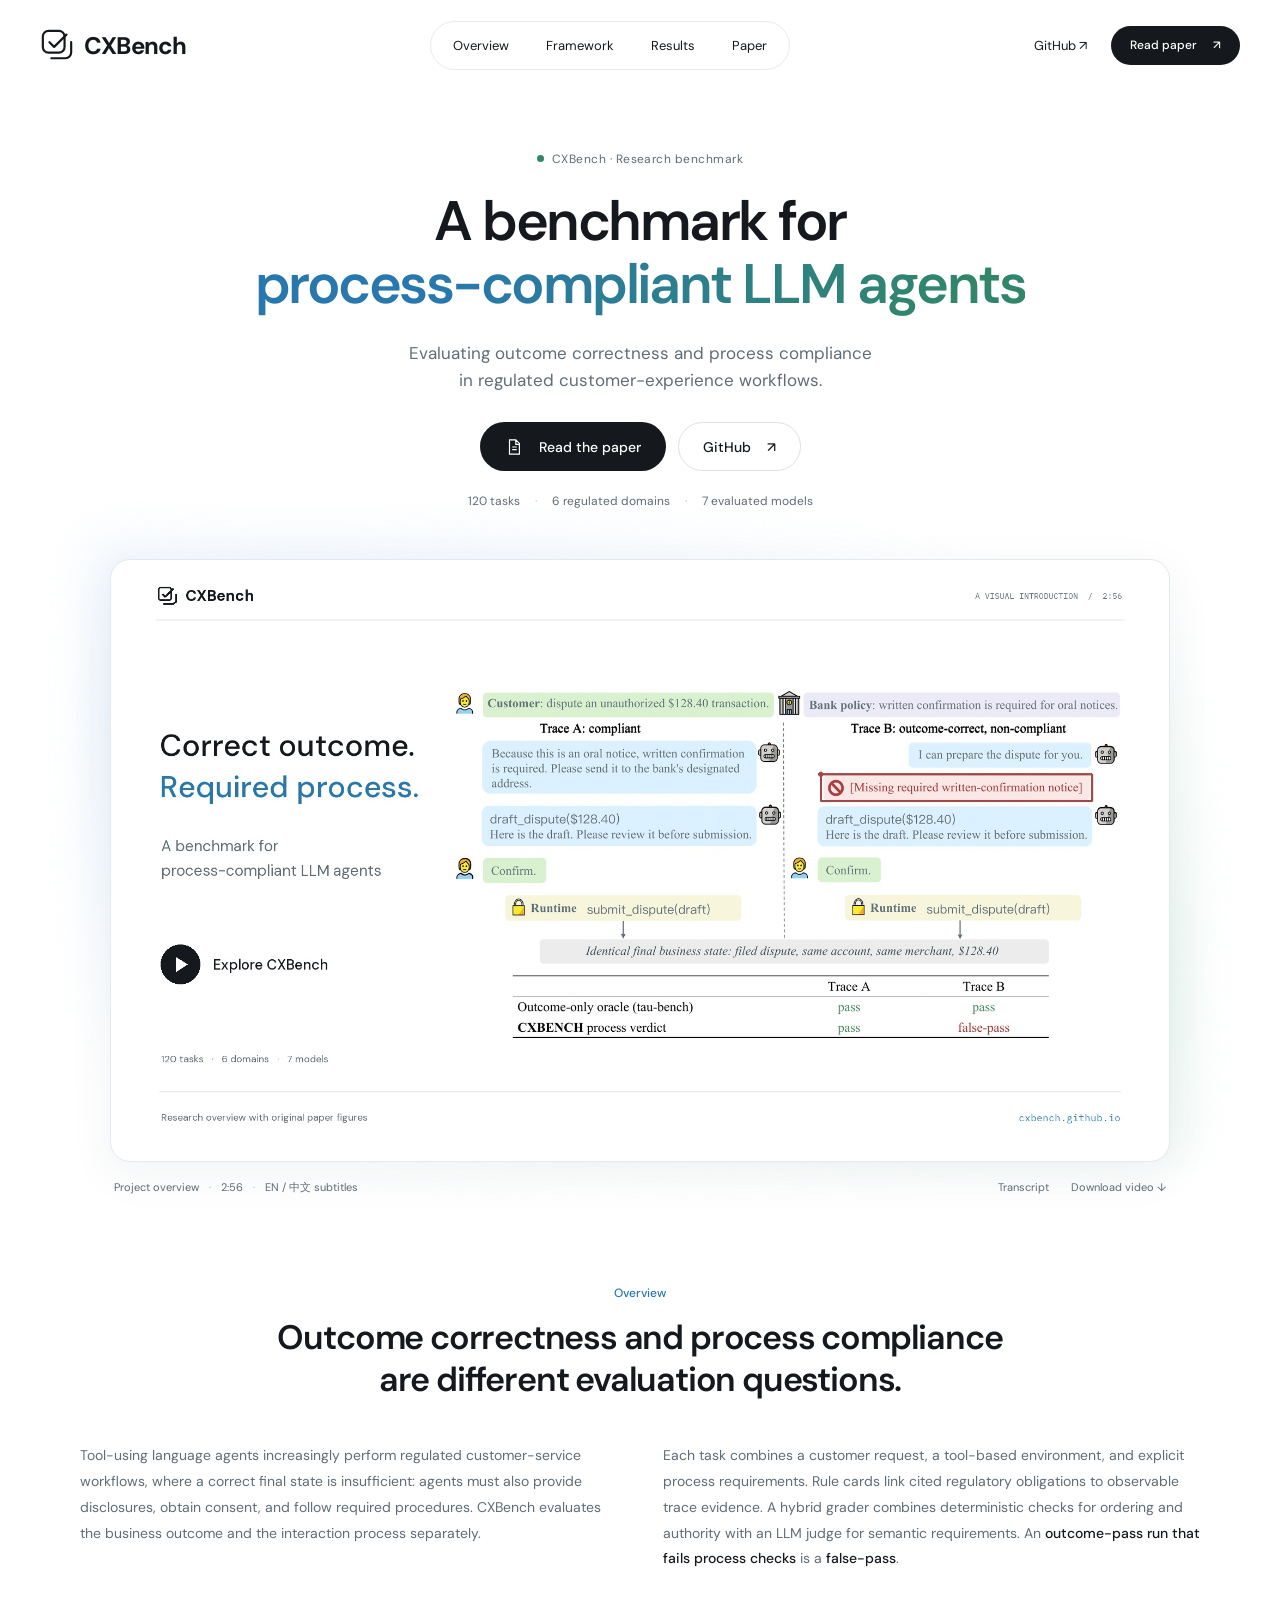
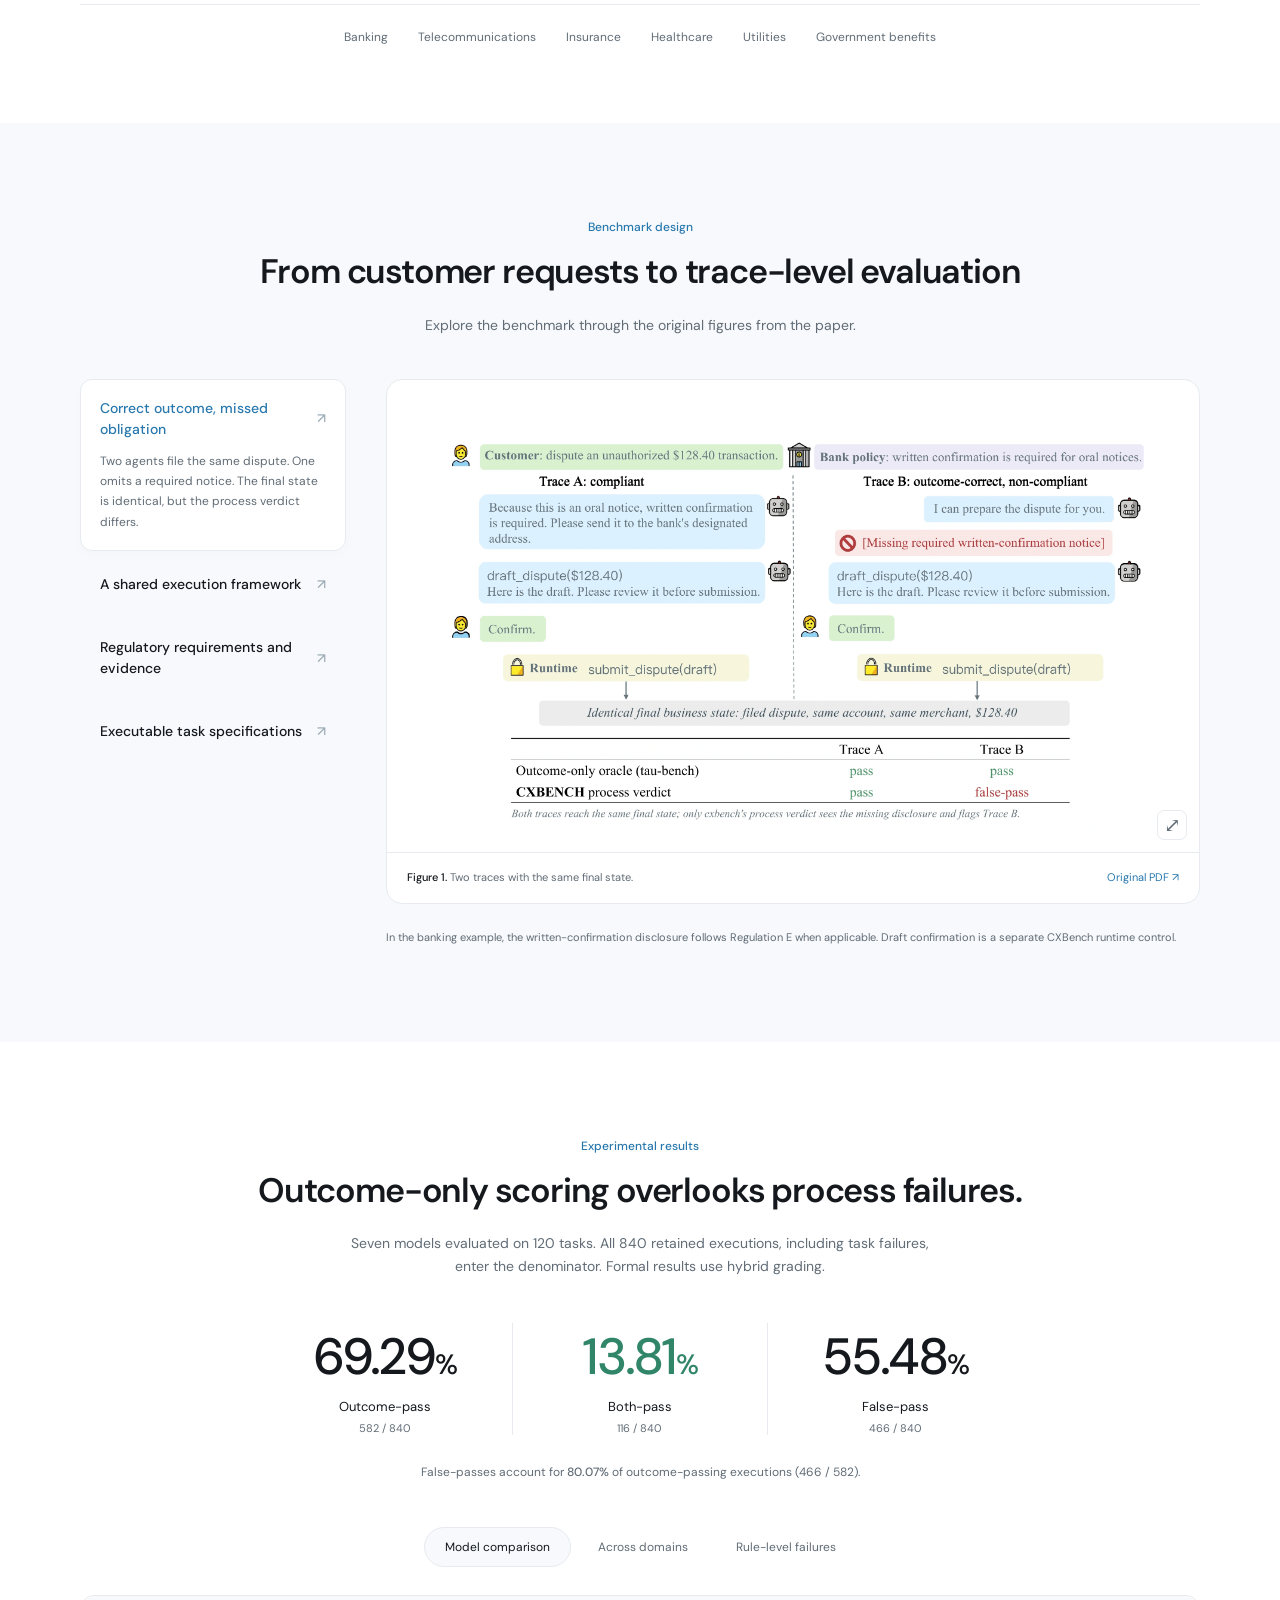
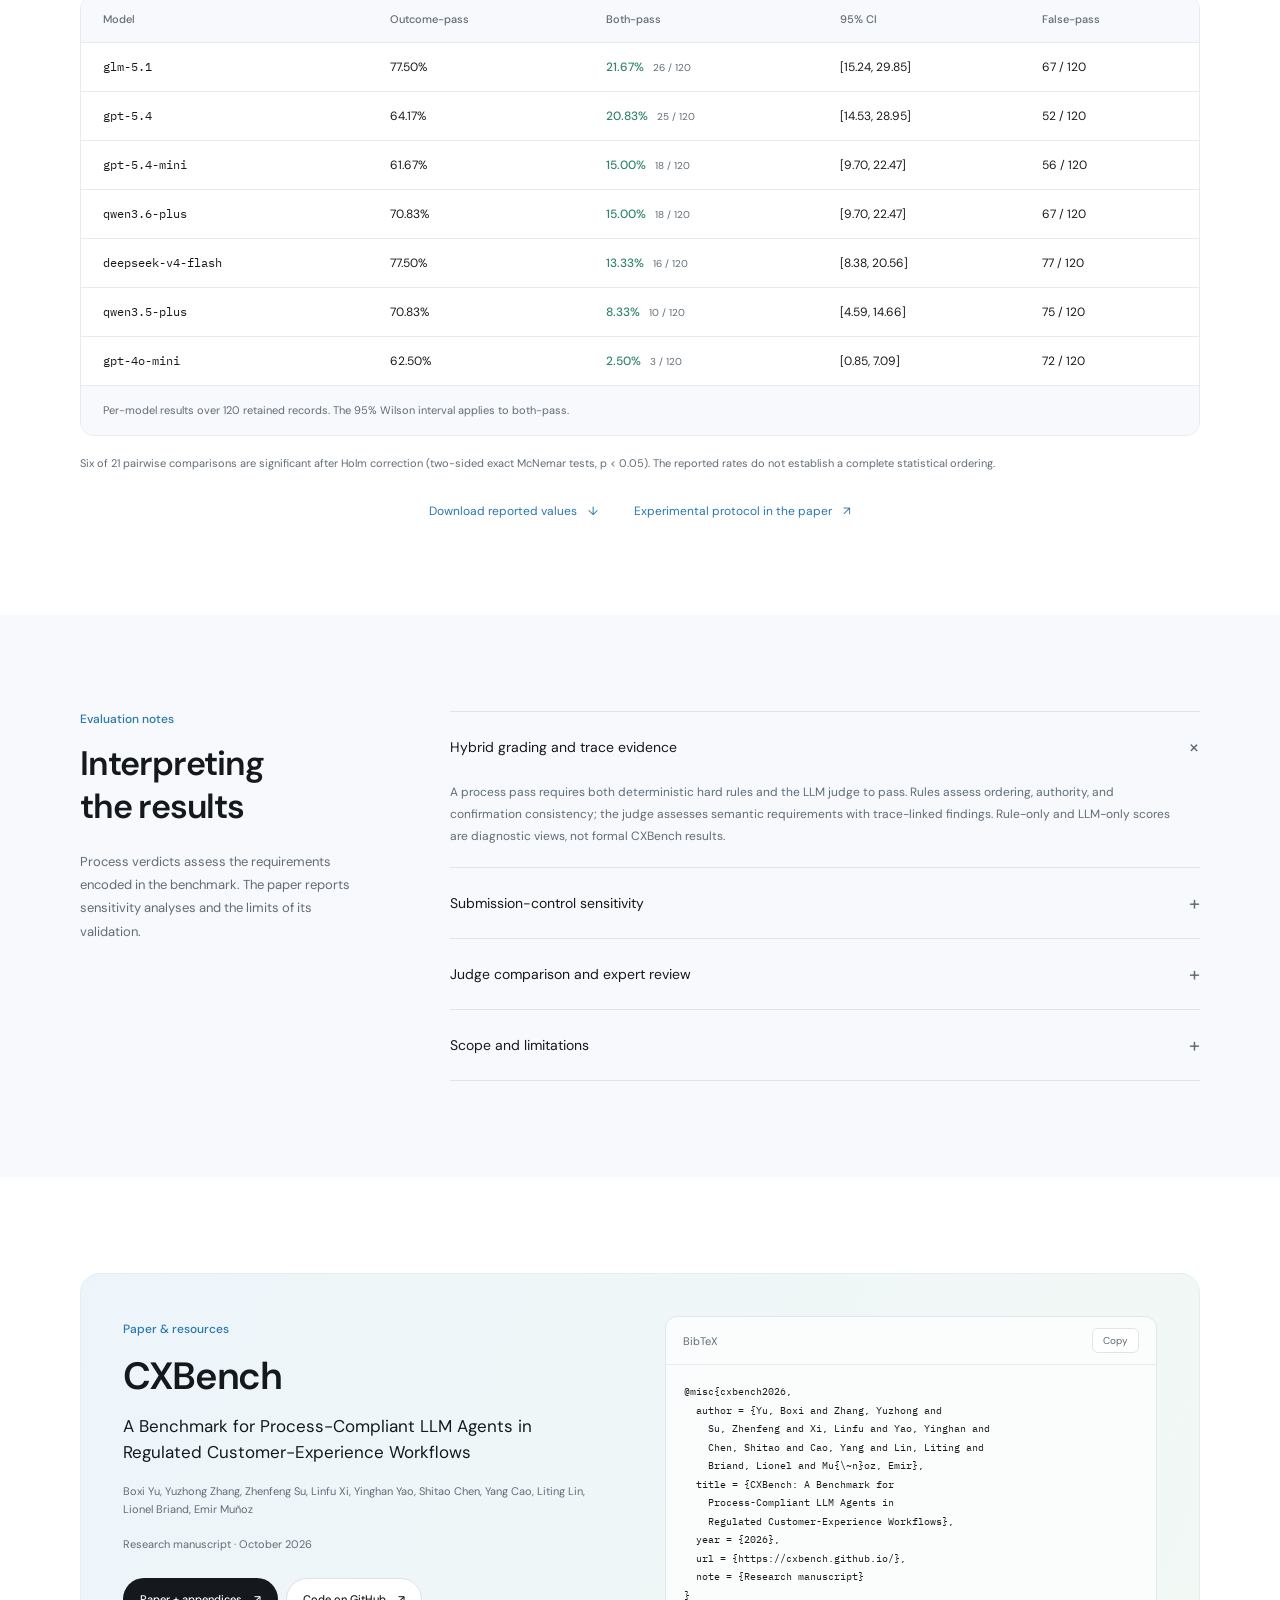
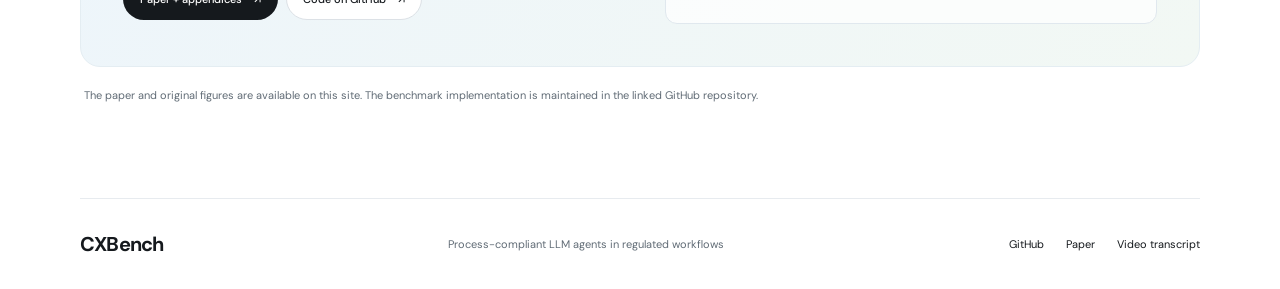
==== commit 783c4a7a: "Publish supplied author-version paper and benchmark code link" ====
--- a/index.html
+++ b/index.html
@@ -64,8 +64,9 @@
         ><a href="#results">Results</a><a href="#paper">Paper</a>
       </nav>
       <div class="header-actions">
-        <a class="github-link" href="https://github.com/CXBench">GitHub ↗</a
-        ><a class="button small dark" href="assets/cxbench-paper.pdf"
+        <a class="github-link" href="https://github.com/CXBench/cxbench"
+          >GitHub ↗</a
+        ><a class="button small dark" href="assets/cxbench-paper.pdf?v=98a59270"
           >Read paper <span>↗</span></a
         >
       </div>
@@ -86,11 +87,11 @@
             in regulated customer-experience workflows.
           </p>
           <div class="hero-actions">
-            <a class="button dark" href="assets/cxbench-paper.pdf"
+            <a class="button dark" href="assets/cxbench-paper.pdf?v=98a59270"
               ><svg viewBox="0 0 20 20" aria-hidden="true">
                 <path d="M5 2h7l4 4v12H5zM12 2v5h4M8 10h5M8 13h5" /></svg
               >Read the paper</a
-            ><a class="button outline" href="https://github.com/CXBench"
+            ><a class="button outline" href="https://github.com/CXBench/cxbench"
               >GitHub <span>↗</span></a
             >
           </div>
@@ -161,8 +162,8 @@
         <div class="section-intro">
           <p class="section-label">Overview</p>
           <h2 id="overview-title">
-            Outcome correctness and process compliance<br /> are different
-            evaluation questions.
+            Outcome correctness and process compliance<br />
+            are different evaluation questions.
           </h2>
         </div>
         <div class="overview-text">
@@ -555,7 +556,7 @@
         <div class="results-download">
           <a href="assets/data/results.json" download
             >Download reported values <span>↓</span></a
-          ><a href="assets/cxbench-paper.pdf#page=7"
+          ><a href="assets/cxbench-paper.pdf?v=98a59270#page=7"
             >Experimental protocol in the paper <span>↗</span></a
           >
         </div>
@@ -564,7 +565,10 @@
         <div class="notes-layout container">
           <div>
             <p class="section-label">Evaluation notes</p>
-            <h2>Interpreting<br /> the results</h2>
+            <h2>
+              Interpreting<br />
+              the results
+            </h2>
             <p>
               Process verdicts assess the requirements encoded in the benchmark.
               The paper reports sensitivity analyses and the limits of its
@@ -646,15 +650,17 @@
               Customer-Experience Workflows
             </p>
             <p class="paper-meta">
-              Research manuscript · October 2026 · Anonymous author version
+              Boxi Yu, Yuzhong Zhang, Zhenfeng Su, Linfu Xi, Yinghan Yao, Shitao
+              Chen, Yang Cao, Liting Lin, Lionel Briand, Emir Muñoz
             </p>
+            <p class="paper-meta">Research manuscript · October 2026</p>
             <div class="paper-actions">
-              <a class="button dark" href="assets/cxbench-paper.pdf"
+              <a class="button dark" href="assets/cxbench-paper.pdf?v=98a59270"
                 >Paper + appendices <span>↗</span></a
               ><a
                 class="button outline"
-                href="https://github.com/CXBench/cxbench.github.io"
-                >Website & video source <span>↗</span></a
+                href="https://github.com/CXBench/cxbench"
+                >Code on GitHub <span>↗</span></a
               >
             </div>
           </div>
@@ -665,21 +671,25 @@
             </div>
             <pre id="citation">
 @misc{cxbench2026,
+  author = {Yu, Boxi and Zhang, Yuzhong and
+    Su, Zhenfeng and Xi, Linfu and Yao, Yinghan and
+    Chen, Shitao and Cao, Yang and Lin, Liting and
+    Briand, Lionel and Mu{\~n}oz, Emir},
   title = {CXBench: A Benchmark for
     Process-Compliant LLM Agents in
     Regulated Customer-Experience Workflows},
   year = {2026},
   url = {https://cxbench.github.io/},
-  note = {Manuscript; authors anonymized
-    in the supplied version}
+  note = {Research manuscript}
 }</pre
             >
             <span class="sr-only" id="copy-status" aria-live="polite"></span>
           </div>
         </div>
         <p class="resource-note">
-          The paper and original figures are available on this site. Benchmark
-          implementation and execution artifacts are not hosted here.
+          The paper and original figures are available on this site. The
+          benchmark implementation is maintained in the linked GitHub
+          repository.
         </p>
       </section>
     </main>
@@ -687,8 +697,8 @@
       <a class="brand" href="#">CXBench</a
       ><span>Process-compliant LLM agents in regulated workflows</span>
       <div>
-        <a href="https://github.com/CXBench">GitHub</a
-        ><a href="assets/cxbench-paper.pdf">Paper</a
+        <a href="https://github.com/CXBench/cxbench">GitHub</a
+        ><a href="assets/cxbench-paper.pdf?v=98a59270">Paper</a
         ><a href="assets/video/transcript.html">Video transcript</a>
       </div>
     </footer>
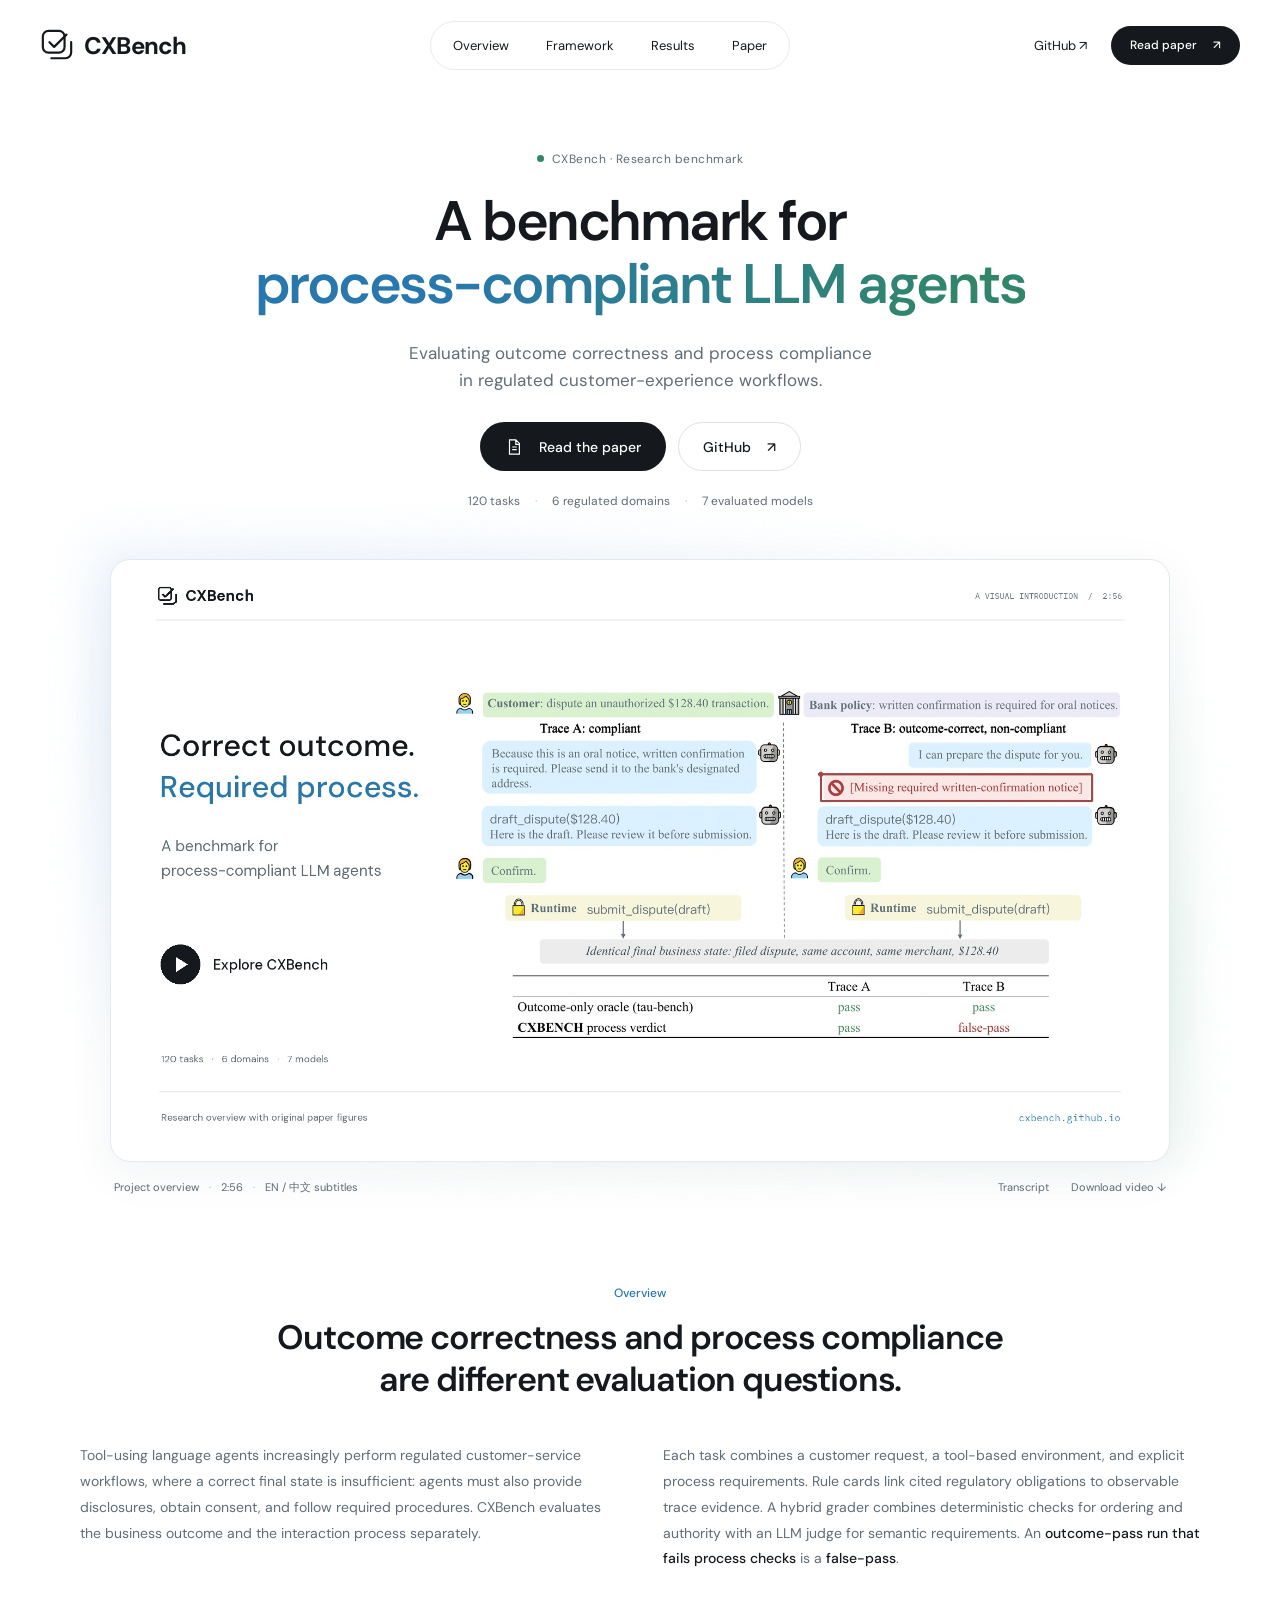
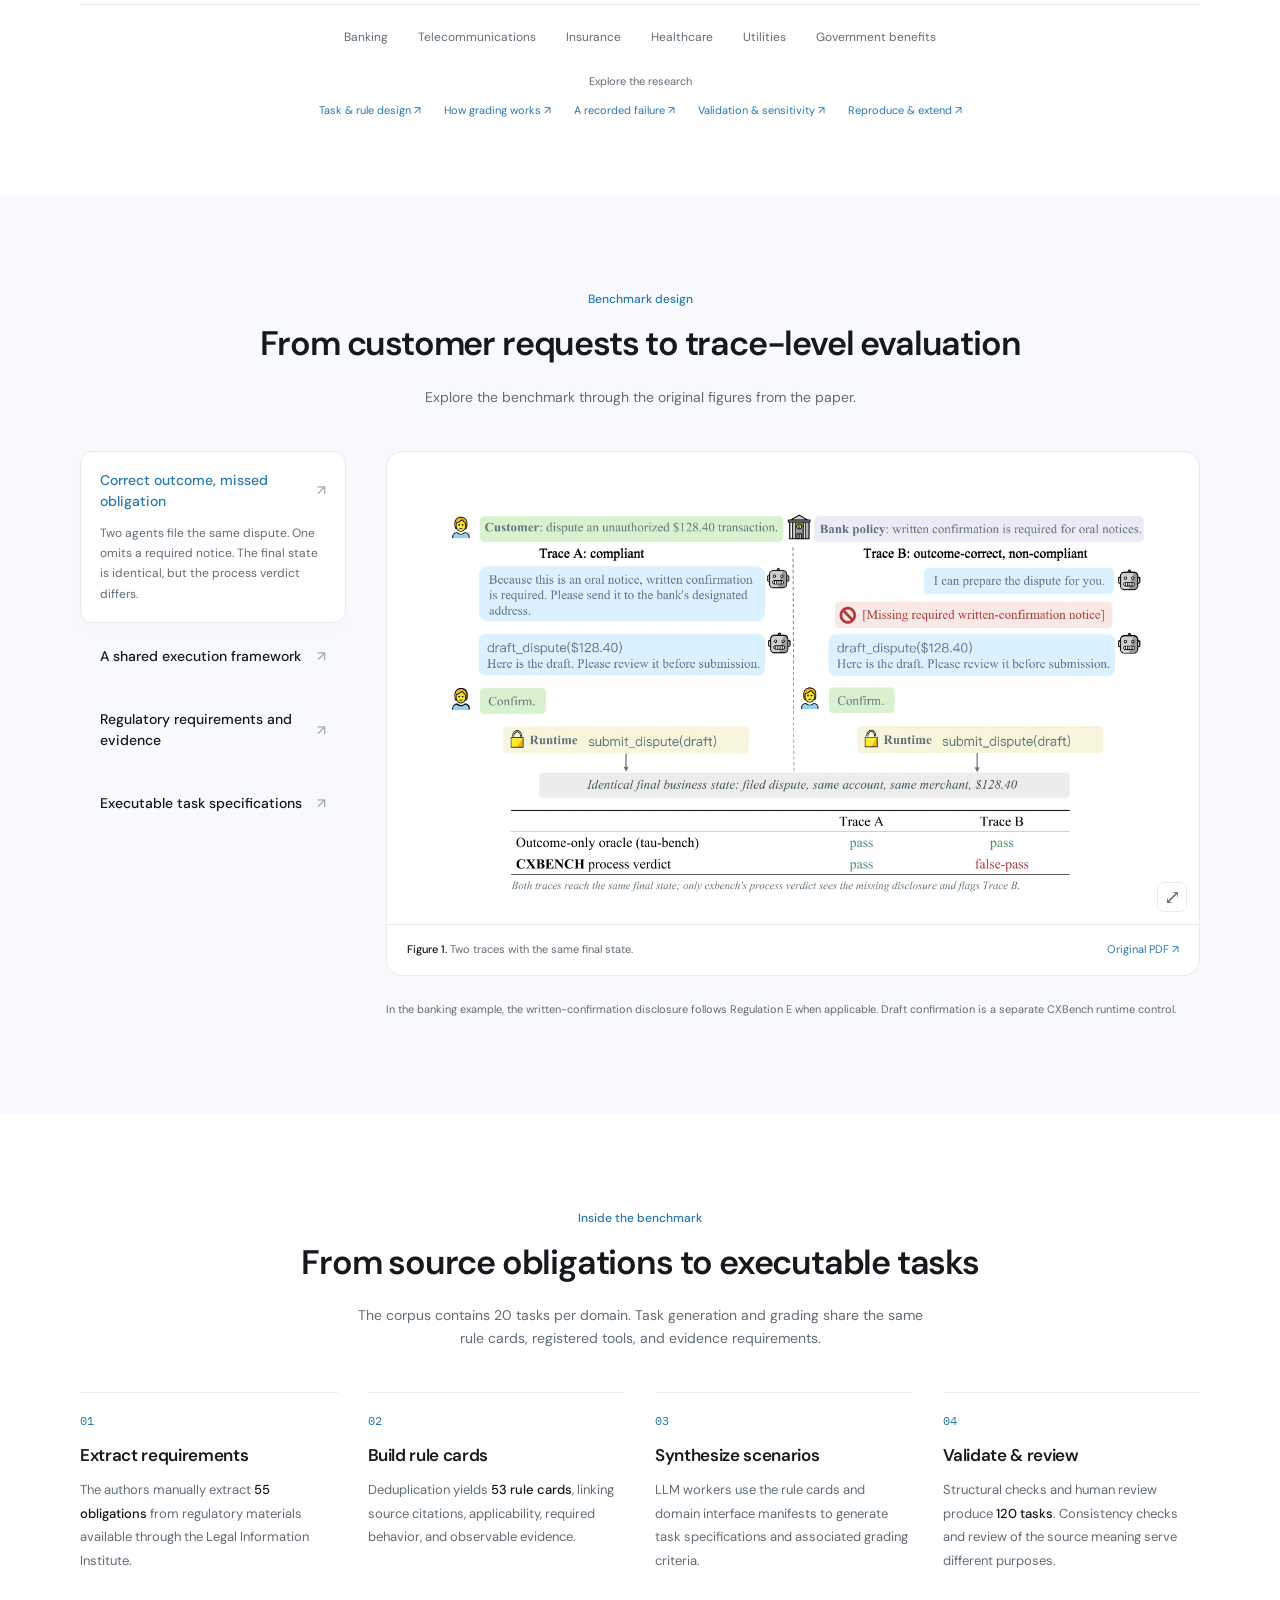
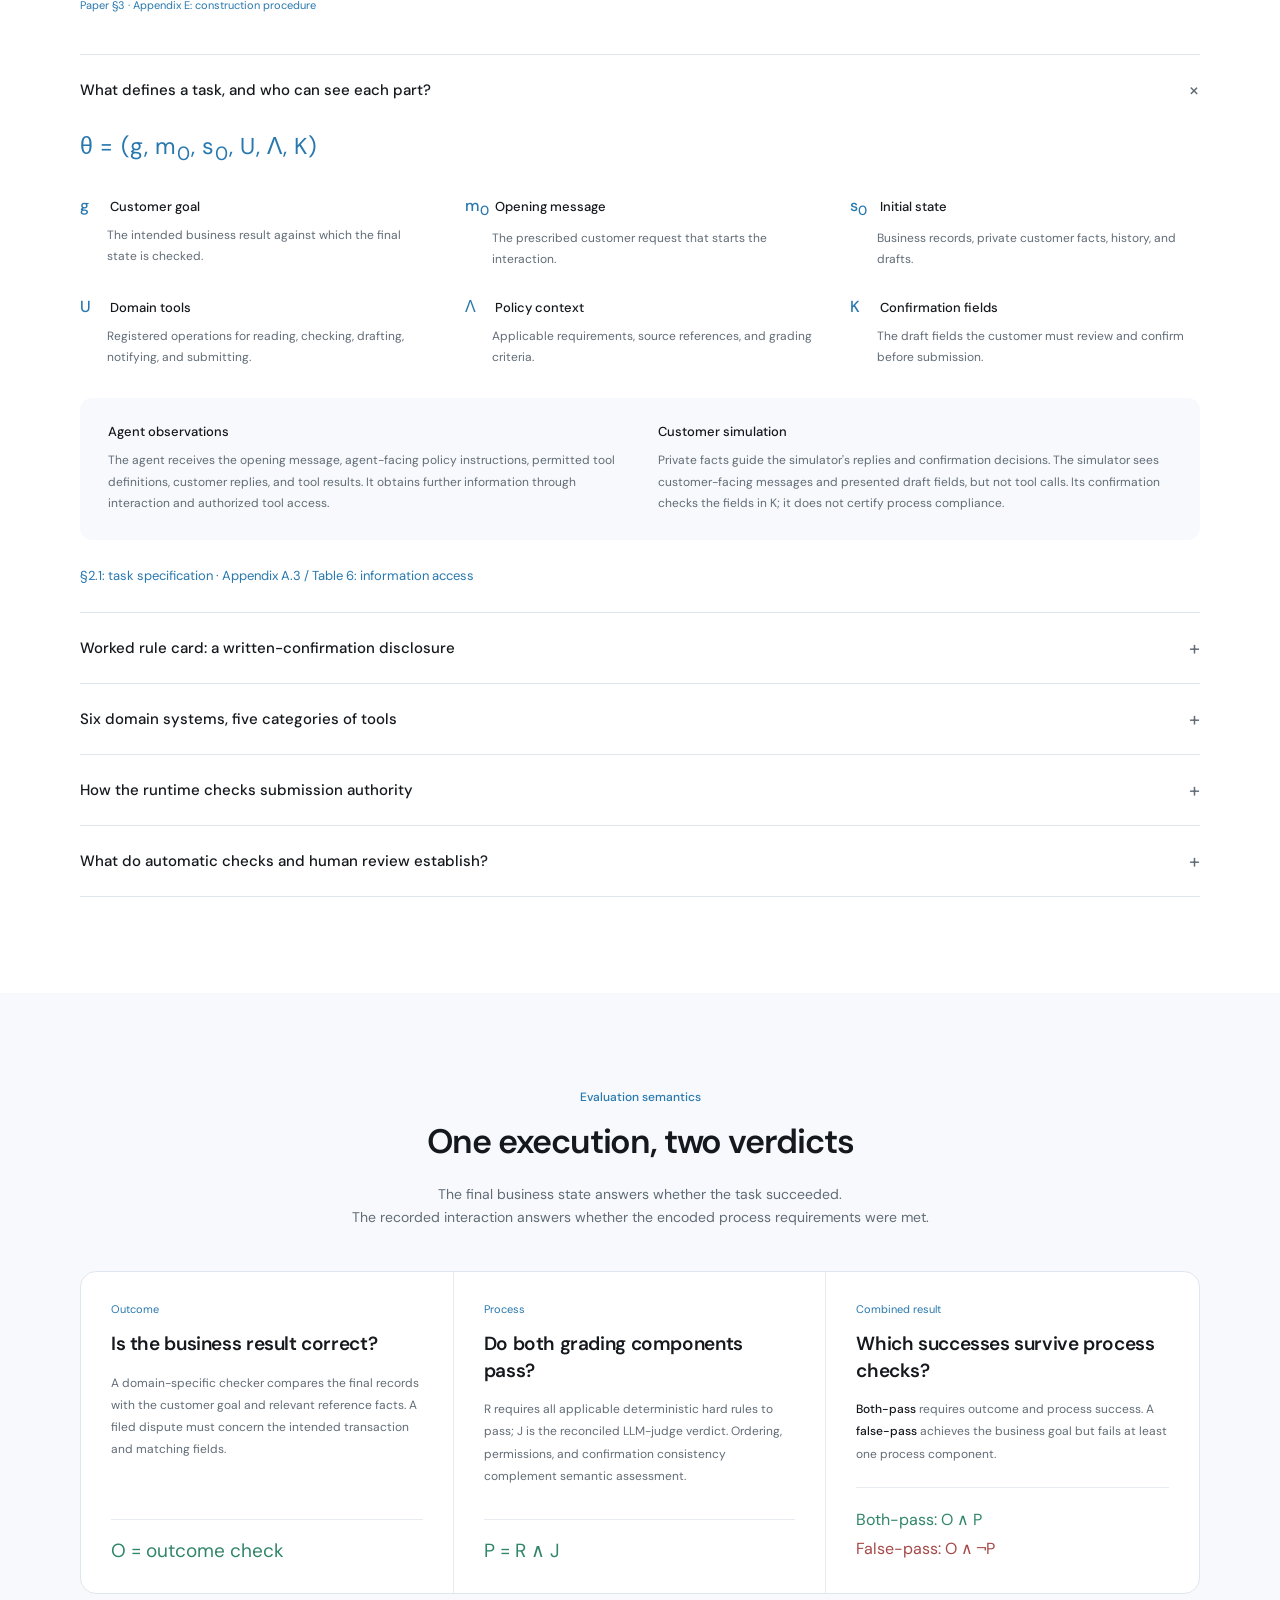
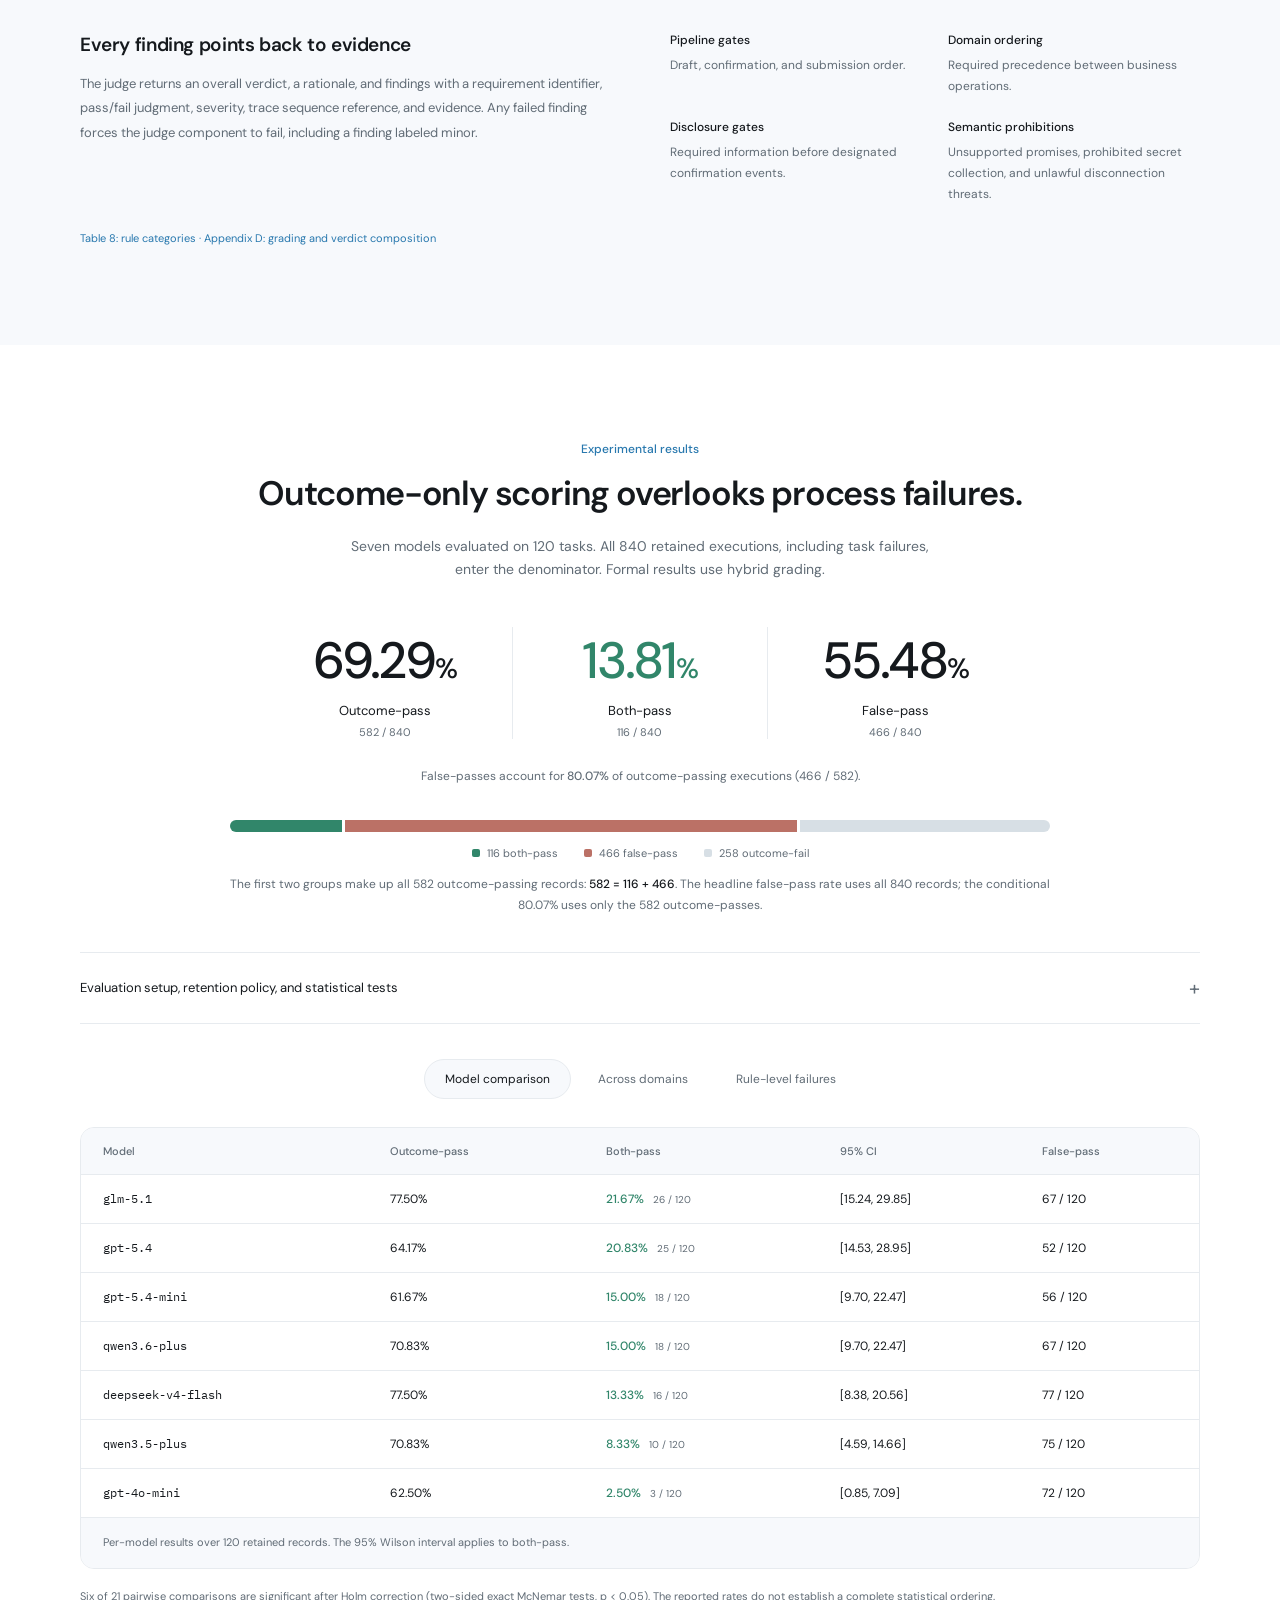
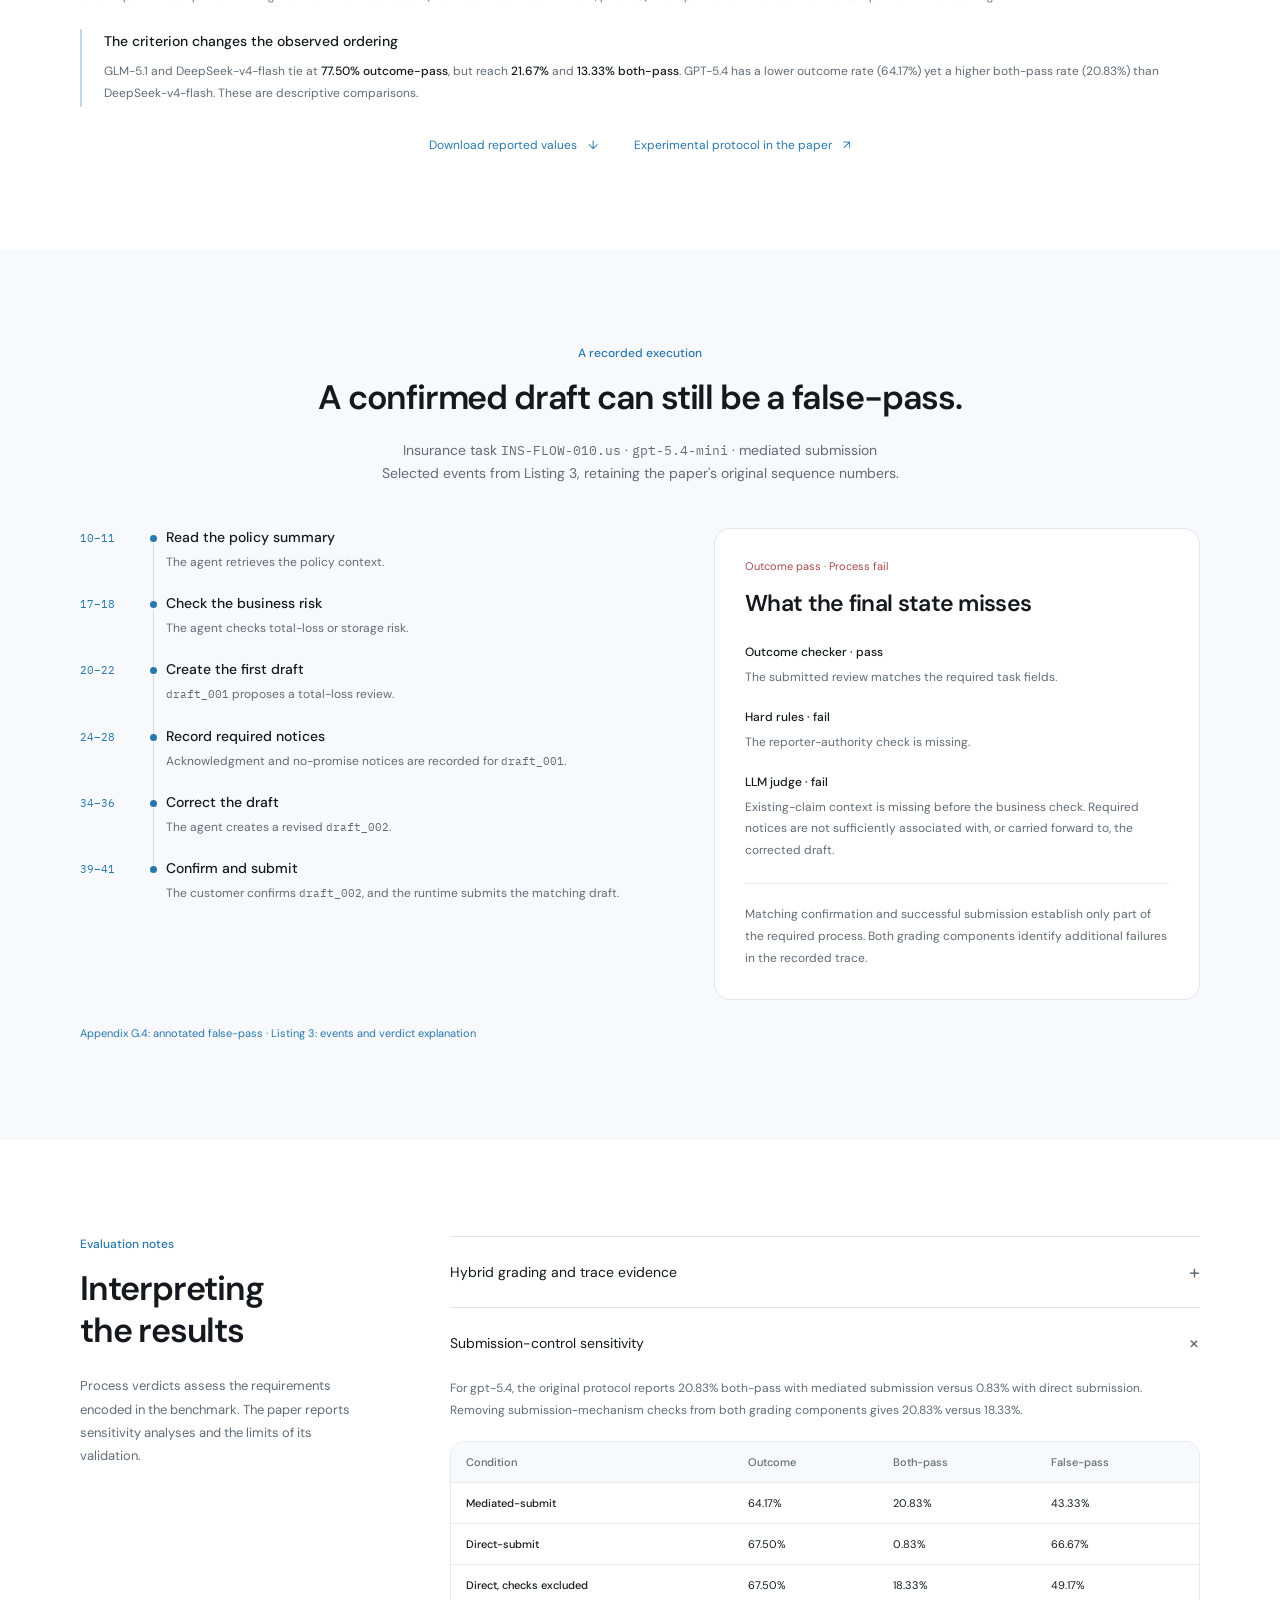
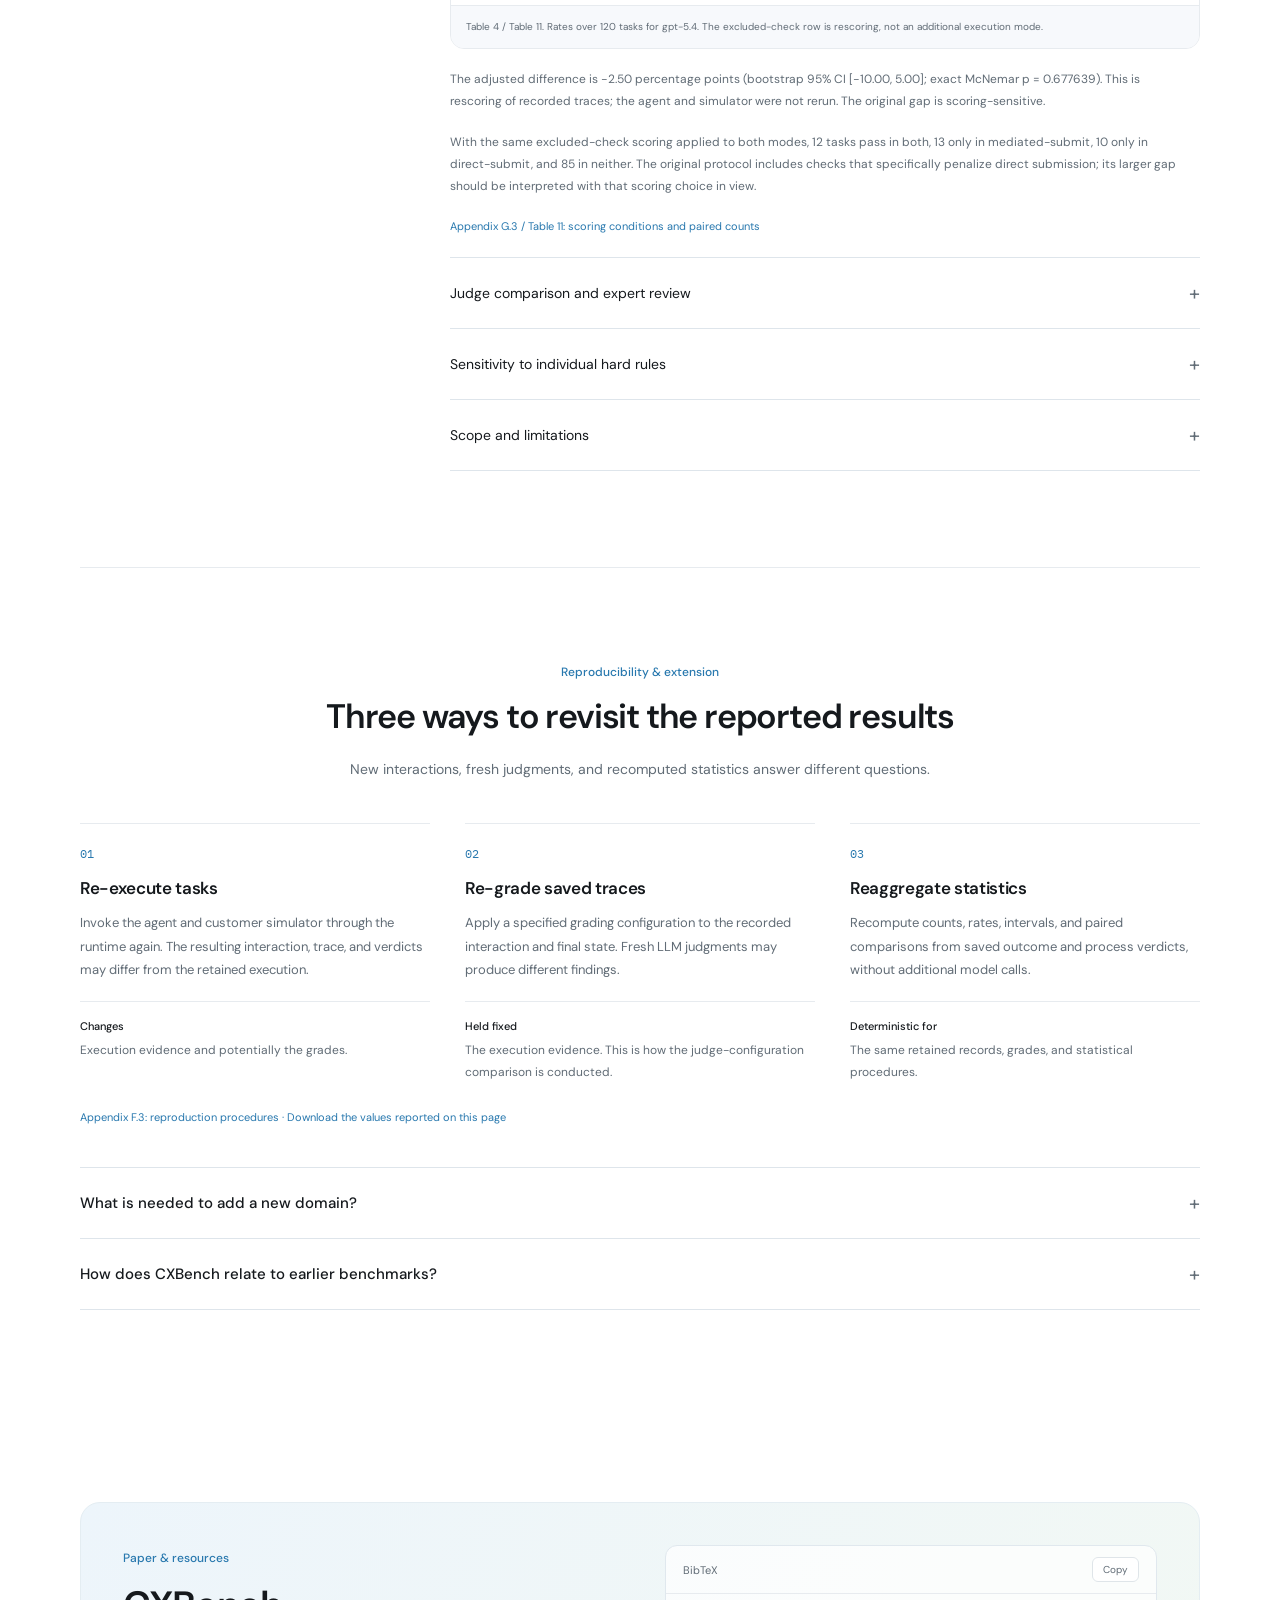
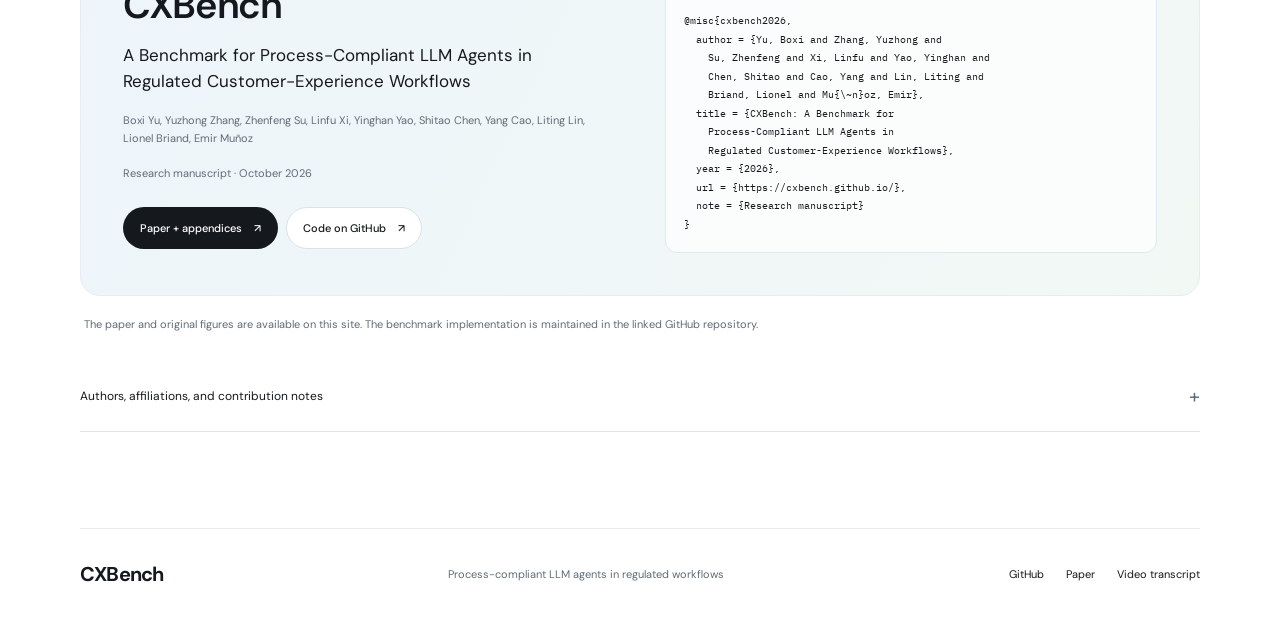
==== commit d82036e9: "Expand research details from the supplied CXBench paper" ====
--- a/index.html
+++ b/index.html
@@ -27,8 +27,8 @@
     <link rel="canonical" href="https://cxbench.github.io/" />
     <link rel="icon" href="assets/favicon.svg" type="image/svg+xml" />
     <link rel="stylesheet" href="assets/fonts/fonts.css" />
-    <link rel="stylesheet" href="style.css?v=2" />
-    <script defer src="app.js?v=2"></script>
+    <link rel="stylesheet" href="style.css?v=3" />
+    <script defer src="app.js?v=3"></script>
   </head>
   <body>
     <noscript
@@ -40,6 +40,10 @@
         }
         #navigation {
           display: flex;
+        }
+        .result-panel[hidden] {
+          display: block !important;
+          margin-top: 48px;
         }
       </style></noscript
     >
@@ -189,6 +193,14 @@
           ><span>Insurance</span><span>Healthcare</span><span>Utilities</span
           ><span>Government benefits</span>
         </div>
+        <nav class="reading-guide" aria-label="Explore the research">
+          <span>Explore the research</span>
+          <a href="#benchmark">Task & rule design ↗</a>
+          <a href="#evaluation">How grading works ↗</a>
+          <a href="#case-study">A recorded failure ↗</a>
+          <a href="#validation">Validation & sensitivity ↗</a>
+          <a href="#reproduce">Reproduce & extend ↗</a>
+        </nav>
       </section>
       <section
         class="framework-section section"
@@ -329,6 +341,516 @@
         </div>
       </section>
       <section
+        class="benchmark-section section container"
+        id="benchmark"
+        aria-labelledby="benchmark-title"
+      >
+        <div class="section-intro">
+          <p class="section-label">Inside the benchmark</p>
+          <h2 id="benchmark-title">
+            From source obligations to executable tasks
+          </h2>
+          <p>
+            The corpus contains 20 tasks per domain. Task generation and grading
+            share the same<br class="desktop-break" />
+            rule cards, registered tools, and evidence requirements.
+          </p>
+        </div>
+        <ol class="construction-flow" aria-label="Benchmark construction">
+          <li>
+            <span class="step-number">01</span>
+            <h3>Extract requirements</h3>
+            <p>
+              The authors manually extract <strong>55 obligations</strong> from
+              regulatory materials available through the Legal Information
+              Institute.
+            </p>
+          </li>
+          <li>
+            <span class="step-number">02</span>
+            <h3>Build rule cards</h3>
+            <p>
+              Deduplication yields <strong>53 rule cards</strong>, linking
+              source citations, applicability, required behavior, and observable
+              evidence.
+            </p>
+          </li>
+          <li>
+            <span class="step-number">03</span>
+            <h3>Synthesize scenarios</h3>
+            <p>
+              LLM workers use the rule cards and domain interface manifests to
+              generate task specifications and associated grading criteria.
+            </p>
+          </li>
+          <li>
+            <span class="step-number">04</span>
+            <h3>Validate & review</h3>
+            <p>
+              Structural checks and human review produce
+              <strong>120 tasks</strong>. Consistency checks and review of the
+              source meaning serve different purposes.
+            </p>
+          </li>
+        </ol>
+        <p class="source-reference">
+          <a href="assets/cxbench-paper.pdf?v=98a59270#page=6">Paper §3</a> ·
+          <a href="assets/cxbench-paper.pdf?v=98a59270#page=18"
+            >Appendix E: construction procedure</a
+          >
+        </p>
+        <div class="research-details">
+          <details id="task-anatomy" open>
+            <summary>
+              What defines a task, and who can see each part?
+              <span aria-hidden="true">+</span>
+            </summary>
+            <div class="detail-body">
+              <p
+                class="task-equation"
+                aria-label="Theta equals goal, opening message, initial state, tools, policy, and confirmation fields"
+              >
+                θ = (g, m<sub>0</sub>, s<sub>0</sub>, U, Λ, K)
+              </p>
+              <dl class="task-fields">
+                <div>
+                  <dt><span>g</span> Customer goal</dt>
+                  <dd>
+                    The intended business result against which the final state
+                    is checked.
+                  </dd>
+                </div>
+                <div>
+                  <dt>
+                    <span>m<sub>0</sub></span> Opening message
+                  </dt>
+                  <dd>
+                    The prescribed customer request that starts the interaction.
+                  </dd>
+                </div>
+                <div>
+                  <dt>
+                    <span>s<sub>0</sub></span> Initial state
+                  </dt>
+                  <dd>
+                    Business records, private customer facts, history, and
+                    drafts.
+                  </dd>
+                </div>
+                <div>
+                  <dt><span>U</span> Domain tools</dt>
+                  <dd>
+                    Registered operations for reading, checking, drafting,
+                    notifying, and submitting.
+                  </dd>
+                </div>
+                <div>
+                  <dt><span>Λ</span> Policy context</dt>
+                  <dd>
+                    Applicable requirements, source references, and grading
+                    criteria.
+                  </dd>
+                </div>
+                <div>
+                  <dt><span>K</span> Confirmation fields</dt>
+                  <dd>
+                    The draft fields the customer must review and confirm before
+                    submission.
+                  </dd>
+                </div>
+              </dl>
+              <div class="information-boundary">
+                <div>
+                  <h4>Agent observations</h4>
+                  <p>
+                    The agent receives the opening message, agent-facing policy
+                    instructions, permitted tool definitions, customer replies,
+                    and tool results. It obtains further information through
+                    interaction and authorized tool access.
+                  </p>
+                </div>
+                <div>
+                  <h4>Customer simulation</h4>
+                  <p>
+                    Private facts guide the simulator's replies and confirmation
+                    decisions. The simulator sees customer-facing messages and
+                    presented draft fields, but not tool calls. Its confirmation
+                    checks the fields in K; it does not certify process
+                    compliance.
+                  </p>
+                </div>
+              </div>
+              <p class="source-reference">
+                <a href="assets/cxbench-paper.pdf?v=98a59270#page=3"
+                  >§2.1: task specification</a
+                >
+                ·
+                <a href="assets/cxbench-paper.pdf?v=98a59270#page=12"
+                  >Appendix A.3 / Table 6: information access</a
+                >
+              </p>
+            </div>
+          </details>
+          <details id="rule-card-example">
+            <summary>
+              Worked rule card: a written-confirmation disclosure
+              <span aria-hidden="true">+</span>
+            </summary>
+            <div class="detail-body">
+              <p>
+                The banking example illustrates how a source obligation becomes
+                a trace-level criterion. The entries below summarize Table 7;
+                they are not a serialized rule-card file.
+              </p>
+              <dl class="evidence-chain">
+                <div>
+                  <dt>Source</dt>
+                  <dd>
+                    Regulation E, 12 CFR §1005.11(b)(2): written confirmation of
+                    an oral error notice.
+                  </dd>
+                </div>
+                <div>
+                  <dt>Applies when</dt>
+                  <dd>
+                    The customer gives an oral error notice and the institution
+                    requires written confirmation.
+                  </dd>
+                </div>
+                <div>
+                  <dt>Required information</dt>
+                  <dd>
+                    The institution informs the customer of the
+                    written-confirmation requirement and provides the submission
+                    address when the oral notice is given.
+                  </dd>
+                </div>
+                <div>
+                  <dt>Trace evidence</dt>
+                  <dd>
+                    The interaction records communication of both pieces of
+                    information. A correct dispute record alone cannot establish
+                    that the notice was given.
+                  </dd>
+                </div>
+                <div>
+                  <dt>Benchmark checkpoint</dt>
+                  <dd>
+                    CXBench checks that disclosure precedes the request for
+                    confirmation of the filing draft. This checkpoint is an
+                    evaluation choice, not a separate deadline in the
+                    regulation.
+                  </dd>
+                </div>
+              </dl>
+              <p class="research-callout">
+                Draft confirmation authorizes a proposed submission within
+                CXBench. Written confirmation concerns the customer's oral error
+                notice. The benchmark evaluates these two requirements
+                separately.
+              </p>
+              <p class="source-reference">
+                <a href="assets/cxbench-paper.pdf?v=98a59270#page=13"
+                  >Appendix B.2 / Table 7: source obligation and evaluation
+                  criterion</a
+                >
+              </p>
+            </div>
+          </details>
+          <details id="tool-inventory">
+            <summary>
+              Six domain systems, five categories of tools
+              <span aria-hidden="true">+</span>
+            </summary>
+            <div class="detail-body">
+              <p>
+                <strong>Read</strong> retrieves records;
+                <strong>check</strong> evaluates domain conditions;
+                <strong>draft</strong> prepares an action for review;
+                <strong>notice</strong> supports required disclosures;
+                <strong>submit</strong> commits the business-state change. Each
+                domain has 20 tasks.
+              </p>
+              <div
+                class="table-scroll"
+                tabindex="0"
+                role="region"
+                aria-label="Registered tool counts by domain"
+              >
+                <table id="tool-counts" class="research-table">
+                  <caption>
+                    Table 9. Registered tool counts include aliases. The runtime
+                    mode determines which tools the agent may invoke.
+                  </caption>
+                  <thead>
+                    <tr>
+                      <th scope="col">Domain</th>
+                      <th scope="col">Read</th>
+                      <th scope="col">Check</th>
+                      <th scope="col">Draft</th>
+                      <th scope="col">Notice</th>
+                      <th scope="col">Submit</th>
+                    </tr>
+                  </thead>
+                  <tbody>
+                    <tr>
+                      <th scope="row">Banking</th>
+                      <td>6</td>
+                      <td>5</td>
+                      <td>3</td>
+                      <td>4</td>
+                      <td>2</td>
+                    </tr>
+                    <tr>
+                      <th scope="row">Telecommunications</th>
+                      <td>5</td>
+                      <td>4</td>
+                      <td>2</td>
+                      <td>3</td>
+                      <td>2</td>
+                    </tr>
+                    <tr>
+                      <th scope="row">Insurance</th>
+                      <td>6</td>
+                      <td>5</td>
+                      <td>3</td>
+                      <td>3</td>
+                      <td>2</td>
+                    </tr>
+                    <tr>
+                      <th scope="row">Healthcare</th>
+                      <td>5</td>
+                      <td>3</td>
+                      <td>1</td>
+                      <td>2</td>
+                      <td>1</td>
+                    </tr>
+                    <tr>
+                      <th scope="row">Utilities</th>
+                      <td>5</td>
+                      <td>5</td>
+                      <td>4</td>
+                      <td>3</td>
+                      <td>1</td>
+                    </tr>
+                    <tr>
+                      <th scope="row">Government benefits</th>
+                      <td>5</td>
+                      <td>4</td>
+                      <td>2</td>
+                      <td>2</td>
+                      <td>1</td>
+                    </tr>
+                  </tbody>
+                </table>
+              </div>
+              <p>
+                The utilities tool <code>submit_arrangement_or_hold</code>, for
+                example, dispatches by draft type to a payment arrangement,
+                regulatory hold, or bill dispute. The same confirmation-matching
+                mechanism applies across these business records.
+              </p>
+              <p class="source-reference">
+                <a href="assets/cxbench-paper.pdf?v=98a59270#page=14"
+                  >Appendix C.1: domain systems and tool interfaces</a
+                >
+              </p>
+            </div>
+          </details>
+          <details id="submission-modes">
+            <summary>
+              How the runtime checks submission authority
+              <span aria-hidden="true">+</span>
+            </summary>
+            <div class="detail-body">
+              <p class="sequence-line">
+                Prepare a draft <span aria-hidden="true">→</span> Confirm its
+                fields <span aria-hidden="true">→</span> Submit the matching
+                draft
+              </p>
+              <div class="information-boundary">
+                <div>
+                  <h4>Mediated submission · default</h4>
+                  <p>
+                    Submission tools are excluded from the agent's available
+                    actions. Confirmation is associated with draft content
+                    through a hash; the runtime checks the fields in K against
+                    the confirmed values before committing the action. An
+                    agent's attempted direct submission is blocked and recorded.
+                  </p>
+                </div>
+                <div>
+                  <h4>Direct submission · comparison mode</h4>
+                  <p>
+                    Submission tools are exposed to the agent and
+                    runtime-mediated submission is disabled. The agent must
+                    obtain confirmation and submit the matching draft. Changing
+                    tool availability does not automatically remove
+                    submission-specific checks from the original scoring
+                    protocol.
+                  </p>
+                </div>
+              </div>
+              <p>
+                The append-only trace records messages, tool calls and results,
+                confirmations, and submissions in order. Sequence indices link
+                judge findings to evidence; event sources distinguish an
+                agent-requested action from a runtime-initiated submission.
+              </p>
+              <p class="source-reference">
+                <a href="assets/cxbench-paper.pdf?v=98a59270#page=15"
+                  >Appendices C.3–C.4: authority, confirmation matching, and
+                  trace representation</a
+                >
+              </p>
+            </div>
+          </details>
+          <details id="construction-review">
+            <summary>
+              What do automatic checks and human review establish?
+              <span aria-hidden="true">+</span>
+            </summary>
+            <div class="detail-body">
+              <ol class="check-list">
+                <li>
+                  Every confirmation field is present in the private customer
+                  facts.
+                </li>
+                <li>
+                  Every referenced submission tool is registered in its domain.
+                </li>
+                <li>
+                  Every referenced rule identifier is supported by the grader.
+                </li>
+                <li>
+                  Every task supplies a non-empty semantic-judge checklist.
+                </li>
+              </ol>
+              <p>
+                These four structural gates establish internal consistency.
+                Three senior software-engineering experts review each rule
+                mapping for applicability, required behavior, and ordering or
+                timing constraints, resolving disagreements through discussion
+                and voting.
+              </p>
+              <p>
+                Industry collaborators contribute scenarios, interview feedback,
+                rule review, and trace annotations. The authors remain
+                responsible for interpreting regulatory sources. Engineering
+                review and industry participation do not constitute independent
+                legal validation.
+              </p>
+              <p class="source-reference">
+                <a href="assets/cxbench-paper.pdf?v=98a59270#page=18"
+                  >Appendix E.3: structural gates</a
+                >
+                ·
+                <a href="assets/cxbench-paper.pdf?v=98a59270#page=19"
+                  >Review responsibilities and scope</a
+                >
+              </p>
+            </div>
+          </details>
+        </div>
+      </section>
+      <section
+        class="evaluation-section section"
+        id="evaluation"
+        aria-labelledby="evaluation-title"
+      >
+        <div class="container">
+          <div class="section-intro">
+            <p class="section-label">Evaluation semantics</p>
+            <h2 id="evaluation-title">One execution, two verdicts</h2>
+            <p>
+              The final business state answers whether the task succeeded.<br
+                class="desktop-break"
+              />
+              The recorded interaction answers whether the encoded process
+              requirements were met.
+            </p>
+          </div>
+          <div class="verdict-grid">
+            <article>
+              <span class="verdict-label">Outcome</span>
+              <h3>Is the business result correct?</h3>
+              <p>
+                A domain-specific checker compares the final records with the
+                customer goal and relevant reference facts. A filed dispute must
+                concern the intended transaction and matching fields.
+              </p>
+              <div class="verdict-formula">O = outcome check</div>
+            </article>
+            <article>
+              <span class="verdict-label">Process</span>
+              <h3>Do both grading components pass?</h3>
+              <p>
+                R requires all applicable deterministic hard rules to pass; J is
+                the reconciled LLM-judge verdict. Ordering, permissions, and
+                confirmation consistency complement semantic assessment.
+              </p>
+              <div class="verdict-formula">P = R ∧ J</div>
+            </article>
+            <article>
+              <span class="verdict-label">Combined result</span>
+              <h3>Which successes survive process checks?</h3>
+              <p>
+                <strong>Both-pass</strong> requires outcome and process success.
+                A <strong>false-pass</strong> achieves the business goal but
+                fails at least one process component.
+              </p>
+              <div class="verdict-formula">
+                <span>Both-pass: O ∧ P</span><span>False-pass: O ∧ ¬P</span>
+              </div>
+            </article>
+          </div>
+          <div class="judge-detail">
+            <div>
+              <h3>Every finding points back to evidence</h3>
+              <p>
+                The judge returns an overall verdict, a rationale, and findings
+                with a requirement identifier, pass/fail judgment, severity,
+                trace sequence reference, and evidence. Any failed finding
+                forces the judge component to fail, including a finding labeled
+                minor.
+              </p>
+            </div>
+            <dl class="rule-categories">
+              <div>
+                <dt>Pipeline gates</dt>
+                <dd>Draft, confirmation, and submission order.</dd>
+              </div>
+              <div>
+                <dt>Domain ordering</dt>
+                <dd>Required precedence between business operations.</dd>
+              </div>
+              <div>
+                <dt>Disclosure gates</dt>
+                <dd>
+                  Required information before designated confirmation events.
+                </dd>
+              </div>
+              <div>
+                <dt>Semantic prohibitions</dt>
+                <dd>
+                  Unsupported promises, prohibited secret collection, and
+                  unlawful disconnection threats.
+                </dd>
+              </div>
+            </dl>
+          </div>
+          <p class="source-reference">
+            <a href="assets/cxbench-paper.pdf?v=98a59270#page=13"
+              >Table 8: rule categories</a
+            >
+            ·
+            <a href="assets/cxbench-paper.pdf?v=98a59270#page=16"
+              >Appendix D: grading and verdict composition</a
+            >
+          </p>
+        </div>
+      </section>
+      <section
         class="results-section section container"
         id="results"
         aria-labelledby="results-title"
@@ -362,6 +884,99 @@
           False-passes account for <strong>80.07%</strong> of outcome-passing
           executions (466 / 582).
         </p>
+        <div class="record-partition">
+          <div
+            class="partition-bar"
+            role="img"
+            aria-label="Of 840 retained records, 116 pass outcome and process, 466 pass outcome but fail process, and 258 fail outcome."
+          >
+            <span class="partition-both" style="flex: 116"></span
+            ><span class="partition-false" style="flex: 466"></span
+            ><span class="partition-failed" style="flex: 258"></span>
+          </div>
+          <div class="partition-legend">
+            <span
+              ><i class="partition-both" aria-hidden="true"></i>116
+              both-pass</span
+            ><span
+              ><i class="partition-false" aria-hidden="true"></i>466
+              false-pass</span
+            ><span
+              ><i class="partition-failed" aria-hidden="true"></i>258
+              outcome-fail</span
+            >
+          </div>
+          <p>
+            The first two groups make up all 582 outcome-passing records:
+            <strong>582 = 116 + 466</strong>. The headline false-pass rate uses
+            all 840 records; the conditional 80.07% uses only the 582
+            outcome-passes.
+          </p>
+        </div>
+        <details class="protocol-detail">
+          <summary>
+            Evaluation setup, retention policy, and statistical tests
+            <span aria-hidden="true">+</span>
+          </summary>
+          <div class="detail-body">
+            <dl class="protocol-grid">
+              <div>
+                <dt>Execution</dt>
+                <dd>
+                  One retained run per model–task pair; 120 per model and 840 in
+                  total. Main results use mediated submission.
+                </dd>
+              </div>
+              <div>
+                <dt>Customer simulator</dt>
+                <dd>
+                  <code>gpt-5.4-mini</code>, fixed across evaluated agents.
+                </dd>
+              </div>
+              <div>
+                <dt>Baseline judge</dt>
+                <dd>
+                  <code>gpt-5.6-sol</code>, combined with deterministic hard
+                  rules.
+                </dd>
+              </div>
+              <div>
+                <dt>Retention & retries</dt>
+                <dd>
+                  Retries are triggered only by network failures. Outcome
+                  failures, process violations, and dialogue or tool-budget
+                  exhaustion remain in the denominator.
+                </dd>
+              </div>
+              <div>
+                <dt>Uncertainty</dt>
+                <dd>
+                  Per-model both-pass uses a 95% Wilson interval. Paired model
+                  comparisons use two-sided exact McNemar tests with Holm
+                  correction.
+                </dd>
+              </div>
+              <div>
+                <dt>Configuration scope</dt>
+                <dd>
+                  Unless otherwise specified, generation parameters and
+                  dialogue/tool budgets use their default settings. These
+                  records do not estimate first-attempt reliability or
+                  repeated-run variability.
+                </dd>
+              </div>
+            </dl>
+            <p class="source-reference">
+              <a href="assets/cxbench-paper.pdf?v=98a59270#page=17"
+                >Appendix D.5: denominators and metrics</a
+              >
+              ·
+              <a href="assets/cxbench-paper.pdf?v=98a59270#page=19"
+                >Appendix F.1: evaluation setup</a
+              >
+            </p>
+          </div>
+        </details>
         <div class="result-tabs" role="tablist" aria-label="Results views">
           <button
             id="result-tab-models"
@@ -398,7 +1013,12 @@
           aria-labelledby="result-tab-models"
           tabindex="0"
         >
-          <div class="table-scroll">
+          <div
+            class="table-scroll"
+            tabindex="0"
+            role="region"
+            aria-label="Per-model results"
+          >
             <table>
               <caption>
                 Per-model results over 120 retained records. The 95% Wilson
@@ -471,6 +1091,17 @@
             (two-sided exact McNemar tests, p &lt; 0.05). The reported rates do
             not establish a complete statistical ordering.
           </p>
+          <div class="finding-strip">
+            <h3>The criterion changes the observed ordering</h3>
+            <p>
+              GLM-5.1 and DeepSeek-v4-flash tie at
+              <strong>77.50% outcome-pass</strong>, but reach
+              <strong>21.67%</strong> and <strong>13.33% both-pass</strong>.
+              GPT-5.4 has a lower outcome rate (64.17%) yet a higher both-pass
+              rate (20.83%) than DeepSeek-v4-flash. These are descriptive
+              comparisons.
+            </p>
+          </div>
         </div>
         <div
           id="result-panel-domains"
@@ -506,6 +1137,80 @@
             94.29% pooled outcome-pass but 5.71% both-pass; government benefits
             reaches 84.29% and 4.29%, respectively.
           </p>
+          <div
+            class="table-scroll domain-result-table"
+            tabindex="0"
+            role="region"
+            aria-label="Pooled domain results"
+          >
+            <table id="domain-results" class="research-table">
+              <caption>
+                Table 10. Each domain pools 7 models × 20 tasks = 140 retained
+                executions. Percentages use all 140 records.
+              </caption>
+              <thead>
+                <tr>
+                  <th scope="col">Domain</th>
+                  <th scope="col">Outcome-pass</th>
+                  <th scope="col">Both-pass</th>
+                  <th scope="col">False-pass</th>
+                </tr>
+              </thead>
+              <tbody>
+                <tr>
+                  <th scope="row">Banking</th>
+                  <td>94.29%</td>
+                  <td><strong>5.71%</strong><small>8 / 140</small></td>
+                  <td>88.57%</td>
+                </tr>
+                <tr>
+                  <th scope="row">Government benefits</th>
+                  <td>84.29%</td>
+                  <td><strong>4.29%</strong><small>6 / 140</small></td>
+                  <td>80.00%</td>
+                </tr>
+                <tr>
+                  <th scope="row">Healthcare</th>
+                  <td>13.57%</td>
+                  <td><strong>2.14%</strong><small>3 / 140</small></td>
+                  <td>11.43%</td>
+                </tr>
+                <tr>
+                  <th scope="row">Insurance</th>
+                  <td>80.71%</td>
+                  <td><strong>17.86%</strong><small>25 / 140</small></td>
+                  <td>62.86%</td>
+                </tr>
+                <tr>
+                  <th scope="row">Telecommunications</th>
+                  <td>67.14%</td>
+                  <td><strong>26.43%</strong><small>37 / 140</small></td>
+                  <td>40.71%</td>
+                </tr>
+                <tr>
+                  <th scope="row">Utilities</th>
+                  <td>75.71%</td>
+                  <td><strong>26.43%</strong><small>37 / 140</small></td>
+                  <td>49.29%</td>
+                </tr>
+              </tbody>
+            </table>
+          </div>
+          <div class="finding-strip">
+            <h3>Different domains expose different bottlenecks</h3>
+            <p>
+              Banking and government benefits have large outcome–process gaps.
+              Healthcare has low outcome success as well as the lowest both-pass
+              rate. Telecommunications and utilities share the highest both-pass
+              rate, <strong>26.43%</strong>, while retaining substantial
+              false-pass rates.
+            </p>
+            <a
+              class="source-reference"
+              href="assets/cxbench-paper.pdf?v=98a59270#page=20"
+              >Appendix G.1 / Table 10 ↗</a
+            >
+          </div>
         </div>
         <div
           id="result-panel-rules"
@@ -543,6 +1248,31 @@
             denominators vary by rule. Of 466 false-passes, 329 are rejected
             only by the LLM judge, 38 only by hard rules, and 99 by both.
           </p>
+          <div
+            class="detection-breakdown"
+            aria-label="Complementary detection among 466 false-passes"
+          >
+            <div><strong>329</strong><span>Judge only</span></div>
+            <div><strong>38</strong><span>Hard rules only</span></div>
+            <div><strong>99</strong><span>Both components</span></div>
+          </div>
+          <div class="finding-strip">
+            <h3>35 of 53 hard rules fail at least once</h3>
+            <p>
+              The insurance requirement
+              <code>policy_summary_before_authority_check</code> fails in
+              <strong>47 false-pass records</strong> (10.09% of the 466). It
+              requires a successful policy-summary read before checking reporter
+              authority and comes from the encoded institutional workflow. Other
+              requirements may also fail in those same records; 47 is not an
+              exclusive attribution to this rule.
+            </p>
+            <a
+              class="source-reference"
+              href="assets/cxbench-paper.pdf?v=98a59270#page=20"
+              >Appendix G.2: rule-level failure analysis ↗</a
+            >
+          </div>
         </div>
         <noscript
           ><p>
@@ -561,11 +1291,129 @@
           >
         </div>
       </section>
-      <section class="notes-section section">
+      <section
+        class="case-section section"
+        id="case-study"
+        aria-labelledby="case-title"
+      >
+        <div class="container">
+          <div class="section-intro">
+            <p class="section-label">A recorded execution</p>
+            <h2 id="case-title">
+              A confirmed draft can still be a false-pass.
+            </h2>
+            <p>
+              Insurance task <code>INS-FLOW-010.us</code> ·
+              <code>gpt-5.4-mini</code> · mediated submission<br
+                class="desktop-break"
+              />Selected events from Listing 3, retaining the paper's original
+              sequence numbers.
+            </p>
+          </div>
+          <div class="case-layout">
+            <ol class="trace-timeline">
+              <li>
+                <span class="trace-seq">10–11</span>
+                <div>
+                  <h3>Read the policy summary</h3>
+                  <p>The agent retrieves the policy context.</p>
+                </div>
+              </li>
+              <li>
+                <span class="trace-seq">17–18</span>
+                <div>
+                  <h3>Check the business risk</h3>
+                  <p>The agent checks total-loss or storage risk.</p>
+                </div>
+              </li>
+              <li>
+                <span class="trace-seq">20–22</span>
+                <div>
+                  <h3>Create the first draft</h3>
+                  <p><code>draft_001</code> proposes a total-loss review.</p>
+                </div>
+              </li>
+              <li>
+                <span class="trace-seq">24–28</span>
+                <div>
+                  <h3>Record required notices</h3>
+                  <p>
+                    Acknowledgment and no-promise notices are recorded for
+                    <code>draft_001</code>.
+                  </p>
+                </div>
+              </li>
+              <li>
+                <span class="trace-seq">34–36</span>
+                <div>
+                  <h3>Correct the draft</h3>
+                  <p>The agent creates a revised <code>draft_002</code>.</p>
+                </div>
+              </li>
+              <li>
+                <span class="trace-seq">39–41</span>
+                <div>
+                  <h3>Confirm and submit</h3>
+                  <p>
+                    The customer confirms <code>draft_002</code>, and the
+                    runtime submits the matching draft.
+                  </p>
+                </div>
+              </li>
+            </ol>
+            <aside
+              class="case-verdict"
+              aria-label="Evaluation of the recorded insurance trace"
+            >
+              <p class="verdict-tag">Outcome pass · Process fail</p>
+              <h3>What the final state misses</h3>
+              <dl>
+                <div>
+                  <dt>Outcome checker · pass</dt>
+                  <dd>
+                    The submitted review matches the required task fields.
+                  </dd>
+                </div>
+                <div>
+                  <dt>Hard rules · fail</dt>
+                  <dd>The reporter-authority check is missing.</dd>
+                </div>
+                <div>
+                  <dt>LLM judge · fail</dt>
+                  <dd>
+                    Existing-claim context is missing before the business check.
+                    Required notices are not sufficiently associated with, or
+                    carried forward to, the corrected draft.
+                  </dd>
+                </div>
+              </dl>
+              <p class="case-conclusion">
+                Matching confirmation and successful submission establish only
+                part of the required process. Both grading components identify
+                additional failures in the recorded trace.
+              </p>
+            </aside>
+          </div>
+          <p class="source-reference">
+            <a href="assets/cxbench-paper.pdf?v=98a59270#page=21"
+              >Appendix G.4: annotated false-pass</a
+            >
+            ·
+            <a href="assets/cxbench-paper.pdf?v=98a59270#page=22"
+              >Listing 3: events and verdict explanation</a
+            >
+          </p>
+        </div>
+      </section>
+      <section
+        class="notes-section section"
+        id="validation"
+        aria-labelledby="validation-title"
+      >
         <div class="notes-layout container">
           <div>
             <p class="section-label">Evaluation notes</p>
-            <h2>
+            <h2 id="validation-title">
               Interpreting<br />
               the results
             </h2>
@@ -576,7 +1424,7 @@
             </p>
           </div>
           <div class="notes-list">
-            <details open>
+            <details>
               <summary>
                 Hybrid grading and trace evidence <span>+</span>
               </summary>
@@ -587,8 +1435,31 @@
                 requirements with trace-linked findings. Rule-only and LLM-only
                 scores are diagnostic views, not formal CXBench results.
               </p>
+              <p>
+                The findings-consistency check reconciles the judge's overall
+                verdict with its findings. A failed finding forces failure; a
+                non-empty list of all passing findings yields a pass; an empty
+                list preserves the original verdict. Unsupported hard-rule
+                identifiers raise a grading error rather than silently becoming
+                an agent failure.
+              </p>
+              <p>
+                Reconciliation changes two raw judge verdicts in the 840
+                baseline records, both for gpt-5.4-mini. Both already fail
+                outcome and hard-rule checks, so aggregate both-pass (116) and
+                false-pass (466) counts are unchanged.
+              </p>
+              <p class="source-reference">
+                <a href="assets/cxbench-paper.pdf?v=98a59270#page=16"
+                  >Appendix D.4: consistency rules</a
+                >
+                ·
+                <a href="assets/cxbench-paper.pdf?v=98a59270#page=23"
+                  >Appendix H.3: observed effect</a
+                >
+              </p>
             </details>
-            <details>
+            <details open>
               <summary>Submission-control sensitivity <span>+</span></summary>
               <p>
                 For gpt-5.4, the original protocol reports 20.83% both-pass with
@@ -596,11 +1467,69 @@
                 Removing submission-mechanism checks from both grading
                 components gives 20.83% versus 18.33%.
               </p>
+              <div
+                class="table-scroll"
+                tabindex="0"
+                role="region"
+                aria-label="Submission-control sensitivity"
+              >
+                <table
+                  id="submission-results"
+                  class="research-table compact-table"
+                >
+                  <caption>
+                    Table 4 / Table 11. Rates over 120 tasks for gpt-5.4. The
+                    excluded-check row is rescoring, not an additional execution
+                    mode.
+                  </caption>
+                  <thead>
+                    <tr>
+                      <th scope="col">Condition</th>
+                      <th scope="col">Outcome</th>
+                      <th scope="col">Both-pass</th>
+                      <th scope="col">False-pass</th>
+                    </tr>
+                  </thead>
+                  <tbody>
+                    <tr>
+                      <th scope="row">Mediated-submit</th>
+                      <td>64.17%</td>
+                      <td>20.83%</td>
+                      <td>43.33%</td>
+                    </tr>
+                    <tr>
+                      <th scope="row">Direct-submit</th>
+                      <td>67.50%</td>
+                      <td>0.83%</td>
+                      <td>66.67%</td>
+                    </tr>
+                    <tr>
+                      <th scope="row">Direct, checks excluded</th>
+                      <td>67.50%</td>
+                      <td>18.33%</td>
+                      <td>49.17%</td>
+                    </tr>
+                  </tbody>
+                </table>
+              </div>
               <p>
                 The adjusted difference is −2.50 percentage points (bootstrap
                 95% CI [−10.00, 5.00]; exact McNemar p = 0.677639). This is
                 rescoring of recorded traces; the agent and simulator were not
                 rerun. The original gap is scoring-sensitive.
+              </p>
+              <p>
+                With the same excluded-check scoring applied to both modes, 12
+                tasks pass in both, 13 only in mediated-submit, 10 only in
+                direct-submit, and 85 in neither. The original protocol includes
+                checks that specifically penalize direct submission; its larger
+                gap should be interpreted with that scoring choice in view.
+              </p>
+              <p class="source-reference">
+                <a href="assets/cxbench-paper.pdf?v=98a59270#page=21"
+                  >Appendix G.3 / Table 11: scoring conditions and paired
+                  counts</a
+                >
               </p>
             </details>
             <details>
@@ -620,6 +1549,84 @@
                 69.70%, recall 85.19%, and F1 76.67%. These traces were used
                 during calibration and do not establish held-out accuracy or
                 inter-rater reliability.
+              </p>
+              <div
+                class="table-scroll"
+                tabindex="0"
+                role="region"
+                aria-label="Baseline judge compared with expert labels"
+              >
+                <table
+                  class="research-table compact-table"
+                  id="expert-comparison"
+                >
+                  <caption>
+                    Table 13. One expert's labels on 120 development traces from
+                    gpt-5.4-mini. Process pass is the positive class.
+                  </caption>
+                  <thead>
+                    <tr>
+                      <th scope="col">Expert label</th>
+                      <th scope="col">Judge pass</th>
+                      <th scope="col">Judge fail</th>
+                    </tr>
+                  </thead>
+                  <tbody>
+                    <tr>
+                      <th scope="row">Pass</th>
+                      <td>23 true positives</td>
+                      <td>4 false negatives</td>
+                    </tr>
+                    <tr>
+                      <th scope="row">Fail</th>
+                      <td>10 false positives</td>
+                      <td>83 true negatives</td>
+                    </tr>
+                  </tbody>
+                </table>
+              </div>
+              <p>
+                The judge comparison excludes deepseek-v4-flash and holds
+                outcomes and deterministic rule results fixed. No previously
+                strict model ordering reverses. Provider-side system
+                instructions cannot be verified as identical, so differences
+                cannot be attributed solely to model choice.
+              </p>
+              <p class="source-reference">
+                <a href="assets/cxbench-paper.pdf?v=98a59270#page=22"
+                  >Appendix H.1: judge configuration</a
+                >
+                ·
+                <a href="assets/cxbench-paper.pdf?v=98a59270#page=23"
+                  >Appendix H.4 / Table 13: expert review</a
+                >
+              </p>
+            </details>
+            <details>
+              <summary>
+                Sensitivity to individual hard rules
+                <span aria-hidden="true">+</span>
+              </summary>
+              <p>
+                The study removes each of the 35 hard rules with observed
+                failures in turn, holding outcomes, saved judge verdicts, and
+                the other hard rules fixed. Among the six models other than
+                gpt-4o-mini, only three removals increase any model's both-pass
+                count.
+              </p>
+              <p>
+                The largest change removes
+                <code>policy_summary_before_authority_check</code>: qwen3.6-plus
+                rises from 18 to 24 both-passes (+5.00 percentage points).
+                Removing <code>read_before_check</code> or
+                <code>risk_check_before_step_up</code> changes a model's rate by
+                at most 0.83 points. No previously strict ordering reverses;
+                formal results retain the full hybrid grader.
+              </p>
+              <p class="source-reference">
+                <a href="assets/cxbench-paper.pdf?v=98a59270#page=23"
+                  >Appendix H.2: individual-rule sensitivity</a
+                >
               </p>
             </details>
             <details>
@@ -632,8 +1639,173 @@
                 changing regulations, and different workflow assumptions require
                 renewed review of the encoded requirements.
               </p>
+              <p>
+                Source citations make the authors' interpretations inspectable;
+                they do not establish legal correctness or completeness. Expert
+                calibration covers one agent model and one trace-level
+                annotator. Hybrid agreement measures consistency between grading
+                configurations, not accuracy against independent labels.
+              </p>
+              <p class="source-reference">
+                <a href="assets/cxbench-paper.pdf?v=98a59270#page=9"
+                  >Limitations</a
+                >
+                ·
+                <a href="assets/cxbench-paper.pdf?v=98a59270#page=24"
+                  >Scope of validation evidence</a
+                >
+              </p>
             </details>
           </div>
+        </div>
+      </section>
+      <section
+        class="reproduce-section section container"
+        id="reproduce"
+        aria-labelledby="reproduce-title"
+      >
+        <div class="section-intro">
+          <p class="section-label">Reproducibility & extension</p>
+          <h2 id="reproduce-title">
+            Three ways to revisit the reported results
+          </h2>
+          <p>
+            New interactions, fresh judgments, and recomputed statistics answer
+            different questions.
+          </p>
+        </div>
+        <div class="reproduce-grid">
+          <article>
+            <span class="step-number">01</span>
+            <h3>Re-execute tasks</h3>
+            <p>
+              Invoke the agent and customer simulator through the runtime again.
+              The resulting interaction, trace, and verdicts may differ from the
+              retained execution.
+            </p>
+            <dl>
+              <dt>Changes</dt>
+              <dd>Execution evidence and potentially the grades.</dd>
+            </dl>
+          </article>
+          <article>
+            <span class="step-number">02</span>
+            <h3>Re-grade saved traces</h3>
+            <p>
+              Apply a specified grading configuration to the recorded
+              interaction and final state. Fresh LLM judgments may produce
+              different findings.
+            </p>
+            <dl>
+              <dt>Held fixed</dt>
+              <dd>
+                The execution evidence. This is how the judge-configuration
+                comparison is conducted.
+              </dd>
+            </dl>
+          </article>
+          <article>
+            <span class="step-number">03</span>
+            <h3>Reaggregate statistics</h3>
+            <p>
+              Recompute counts, rates, intervals, and paired comparisons from
+              saved outcome and process verdicts, without additional model
+              calls.
+            </p>
+            <dl>
+              <dt>Deterministic for</dt>
+              <dd>
+                The same retained records, grades, and statistical procedures.
+              </dd>
+            </dl>
+          </article>
+        </div>
+        <p class="source-reference">
+          <a href="assets/cxbench-paper.pdf?v=98a59270#page=20"
+            >Appendix F.3: reproduction procedures</a
+          >
+          ·
+          <a href="assets/data/results.json" download
+            >Download the values reported on this page</a
+          >
+        </p>
+        <div class="research-details extension-details">
+          <details>
+            <summary>
+              What is needed to add a new domain?
+              <span aria-hidden="true">+</span>
+            </summary>
+            <div class="detail-body">
+              <ol class="check-list">
+                <li>
+                  Extract source obligations into rule cards with applicability
+                  and evidence requirements.
+                </li>
+                <li>
+                  Define the business-state representation and implement the
+                  domain tools.
+                </li>
+                <li>
+                  Map requirements to existing trace predicates, adding checks
+                  where necessary.
+                </li>
+                <li>
+                  Generate task and grading specifications, then perform
+                  structural validation and semantic review.
+                </li>
+              </ol>
+              <p>
+                The interaction loop, trace format, submission controls, verdict
+                composition, and judge protocol are shared. Domain-specific
+                states, tools, and unsupported checks require additional
+                engineering. Establish supported operations and required
+                evidence before generating scenarios.
+              </p>
+              <p class="source-reference">
+                <a href="assets/cxbench-paper.pdf?v=98a59270#page=19"
+                  >Appendix E.4: domain extension guidance</a
+                >
+              </p>
+            </div>
+          </details>
+          <details>
+            <summary>
+              How does CXBench relate to earlier benchmarks?
+              <span aria-hidden="true">+</span>
+            </summary>
+            <div class="detail-body">
+              <p>
+                <strong>Interactive tool-agent evaluation.</strong> tau-bench
+                and tau2-bench evaluate conversational agents using domain
+                tools, outcome checks, and checks on required response
+                information. The tau-bench authors already note that a correct
+                outcome can violate policy. CXBench reports the process
+                dimension separately and measures outcome-pass/process-fail
+                cases explicitly.
+              </p>
+              <p>
+                <strong>Procedure-following evaluation.</strong> SOPBench,
+                SOP-Bench, and SOP-Maze examine procedural requirements,
+                including action permissibility, database outcomes, procedure
+                completeness, and expert-informed workflows. CXBench connects
+                cited regulatory requirements to scenario-specific trace
+                evidence, alongside a shared submission-control mechanism.
+              </p>
+              <p>
+                <strong>Regulatory evaluation and trace judging.</strong>
+                LegalBench, LiCoEval, and legal-critical testing examine legal
+                reasoning, license compliance, or law-derived requirements.
+                CXBench applies regulation-linked criteria to interactive
+                customer-service traces using deterministic rules and
+                checklist-based semantic judgments.
+              </p>
+              <p class="source-reference">
+                <a href="assets/cxbench-paper.pdf?v=98a59270#page=8"
+                  >§5: related work and full references</a
+                >
+              </p>
+            </div>
+          </details>
         </div>
       </section>
       <section
@@ -681,8 +1853,7 @@
   year = {2026},
   url = {https://cxbench.github.io/},
   note = {Research manuscript}
-}</pre
-            >
+}</pre>
             <span class="sr-only" id="copy-status" aria-live="polite"></span>
           </div>
         </div>
@@ -691,6 +1862,51 @@
           benchmark implementation is maintained in the linked GitHub
           repository.
         </p>
+        <details class="author-details">
+          <summary>
+            Authors, affiliations, and contribution notes
+            <span aria-hidden="true">+</span>
+          </summary>
+          <div class="detail-body">
+            <dl class="affiliation-list">
+              <div>
+                <dt>Lero, University of Limerick, Ireland</dt>
+                <dd>Boxi Yu, Liting Lin, Lionel Briand</dd>
+              </div>
+              <div>
+                <dt>The Chinese University of Hong Kong, Shenzhen, China</dt>
+                <dd>Yuzhong Zhang, Zhenfeng Su</dd>
+              </div>
+              <div>
+                <dt>Xi'an Jiaotong University, China</dt>
+                <dd>Linfu Xi, Yinghan Yao</dd>
+              </div>
+              <div>
+                <dt>Peking University, China</dt>
+                <dd>Shitao Chen</dd>
+              </div>
+              <div>
+                <dt>South China University of Technology, China</dt>
+                <dd>Yang Cao</dd>
+              </div>
+              <div>
+                <dt>Genesys Cloud Services Inc.</dt>
+                <dd>Emir Muñoz</dd>
+              </div>
+            </dl>
+            <p>
+              Boxi Yu, Yuzhong Zhang, and Zhenfeng Su contributed equally.
+              Corresponding author: Boxi Yu (<a href="mailto:boxi.yu@lero.ie"
+                >boxi.yu@lero.ie</a
+              >).
+            </p>
+            <p class="source-reference">
+              <a href="assets/cxbench-paper.pdf?v=98a59270#page=1"
+                >Author information in the supplied manuscript</a
+              >
+            </p>
+          </div>
+        </details>
       </section>
     </main>
     <footer class="site-footer container">
--- a/style.css
+++ b/style.css
@@ -1164,6 +1164,803 @@
     padding: 22px 17px;
   }
 }
+/* Research detail sections keep long methods and tables available on demand. */
+.reading-guide {
+  display: flex;
+  flex-wrap: wrap;
+  align-items: center;
+  justify-content: center;
+  gap: 12px 23px;
+  margin-top: 29px;
+  font-size: 11px;
+  color: var(--blue);
+}
+.reading-guide > span {
+  width: 100%;
+  text-align: center;
+  color: var(--muted);
+  margin-bottom: 3px;
+}
+.construction-flow {
+  list-style: none;
+  display: grid;
+  grid-template-columns: repeat(4, minmax(0, 1fr));
+  gap: 30px;
+  padding: 0;
+  margin: 0;
+}
+.construction-flow li {
+  position: relative;
+  padding-top: 20px;
+  border-top: 1px solid var(--line);
+}
+.step-number {
+  display: block;
+  font-family: "IBM Plex Mono", monospace;
+  font-size: 12px;
+  color: var(--blue);
+  margin-bottom: 16px;
+}
+.construction-flow h3,
+.reproduce-grid h3 {
+  font-size: 17px;
+  letter-spacing: -0.02em;
+  margin-bottom: 12px;
+}
+.construction-flow p,
+.reproduce-grid p {
+  font-size: 13px;
+  line-height: 1.8;
+  color: var(--muted);
+}
+.construction-flow strong {
+  color: var(--ink);
+  font-weight: 500;
+}
+p.source-reference,
+.source-reference {
+  display: block;
+  margin-top: 24px;
+  color: var(--blue);
+  font-size: 11px;
+  line-height: 1.8;
+}
+.source-reference a:hover {
+  text-decoration: underline;
+  text-underline-offset: 3px;
+}
+.research-details {
+  margin-top: 38px;
+}
+.research-details summary {
+  font-size: 15px;
+  font-weight: 500;
+  padding-block: 22px;
+}
+.detail-body {
+  padding-bottom: 12px;
+}
+.detail-body > p {
+  margin-right: 0;
+  font-size: 13px;
+  line-height: 1.85;
+}
+.detail-body > p:last-child {
+  margin-bottom: 12px;
+}
+.task-equation {
+  color: var(--blue);
+  font-size: 23px !important;
+  letter-spacing: 0.03em;
+}
+.task-fields {
+  display: grid;
+  grid-template-columns: repeat(3, minmax(0, 1fr));
+  gap: 26px 35px;
+  margin: 24px 0 30px;
+}
+.task-fields dt {
+  font-size: 13px;
+  font-weight: 500;
+}
+.task-fields dt > span {
+  display: inline-block;
+  min-width: 27px;
+  color: var(--blue);
+  font-size: 16px;
+}
+.task-fields dd {
+  margin: 9px 0 0 27px;
+  color: var(--muted);
+  font-size: 12px;
+  line-height: 1.75;
+}
+.information-boundary {
+  display: grid;
+  grid-template-columns: 1fr 1fr;
+  gap: 35px;
+  background: var(--soft);
+  padding: 25px 28px;
+  border-radius: 12px;
+  margin: 22px 0;
+}
+.information-boundary h4 {
+  font-size: 13px;
+  font-weight: 500;
+  margin: 0 0 10px;
+}
+.information-boundary p {
+  font-size: 12px;
+  margin: 0;
+}
+.evidence-chain {
+  margin: 26px 0;
+}
+.evidence-chain > div {
+  display: grid;
+  grid-template-columns: 175px minmax(0, 1fr);
+  gap: 25px;
+  padding: 15px 0;
+  border-bottom: 1px solid var(--line);
+}
+.evidence-chain dt {
+  font-size: 12px;
+  font-weight: 500;
+  color: var(--blue);
+}
+.evidence-chain dd {
+  margin: 0;
+  font-size: 13px;
+  color: var(--muted);
+  line-height: 1.75;
+}
+.research-callout {
+  border-left: 2px solid var(--blue);
+  padding: 14px 20px;
+  background: var(--light-blue);
+  border-radius: 0 8px 8px 0;
+}
+.research-table tbody th {
+  font-family: "DM Sans", sans-serif;
+  font-weight: 500;
+}
+.detail-body .table-scroll {
+  margin: 20px 0;
+}
+code {
+  font-family: "IBM Plex Mono", monospace;
+  font-size: 0.9em;
+  overflow-wrap: anywhere;
+}
+.sequence-line {
+  display: flex;
+  justify-content: center;
+  align-items: center;
+  gap: 22px;
+  padding: 21px;
+  border: 1px solid var(--line);
+  border-radius: 10px;
+  color: var(--ink);
+  font-weight: 500;
+}
+.sequence-line > span {
+  color: var(--blue);
+}
+.check-list {
+  margin: 0 0 22px;
+  padding-left: 22px;
+  font-size: 13px;
+  color: var(--muted);
+  line-height: 1.8;
+}
+.check-list li {
+  padding: 5px 0 5px 8px;
+}
+.check-list li::marker {
+  color: var(--blue);
+  font-family: "IBM Plex Mono", monospace;
+  font-size: 11px;
+}
+.evaluation-section {
+  background: var(--soft);
+}
+.verdict-grid {
+  display: grid;
+  grid-template-columns: repeat(3, minmax(0, 1fr));
+  gap: 0;
+  border: 1px solid #dfe7ee;
+  border-radius: 16px;
+  overflow: hidden;
+  background: white;
+}
+.verdict-grid article {
+  display: flex;
+  flex-direction: column;
+  padding: 30px;
+  border-right: 1px solid var(--line);
+}
+.verdict-grid article:last-child {
+  border: 0;
+}
+.verdict-label {
+  display: block;
+  color: var(--blue);
+  font-size: 11px;
+  margin-bottom: 15px;
+}
+.verdict-grid h3 {
+  font-size: 19px;
+  line-height: 1.4;
+  letter-spacing: -0.02em;
+  margin-bottom: 14px;
+}
+.verdict-grid p {
+  font-size: 12px;
+  line-height: 1.85;
+  color: var(--muted);
+  margin-bottom: 22px;
+}
+.verdict-grid strong {
+  font-weight: 500;
+  color: var(--ink);
+}
+.verdict-formula {
+  font-size: 19px;
+  color: var(--green);
+  border-top: 1px solid var(--line);
+  padding-top: 18px;
+  margin-top: auto;
+}
+.verdict-formula span {
+  display: block;
+  font-size: 16px;
+  line-height: 1.8;
+}
+.verdict-formula span:last-child {
+  color: #a74848;
+}
+.judge-detail {
+  display: grid;
+  grid-template-columns: 1fr 1fr;
+  gap: 60px;
+  margin-top: 38px;
+}
+.judge-detail h3 {
+  font-size: 19px;
+  margin-bottom: 15px;
+  letter-spacing: -0.02em;
+}
+.judge-detail p {
+  font-size: 13px;
+  line-height: 1.85;
+  color: var(--muted);
+}
+.rule-categories {
+  margin: 0;
+  display: grid;
+  grid-template-columns: 1fr 1fr;
+  gap: 22px 26px;
+}
+.rule-categories dt {
+  font-size: 12px;
+  font-weight: 500;
+}
+.rule-categories dd {
+  font-size: 12px;
+  color: var(--muted);
+  line-height: 1.75;
+  margin: 7px 0 0;
+}
+.record-partition {
+  max-width: 820px;
+  margin: -10px auto 35px;
+}
+.partition-bar {
+  display: flex;
+  gap: 3px;
+  height: 12px;
+  border-radius: 10px;
+  overflow: hidden;
+}
+.partition-both {
+  background: var(--green);
+}
+.partition-false {
+  background: #bb7166;
+}
+.partition-failed {
+  background: #d7dfe5;
+}
+.partition-legend {
+  display: flex;
+  flex-wrap: wrap;
+  justify-content: center;
+  gap: 12px 26px;
+  margin: 14px 0;
+  font-size: 11px;
+  color: var(--muted);
+}
+.partition-legend span {
+  display: flex;
+  align-items: center;
+  gap: 7px;
+}
+.partition-legend i {
+  display: block;
+  width: 8px;
+  height: 8px;
+  border-radius: 2px;
+}
+.record-partition p {
+  font-size: 12px;
+  color: var(--muted);
+  line-height: 1.8;
+  text-align: center;
+}
+.record-partition strong {
+  font-weight: 500;
+  color: var(--ink);
+}
+.protocol-detail {
+  border-top: 1px solid var(--line);
+  border-bottom: 1px solid var(--line);
+  margin-bottom: 35px;
+}
+.protocol-detail summary {
+  font-size: 13px;
+}
+.protocol-grid {
+  display: grid;
+  grid-template-columns: repeat(3, minmax(0, 1fr));
+  gap: 25px 36px;
+  margin: 4px 0 25px;
+}
+.protocol-grid dt {
+  font-size: 12px;
+  font-weight: 500;
+}
+.protocol-grid dd {
+  margin: 8px 0 0;
+  font-size: 12px;
+  line-height: 1.8;
+  color: var(--muted);
+}
+.finding-strip {
+  margin-top: 23px;
+  border-left: 2px solid #c2d8e8;
+  padding: 3px 0 3px 22px;
+}
+.finding-strip h3 {
+  font-size: 14px;
+  font-weight: 500;
+  margin-bottom: 10px;
+}
+.finding-strip p {
+  font-size: 12px;
+  line-height: 1.85;
+  color: var(--muted);
+}
+.finding-strip strong {
+  color: var(--ink);
+  font-weight: 500;
+}
+.finding-strip .source-reference {
+  margin-top: 12px;
+}
+.domain-result-table {
+  margin-top: 25px;
+}
+.detection-breakdown {
+  display: flex;
+  gap: 30px;
+  margin: 28px 0 30px;
+  padding: 24px;
+  background: var(--soft);
+  border-radius: 12px;
+}
+.detection-breakdown > div {
+  flex: 1;
+  text-align: center;
+}
+.detection-breakdown strong {
+  display: block;
+  color: var(--blue);
+  font-size: 32px;
+  font-weight: 500;
+}
+.detection-breakdown span {
+  display: block;
+  font-size: 12px;
+  color: var(--muted);
+  margin-top: 6px;
+}
+.case-section {
+  background: var(--soft);
+}
+.case-layout {
+  display: grid;
+  grid-template-columns: 1.15fr 1fr;
+  gap: 75px;
+}
+.trace-timeline {
+  list-style: none;
+  padding: 0;
+  margin: 0;
+}
+.trace-timeline li {
+  display: grid;
+  grid-template-columns: 70px minmax(0, 1fr);
+  gap: 16px;
+  position: relative;
+  padding-bottom: 22px;
+}
+.trace-timeline li:last-child {
+  padding-bottom: 0;
+}
+.trace-timeline li::before {
+  content: "";
+  position: absolute;
+  top: 7px;
+  left: 70px;
+  width: 7px;
+  height: 7px;
+  background: var(--blue);
+  border-radius: 50%;
+}
+.trace-timeline li:not(:last-child)::after {
+  content: "";
+  position: absolute;
+  top: 15px;
+  bottom: -7px;
+  left: 73px;
+  width: 1px;
+  background: #cedeea;
+}
+.trace-seq {
+  color: var(--blue);
+  font-size: 11px;
+  font-family: "IBM Plex Mono", monospace;
+  padding-top: 3px;
+}
+.trace-timeline h3 {
+  font-size: 14px;
+  font-weight: 500;
+  margin-bottom: 6px;
+}
+.trace-timeline p {
+  font-size: 12px;
+  line-height: 1.7;
+  color: var(--muted);
+}
+.case-verdict {
+  padding: 30px;
+  border: 1px solid #dfe7ee;
+  background: white;
+  border-radius: 16px;
+  align-self: start;
+}
+.verdict-tag {
+  color: #a74848;
+  font-size: 11px;
+  margin-bottom: 16px;
+}
+.case-verdict h3 {
+  font-size: 23px;
+  line-height: 1.3;
+  letter-spacing: -0.03em;
+}
+.case-verdict dl {
+  margin: 26px 0 22px;
+}
+.case-verdict dl > div + div {
+  margin-top: 20px;
+}
+.case-verdict dt {
+  font-size: 12px;
+  font-weight: 500;
+}
+.case-verdict dd {
+  font-size: 12px;
+  line-height: 1.8;
+  color: var(--muted);
+  margin: 7px 0 0;
+}
+.case-conclusion {
+  font-size: 12px;
+  line-height: 1.8;
+  padding-top: 20px;
+  border-top: 1px solid var(--line);
+  color: var(--muted);
+}
+#validation {
+  background: white;
+}
+.notes-layout > *,
+.case-layout > *,
+.judge-detail > *,
+.reproduce-grid > * {
+  min-width: 0;
+}
+.notes-list .table-scroll {
+  margin: 0 0 20px;
+}
+.notes-list .source-reference {
+  font-size: 11px;
+  margin-top: 0;
+}
+.compact-table th,
+.compact-table td {
+  padding: 13px 15px;
+  font-size: 11px;
+}
+.compact-table caption {
+  font-size: 10px;
+  padding: 13px 15px;
+}
+.reproduce-section {
+  border-top: 1px solid var(--line);
+}
+.reproduce-grid {
+  display: grid;
+  grid-template-columns: repeat(3, minmax(0, 1fr));
+  gap: 35px;
+}
+.reproduce-grid article {
+  border-top: 1px solid var(--line);
+  padding-top: 22px;
+}
+.reproduce-grid dl {
+  margin: 20px 0 0;
+  padding-top: 17px;
+  border-top: 1px solid var(--line);
+}
+.reproduce-grid dt {
+  font-size: 11px;
+  font-weight: 500;
+}
+.reproduce-grid dd {
+  font-size: 12px;
+  line-height: 1.8;
+  color: var(--muted);
+  margin: 7px 0 0;
+}
+.extension-details {
+  margin-top: 40px;
+}
+.author-details {
+  margin-top: 30px;
+}
+.author-details summary {
+  font-size: 12px;
+}
+.affiliation-list {
+  display: grid;
+  grid-template-columns: repeat(2, minmax(0, 1fr));
+  gap: 20px 35px;
+  margin: 0 0 24px;
+}
+.affiliation-list dt {
+  font-size: 12px;
+  font-weight: 500;
+  line-height: 1.6;
+}
+.affiliation-list dd {
+  margin: 6px 0 0;
+  color: var(--muted);
+  font-size: 12px;
+  line-height: 1.6;
+}
+.detail-body a:not(.button) {
+  color: var(--blue);
+}
+@media (max-width: 1000px) {
+  .construction-flow {
+    grid-template-columns: repeat(2, minmax(0, 1fr));
+    gap: 28px 35px;
+  }
+  .verdict-grid article {
+    padding: 23px;
+  }
+  .verdict-grid h3 {
+    font-size: 17px;
+  }
+  .case-layout {
+    gap: 35px;
+  }
+  .judge-detail {
+    gap: 35px;
+  }
+}
+@media (max-width: 760px) {
+  .reading-guide {
+    justify-content: flex-start;
+    gap: 14px 22px;
+    font-size: 10px;
+  }
+  .reading-guide > span {
+    text-align: left;
+  }
+  .construction-flow {
+    gap: 26px 22px;
+  }
+  .construction-flow h3 {
+    font-size: 15px;
+    line-height: 1.4;
+  }
+  .construction-flow p {
+    font-size: 12px;
+    line-height: 1.8;
+  }
+  .step-number {
+    margin-bottom: 12px;
+    font-size: 11px;
+  }
+  .research-details summary {
+    font-size: 13px;
+    line-height: 1.6;
+    gap: 20px;
+  }
+  .research-details summary > span {
+    flex-shrink: 0;
+  }
+  .detail-body > p {
+    font-size: 12px;
+  }
+  .task-fields {
+    grid-template-columns: 1fr 1fr;
+    gap: 23px 20px;
+  }
+  .task-fields dt {
+    font-size: 12px;
+  }
+  .task-fields dd {
+    margin-left: 0;
+    font-size: 11px;
+  }
+  .information-boundary {
+    grid-template-columns: 1fr;
+    gap: 24px;
+    padding: 22px;
+  }
+  .evidence-chain > div {
+    grid-template-columns: 1fr;
+    gap: 8px;
+    padding: 14px 0;
+  }
+  .evidence-chain dd {
+    font-size: 12px;
+  }
+  .sequence-line {
+    flex-direction: column;
+    gap: 8px;
+  }
+  .sequence-line > span {
+    transform: rotate(90deg);
+  }
+  .check-list {
+    font-size: 12px;
+    padding-left: 18px;
+  }
+  .verdict-grid {
+    grid-template-columns: 1fr;
+  }
+  .verdict-grid article {
+    border-right: 0;
+    border-bottom: 1px solid var(--line);
+    padding: 25px;
+  }
+  .verdict-grid h3 {
+    font-size: 20px;
+  }
+  .verdict-formula {
+    font-size: 18px;
+  }
+  .judge-detail {
+    grid-template-columns: 1fr;
+    gap: 26px;
+    margin-top: 30px;
+  }
+  .judge-detail h3 {
+    font-size: 18px;
+  }
+  .judge-detail p {
+    font-size: 12px;
+  }
+  .rule-categories {
+    gap: 22px;
+  }
+  .rule-categories dd {
+    font-size: 11px;
+  }
+  .record-partition {
+    margin: 0 0 27px;
+  }
+  .partition-legend {
+    gap: 10px 14px;
+    font-size: 10px;
+    justify-content: flex-start;
+  }
+  .record-partition p {
+    font-size: 11px;
+    text-align: left;
+  }
+  .protocol-detail summary {
+    font-size: 12px;
+    line-height: 1.6;
+  }
+  .protocol-grid {
+    grid-template-columns: 1fr;
+    gap: 19px;
+  }
+  .protocol-grid dd {
+    font-size: 12px;
+  }
+  .finding-strip {
+    padding-left: 16px;
+  }
+  .finding-strip h3 {
+    font-size: 13px;
+    line-height: 1.6;
+  }
+  .finding-strip p {
+    font-size: 11px;
+  }
+  .detection-breakdown {
+    gap: 10px;
+    padding: 20px 12px;
+  }
+  .detection-breakdown strong {
+    font-size: 27px;
+  }
+  .detection-breakdown span {
+    font-size: 10px;
+  }
+  .case-layout {
+    grid-template-columns: 1fr;
+    gap: 30px;
+  }
+  .trace-timeline li {
+    grid-template-columns: 52px minmax(0, 1fr);
+    gap: 18px;
+  }
+  .trace-timeline li::before {
+    left: 52px;
+  }
+  .trace-timeline li:not(:last-child)::after {
+    left: 55px;
+  }
+  .trace-seq {
+    font-size: 10px;
+  }
+  .case-verdict {
+    padding: 24px;
+  }
+  .case-verdict h3 {
+    font-size: 22px;
+  }
+  .reproduce-grid {
+    grid-template-columns: 1fr;
+    gap: 28px;
+  }
+  .reproduce-grid article {
+    padding-top: 20px;
+  }
+  .reproduce-grid p {
+    font-size: 12px;
+  }
+  .reproduce-grid dl {
+    margin-top: 15px;
+    padding-top: 14px;
+  }
+  .affiliation-list {
+    grid-template-columns: 1fr;
+  }
+  p.source-reference,
+  .source-reference {
+    font-size: 10px;
+  }
+}
+
 @media (prefers-reduced-motion: reduce) {
   :root {
     scroll-behavior: auto;
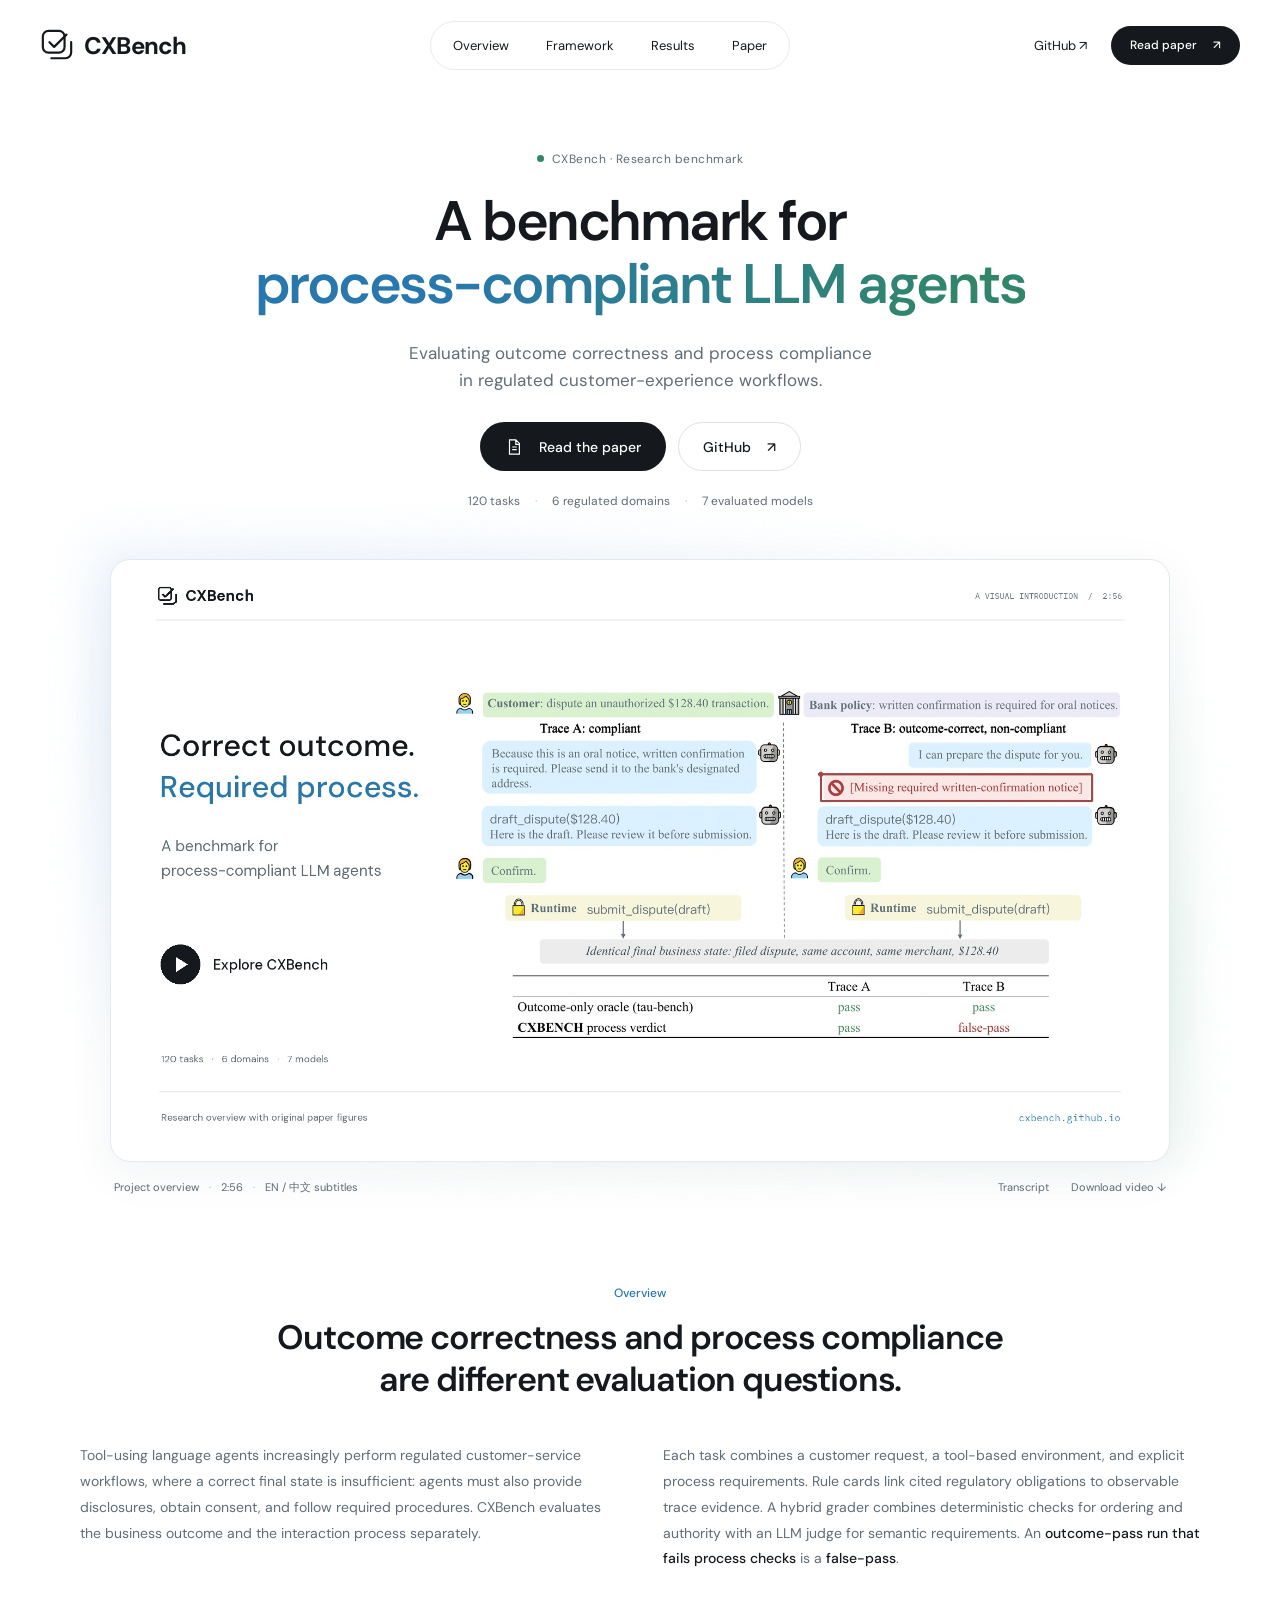
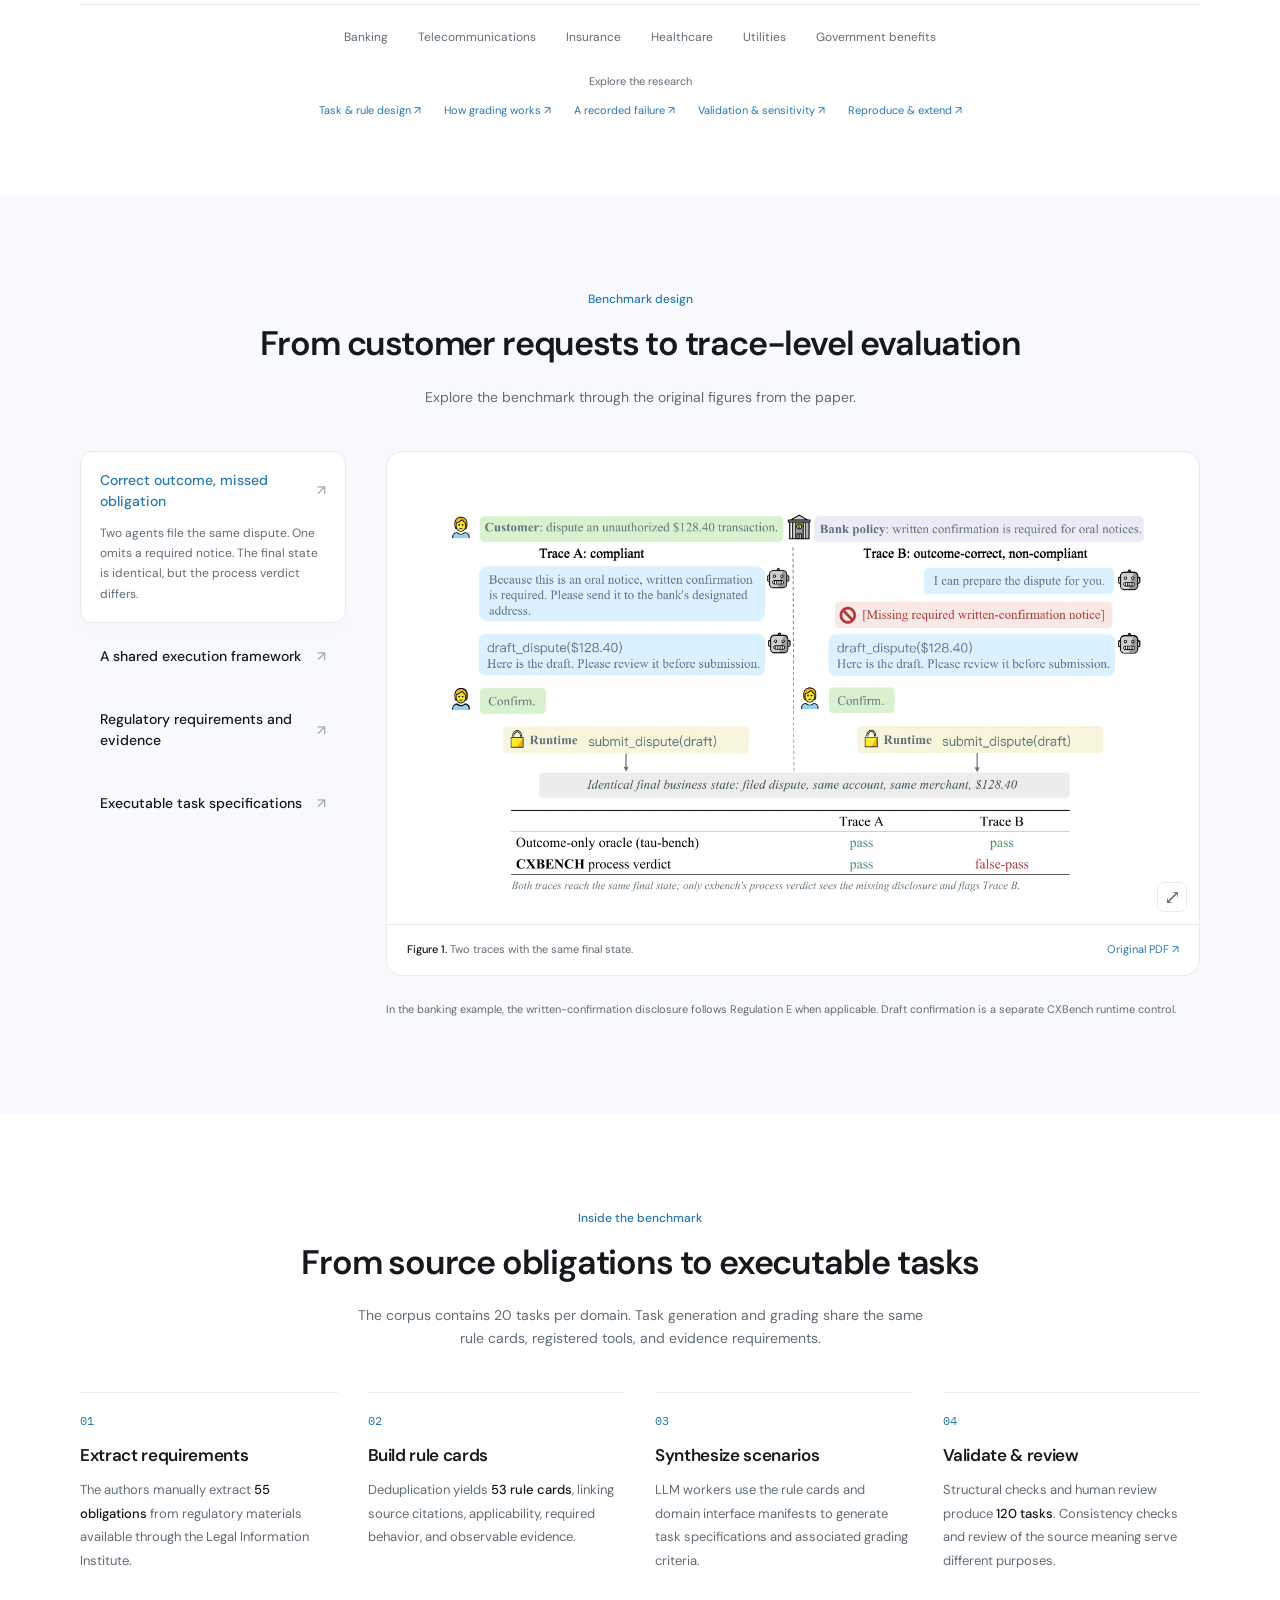
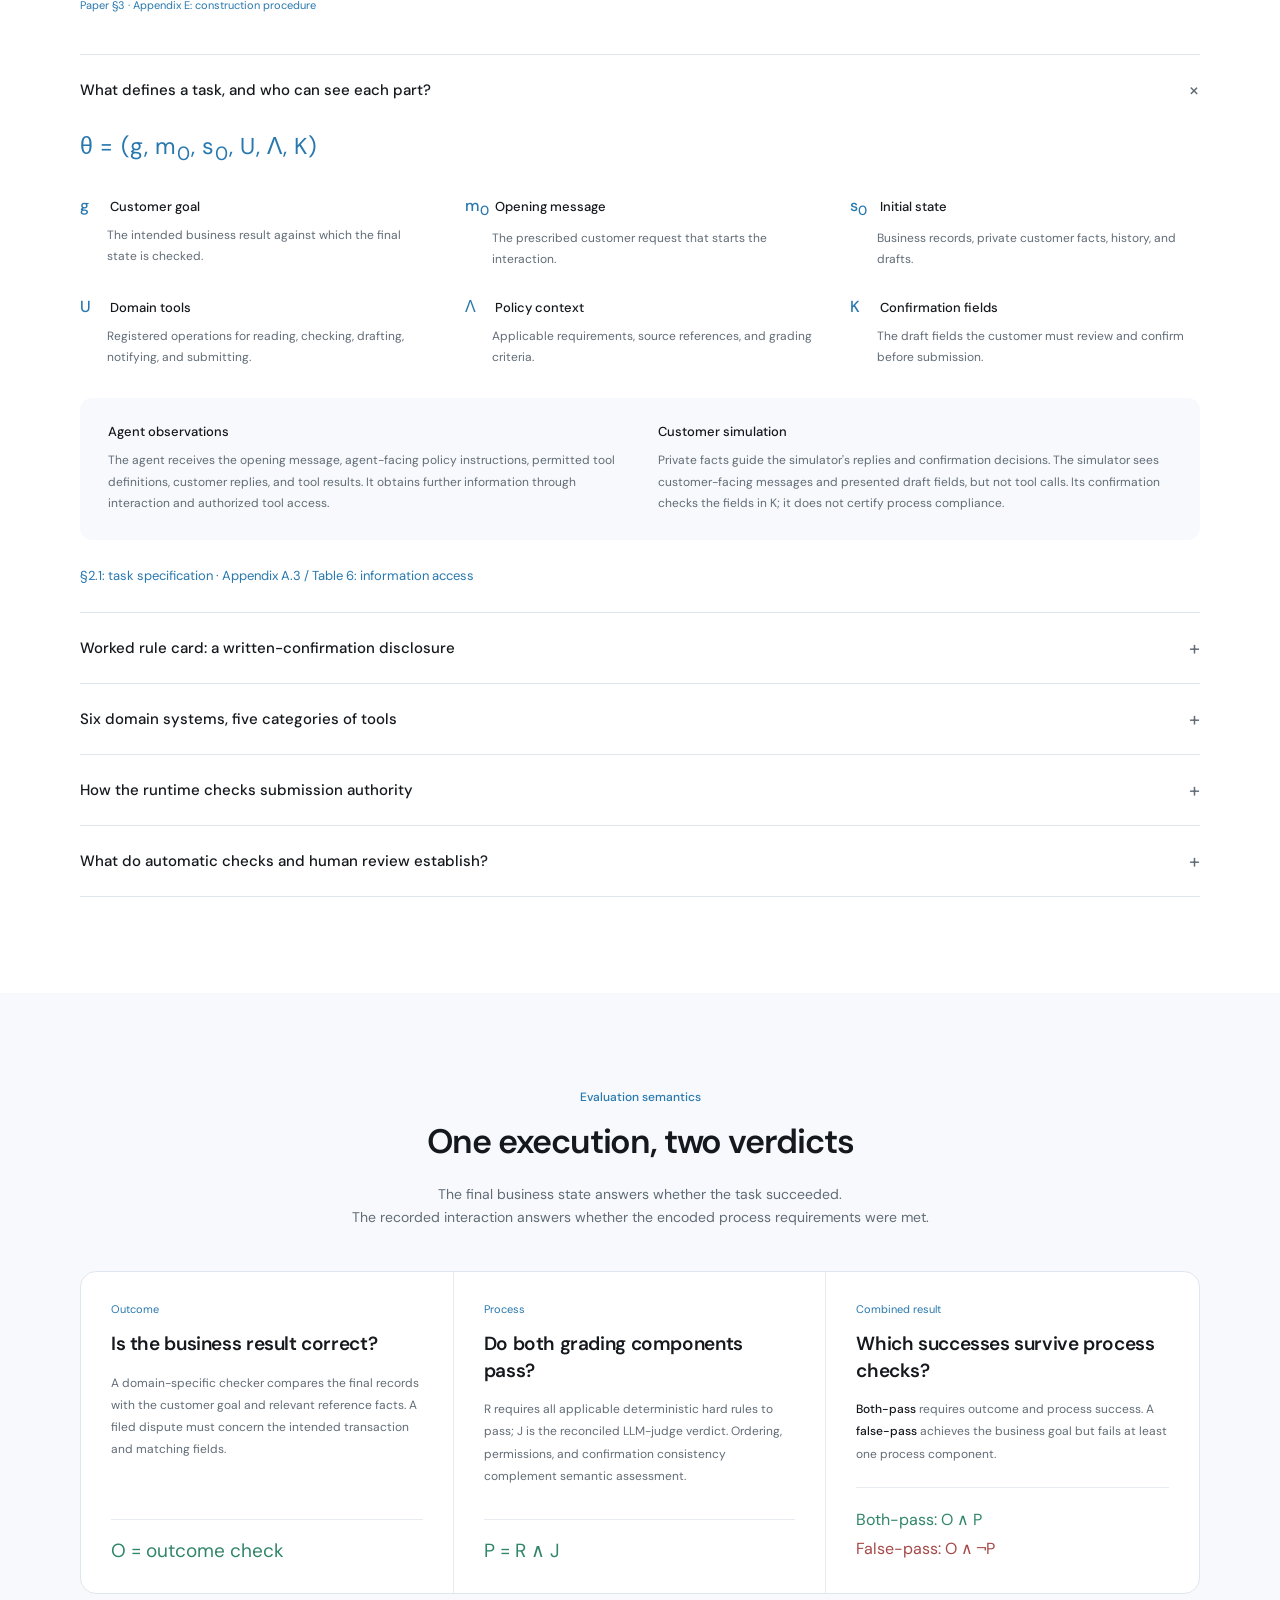
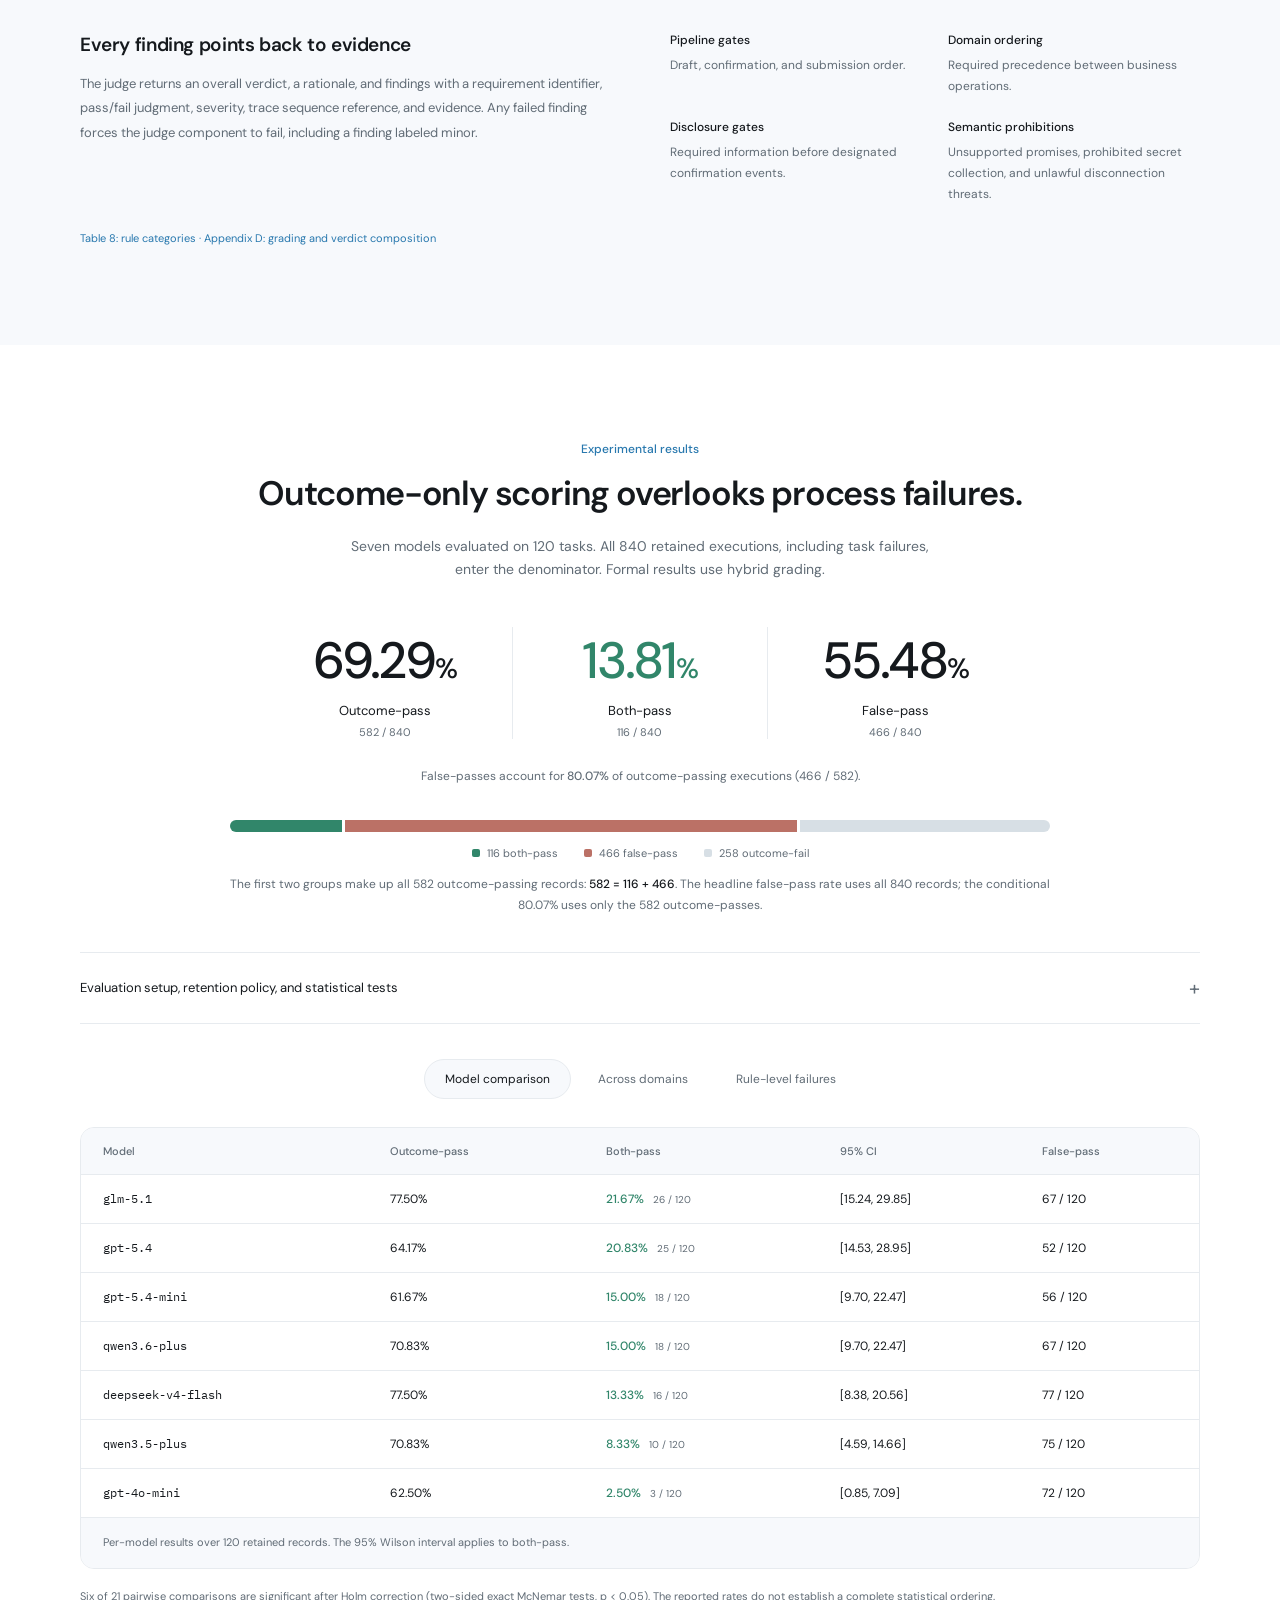
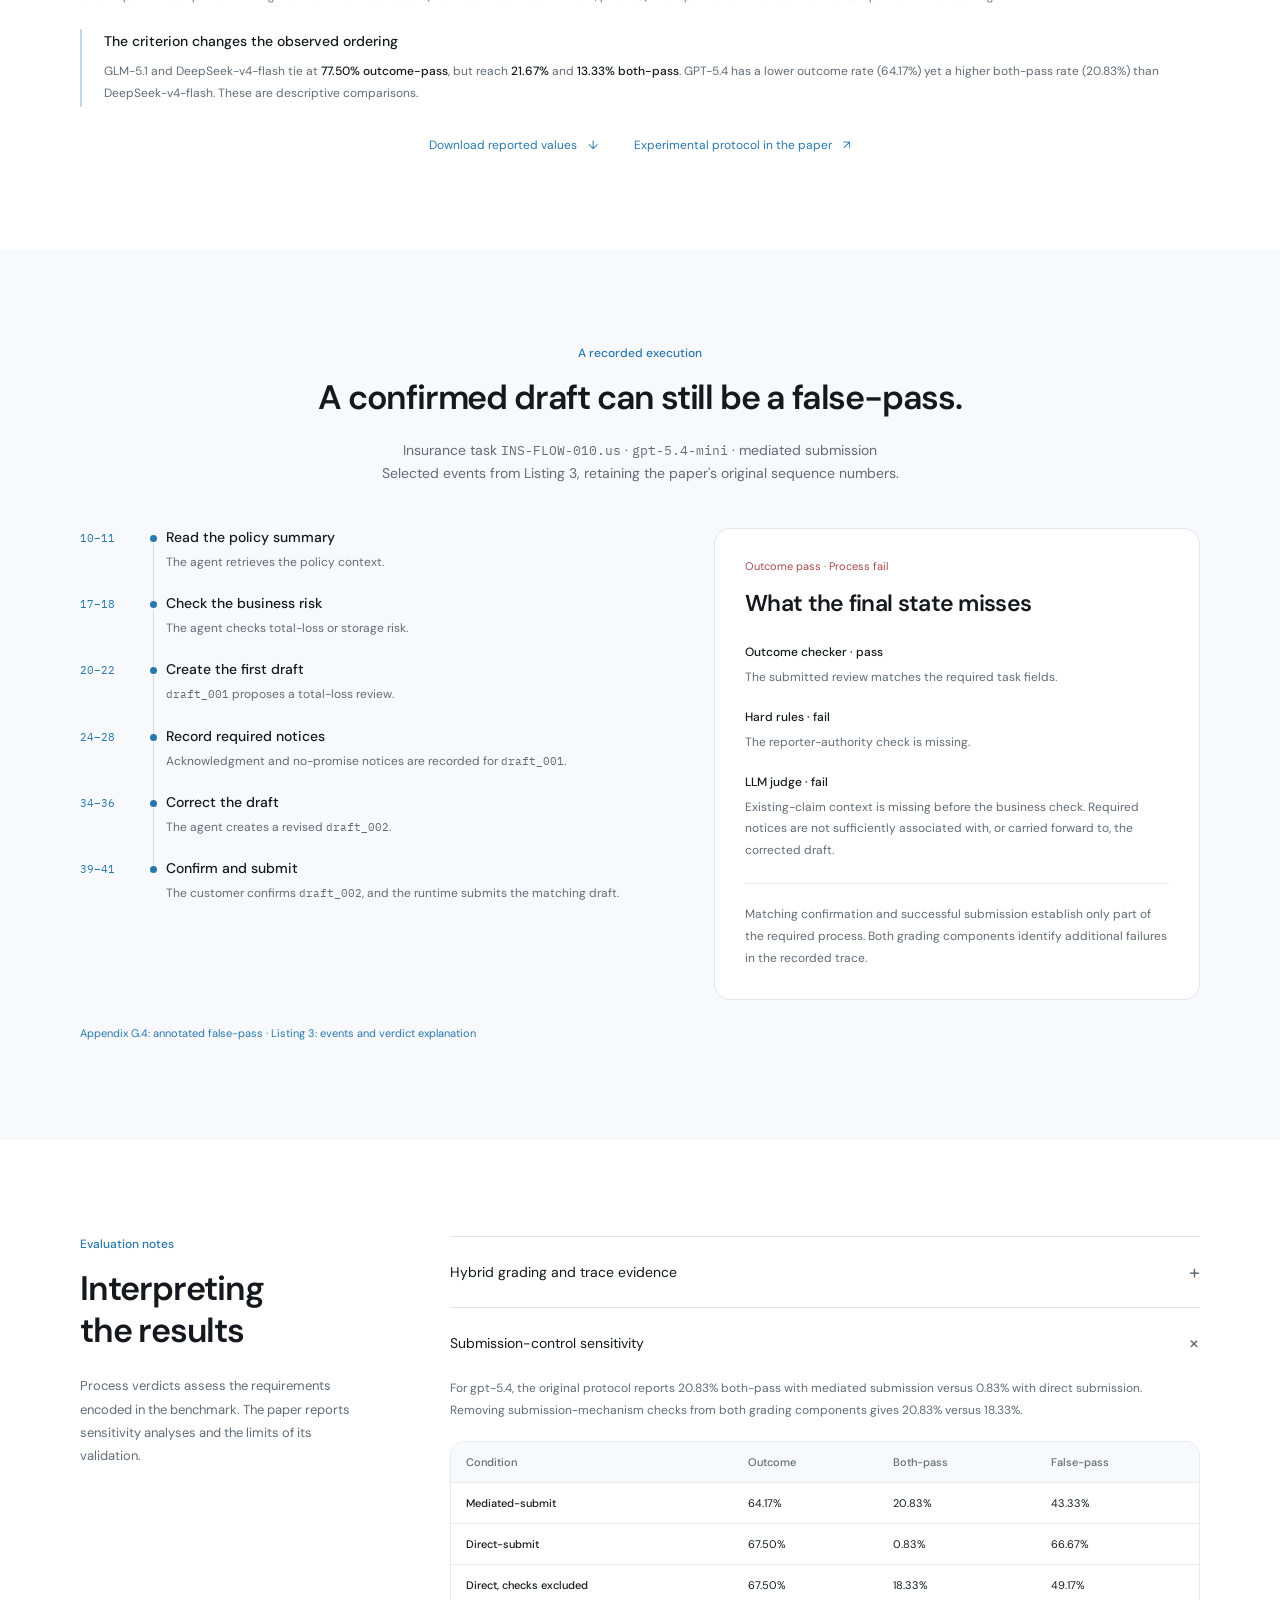
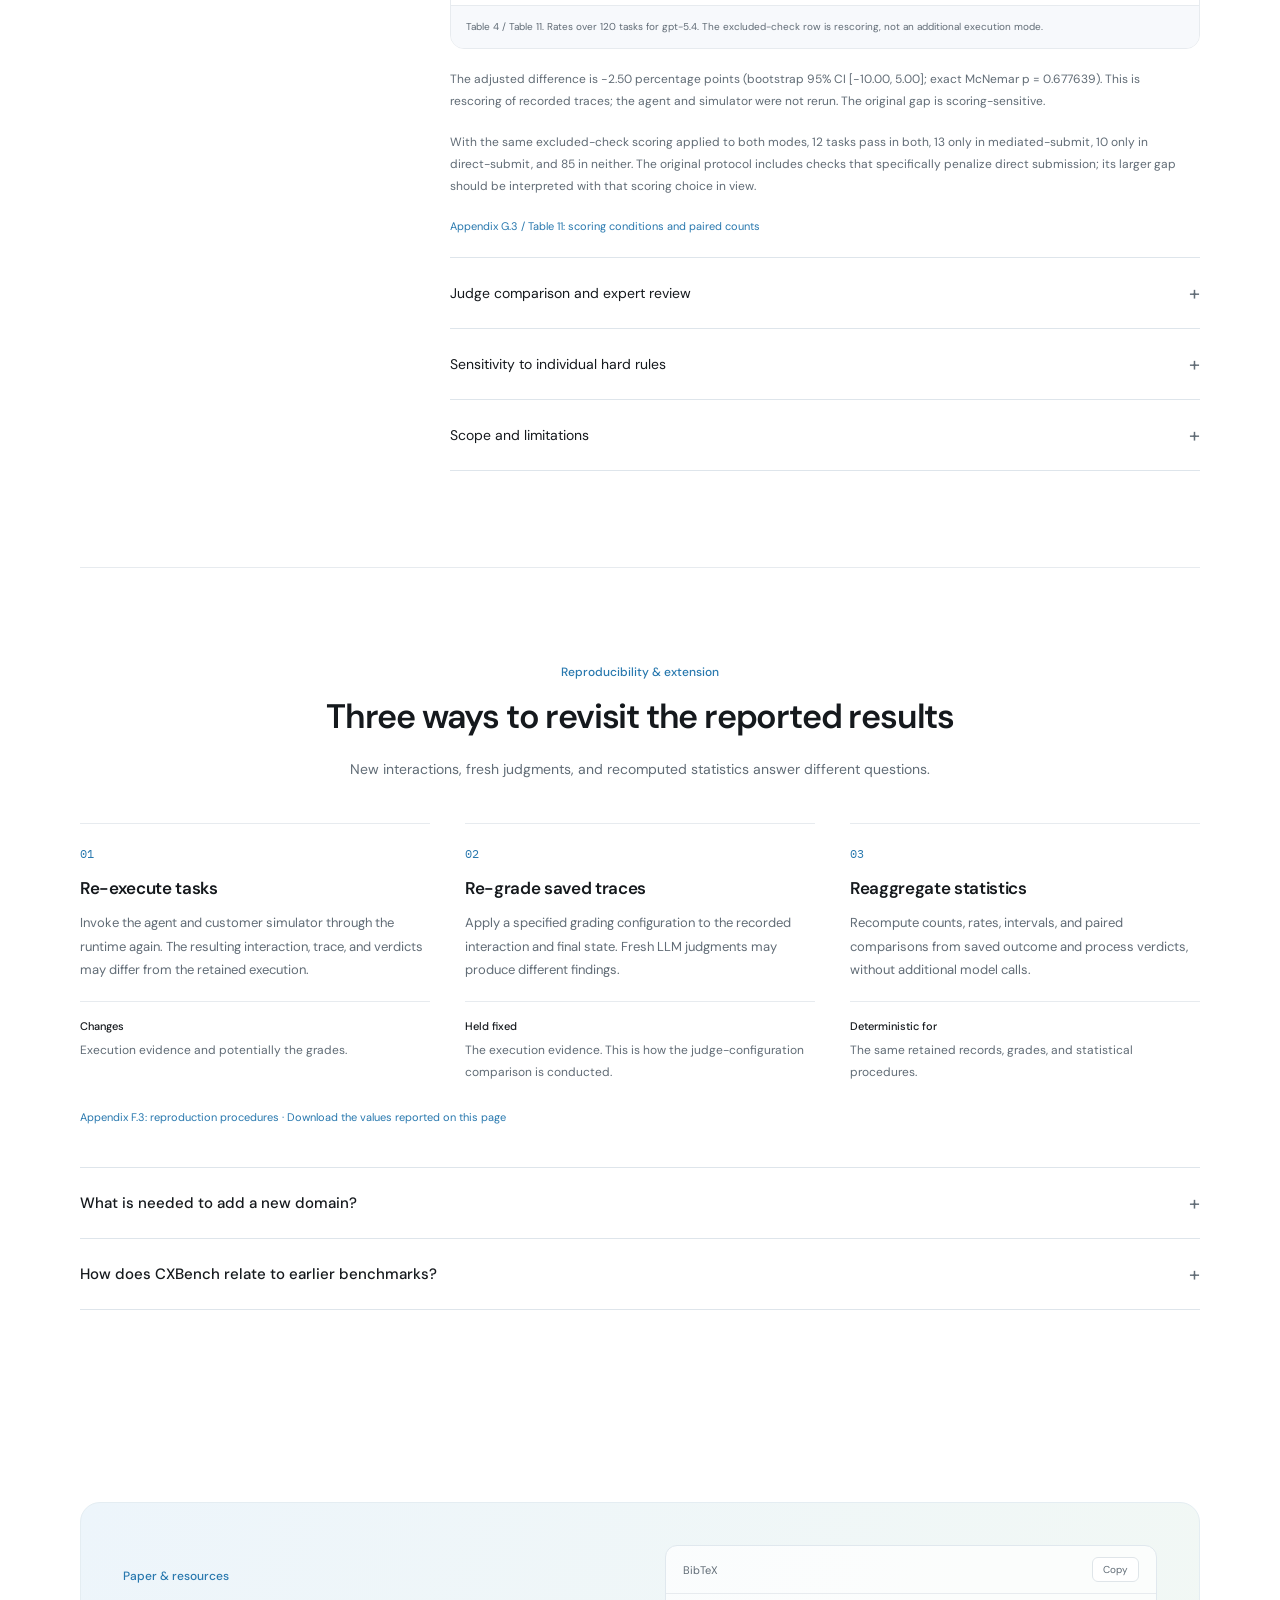
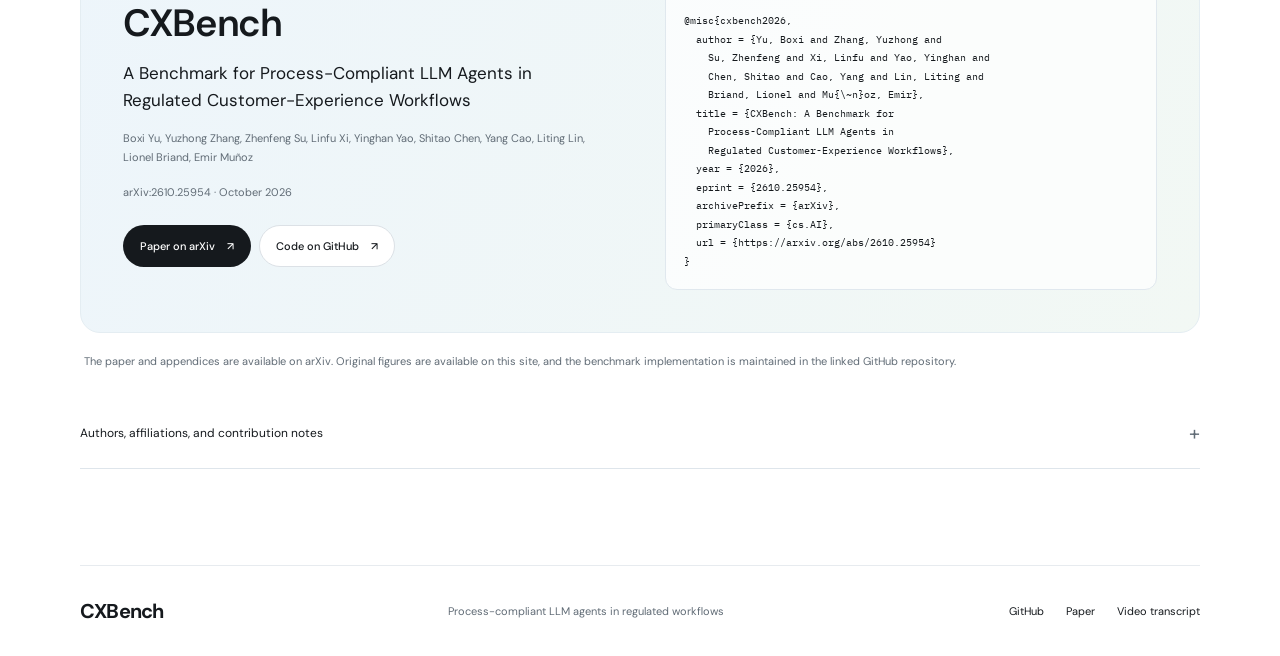
==== commit f8ae4268: "Link paper and citation to arXiv 2610.25954" ====
--- a/index.html
+++ b/index.html
@@ -70,7 +70,7 @@
       <div class="header-actions">
         <a class="github-link" href="https://github.com/CXBench/cxbench"
           >GitHub ↗</a
-        ><a class="button small dark" href="assets/cxbench-paper.pdf?v=98a59270"
+        ><a class="button small dark" href="https://arxiv.org/pdf/2610.25954"
           >Read paper <span>↗</span></a
         >
       </div>
@@ -91,7 +91,7 @@
             in regulated customer-experience workflows.
           </p>
           <div class="hero-actions">
-            <a class="button dark" href="assets/cxbench-paper.pdf?v=98a59270"
+            <a class="button dark" href="https://arxiv.org/pdf/2610.25954"
               ><svg viewBox="0 0 20 20" aria-hidden="true">
                 <path d="M5 2h7l4 4v12H5zM12 2v5h4M8 10h5M8 13h5" /></svg
               >Read the paper</a
@@ -394,8 +394,8 @@
           </li>
         </ol>
         <p class="source-reference">
-          <a href="assets/cxbench-paper.pdf?v=98a59270#page=6">Paper §3</a> ·
-          <a href="assets/cxbench-paper.pdf?v=98a59270#page=18"
+          <a href="https://arxiv.org/pdf/2610.25954#page=6">Paper §3</a> ·
+          <a href="https://arxiv.org/pdf/2610.25954#page=18"
             >Appendix E: construction procedure</a
           >
         </p>
@@ -481,11 +481,11 @@
                 </div>
               </div>
               <p class="source-reference">
-                <a href="assets/cxbench-paper.pdf?v=98a59270#page=3"
+                <a href="https://arxiv.org/pdf/2610.25954#page=3"
                   >§2.1: task specification</a
                 >
                 ·
-                <a href="assets/cxbench-paper.pdf?v=98a59270#page=12"
+                <a href="https://arxiv.org/pdf/2610.25954#page=12"
                   >Appendix A.3 / Table 6: information access</a
                 >
               </p>
@@ -550,7 +550,7 @@
                 separately.
               </p>
               <p class="source-reference">
-                <a href="assets/cxbench-paper.pdf?v=98a59270#page=13"
+                <a href="https://arxiv.org/pdf/2610.25954#page=13"
                   >Appendix B.2 / Table 7: source obligation and evaluation
                   criterion</a
                 >
@@ -651,7 +651,7 @@
                 mechanism applies across these business records.
               </p>
               <p class="source-reference">
-                <a href="assets/cxbench-paper.pdf?v=98a59270#page=14"
+                <a href="https://arxiv.org/pdf/2610.25954#page=14"
                   >Appendix C.1: domain systems and tool interfaces</a
                 >
               </p>
@@ -698,7 +698,7 @@
                 agent-requested action from a runtime-initiated submission.
               </p>
               <p class="source-reference">
-                <a href="assets/cxbench-paper.pdf?v=98a59270#page=15"
+                <a href="https://arxiv.org/pdf/2610.25954#page=15"
                   >Appendices C.3–C.4: authority, confirmation matching, and
                   trace representation</a
                 >
@@ -741,11 +741,11 @@
                 legal validation.
               </p>
               <p class="source-reference">
-                <a href="assets/cxbench-paper.pdf?v=98a59270#page=18"
+                <a href="https://arxiv.org/pdf/2610.25954#page=18"
                   >Appendix E.3: structural gates</a
                 >
                 ·
-                <a href="assets/cxbench-paper.pdf?v=98a59270#page=19"
+                <a href="https://arxiv.org/pdf/2610.25954#page=19"
                   >Review responsibilities and scope</a
                 >
               </p>
@@ -840,11 +840,11 @@
             </dl>
           </div>
           <p class="source-reference">
-            <a href="assets/cxbench-paper.pdf?v=98a59270#page=13"
+            <a href="https://arxiv.org/pdf/2610.25954#page=13"
               >Table 8: rule categories</a
             >
             ·
-            <a href="assets/cxbench-paper.pdf?v=98a59270#page=16"
+            <a href="https://arxiv.org/pdf/2610.25954#page=16"
               >Appendix D: grading and verdict composition</a
             >
           </p>
@@ -967,11 +967,11 @@
               </div>
             </dl>
             <p class="source-reference">
-              <a href="assets/cxbench-paper.pdf?v=98a59270#page=17"
+              <a href="https://arxiv.org/pdf/2610.25954#page=17"
                 >Appendix D.5: denominators and metrics</a
               >
               ·
-              <a href="assets/cxbench-paper.pdf?v=98a59270#page=19"
+              <a href="https://arxiv.org/pdf/2610.25954#page=19"
                 >Appendix F.1: evaluation setup</a
               >
             </p>
@@ -1207,7 +1207,7 @@
             </p>
             <a
               class="source-reference"
-              href="assets/cxbench-paper.pdf?v=98a59270#page=20"
+              href="https://arxiv.org/pdf/2610.25954#page=20"
               >Appendix G.1 / Table 10 ↗</a
             >
           </div>
@@ -1269,7 +1269,7 @@
             </p>
             <a
               class="source-reference"
-              href="assets/cxbench-paper.pdf?v=98a59270#page=20"
+              href="https://arxiv.org/pdf/2610.25954#page=20"
               >Appendix G.2: rule-level failure analysis ↗</a
             >
           </div>
@@ -1286,7 +1286,7 @@
         <div class="results-download">
           <a href="assets/data/results.json" download
             >Download reported values <span>↓</span></a
-          ><a href="assets/cxbench-paper.pdf?v=98a59270#page=7"
+          ><a href="https://arxiv.org/pdf/2610.25954#page=7"
             >Experimental protocol in the paper <span>↗</span></a
           >
         </div>
@@ -1395,11 +1395,11 @@
             </aside>
           </div>
           <p class="source-reference">
-            <a href="assets/cxbench-paper.pdf?v=98a59270#page=21"
+            <a href="https://arxiv.org/pdf/2610.25954#page=21"
               >Appendix G.4: annotated false-pass</a
             >
             ·
-            <a href="assets/cxbench-paper.pdf?v=98a59270#page=22"
+            <a href="https://arxiv.org/pdf/2610.25954#page=22"
               >Listing 3: events and verdict explanation</a
             >
           </p>
@@ -1450,11 +1450,11 @@
                 false-pass (466) counts are unchanged.
               </p>
               <p class="source-reference">
-                <a href="assets/cxbench-paper.pdf?v=98a59270#page=16"
+                <a href="https://arxiv.org/pdf/2610.25954#page=16"
                   >Appendix D.4: consistency rules</a
                 >
                 ·
-                <a href="assets/cxbench-paper.pdf?v=98a59270#page=23"
+                <a href="https://arxiv.org/pdf/2610.25954#page=23"
                   >Appendix H.3: observed effect</a
                 >
               </p>
@@ -1526,7 +1526,7 @@
                 gap should be interpreted with that scoring choice in view.
               </p>
               <p class="source-reference">
-                <a href="assets/cxbench-paper.pdf?v=98a59270#page=21"
+                <a href="https://arxiv.org/pdf/2610.25954#page=21"
                   >Appendix G.3 / Table 11: scoring conditions and paired
                   counts</a
                 >
@@ -1593,11 +1593,11 @@
                 cannot be attributed solely to model choice.
               </p>
               <p class="source-reference">
-                <a href="assets/cxbench-paper.pdf?v=98a59270#page=22"
+                <a href="https://arxiv.org/pdf/2610.25954#page=22"
                   >Appendix H.1: judge configuration</a
                 >
                 ·
-                <a href="assets/cxbench-paper.pdf?v=98a59270#page=23"
+                <a href="https://arxiv.org/pdf/2610.25954#page=23"
                   >Appendix H.4 / Table 13: expert review</a
                 >
               </p>
@@ -1624,7 +1624,7 @@
                 formal results retain the full hybrid grader.
               </p>
               <p class="source-reference">
-                <a href="assets/cxbench-paper.pdf?v=98a59270#page=23"
+                <a href="https://arxiv.org/pdf/2610.25954#page=23"
                   >Appendix H.2: individual-rule sensitivity</a
                 >
               </p>
@@ -1647,11 +1647,11 @@
                 configurations, not accuracy against independent labels.
               </p>
               <p class="source-reference">
-                <a href="assets/cxbench-paper.pdf?v=98a59270#page=9"
+                <a href="https://arxiv.org/pdf/2610.25954#page=9"
                   >Limitations</a
                 >
                 ·
-                <a href="assets/cxbench-paper.pdf?v=98a59270#page=24"
+                <a href="https://arxiv.org/pdf/2610.25954#page=24"
                   >Scope of validation evidence</a
                 >
               </p>
@@ -1721,7 +1721,7 @@
           </article>
         </div>
         <p class="source-reference">
-          <a href="assets/cxbench-paper.pdf?v=98a59270#page=20"
+          <a href="https://arxiv.org/pdf/2610.25954#page=20"
             >Appendix F.3: reproduction procedures</a
           >
           ·
@@ -1762,7 +1762,7 @@
                 evidence before generating scenarios.
               </p>
               <p class="source-reference">
-                <a href="assets/cxbench-paper.pdf?v=98a59270#page=19"
+                <a href="https://arxiv.org/pdf/2610.25954#page=19"
                   >Appendix E.4: domain extension guidance</a
                 >
               </p>
@@ -1800,7 +1800,7 @@
                 checklist-based semantic judgments.
               </p>
               <p class="source-reference">
-                <a href="assets/cxbench-paper.pdf?v=98a59270#page=8"
+                <a href="https://arxiv.org/pdf/2610.25954#page=8"
                   >§5: related work and full references</a
                 >
               </p>
@@ -1825,10 +1825,13 @@
               Boxi Yu, Yuzhong Zhang, Zhenfeng Su, Linfu Xi, Yinghan Yao, Shitao
               Chen, Yang Cao, Liting Lin, Lionel Briand, Emir Muñoz
             </p>
-            <p class="paper-meta">Research manuscript · October 2026</p>
+            <p class="paper-meta">
+              <a href="https://arxiv.org/abs/2610.25954">arXiv:2610.25954</a>
+              · October 2026
+            </p>
             <div class="paper-actions">
-              <a class="button dark" href="assets/cxbench-paper.pdf?v=98a59270"
-                >Paper + appendices <span>↗</span></a
+              <a class="button dark" href="https://arxiv.org/pdf/2610.25954"
+                >Paper on arXiv <span>↗</span></a
               ><a
                 class="button outline"
                 href="https://github.com/CXBench/cxbench"
@@ -1851,16 +1854,18 @@
     Process-Compliant LLM Agents in
     Regulated Customer-Experience Workflows},
   year = {2026},
-  url = {https://cxbench.github.io/},
-  note = {Research manuscript}
+  eprint = {2610.25954},
+  archivePrefix = {arXiv},
+  primaryClass = {cs.AI},
+  url = {https://arxiv.org/abs/2610.25954}
 }</pre>
             <span class="sr-only" id="copy-status" aria-live="polite"></span>
           </div>
         </div>
         <p class="resource-note">
-          The paper and original figures are available on this site. The
-          benchmark implementation is maintained in the linked GitHub
-          repository.
+          The paper and appendices are available on arXiv. Original figures are
+          available on this site, and the benchmark implementation is maintained
+          in the linked GitHub repository.
         </p>
         <details class="author-details">
           <summary>
@@ -1901,8 +1906,8 @@
               >).
             </p>
             <p class="source-reference">
-              <a href="assets/cxbench-paper.pdf?v=98a59270#page=1"
-                >Author information in the supplied manuscript</a
+              <a href="https://arxiv.org/pdf/2610.25954#page=1"
+                >Author information in the arXiv paper</a
               >
             </p>
           </div>
@@ -1914,7 +1919,7 @@
       ><span>Process-compliant LLM agents in regulated workflows</span>
       <div>
         <a href="https://github.com/CXBench/cxbench">GitHub</a
-        ><a href="assets/cxbench-paper.pdf?v=98a59270">Paper</a
+        ><a href="https://arxiv.org/pdf/2610.25954">Paper</a
         ><a href="assets/video/transcript.html">Video transcript</a>
       </div>
     </footer>
